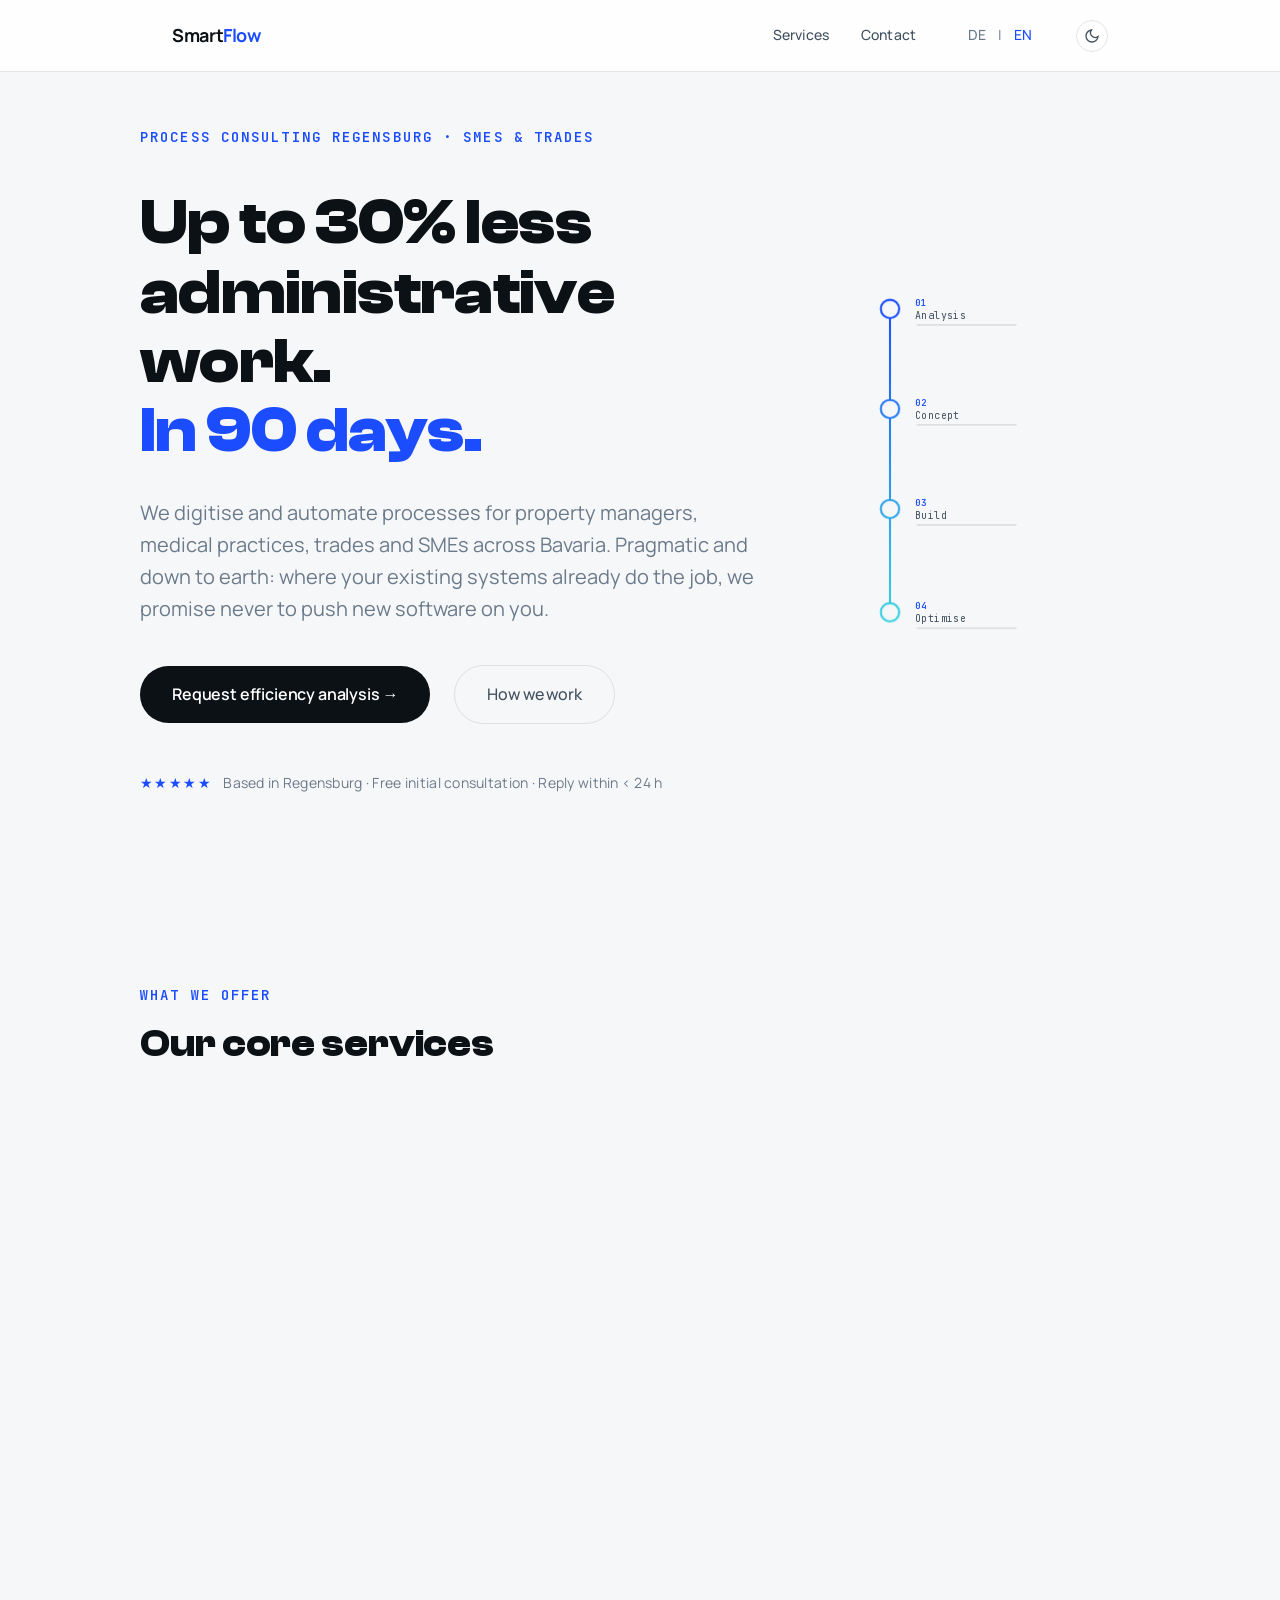
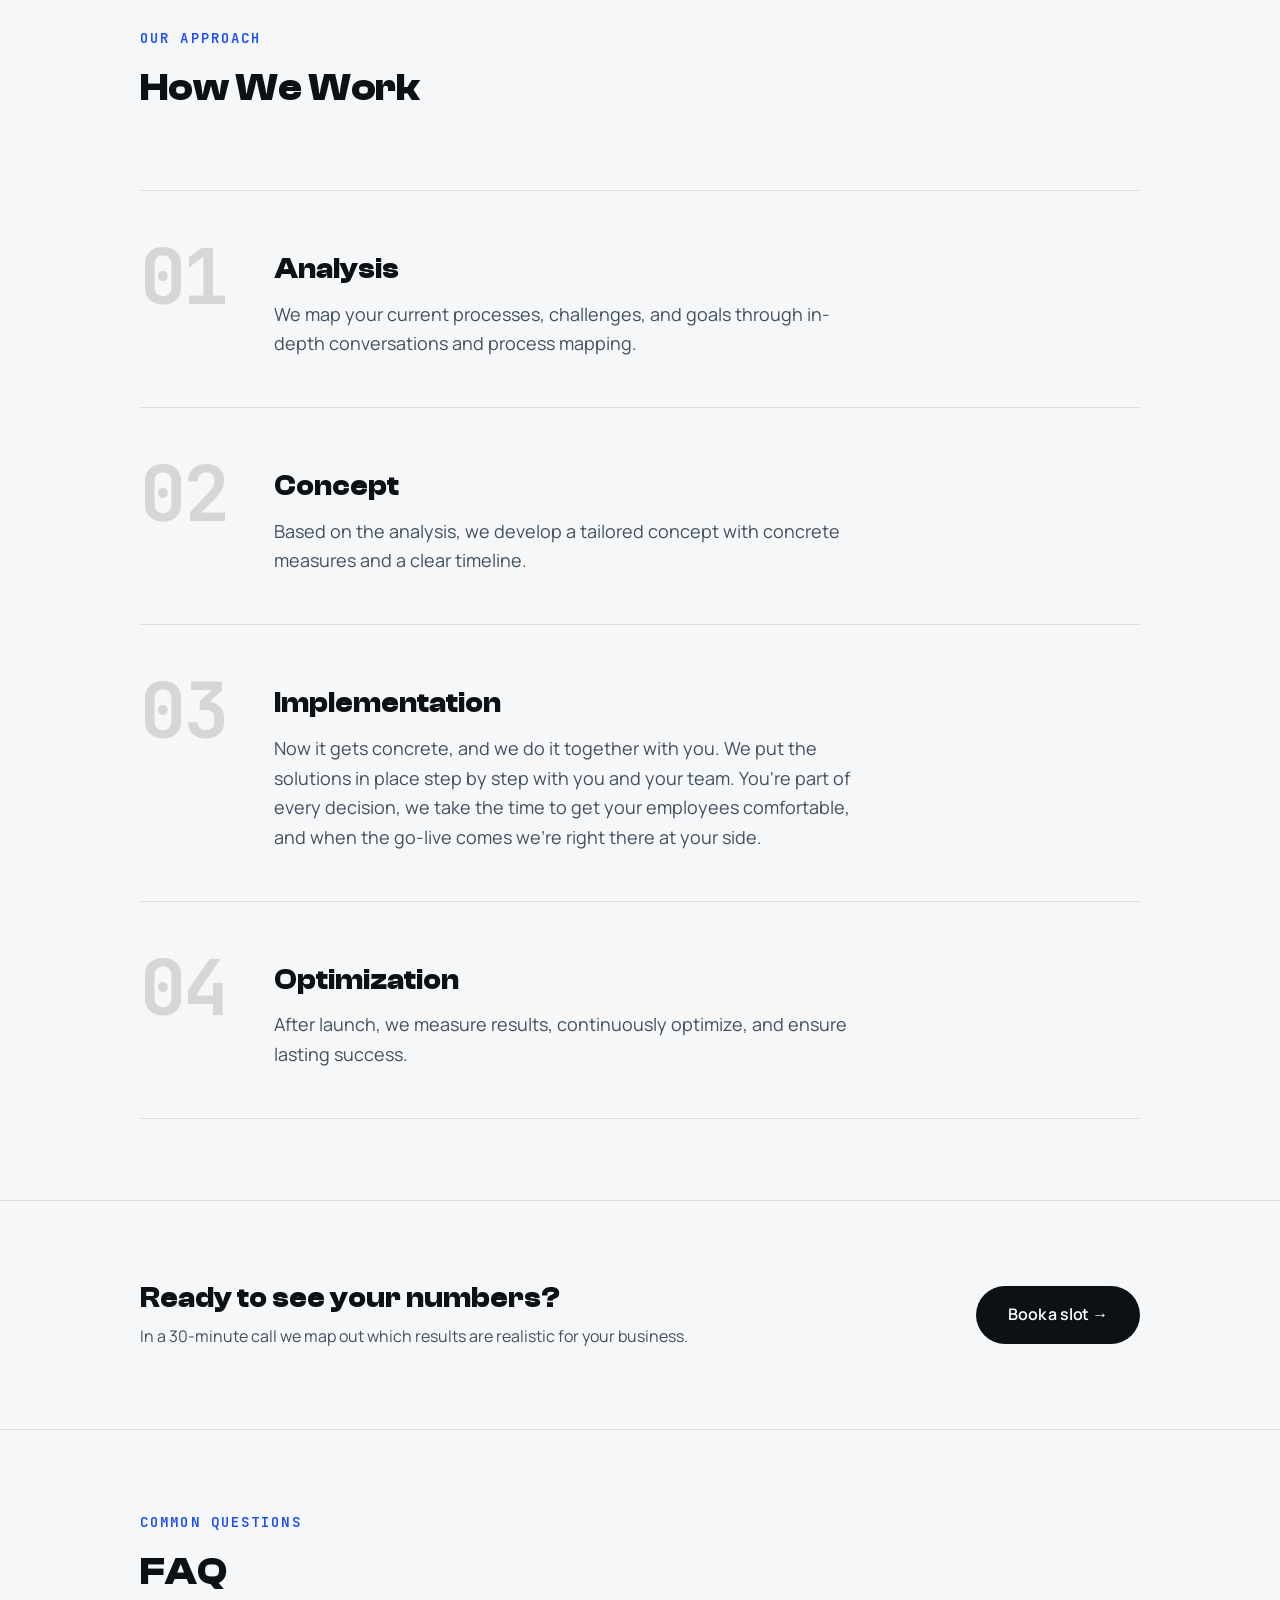
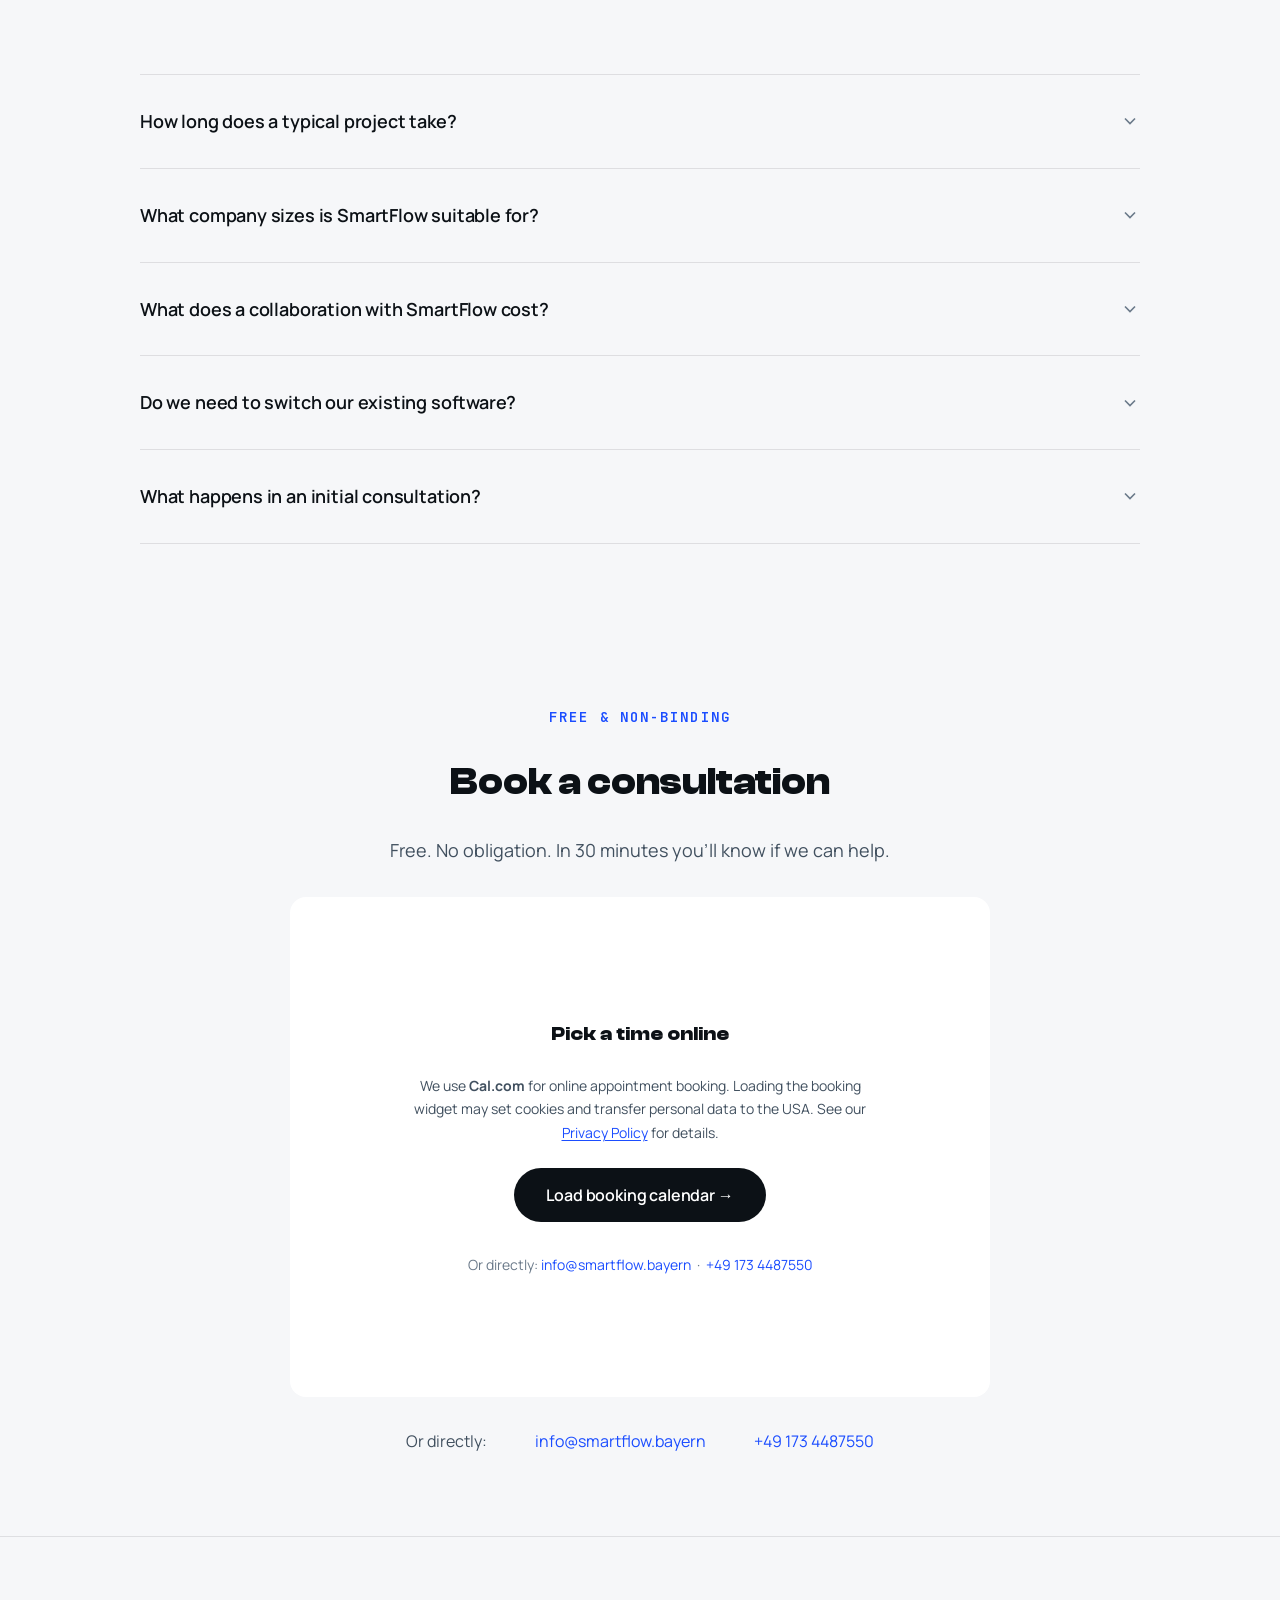
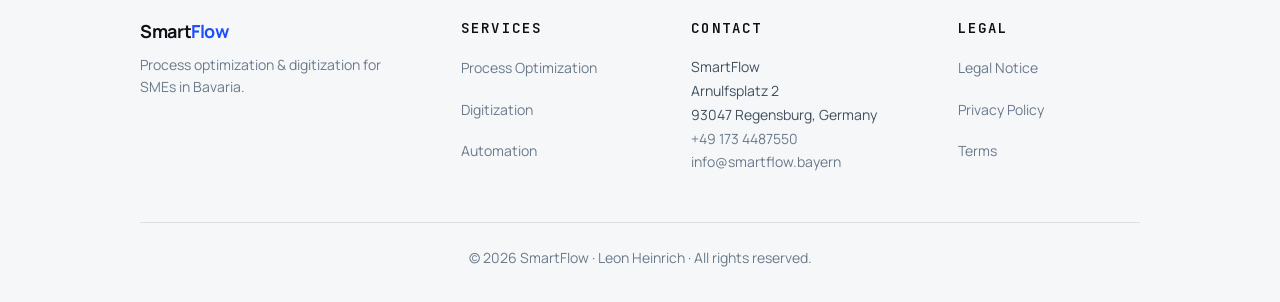
==== en/index.html @ 96356e48 "content(de+en): persönlichere Texte ohne Stil-Gedankenstriche, engerer Section-Abstand - Hero, Servi" ====
<!DOCTYPE html>
<html lang="en">
<head>
  <meta charset="UTF-8" />
  <meta name="viewport" content="width=device-width, initial-scale=1.0" />

  <!-- SEO -->
  <title>SmartFlow Regensburg | Process Optimization & Digitization</title>
  <meta name="description" content="SmartFlow in Regensburg – Process optimization, digitization, and automation for SMEs in Bavaria. Book a free consultation." />
  <link rel="canonical" href="https://smartflow.bayern/en/" />

  <!-- hreflang -->
  <link rel="alternate" hreflang="de" href="https://smartflow.bayern/" />
  <link rel="alternate" hreflang="en" href="https://smartflow.bayern/en/" />
  <link rel="alternate" hreflang="x-default" href="https://smartflow.bayern/" />

  <!-- Favicon -->
  <link rel="icon" type="image/svg+xml" href="../favicon.svg" />

  <!-- Open Graph -->
  <meta property="og:type" content="website" />
  <meta property="og:url" content="https://smartflow.bayern/en/" />
  <meta property="og:title" content="SmartFlow Regensburg | Process Optimization & Digitization" />
  <meta property="og:description" content="SmartFlow – Process optimization, digitization, and automation for your business. Measurable results." />
  <meta property="og:image" content="https://smartflow.bayern/assets/og-image.jpg" />

  <!-- Twitter Card -->
  <meta name="twitter:card" content="summary_large_image" />
  <meta name="twitter:title" content="SmartFlow Regensburg | Process Optimization & Digitization" />
  <meta name="twitter:description" content="SmartFlow – Process optimization, digitization, and automation for your business. Measurable results." />
  <meta name="twitter:image" content="https://smartflow.bayern/assets/og-image.jpg" />

  <meta property="og:locale" content="en_US" />
  <meta name="geo.region" content="DE-BY" />
  <meta name="geo.placename" content="Regensburg" />
  <meta name="geo.position" content="49.0169;12.0952" />
  <meta name="ICBM" content="49.0169, 12.0952" />
  <meta name="author" content="Leon Heinrich, SmartFlow" />

  <!-- Font preload -->
  <link rel="preload" as="font" type="font/woff2" href="../assets/fonts/manrope.woff2" crossorigin />

  <!-- Stylesheet -->
  <link rel="stylesheet" href="../css/styles.min.css" />

  <!-- Structured Data: LocalBusiness -->
  <script type="application/ld+json">
  {
    "@context": "https://schema.org",
    "@type": "LocalBusiness",
    "@id": "https://smartflow.bayern/#organization",
    "name": "SmartFlow",
    "alternateName": "SmartFlow Process Consulting",
    "founder": {
      "@type": "Person",
      "name": "Leon Heinrich",
      "jobTitle": "Founder"
    },
    "address": {
      "@type": "PostalAddress",
      "streetAddress": "Arnulfsplatz 2",
      "postalCode": "93047",
      "addressLocality": "Regensburg",
      "addressRegion": "BY",
      "addressCountry": "DE"
    },
    "geo": {
      "@type": "GeoCoordinates",
      "latitude": 49.0169,
      "longitude": 12.0952
    },
    "email": "info@smartflow.bayern",
    "telephone": "+49 173 4487550",
    "url": "https://smartflow.bayern/",
    "image": "https://smartflow.bayern/assets/og-image.jpg",
    "logo": "https://smartflow.bayern/favicon.svg",
    "priceRange": "€€",
    "description": "Process optimization, digitization, and automation for SMEs in Regensburg and Bavaria.",
    "areaServed": [
      { "@type": "City", "name": "Regensburg" },
      { "@type": "City", "name": "Landshut" },
      { "@type": "City", "name": "Straubing" },
      { "@type": "City", "name": "Passau" },
      { "@type": "State", "name": "Bayern" }
    ],
    "knowsAbout": [
      "Process Optimization",
      "Digitization",
      "Workflow Automation",
      "AI Integration for SMEs",
      "Cloud Migration",
      "Software Selection"
    ],
    "openingHoursSpecification": {
      "@type": "OpeningHoursSpecification",
      "dayOfWeek": ["Monday", "Tuesday", "Wednesday", "Thursday", "Friday"],
      "opens": "09:00",
      "closes": "18:00"
    }
  }
  </script>

  <!-- Structured Data: Services -->
  <script type="application/ld+json">
  {
    "@context": "https://schema.org",
    "@graph": [
      {
        "@type": "Service",
        "@id": "https://smartflow.bayern/en/#service-process-optimization",
        "serviceType": "Process Optimization",
        "name": "Process Optimization",
        "provider": { "@id": "https://smartflow.bayern/#organization" },
        "areaServed": { "@type": "State", "name": "Bavaria" },
        "description": "We take a close look at your existing workflows, find the spots that slow you down, and redesign them. You get noticeably more time back and your workday simply runs smoother.",
        "offers": {
          "@type": "Offer",
          "price": "0",
          "priceCurrency": "EUR",
          "description": "Free initial consultation (30 minutes)"
        }
      },
      {
        "@type": "Service",
        "@id": "https://smartflow.bayern/en/#service-digitization",
        "serviceType": "Digitization",
        "name": "Digitization",
        "provider": { "@id": "https://smartflow.bayern/#organization" },
        "areaServed": { "@type": "State", "name": "Bavaria" },
        "description": "From the right software to a full cloud migration, we guide you step by step into the digital world. Pragmatic, secure, and built to still run reliably a few years from now.",
        "offers": {
          "@type": "Offer",
          "price": "0",
          "priceCurrency": "EUR",
          "description": "Free initial consultation (30 minutes)"
        }
      },
      {
        "@type": "Service",
        "@id": "https://smartflow.bayern/en/#service-automation",
        "serviceType": "Workflow Automation",
        "name": "Automation",
        "provider": { "@id": "https://smartflow.bayern/#organization" },
        "areaServed": { "@type": "State", "name": "Bavaria" },
        "description": "We automate recurring tasks, integrate systems, and apply AI so your team can focus on what matters.",
        "offers": {
          "@type": "Offer",
          "price": "0",
          "priceCurrency": "EUR",
          "description": "Free initial consultation (30 minutes)"
        }
      }
    ]
  }
  </script>

  <!-- Structured Data: FAQPage -->
  <script type="application/ld+json">
  {
    "@context": "https://schema.org",
    "@type": "FAQPage",
    "mainEntity": [
      {
        "@type": "Question",
        "name": "How long does a typical project take?",
        "acceptedAnswer": {
          "@type": "Answer",
          "text": "It depends entirely on the scope. An initial process analysis usually takes 2 to 4 weeks. We plan larger digitization or automation projects together with you, and most of the time we're looking at something in the range of 6 to 16 weeks."
        }
      },
      {
        "@type": "Question",
        "name": "What company sizes is SmartFlow suitable for?",
        "acceptedAnswer": {
          "@type": "Answer",
          "text": "We specialize in exactly these small and mid-sized businesses, from a tradesperson with 3 employees to an established regional company. Our solutions are tailored precisely to this size and stay affordable."
        }
      },
      {
        "@type": "Question",
        "name": "What does a collaboration with SmartFlow cost?",
        "acceptedAnswer": {
          "@type": "Answer",
          "text": "The initial consultation is free and non-binding. In 30 minutes, we can estimate the effort involved and the realistic ROI you can expect."
        }
      },
      {
        "@type": "Question",
        "name": "Do we need to switch our existing software?",
        "acceptedAnswer": {
          "@type": "Answer",
          "text": "Not necessarily. We first analyze whether your existing tools can be used more effectively. Often, better configuration or integrations can achieve major improvements without introducing entirely new software."
        }
      },
      {
        "@type": "Question",
        "name": "What happens in an initial consultation?",
        "acceptedAnswer": {
          "@type": "Answer",
          "text": "Relaxed and with no sales pressure. In about 30 minutes (by phone or video) you simply tell me where the shoe pinches right now and what you'd like to achieve. I listen, ask a few focused questions, and then tell you honestly whether and how I can help. You leave the conversation with a clear assessment, whether or not we end up working together afterwards."
        }
      }
    ]
  }
  </script>
</head>
<body>

  <!-- ================================================
       HEADER / NAVIGATION
       ================================================ -->
  <header class="header" id="header">
    <nav class="nav">
      <a href="/en/" class="logo-text" aria-label="SmartFlow Home">Smart<span class="accent">Flow</span></a>

      <div class="nav-links">
        <a href="#services" class="nav-link">Services</a>
        <a href="#contact" class="nav-link">Contact</a>

        <div class="lang-toggle">
          <a href="../index.html" class="lang-btn">DE</a>
          <span class="lang-separator">|</span>
          <span class="lang-btn current" aria-current="true">EN</span>
        </div>

        <button class="theme-toggle" id="theme-toggle" aria-label="Toggle color scheme">
          <svg class="icon-sun" width="16" height="16" viewBox="0 0 24 24" fill="none" stroke="currentColor" stroke-width="2"><circle cx="12" cy="12" r="5"/><path d="M12 1v2M12 21v2M4.22 4.22l1.42 1.42M18.36 18.36l1.42 1.42M1 12h2M21 12h2M4.22 19.78l1.42-1.42M18.36 5.64l1.42-1.42"/></svg>
          <svg class="icon-moon" width="16" height="16" viewBox="0 0 24 24" fill="none" stroke="currentColor" stroke-width="2"><path d="M21 12.79A9 9 0 1 1 11.21 3 7 7 0 0 0 21 12.79z"/></svg>
        </button>
      </div>

      <button class="nav-hamburger" id="hamburger" aria-label="Open menu" aria-expanded="false" aria-controls="mobile-menu">
        <span></span>
        <span></span>
        <span></span>
      </button>
    </nav>
  </header>

  <!-- Mobile Menu -->
  <div class="mobile-menu" id="mobile-menu" aria-hidden="true">
    <a href="#services" class="nav-link">Services</a>
    <a href="#contact" class="nav-link">Contact</a>
    <div class="lang-toggle">
      <a href="../index.html" class="lang-btn">DE</a>
      <span class="lang-separator">|</span>
      <span class="lang-btn current" aria-current="true">EN</span>
    </div>
  </div>

  <main>

    <!-- ================================================
         SECTION 1 — HERO
         ================================================ -->
    <section class="hero" id="hero">
      <div class="hero-inner">
        <div class="hero-content fade-in">
          <p class="hero-eyebrow">Process consulting Regensburg · SMEs &amp; trades</p>
          <h1 class="hero-title">
            Up to 30% less<br>
            administrative work.<br>
            <span class="accent">In 90 days.</span>
          </h1>
          <p class="hero-subtitle">
            We digitise and automate processes for property managers, medical practices,
            trades and SMEs across Bavaria. Pragmatic and down to earth: where your existing
            systems already do the job, we promise never to push new software on you.
          </p>
          <div class="hero-actions">
            <a href="#contact" class="btn-cta">Request efficiency analysis &rarr;</a>
            <a href="#process" class="btn-secondary">How we work</a>
          </div>
          <p class="hero-trust">
            <span class="sr-only">5 stars — </span>
            <span class="hero-trust-stars" aria-hidden="true">★★★★★</span>
            Based in Regensburg · Free initial consultation · Reply within &lt; 24 h
          </p>
        </div>

        <div class="hero-visual fade-in" aria-hidden="true">
          <svg class="flow-svg" viewBox="0 0 360 460" fill="none" xmlns="http://www.w3.org/2000/svg" role="img">
            <defs>
              <linearGradient id="flowGrad" x1="60" y1="40" x2="60" y2="420" gradientUnits="userSpaceOnUse">
                <stop offset="0" stop-color="var(--color-accent)"/>
                <stop offset="1" stop-color="var(--color-accent-soft)"/>
              </linearGradient>
            </defs>

            <!-- The pipeline: one line drawing top-to-bottom through four stages -->
            <path class="flow-path" pathLength="1"
              d="M60 48 V 120 C 60 150, 60 150, 60 168 V 240 C 60 270, 60 270, 60 288 V 360 C 60 390, 60 390, 60 412"
              stroke="url(#flowGrad)" stroke-width="2.5" stroke-linecap="round"/>

            <!-- Output rules: a quiet artifact emitted by each stage -->
            <g class="flow-chips">
              <rect class="flow-chip" style="--i:0" x="92"  y="66"  width="120" height="2" rx="1"/>
              <rect class="flow-chip" style="--i:1" x="92"  y="186" width="120" height="2" rx="1"/>
              <rect class="flow-chip" style="--i:2" x="92"  y="306" width="120" height="2" rx="1"/>
              <rect class="flow-chip" style="--i:3" x="92"  y="430" width="120" height="2" rx="1"/>
            </g>

            <!-- Stage nodes -->
            <g class="flow-nodes" stroke="url(#flowGrad)" stroke-width="2.5" fill="var(--color-bg)">
              <circle class="flow-node" style="--i:0" cx="60" cy="48"  r="11"/>
              <circle class="flow-node" style="--i:1" cx="60" cy="168" r="11"/>
              <circle class="flow-node" style="--i:2" cx="60" cy="288" r="11"/>
              <circle class="flow-node" style="--i:3" cx="60" cy="412" r="11"/>
            </g>

            <!-- Stage labels: the real SmartFlow process, in mono -->
            <g class="flow-labels">
              <text class="flow-node flow-stage-index" style="--i:0" x="90" y="44">01</text>
              <text class="flow-node flow-stage-label" style="--i:0" x="90" y="60">Analysis</text>
              <text class="flow-node flow-stage-index" style="--i:1" x="90" y="164">02</text>
              <text class="flow-node flow-stage-label" style="--i:1" x="90" y="180">Concept</text>
              <text class="flow-node flow-stage-index" style="--i:2" x="90" y="284">03</text>
              <text class="flow-node flow-stage-label" style="--i:2" x="90" y="300">Build</text>
              <text class="flow-node flow-stage-index" style="--i:3" x="90" y="408">04</text>
              <text class="flow-node flow-stage-label" style="--i:3" x="90" y="424">Optimise</text>
            </g>
          </svg>
        </div>
      </div>
    </section>

    <!-- ================================================
         SECTION 2 — SERVICES
         ================================================ -->
    <section class="services-section" id="services">
      <div class="services-container">
        <div class="services-header fade-in">
          <p class="section-label">What we offer</p>
          <h2 class="section-title">Our core services</h2>
        </div>

        <!-- Service 01: Process Optimization -->
        <div class="service-block fade-in">
          <div class="service-block-inner">
            <span class="service-glyph" aria-hidden="true">
              <svg width="40" height="40" viewBox="0 0 24 24" fill="none" stroke="currentColor" stroke-width="1.75" stroke-linecap="round" stroke-linejoin="round">
                <path d="M3 12h4l2 5 4-14 2 9h6"/>
              </svg>
            </span>
            <div class="service-body">
              <h3 class="service-title">Process Optimization</h3>
              <p class="service-description">
                We take a close look at your existing workflows, find the spots that slow you down, and redesign them from the ground up. You get noticeably more time back, and your workday simply runs smoother.
              </p>
              <ul class="service-features">
                <li class="service-feature">Process Analysis &amp; Mapping</li>
                <li class="service-feature">Bottleneck Identification</li>
                <li class="service-feature">Workflow Redesign</li>
                <li class="service-feature">KPI Definition &amp; Monitoring</li>
              </ul>
            </div>
          </div>
        </div>

        <!-- Service 02: Digitization -->
        <div class="service-block fade-in">
          <div class="service-block-inner">
            <span class="service-glyph" aria-hidden="true">
              <svg width="40" height="40" viewBox="0 0 24 24" fill="none" stroke="currentColor" stroke-width="1.75" stroke-linecap="round" stroke-linejoin="round">
                <path d="M12 13V3m0 0L8 7m4-4 4 4"/><path d="M20 16.5A4.5 4.5 0 0 0 16 9h-1.3A6 6 0 1 0 5 16"/>
              </svg>
            </span>
            <div class="service-body">
              <h3 class="service-title">Digitization</h3>
              <p class="service-description">
                From the right software to a full cloud migration, we guide you step by step into the digital world. Pragmatic, secure, and built to still run reliably a few years from now.
              </p>
              <ul class="service-features">
                <li class="service-feature">Software Selection &amp; Implementation</li>
                <li class="service-feature">Data Digitization</li>
                <li class="service-feature">Cloud Migration</li>
                <li class="service-feature">Employee Training</li>
              </ul>
            </div>
          </div>
        </div>

        <!-- Service 03: Automation -->
        <div class="service-block fade-in">
          <div class="service-block-inner">
            <span class="service-glyph" aria-hidden="true">
              <svg width="40" height="40" viewBox="0 0 24 24" fill="none" stroke="currentColor" stroke-width="1.75" stroke-linecap="round" stroke-linejoin="round">
                <circle cx="12" cy="12" r="3"/><path d="M12 2v3m0 14v3M2 12h3m14 0h3m-3.5-6.5-2 2m-9 9-2 2m0-13 2 2m9 9 2 2"/>
              </svg>
            </span>
            <div class="service-body">
              <h3 class="service-title">Automation</h3>
              <p class="service-description">
                Automate recurring tasks, reduce errors, and free up valuable working time for what matters.
              </p>
              <ul class="service-features">
                <li class="service-feature">Workflow Automation</li>
                <li class="service-feature">Interface Integration</li>
                <li class="service-feature">Automated Reporting</li>
                <li class="service-feature">AI-powered Processes</li>
              </ul>
            </div>
          </div>
        </div>

      </div>
    </section>

    <!-- CTA Banner #1: after Services -->
    <aside class="cta-banner fade-in" aria-label="Book a consultation now">
      <div class="cta-banner-inner">
        <div class="cta-banner-text">
          <h2 class="cta-banner-title">In 30 minutes you'll know where your biggest bottleneck is.</h2>
          <p class="cta-banner-sub">Free. No obligation. Personally from Regensburg.</p>
        </div>
        <a href="#contact" class="btn-cta">Request efficiency audit &rarr;</a>
      </div>
    </aside>

    <!-- ================================================
         SECTION 2.5 — ABOUT (TODO: replace placeholder photo and bio)
         ================================================ -->
    <section class="about-section" id="about">
      <div class="about-container">
        <div class="about-grid fade-in">
          <!-- On-brand placeholder until a real portrait (assets/leon-heinrich.jpg) is added:
               monogram over a faint flow motif, in the page's own token colours. -->
          <div class="about-image about-portrait" role="img" aria-label="Leon Heinrich, founder of SmartFlow Regensburg">
            <svg class="about-portrait-motif" viewBox="0 0 200 200" fill="none" aria-hidden="true" xmlns="http://www.w3.org/2000/svg">
              <path d="M-10 150 C 40 150, 50 70, 100 70 S 160 150, 210 60"
                    stroke="var(--color-accent)" stroke-width="1.5" opacity="0.35"/>
              <path d="M-10 175 C 40 175, 50 95, 100 95 S 160 175, 210 85"
                    stroke="var(--color-accent-soft)" stroke-width="1.5" opacity="0.3"/>
              <circle cx="100" cy="70" r="4" fill="var(--color-accent)" opacity="0.5"/>
            </svg>
            <span class="about-portrait-monogram" aria-hidden="true">LH</span>
          </div>
          <div class="about-body">
            <p class="section-label">The person behind SmartFlow</p>
            <h2 class="section-title">Leon Heinrich</h2>
            <p class="about-text">
              <!-- TODO: replace with real bio. -->
              My drive is simple: I want to help mid-sized companies in Bavaria move to
              efficient, digital processes. Plain talk instead of consultant-speak. And
              never pushing software on you that you don't actually need.
            </p>
            <ul class="about-credentials">
              <li>Based in Regensburg, personally available</li>
              <li>Experience across property management, healthcare, and trades</li>
            </ul>
            <a href="#contact" class="btn-secondary about-cta">Let's talk &rarr;</a>
          </div>
        </div>
      </div>
    </section>

    <!-- ================================================
         SECTION 3 — PROCESS
         ================================================ -->
    <section class="process-section" id="process">
      <div class="process-container">

        <div class="process-header fade-in">
          <p class="section-label">Our Approach</p>
          <h2 class="section-title">How We Work</h2>
        </div>

        <div class="process-steps">

          <div class="process-step fade-in">
            <span class="process-number">01</span>
            <div class="process-body">
              <h3 class="process-title">Analysis</h3>
              <p class="process-description">We map your current processes, challenges, and goals through in-depth conversations and process mapping.</p>
            </div>
          </div>

          <div class="process-step fade-in">
            <span class="process-number">02</span>
            <div class="process-body">
              <h3 class="process-title">Concept</h3>
              <p class="process-description">Based on the analysis, we develop a tailored concept with concrete measures and a clear timeline.</p>
            </div>
          </div>

          <div class="process-step fade-in">
            <span class="process-number">03</span>
            <div class="process-body">
              <h3 class="process-title">Implementation</h3>
              <p class="process-description">Now it gets concrete, and we do it together with you. We put the solutions in place step by step with you and your team. You're part of every decision, we take the time to get your employees comfortable, and when the go-live comes we're right there at your side.</p>
            </div>
          </div>

          <div class="process-step fade-in">
            <span class="process-number">04</span>
            <div class="process-body">
              <h3 class="process-title">Optimization</h3>
              <p class="process-description">After launch, we measure results, continuously optimize, and ensure lasting success.</p>
            </div>
          </div>

        </div>
      </div>
    </section>

    <!-- CTA Banner #2: after Results -->
    <aside class="cta-banner cta-banner-alt fade-in" aria-label="Book a slot now">
      <div class="cta-banner-inner">
        <div class="cta-banner-text">
          <h2 class="cta-banner-title">Ready to see your numbers?</h2>
          <p class="cta-banner-sub">In a 30-minute call we map out which results are realistic for your business.</p>
        </div>
        <a href="#contact" class="btn-cta">Book a slot &rarr;</a>
      </div>
    </aside>

    <!-- ================================================
         SECTION 5 — FAQ
         ================================================ -->
    <section class="faq-section" id="faq">
      <div class="faq-container">

        <div class="faq-header fade-in">
          <p class="section-label">Common Questions</p>
          <h2 class="section-title">FAQ</h2>
        </div>

        <div class="faq-list">

          <details class="faq-item fade-in">
            <summary class="faq-question">
              <span>How long does a typical project take?</span>
              <svg class="faq-chevron" width="20" height="20" viewBox="0 0 24 24" fill="none" stroke="currentColor" stroke-width="2"><path d="m6 9 6 6 6-6"/></svg>
            </summary>
            <div class="faq-answer">
              <p>It depends entirely on the scope. An initial process analysis usually takes 2 to 4 weeks. We plan larger digitization or automation projects together with you, and most of the time we're looking at something in the range of 6 to 16 weeks.</p>
            </div>
          </details>

          <details class="faq-item fade-in">
            <summary class="faq-question">
              <span>What company sizes is SmartFlow suitable for?</span>
              <svg class="faq-chevron" width="20" height="20" viewBox="0 0 24 24" fill="none" stroke="currentColor" stroke-width="2"><path d="m6 9 6 6 6-6"/></svg>
            </summary>
            <div class="faq-answer">
              <p>We specialize in exactly these small and mid-sized businesses, from a tradesperson with 3 employees to an established regional company. Our solutions are tailored precisely to this size and stay affordable.</p>
            </div>
          </details>

          <details class="faq-item fade-in">
            <summary class="faq-question">
              <span>What does a collaboration with SmartFlow cost?</span>
              <svg class="faq-chevron" width="20" height="20" viewBox="0 0 24 24" fill="none" stroke="currentColor" stroke-width="2"><path d="m6 9 6 6 6-6"/></svg>
            </summary>
            <div class="faq-answer">
              <p>The initial consultation is free and non-binding. In 30 minutes, we can estimate the effort involved and the realistic ROI you can expect.</p>
            </div>
          </details>

          <details class="faq-item fade-in">
            <summary class="faq-question">
              <span>Do we need to switch our existing software?</span>
              <svg class="faq-chevron" width="20" height="20" viewBox="0 0 24 24" fill="none" stroke="currentColor" stroke-width="2"><path d="m6 9 6 6 6-6"/></svg>
            </summary>
            <div class="faq-answer">
              <p>Not necessarily. We first analyze whether your existing tools can be used more effectively. Often, better configuration or integrations can achieve major improvements without introducing entirely new software.</p>
            </div>
          </details>

          <details class="faq-item fade-in">
            <summary class="faq-question">
              <span>What happens in an initial consultation?</span>
              <svg class="faq-chevron" width="20" height="20" viewBox="0 0 24 24" fill="none" stroke="currentColor" stroke-width="2"><path d="m6 9 6 6 6-6"/></svg>
            </summary>
            <div class="faq-answer">
              <p>Relaxed and with no sales pressure. In about 30 minutes (by phone or video) you simply tell me where the shoe pinches right now and what you'd like to achieve. I listen, ask a few focused questions, and then tell you honestly whether and how I can help. You leave the conversation with a clear assessment, whether or not we end up working together afterwards.</p>
            </div>
          </details>

        </div>
      </div>
    </section>

    <!-- ================================================
         SECTION 6 — CONTACT
         ================================================ -->
    <section class="contact-section" id="contact">
      <div class="contact-container">

        <p class="contact-label fade-in">Free &amp; Non-binding</p>
        <h2 class="contact-title fade-in">Book a consultation</h2>
        <p class="contact-subtitle fade-in">
          Free. No obligation. In 30 minutes you'll know if we can help.
        </p>

        <!-- Cal.com inline embed (Click-to-Load: GDPR-compliant, no third party without consent) -->
        <div class="cal-embed-wrapper fade-in" id="cal-embed">
          <div class="cal-placeholder" id="cal-placeholder">
            <div class="cal-placeholder-content">
              <h3 class="cal-placeholder-title">Pick a time online</h3>
              <p class="cal-placeholder-text">
                We use <strong>Cal.com</strong> for online appointment booking. Loading the
                booking widget may set cookies and transfer personal data to the USA. See our
                <a href="privacy-policy.html">Privacy Policy</a> for details.
              </p>
              <button type="button" class="btn-cta" id="cal-load-btn" aria-controls="cal-embed">
                Load booking calendar &rarr;
              </button>
              <p class="cal-placeholder-alt">
                Or directly:
                <a href="mailto:info@smartflow.bayern">info@smartflow.bayern</a>
                &nbsp;·&nbsp;
                <a href="tel:+491734487550">+49 173 4487550</a>
              </p>
            </div>
          </div>
        </div>

        <!-- Cal.com loader: only loads after user click -->
        <script type="text/javascript">
          (function () {
            var btn = document.getElementById('cal-load-btn');
            var placeholder = document.getElementById('cal-placeholder');
            if (!btn) return;

            function loadCal() {
              if (placeholder && placeholder.parentNode) {
                placeholder.parentNode.removeChild(placeholder);
              }
              (function (C, A, L) {
                var p = function (a, ar) { a.q.push(ar); };
                var d = C.document;
                C.Cal = C.Cal || function () {
                  var cal = C.Cal;
                  var ar = arguments;
                  if (!cal.loaded) {
                    cal.ns = {};
                    cal.q = cal.q || [];
                    d.head.appendChild(d.createElement('script')).src = A;
                    cal.loaded = true;
                  }
                  if (ar[0] === L) {
                    var api = function () { p(api, arguments); };
                    var namespace = ar[1];
                    api.q = api.q || [];
                    if (typeof namespace === 'string') {
                      cal.ns[namespace] = cal.ns[namespace] || api;
                      p(cal.ns[namespace], ar);
                      p(cal, ['-', namespace, api]);
                    } else {
                      p(cal, ar);
                    }
                    return;
                  }
                  p(cal, ar);
                };
              })(window, 'https://app.cal.com/embed/embed.js', 'init');

              var calTheme = document.documentElement.getAttribute('data-theme') === 'dark' ? 'dark' : 'light';
              Cal('init', 'smartflow-consultation', { origin: 'https://cal.com' });
              Cal.ns['smartflow-consultation']('inline', {
                elementOrSelector: '#cal-embed',
                calLink: 'leon-heinrich-3novbk/30min',
                layout: 'month_view',
                config: {
                  theme: calTheme,
                  brandColor: '#00D9FF'
                }
              });
            }

            btn.addEventListener('click', loadCal, { once: true });
          })();
        </script>

        <!-- Fallback contact -->
        <div class="contact-fallback fade-in">
          <span>Or directly:</span>
          <a href="mailto:info@smartflow.bayern">info@smartflow.bayern</a>
          <a href="tel:+491734487550">+49 173 4487550</a>
        </div>

      </div>
    </section>

    <!-- Sticky Mobile CTA -->
    <a href="#contact" class="sticky-cta" id="sticky-cta" aria-label="Book a consultation">
      Book a slot
    </a>
  </main>

  <!-- ================================================
       FOOTER
       ================================================ -->
  <footer class="footer">
    <div class="footer-grid">
      <div class="footer-col footer-col-brand">
        <span class="footer-logo">Smart<span class="accent">Flow</span></span>
        <p class="footer-tagline">Process optimization &amp; digitization for SMEs in Bavaria.</p>
      </div>

      <div class="footer-col">
        <h3 class="footer-heading">Services</h3>
        <ul class="footer-list" role="list">
          <li><a href="#services" class="footer-link">Process Optimization</a></li>
          <li><a href="#services" class="footer-link">Digitization</a></li>
          <li><a href="#services" class="footer-link">Automation</a></li>
        </ul>
      </div>

      <div class="footer-col">
        <h3 class="footer-heading">Contact</h3>
        <address class="footer-address">
          SmartFlow<br>
          Arnulfsplatz 2<br>
          93047 Regensburg, Germany<br>
          <a href="tel:+491734487550" class="footer-link">+49 173 4487550</a><br>
          <a href="mailto:info@smartflow.bayern" class="footer-link">info@smartflow.bayern</a>
        </address>
      </div>

      <div class="footer-col">
        <h3 class="footer-heading">Legal</h3>
        <nav aria-label="Legal links">
          <ul class="footer-list" role="list">
            <li><a href="legal-notice.html" class="footer-link">Legal Notice</a></li>
            <li><a href="privacy-policy.html" class="footer-link">Privacy Policy</a></li>
            <li><a href="terms.html" class="footer-link">Terms</a></li>
          </ul>
        </nav>
      </div>
    </div>
    <p class="footer-copy">&copy; <span id="footer-year">2026</span> SmartFlow · Leon Heinrich · All rights reserved.</p>
  </footer>

  <!-- Main script -->
  <script src="../js/main.min.js"></script>

</body>
</html>
---- css/styles.min.css ----
@font-face{font-family:Manrope;src:url(../assets/fonts/manrope.woff2) format("woff2");font-weight:400 700;font-style:normal;font-display:swap}@font-face{font-family:Clash Display;src:url(../assets/fonts/clashdisplay.woff2) format("woff2");font-weight:400 700;font-style:normal;font-display:swap}@font-face{font-family:JetBrains Mono;src:url(../assets/fonts/jetbrainsmono.woff2) format("woff2");font-weight:400 700;font-style:normal;font-display:swap}:root{--color-bg: #F6F7F9;--color-bg-alt: #EDEFF3;--color-surface: #FFFFFF;--color-text: #0C1116;--color-text-secondary: #41505F;--color-text-muted: #6B7A8A;--color-accent: #1B4DFF;--color-accent-soft: #36D2E0;--color-border: rgba(12, 17, 22, .1);--font-display: "Clash Display", "Manrope", -apple-system, BlinkMacSystemFont, sans-serif;--font-body: "Manrope", -apple-system, BlinkMacSystemFont, sans-serif;--font-mono: "JetBrains Mono", ui-monospace, "SF Mono", Menlo, monospace;--text-sm: .875rem;--text-base: 1rem;--text-lg: 1.125rem;--text-xl: 1.25rem;--space-xs: .5rem;--space-sm: 1rem;--space-md: 1.5rem;--space-lg: 2rem;--space-xl: 3rem;--space-2xl: 5rem;--space-3xl: 8rem;--section-gap: clamp(72px, 9vh, 120px);--container-max: 1000px;--header-height: 72px;--radius-sm: 4px;--radius-md: 8px;--radius-lg: 16px;--radius-full: 9999px;--transition-fast: .15s ease;--transition-normal: .3s ease;--shadow-sm: 0 1px 2px rgba(12, 17, 22, .04), 0 2px 8px rgba(12, 17, 22, .04);--shadow-md: 0 10px 24px rgba(12, 17, 22, .07);--shadow-lg: 0 18px 40px rgba(12, 17, 22, .09);--z-sticky: 200;--header-bg: rgba(255, 255, 255, .85);--mobile-menu-bg: #f0f0f0;--btn-cta-bg: #0C1116;--btn-cta-color: #ffffff;--process-number-color: rgba(12, 17, 22, .14)}[data-theme=dark]{--color-bg: #0C1116;--color-bg-alt: #131A22;--color-surface: #1A232E;--color-text: #F6F7F9;--color-text-secondary: #A7B4C2;--color-text-muted: #6B7A8A;--color-accent: #5B7BFF;--color-accent-soft: #36D2E0;--color-border: rgba(255, 255, 255, .12);--header-bg: rgba(12, 17, 22, .85);--mobile-menu-bg: #0F151C;--btn-cta-bg: #F6F7F9;--btn-cta-color: #0C1116;--process-number-color: rgba(255, 255, 255, .1);--shadow-sm: 0 1px 2px rgba(0, 0, 0, .3), 0 2px 8px rgba(0, 0, 0, .25);--shadow-md: 0 10px 24px rgba(0, 0, 0, .38);--shadow-lg: 0 18px 44px rgba(0, 0, 0, .5)}*,*:before,*:after{box-sizing:border-box;margin:0;padding:0}html{scroll-behavior:smooth;font-size:16px}body{font-family:var(--font-body);background-color:var(--color-bg);color:var(--color-text);transition:background-color var(--transition-normal),color var(--transition-normal);overflow-x:hidden;-webkit-font-smoothing:antialiased;-moz-osx-font-smoothing:grayscale;line-height:1.6}.hero-title,.section-title,.service-title,.results-title,.contact-title,.cta-banner-title,.case-study-title,.process-title,.cal-placeholder-title,.legal-page h1,.legal-page h2{font-family:var(--font-display);font-weight:600;letter-spacing:-.005em;word-spacing:.04em}.hero-eyebrow,.section-label,.results-label,.contact-label,.case-study-industry,.footer-heading,.metric-number,.case-study-metric,.process-number,.service-number,.testimonial-role{font-family:var(--font-mono);font-feature-settings:"tnum" 1}.hero-eyebrow,.section-label,.results-label,.contact-label,.case-study-industry,.footer-heading{letter-spacing:.08em}img,video{max-width:100%;display:block}a{color:inherit;text-decoration:none}button{cursor:pointer;border:none;background:none;font-family:inherit}ul,ol{list-style:none}:focus-visible{outline:2px solid var(--color-accent);outline-offset:3px;border-radius:var(--radius-sm)}a:focus-visible,button:focus-visible,summary:focus-visible{outline:2px solid var(--color-accent);outline-offset:3px}.header{position:fixed;top:0;left:0;right:0;height:var(--header-height);background:var(--header-bg);backdrop-filter:blur(20px);-webkit-backdrop-filter:blur(20px);border-bottom:1px solid var(--color-border);z-index:var(--z-sticky);transition:transform var(--transition-normal)}.header--hidden{transform:translateY(-100%)}.nav{display:flex;align-items:center;justify-content:space-between;max-width:var(--container-max);margin:0 auto;padding:0 var(--space-lg);height:100%}.logo-text{font-size:var(--text-lg);font-weight:700;color:var(--color-text);letter-spacing:-.02em}.logo-text .accent{color:var(--color-accent)}.nav-links{display:flex;align-items:center;gap:var(--space-lg)}.nav-link{font-size:var(--text-sm);font-weight:500;color:var(--color-text-secondary);transition:color var(--transition-fast);letter-spacing:.01em}.nav-link:hover,.nav-link.active{color:var(--color-text)}.lang-toggle{display:flex;align-items:center;gap:var(--space-xs);margin-left:var(--space-sm)}.lang-btn{font-size:var(--text-sm);font-weight:500;color:var(--color-text-muted);transition:color var(--transition-fast);background:none;border:none;cursor:pointer;font-family:inherit;padding:2px 4px}.lang-btn:hover{color:var(--color-text)}.lang-btn.current{color:var(--color-accent)}.lang-separator{color:var(--color-text-muted);font-size:var(--text-sm)}.theme-toggle{display:flex;align-items:center;justify-content:center;width:32px;height:32px;background:none;border:1px solid var(--color-border);border-radius:var(--radius-full);cursor:pointer;color:var(--color-text-secondary);transition:color var(--transition-fast),border-color var(--transition-fast);margin-left:var(--space-xs);padding:0}.theme-toggle:hover{color:var(--color-text);border-color:var(--color-text-muted)}.theme-toggle .icon-sun,.theme-toggle .icon-moon{display:none}:root .theme-toggle .icon-moon{display:block}[data-theme=dark] .theme-toggle .icon-moon{display:none}[data-theme=dark] .theme-toggle .icon-sun{display:block}.nav-hamburger{display:none;flex-direction:column;justify-content:center;gap:5px;width:32px;height:32px;cursor:pointer;background:none;border:none;padding:4px}.nav-hamburger span{display:block;height:2px;background:var(--color-text);border-radius:2px;transition:transform var(--transition-normal),opacity var(--transition-normal)}.nav-hamburger.open span:nth-child(1){transform:translateY(7px) rotate(45deg)}.nav-hamburger.open span:nth-child(2){opacity:0}.nav-hamburger.open span:nth-child(3){transform:translateY(-7px) rotate(-45deg)}.mobile-menu{display:none;position:fixed;top:var(--header-height);left:0;right:0;background:var(--mobile-menu-bg);border-bottom:1px solid var(--color-border);padding:var(--space-lg);z-index:calc(var(--z-sticky) - 1);flex-direction:column;gap:var(--space-sm)}.mobile-menu.open{display:flex}.mobile-menu .nav-link{font-size:var(--text-base);padding:var(--space-xs) 0;border-bottom:1px solid var(--color-border)}.mobile-menu .lang-toggle{margin-left:0;margin-top:var(--space-xs)}@media(max-width:768px){.nav-links{display:none}.nav-hamburger{display:flex}}.hero{min-height:100vh;display:flex;align-items:center;padding:calc(var(--header-height) + 6vh) var(--space-lg) 12vh}.hero-inner{max-width:var(--container-max);margin:0 auto;width:100%;display:grid;grid-template-columns:minmax(0,1fr) clamp(220px,26vw,300px);gap:var(--space-2xl);align-items:center}.hero-content{display:flex;flex-direction:column;align-items:flex-start;gap:var(--space-lg);text-align:left}.hero-subtitle,.hero-trust{text-align:left}.hero-subtitle{font-size:clamp(1rem,2vw,1.25rem);color:var(--color-text-muted);max-width:620px;line-height:1.6}.hero-actions{display:flex;align-items:center;gap:var(--space-md);flex-wrap:wrap;justify-content:flex-start;margin-top:var(--space-xs)}.hero-visual{display:flex;align-items:center;justify-content:center;min-width:0}.flow-svg{width:100%;height:auto;aspect-ratio:360 / 460;overflow:visible}.flow-stage-label{font-family:var(--font-mono);font-size:12px;letter-spacing:.04em;fill:var(--color-text-secondary);font-feature-settings:"tnum" 1}.flow-stage-index{font-family:var(--font-mono);font-size:11px;fill:var(--color-accent);font-weight:600}.flow-path{stroke-dasharray:1;stroke-dashoffset:1}.flow-node,.flow-chip{opacity:0}.flow-animate .flow-path{animation:flow-draw 1.4s cubic-bezier(.65,.05,.36,1) forwards}.flow-animate .flow-node{animation:flow-pop .5s ease-out forwards;animation-delay:calc(.5s + var(--i) * .45s);transform-box:fill-box;transform-origin:center}.flow-animate .flow-chip{fill:var(--color-border);animation:flow-fade .5s ease-out forwards;animation-delay:calc(.7s + var(--i) * .45s)}.flow-static .flow-path{stroke-dashoffset:0}.flow-static .flow-node,.flow-static .flow-chip{opacity:1}.flow-static .flow-chip{fill:var(--color-border)}@keyframes flow-draw{to{stroke-dashoffset:0}}@keyframes flow-pop{0%{opacity:0;transform:scale(.4)}70%{transform:scale(1.15)}to{opacity:1;transform:scale(1)}}@keyframes flow-fade{to{opacity:1}}@media(max-width:860px){.hero-inner{grid-template-columns:1fr;gap:var(--space-xl)}.hero-visual{order:1;justify-content:flex-start}.flow-svg{width:100%;max-width:300px}}@media(max-width:460px){.hero-title{font-size:clamp(1.9rem,9vw,2.5rem);word-spacing:0;hyphens:auto}.hero-eyebrow{font-size:.7rem;letter-spacing:.08em}}@media(prefers-reduced-motion:reduce){.flow-path{stroke-dashoffset:0}.flow-node,.flow-chip{opacity:1}.flow-chip{fill:var(--color-border)}}.hero-title{font-size:clamp(2.5rem,5.4vw,4rem);font-weight:700;letter-spacing:-.01em;word-spacing:.02em;line-height:1.08;color:var(--color-text)}.hero-title .accent{color:var(--color-accent)}.hero-eyebrow{font-size:var(--text-sm);font-weight:600;letter-spacing:.15em;text-transform:uppercase;color:var(--color-accent);margin-bottom:var(--space-xs);max-width:100%}.hero-trust{font-size:var(--text-sm);color:var(--color-text-muted);letter-spacing:.02em;margin-top:var(--space-sm)}.hero-trust-stars{color:var(--color-accent);letter-spacing:.1em;margin-right:var(--space-xs)}.btn-cta{display:inline-flex;align-items:center;justify-content:center;background:var(--btn-cta-bg);color:var(--btn-cta-color);font-family:inherit;font-size:var(--text-base);font-weight:600;border-radius:var(--radius-full);padding:16px 32px;transition:opacity var(--transition-fast);border:none;cursor:pointer;letter-spacing:-.01em;white-space:nowrap}.btn-cta:hover{opacity:.85}.btn-secondary{display:inline-flex;align-items:center;justify-content:center;background:transparent;color:var(--color-text-secondary);font-family:inherit;font-size:var(--text-base);font-weight:500;border-radius:var(--radius-full);padding:16px 32px;border:1px solid var(--color-border);transition:color var(--transition-fast),border-color var(--transition-fast);cursor:pointer;letter-spacing:-.01em;white-space:nowrap}.btn-secondary:hover{color:var(--color-text);border-color:var(--color-text-muted)}.services-section{padding:var(--section-gap) var(--space-lg)}.services-container{max-width:var(--container-max);margin:0 auto}.services-header{margin-bottom:var(--space-2xl)}.section-label{font-size:var(--text-sm);font-weight:600;letter-spacing:.15em;text-transform:uppercase;color:var(--color-accent);margin-bottom:var(--space-sm)}.section-title{font-size:clamp(1.5rem,3vw,2.5rem);font-weight:700;letter-spacing:-.005em;line-height:1.15;color:var(--color-text)}.service-block{border:1px solid var(--color-border);border-radius:var(--radius-lg);background:var(--color-surface);padding:var(--space-xl);margin-bottom:var(--space-md);transition:transform var(--transition-normal),box-shadow var(--transition-normal),border-color var(--transition-normal)}.service-block:last-child{border-bottom:1px solid var(--color-border)}.service-block{box-shadow:var(--shadow-sm)}.service-block:hover{transform:translateY(-3px);box-shadow:var(--shadow-lg);border-color:color-mix(in srgb,var(--color-accent) 40%,var(--color-border))}.service-block-inner{display:grid;grid-template-columns:auto 1fr;gap:var(--space-2xl);align-items:start}.service-glyph{display:inline-flex;align-items:center;justify-content:center;width:64px;height:64px;border-radius:var(--radius-md);background:color-mix(in srgb,var(--color-accent) 10%,transparent);color:var(--color-accent);flex-shrink:0}.service-body{display:flex;flex-direction:column;gap:var(--space-md)}.service-title{font-size:clamp(1.5rem,3vw,2.5rem);font-weight:700;letter-spacing:-.005em;line-height:1.15;color:var(--color-text)}.service-description{font-size:var(--text-lg);color:var(--color-text-secondary);max-width:600px;line-height:1.65}.service-features{display:grid;grid-template-columns:1fr 1fr;gap:var(--space-xs) var(--space-lg);margin-top:var(--space-xs)}.service-feature{font-size:var(--text-sm);color:var(--color-text-secondary);display:flex;align-items:center;gap:var(--space-xs)}.service-feature:before{content:"";display:inline-block;width:6px;height:6px;border-radius:50%;background:var(--color-accent);flex-shrink:0}@media(max-width:600px){.service-block-inner{grid-template-columns:1fr;gap:var(--space-sm)}.service-features{grid-template-columns:1fr}}.process-section{padding:var(--section-gap) var(--space-lg)}.process-container{max-width:var(--container-max);margin:0 auto}.process-header{margin-bottom:var(--space-2xl)}.process-steps{display:flex;flex-direction:column;position:relative}.process-number{position:relative;z-index:1}.process-step{display:grid;grid-template-columns:auto 1fr;gap:var(--space-xl);align-items:start;padding:var(--space-xl) 0;border-top:1px solid var(--color-border)}.process-step:last-child{border-bottom:1px solid var(--color-border)}.process-number{font-size:clamp(3rem,6vw,5rem);font-weight:700;color:var(--process-number-color);line-height:1;letter-spacing:-.04em;user-select:none}.process-body{display:flex;flex-direction:column;gap:var(--space-xs);padding-top:.5rem}.process-title{font-size:clamp(1.25rem,2.5vw,1.75rem);font-weight:700;letter-spacing:0;color:var(--color-text)}.process-description{font-size:var(--text-lg);color:var(--color-text-secondary);max-width:600px;line-height:1.65}@media(max-width:600px){.process-step{grid-template-columns:1fr;gap:var(--space-sm)}}.results-section{padding:var(--section-gap) var(--space-lg);background:var(--color-bg-alt)}.results-container{max-width:var(--container-max);margin:0 auto}.results-header{text-align:center;margin-bottom:var(--space-2xl)}.results-label{font-size:var(--text-sm);font-weight:600;letter-spacing:.15em;text-transform:uppercase;color:var(--color-accent);margin-bottom:var(--space-sm)}.results-title{font-size:clamp(1.5rem,3vw,2.5rem);font-weight:700;letter-spacing:-.005em;line-height:1.15;color:var(--color-text)}.metrics-grid{display:grid;grid-template-columns:repeat(3,1fr);gap:var(--space-xl);text-align:center;margin-bottom:var(--space-2xl)}.metric-item{display:flex;flex-direction:column;align-items:center;gap:var(--space-xs)}.metric-number{font-size:clamp(3rem,8vw,6rem);font-weight:700;letter-spacing:-.04em;line-height:1;color:var(--color-text)}.metric-unit{color:var(--color-accent)}.metric-label{font-size:var(--text-sm);color:var(--color-text-muted);letter-spacing:.02em}.case-studies{display:grid;grid-template-columns:1fr 1fr;gap:var(--space-md)}.case-study{background:var(--color-surface);border:1px solid var(--color-border);border-radius:var(--radius-lg);padding:var(--space-xl);display:flex;flex-direction:column;gap:var(--space-sm)}.case-study,.testimonial{box-shadow:var(--shadow-sm);transition:transform var(--transition-normal),box-shadow var(--transition-normal)}.case-study:hover,.testimonial:hover{transform:translateY(-3px);box-shadow:var(--shadow-lg)}.case-study-industry{font-size:var(--text-sm);font-weight:600;letter-spacing:.1em;text-transform:uppercase;color:var(--color-accent)}.case-study-title{font-size:var(--text-xl);font-weight:700;letter-spacing:0;color:var(--color-text)}.case-study-description{font-size:var(--text-base);color:var(--color-text-secondary);line-height:1.6}.case-study-metric{font-size:clamp(1.5rem,3vw,2rem);font-weight:700;letter-spacing:-.03em;color:var(--color-text);margin-top:var(--space-xs)}.case-study-metric .unit{color:var(--color-accent)}@media(max-width:640px){.metrics-grid{grid-template-columns:1fr;gap:var(--space-lg)}.case-studies{grid-template-columns:1fr}}.faq-section{padding:var(--section-gap) var(--space-lg)}.faq-container{max-width:var(--container-max);margin:0 auto}.faq-header{margin-bottom:var(--space-2xl)}.faq-list{display:flex;flex-direction:column}.faq-item{border-top:1px solid var(--color-border)}.faq-item:last-child{border-bottom:1px solid var(--color-border)}.faq-question{display:flex;align-items:center;justify-content:space-between;gap:var(--space-md);padding:var(--space-lg) 0;cursor:pointer;list-style:none;font-size:var(--text-lg);font-weight:600;color:var(--color-text);letter-spacing:-.01em;transition:color var(--transition-fast)}.faq-question::-webkit-details-marker{display:none}.faq-question:hover,.faq-question:hover .faq-chevron{color:var(--color-accent)}.faq-chevron{flex-shrink:0;color:var(--color-text-muted);transition:transform var(--transition-normal),color var(--transition-fast)}.faq-item[open] .faq-question{color:var(--color-accent)}.faq-item[open] .faq-chevron{transform:rotate(180deg);color:var(--color-accent)}.faq-answer{padding-bottom:var(--space-lg)}.faq-answer p{font-size:var(--text-base);color:var(--color-text-secondary);line-height:1.7;max-width:700px}.contact-section{padding:var(--section-gap) var(--space-lg);text-align:center}.contact-container{max-width:var(--container-max);margin:0 auto;display:flex;flex-direction:column;align-items:center;gap:var(--space-lg)}.contact-label{font-size:var(--text-sm);font-weight:600;letter-spacing:.15em;text-transform:uppercase;color:var(--color-accent)}.contact-title{font-size:clamp(1.5rem,3vw,2.5rem);font-weight:700;letter-spacing:-.005em;line-height:1.15;color:var(--color-text)}.contact-subtitle{font-size:var(--text-lg);color:var(--color-text-secondary);max-width:500px;line-height:1.6}.cal-embed-wrapper{width:100%;max-width:700px;min-height:500px;background:var(--color-surface);border-radius:var(--radius-lg);overflow:hidden;margin:0 auto}.cal-placeholder{display:flex;align-items:center;justify-content:center;width:100%;min-height:500px;padding:var(--space-xl) var(--space-lg)}.cal-placeholder-content{display:flex;flex-direction:column;align-items:center;gap:var(--space-md);max-width:480px;text-align:center}.cal-placeholder-title{font-size:var(--text-xl);font-weight:700;letter-spacing:0;color:var(--color-text)}.cal-placeholder-text{font-size:var(--text-sm);color:var(--color-text-secondary);line-height:1.65}.cal-placeholder-text a{color:var(--color-accent);text-decoration:underline;text-underline-offset:2px}.cal-placeholder-text a:hover{opacity:.75}.cal-placeholder-alt{font-size:var(--text-sm);color:var(--color-text-muted);margin-top:var(--space-xs)}.cal-placeholder-alt a{color:var(--color-accent);transition:opacity var(--transition-fast)}.cal-placeholder-alt a:hover{opacity:.75}.contact-fallback{display:flex;align-items:center;justify-content:center;gap:var(--space-xl);color:var(--color-text-secondary);flex-wrap:wrap}.contact-fallback a{color:var(--color-accent);transition:opacity var(--transition-fast)}.contact-fallback a:hover{opacity:.75}.footer{border-top:1px solid var(--color-border);padding:var(--space-2xl) var(--space-lg) var(--space-lg)}.footer-grid{max-width:var(--container-max);margin:0 auto;display:grid;grid-template-columns:1.5fr 1fr 1.2fr 1fr;gap:var(--space-xl)}.footer-col{display:flex;flex-direction:column;gap:var(--space-sm)}.footer-col-brand{gap:var(--space-xs)}.footer-logo{font-size:var(--text-lg);font-weight:700;color:var(--color-text);letter-spacing:-.02em}.footer-logo .accent{color:var(--color-accent)}.footer-tagline{font-size:var(--text-sm);color:var(--color-text-muted);line-height:1.6;max-width:260px}.footer-heading{font-size:var(--text-sm);font-weight:600;letter-spacing:.15em;text-transform:uppercase;color:var(--color-text);margin:0}.footer-list{display:flex;flex-direction:column;gap:var(--space-sm)}.footer-address{font-size:var(--text-sm);color:var(--color-text-secondary);font-style:normal;line-height:1.7}.footer-link{font-size:var(--text-sm);color:var(--color-text-muted);transition:color var(--transition-fast);padding:4px 0}.footer-link:hover{color:var(--color-text)}.footer-copy{max-width:var(--container-max);margin:var(--space-xl) auto 0;padding-top:var(--space-md);border-top:1px solid var(--color-border);font-size:var(--text-sm);color:var(--color-text-muted);text-align:center}@media(max-width:768px){.footer-grid{grid-template-columns:1fr 1fr;gap:var(--space-lg)}}@media(max-width:480px){.footer-grid{grid-template-columns:1fr}}.fade-in{opacity:0;transform:translateY(30px);transition:opacity .7s ease-out,transform .7s ease-out}.fade-in.visible{opacity:1;transform:translateY(0)}.fade-in-group .fade-in:nth-child(1){transition-delay:0ms}.fade-in-group .fade-in:nth-child(2){transition-delay:.1s}.fade-in-group .fade-in:nth-child(3){transition-delay:.2s}.fade-in-group .fade-in:nth-child(4){transition-delay:.3s}.fade-in-group .fade-in:nth-child(5){transition-delay:.4s}.fade-in-group .fade-in:nth-child(6){transition-delay:.5s}.legal-page{max-width:var(--container-max);margin:0 auto;padding:calc(var(--header-height) + var(--space-2xl)) var(--space-lg) var(--space-2xl)}.legal-page h1{font-size:clamp(1.75rem,4vw,3rem);font-weight:700;letter-spacing:-.005em;line-height:1.15;color:var(--color-text);margin-bottom:var(--space-lg)}.legal-page h2{font-size:clamp(1.25rem,2.5vw,1.75rem);font-weight:700;letter-spacing:0;line-height:1.2;color:var(--color-text);margin-top:var(--space-xl);margin-bottom:var(--space-sm)}.legal-page h3{font-size:var(--text-xl);font-weight:600;letter-spacing:-.01em;color:var(--color-text);margin-top:var(--space-lg);margin-bottom:var(--space-xs)}.legal-page p{font-size:var(--text-base);color:var(--color-text-secondary);line-height:1.7;margin-bottom:var(--space-sm)}.legal-page a{color:var(--color-accent);transition:opacity var(--transition-fast)}.legal-page a:hover{opacity:.75}.legal-page ul,.legal-page ol{margin-bottom:var(--space-sm);padding-left:var(--space-md)}.legal-page ul{list-style:disc}.legal-page ol{list-style:decimal}.legal-page li{font-size:var(--text-base);color:var(--color-text-secondary);line-height:1.7;margin-bottom:var(--space-xs)}.legal-page hr{border:none;border-top:1px solid var(--color-border);margin:var(--space-xl) 0}.legal-meta{font-size:var(--text-sm);color:var(--color-text-muted);margin-bottom:var(--space-xl)}.legal-section{margin-bottom:var(--space-lg)}.container{max-width:var(--container-max);margin:0 auto;padding:0 var(--space-lg)}.sr-only{position:absolute;width:1px;height:1px;padding:0;margin:-1px;overflow:hidden;clip:rect(0,0,0,0);white-space:nowrap;border-width:0}@media(prefers-reduced-motion:reduce){html{scroll-behavior:auto}.fade-in{opacity:1;transform:none;transition:none}}.about-section{padding:var(--section-gap) var(--space-lg)}.about-container{max-width:var(--container-max);margin:0 auto}.about-grid{display:grid;grid-template-columns:1fr 1.4fr;gap:var(--space-2xl);align-items:center}.about-image{width:100%;aspect-ratio:1 / 1;background:var(--color-surface);border:1px solid var(--color-border);border-radius:var(--radius-lg);overflow:hidden;box-shadow:var(--shadow-lg)}.about-image img{width:100%;height:100%;object-fit:cover}.about-portrait{position:relative;display:flex;align-items:center;justify-content:center;background:radial-gradient(120% 120% at 30% 20%,color-mix(in srgb,var(--color-accent) 8%,var(--color-surface)),var(--color-surface))}.about-portrait-motif{position:absolute;inset:0;width:100%;height:100%}.about-portrait-monogram{position:relative;font-family:var(--font-display);font-weight:600;font-size:clamp(3.5rem,9vw,6rem);letter-spacing:.02em;color:var(--color-text);line-height:1}.about-body{display:flex;flex-direction:column;gap:var(--space-md)}.about-text{font-size:var(--text-lg);color:var(--color-text-secondary);line-height:1.65;max-width:560px}.about-credentials{display:flex;flex-direction:column;gap:var(--space-xs);margin-top:var(--space-xs)}.about-credentials li{font-size:var(--text-base);color:var(--color-text-secondary);display:flex;align-items:flex-start;gap:var(--space-xs);line-height:1.5}.about-credentials li:before{content:"";display:inline-block;width:6px;height:6px;border-radius:50%;background:var(--color-accent);flex-shrink:0;margin-top:9px}.about-cta{align-self:flex-start;margin-top:var(--space-xs)}@media(max-width:768px){.about-grid{grid-template-columns:1fr;gap:var(--space-lg)}.about-image{max-width:320px;margin:0 auto}}.testimonials-section{padding:var(--section-gap) var(--space-lg)}.testimonials-container{max-width:var(--container-max);margin:0 auto}.testimonials-header{margin-bottom:var(--space-2xl);text-align:center}.testimonials-grid{display:grid;grid-template-columns:repeat(3,1fr);gap:var(--space-md)}.testimonial{background:var(--color-surface);border:1px solid var(--color-border);border-radius:var(--radius-lg);padding:var(--space-xl);display:flex;flex-direction:column;gap:var(--space-md);margin:0}.testimonial-quote{font-size:var(--text-base);color:var(--color-text);line-height:1.65;margin:0;font-style:italic}.testimonial-author{display:flex;align-items:center;gap:var(--space-sm)}.testimonial-avatar{display:inline-flex;align-items:center;justify-content:center;width:40px;height:40px;border-radius:50%;background:var(--color-accent);color:var(--btn-cta-color);font-size:var(--text-sm);font-weight:700;letter-spacing:.02em;flex-shrink:0}.testimonial-meta{display:flex;flex-direction:column;gap:2px}.testimonial-name{font-size:var(--text-sm);font-weight:600;color:var(--color-text)}.testimonial-role{font-size:var(--text-sm);color:var(--color-text-muted)}@media(max-width:768px){.testimonials-grid{grid-template-columns:1fr}}.cta-banner{padding:var(--space-2xl) var(--space-lg);background:linear-gradient(120deg,color-mix(in srgb,var(--color-accent) 8%,var(--color-bg-alt)),var(--color-bg-alt));border-top:1px solid var(--color-border);border-bottom:1px solid var(--color-border)}.cta-banner-inner{max-width:var(--container-max);margin:0 auto;display:grid;grid-template-columns:1fr auto;gap:var(--space-xl);align-items:center}.cta-banner-text{display:flex;flex-direction:column;gap:var(--space-xs)}.cta-banner-title{font-size:clamp(1.25rem,2.5vw,1.75rem);font-weight:700;letter-spacing:0;line-height:1.25;color:var(--color-text);margin:0}.cta-banner-sub{font-size:var(--text-base);color:var(--color-text-secondary);margin:0}.cta-banner-alt{background:transparent}@media(max-width:640px){.cta-banner-inner{grid-template-columns:1fr;gap:var(--space-md)}.cta-banner-inner .btn-cta{width:100%}}.sticky-cta{position:fixed;right:var(--space-md);bottom:var(--space-md);z-index:calc(var(--z-sticky) - 1);display:none;align-items:center;justify-content:center;background:var(--btn-cta-bg);color:var(--btn-cta-color);font-weight:600;font-size:var(--text-sm);letter-spacing:-.01em;padding:14px 22px;border-radius:var(--radius-full);box-shadow:0 12px 28px #0000002e;opacity:0;pointer-events:none;transform:translateY(16px);transition:opacity .25s ease,transform .25s ease}.sticky-cta.visible{opacity:1;pointer-events:auto;transform:translateY(0)}@media(max-width:768px){.sticky-cta{display:inline-flex}}
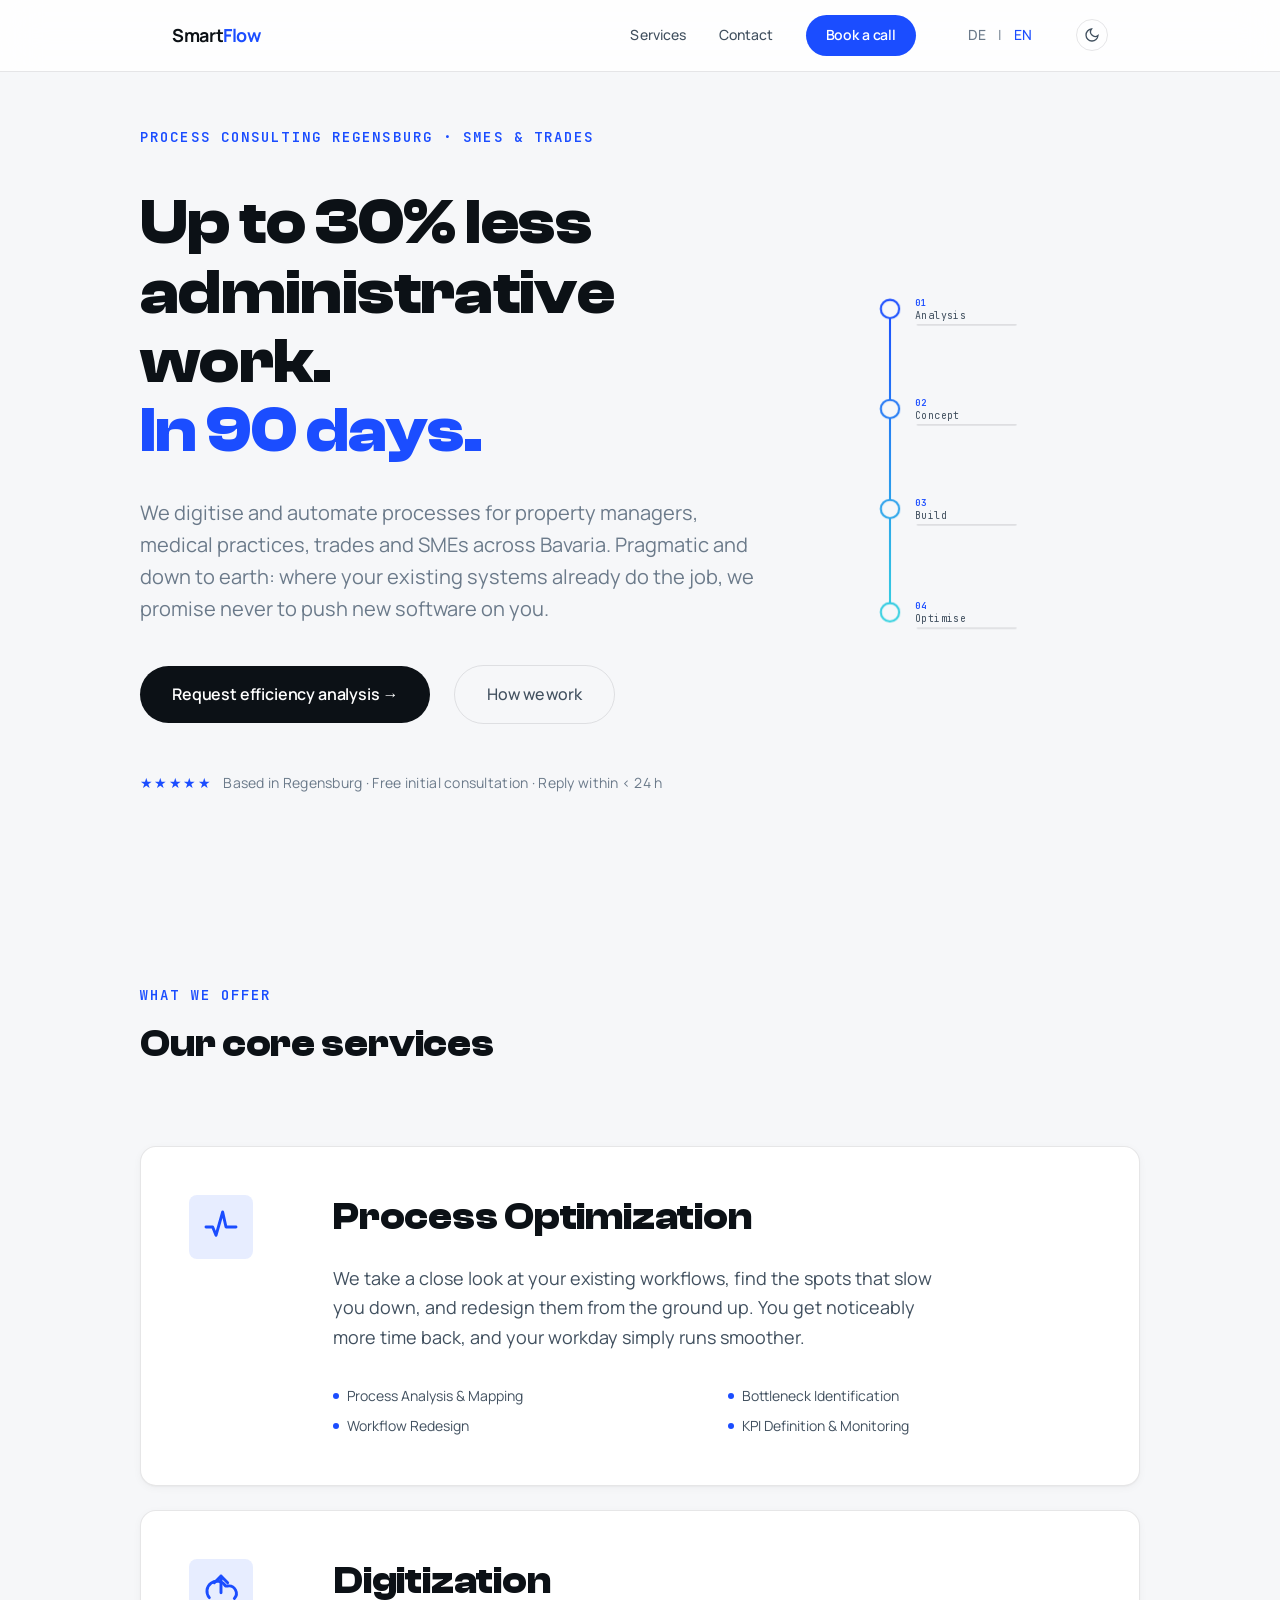
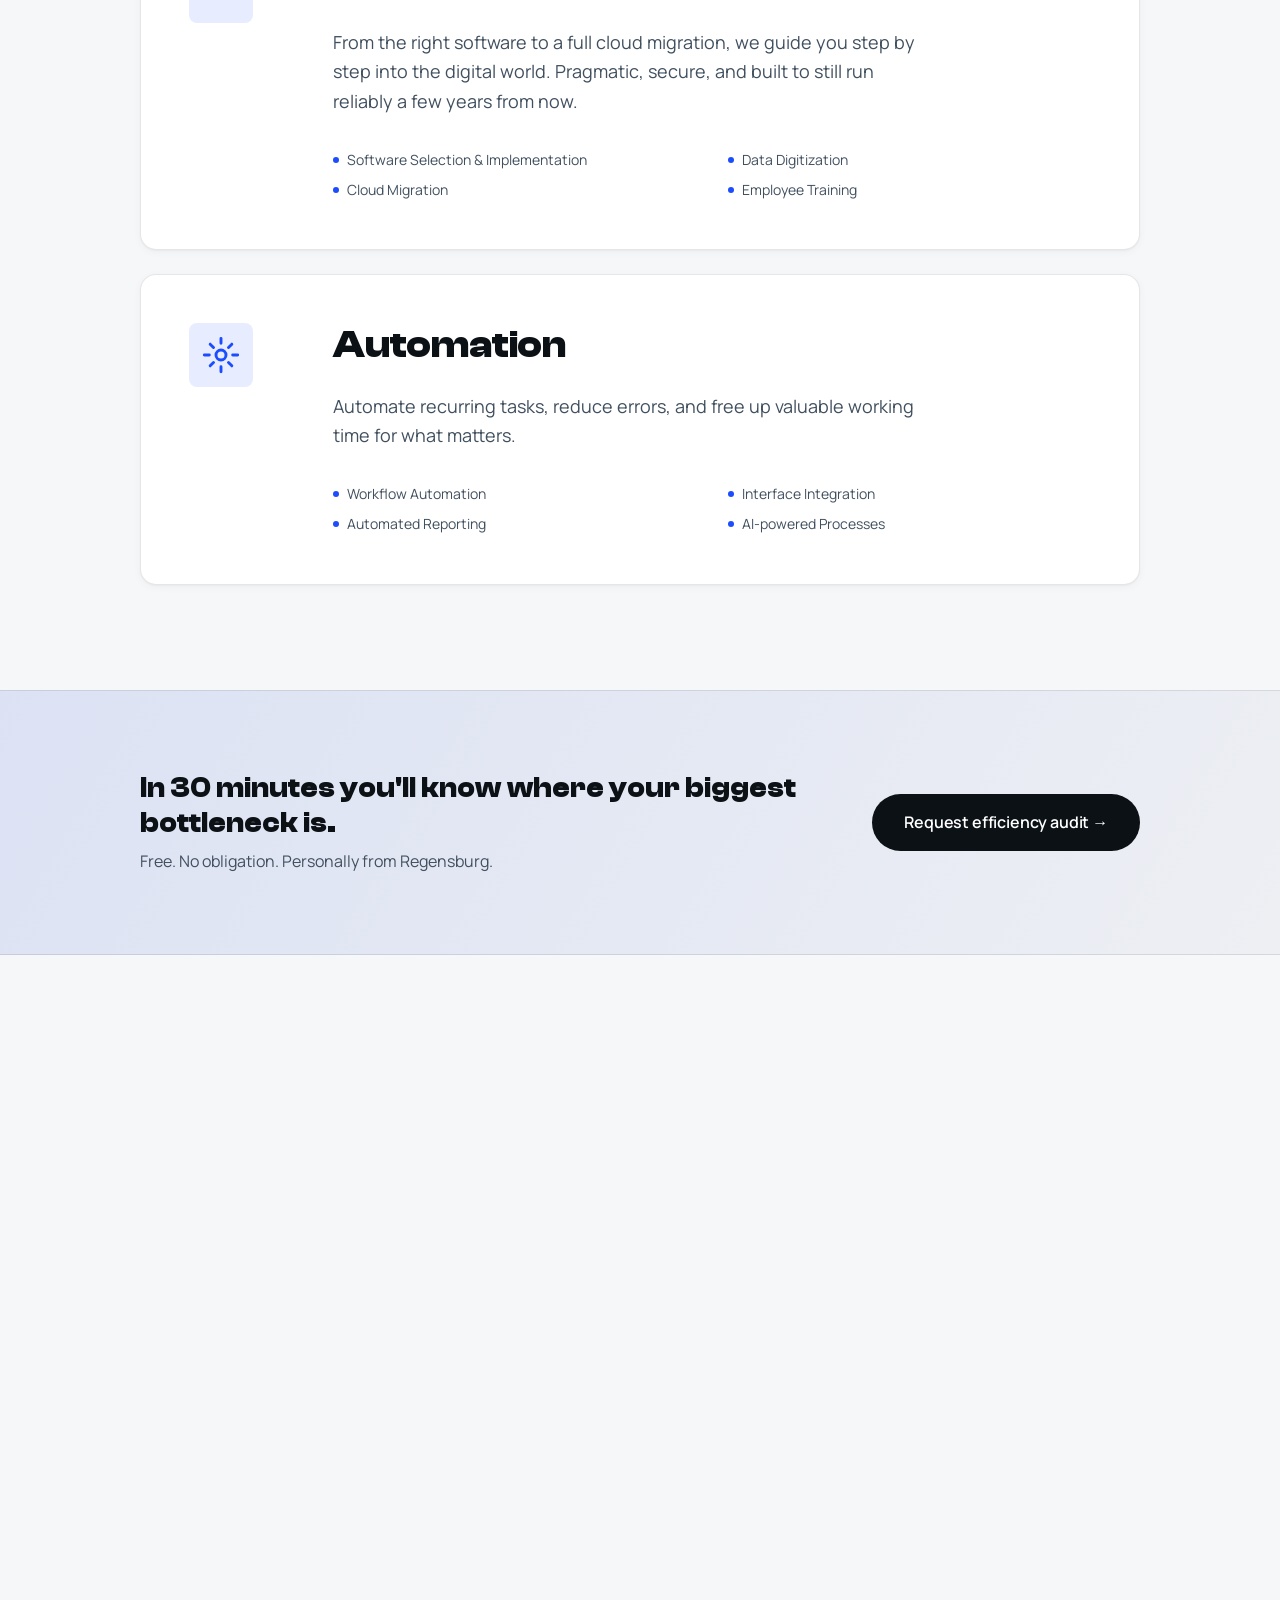
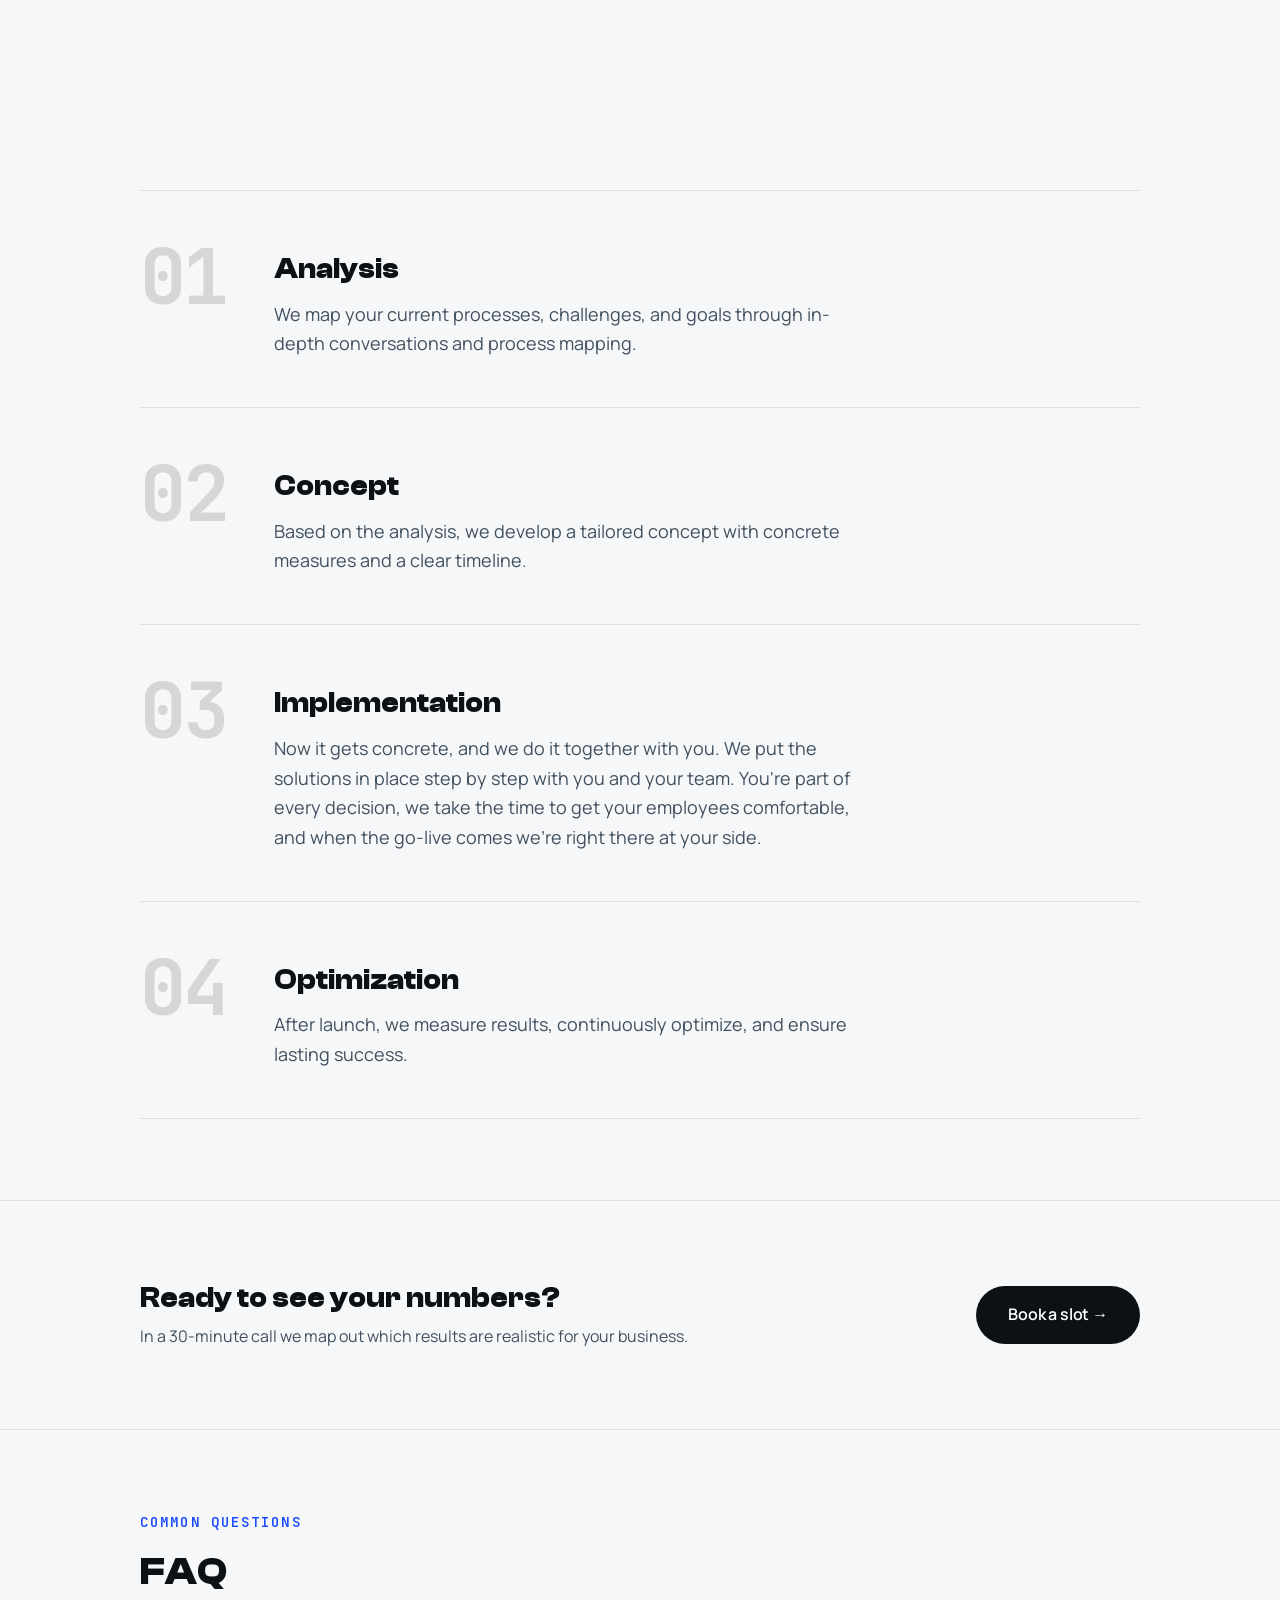
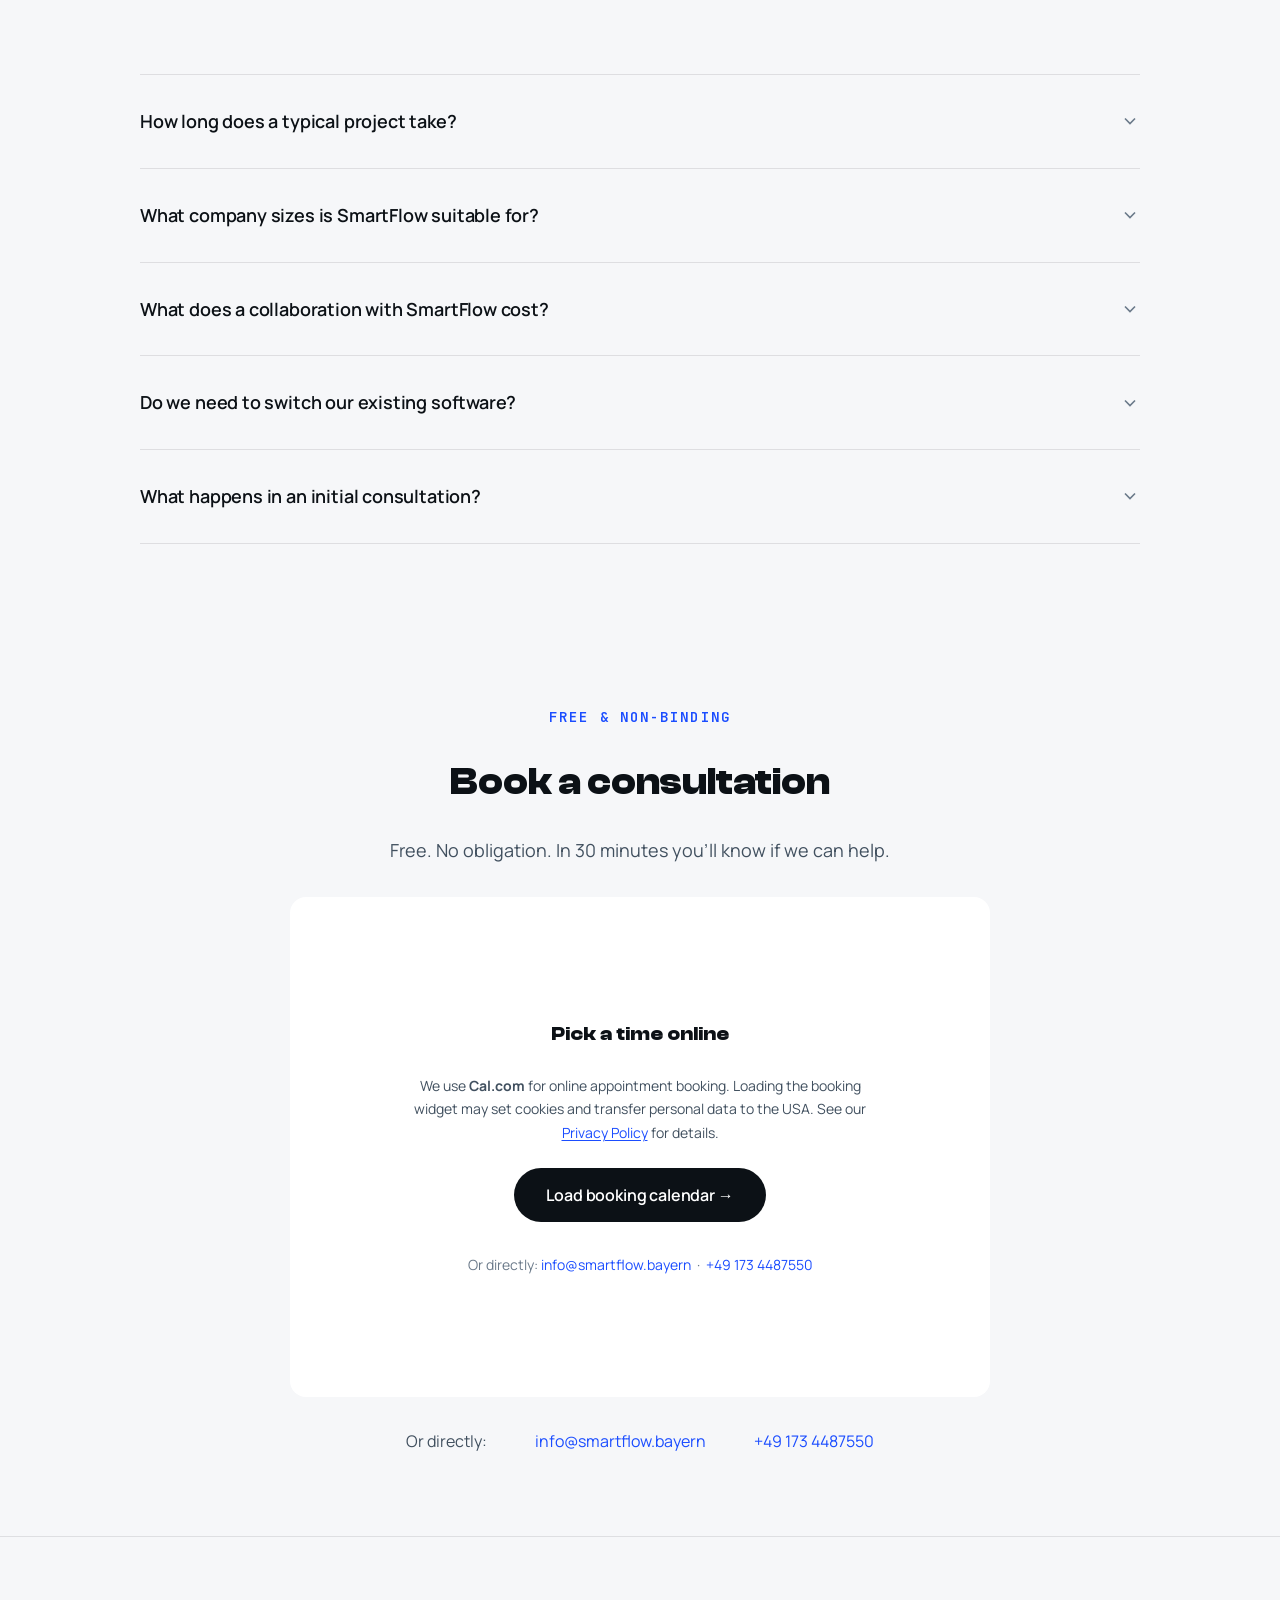
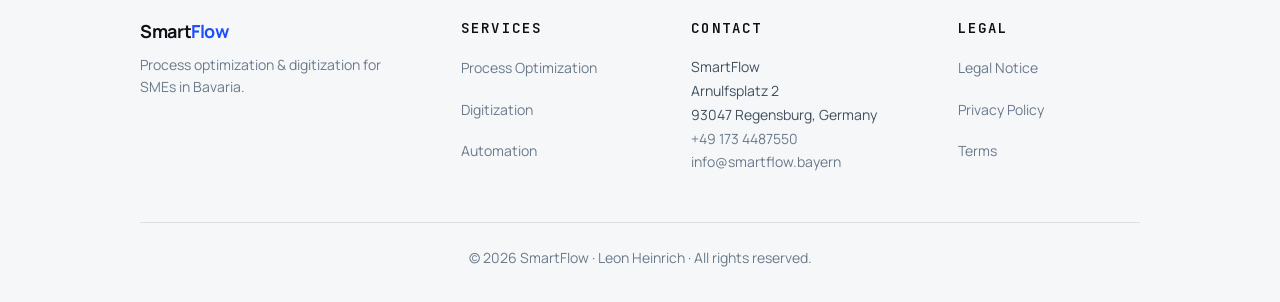
==== commit 9778d192: "feat(nav): blauer Booking-CTA in Haupt- und Mobil-Navigation (DE+EN) Neue .nav-cta-Pille im Markenbl" ====
--- a/en/index.html
+++ b/en/index.html
@@ -216,6 +216,7 @@
       <div class="nav-links">
         <a href="#services" class="nav-link">Services</a>
         <a href="#contact" class="nav-link">Contact</a>
+        <a href="#contact" class="nav-cta">Book a call</a>
 
         <div class="lang-toggle">
           <a href="../index.html" class="lang-btn">DE</a>
@@ -241,6 +242,7 @@
   <div class="mobile-menu" id="mobile-menu" aria-hidden="true">
     <a href="#services" class="nav-link">Services</a>
     <a href="#contact" class="nav-link">Contact</a>
+    <a href="#contact" class="nav-cta">Book a call</a>
     <div class="lang-toggle">
       <a href="../index.html" class="lang-btn">DE</a>
       <span class="lang-separator">|</span>
--- a/css/styles.min.css
+++ b/css/styles.min.css
@@ -1 +1 @@
-@font-face{font-family:Manrope;src:url(../assets/fonts/manrope.woff2) format("woff2");font-weight:400 700;font-style:normal;font-display:swap}@font-face{font-family:Clash Display;src:url(../assets/fonts/clashdisplay.woff2) format("woff2");font-weight:400 700;font-style:normal;font-display:swap}@font-face{font-family:JetBrains Mono;src:url(../assets/fonts/jetbrainsmono.woff2) format("woff2");font-weight:400 700;font-style:normal;font-display:swap}:root{--color-bg: #F6F7F9;--color-bg-alt: #EDEFF3;--color-surface: #FFFFFF;--color-text: #0C1116;--color-text-secondary: #41505F;--color-text-muted: #6B7A8A;--color-accent: #1B4DFF;--color-accent-soft: #36D2E0;--color-border: rgba(12, 17, 22, .1);--font-display: "Clash Display", "Manrope", -apple-system, BlinkMacSystemFont, sans-serif;--font-body: "Manrope", -apple-system, BlinkMacSystemFont, sans-serif;--font-mono: "JetBrains Mono", ui-monospace, "SF Mono", Menlo, monospace;--text-sm: .875rem;--text-base: 1rem;--text-lg: 1.125rem;--text-xl: 1.25rem;--space-xs: .5rem;--space-sm: 1rem;--space-md: 1.5rem;--space-lg: 2rem;--space-xl: 3rem;--space-2xl: 5rem;--space-3xl: 8rem;--section-gap: clamp(72px, 9vh, 120px);--container-max: 1000px;--header-height: 72px;--radius-sm: 4px;--radius-md: 8px;--radius-lg: 16px;--radius-full: 9999px;--transition-fast: .15s ease;--transition-normal: .3s ease;--shadow-sm: 0 1px 2px rgba(12, 17, 22, .04), 0 2px 8px rgba(12, 17, 22, .04);--shadow-md: 0 10px 24px rgba(12, 17, 22, .07);--shadow-lg: 0 18px 40px rgba(12, 17, 22, .09);--z-sticky: 200;--header-bg: rgba(255, 255, 255, .85);--mobile-menu-bg: #f0f0f0;--btn-cta-bg: #0C1116;--btn-cta-color: #ffffff;--process-number-color: rgba(12, 17, 22, .14)}[data-theme=dark]{--color-bg: #0C1116;--color-bg-alt: #131A22;--color-surface: #1A232E;--color-text: #F6F7F9;--color-text-secondary: #A7B4C2;--color-text-muted: #6B7A8A;--color-accent: #5B7BFF;--color-accent-soft: #36D2E0;--color-border: rgba(255, 255, 255, .12);--header-bg: rgba(12, 17, 22, .85);--mobile-menu-bg: #0F151C;--btn-cta-bg: #F6F7F9;--btn-cta-color: #0C1116;--process-number-color: rgba(255, 255, 255, .1);--shadow-sm: 0 1px 2px rgba(0, 0, 0, .3), 0 2px 8px rgba(0, 0, 0, .25);--shadow-md: 0 10px 24px rgba(0, 0, 0, .38);--shadow-lg: 0 18px 44px rgba(0, 0, 0, .5)}*,*:before,*:after{box-sizing:border-box;margin:0;padding:0}html{scroll-behavior:smooth;font-size:16px}body{font-family:var(--font-body);background-color:var(--color-bg);color:var(--color-text);transition:background-color var(--transition-normal),color var(--transition-normal);overflow-x:hidden;-webkit-font-smoothing:antialiased;-moz-osx-font-smoothing:grayscale;line-height:1.6}.hero-title,.section-title,.service-title,.results-title,.contact-title,.cta-banner-title,.case-study-title,.process-title,.cal-placeholder-title,.legal-page h1,.legal-page h2{font-family:var(--font-display);font-weight:600;letter-spacing:-.005em;word-spacing:.04em}.hero-eyebrow,.section-label,.results-label,.contact-label,.case-study-industry,.footer-heading,.metric-number,.case-study-metric,.process-number,.service-number,.testimonial-role{font-family:var(--font-mono);font-feature-settings:"tnum" 1}.hero-eyebrow,.section-label,.results-label,.contact-label,.case-study-industry,.footer-heading{letter-spacing:.08em}img,video{max-width:100%;display:block}a{color:inherit;text-decoration:none}button{cursor:pointer;border:none;background:none;font-family:inherit}ul,ol{list-style:none}:focus-visible{outline:2px solid var(--color-accent);outline-offset:3px;border-radius:var(--radius-sm)}a:focus-visible,button:focus-visible,summary:focus-visible{outline:2px solid var(--color-accent);outline-offset:3px}.header{position:fixed;top:0;left:0;right:0;height:var(--header-height);background:var(--header-bg);backdrop-filter:blur(20px);-webkit-backdrop-filter:blur(20px);border-bottom:1px solid var(--color-border);z-index:var(--z-sticky);transition:transform var(--transition-normal)}.header--hidden{transform:translateY(-100%)}.nav{display:flex;align-items:center;justify-content:space-between;max-width:var(--container-max);margin:0 auto;padding:0 var(--space-lg);height:100%}.logo-text{font-size:var(--text-lg);font-weight:700;color:var(--color-text);letter-spacing:-.02em}.logo-text .accent{color:var(--color-accent)}.nav-links{display:flex;align-items:center;gap:var(--space-lg)}.nav-link{font-size:var(--text-sm);font-weight:500;color:var(--color-text-secondary);transition:color var(--transition-fast);letter-spacing:.01em}.nav-link:hover,.nav-link.active{color:var(--color-text)}.lang-toggle{display:flex;align-items:center;gap:var(--space-xs);margin-left:var(--space-sm)}.lang-btn{font-size:var(--text-sm);font-weight:500;color:var(--color-text-muted);transition:color var(--transition-fast);background:none;border:none;cursor:pointer;font-family:inherit;padding:2px 4px}.lang-btn:hover{color:var(--color-text)}.lang-btn.current{color:var(--color-accent)}.lang-separator{color:var(--color-text-muted);font-size:var(--text-sm)}.theme-toggle{display:flex;align-items:center;justify-content:center;width:32px;height:32px;background:none;border:1px solid var(--color-border);border-radius:var(--radius-full);cursor:pointer;color:var(--color-text-secondary);transition:color var(--transition-fast),border-color var(--transition-fast);margin-left:var(--space-xs);padding:0}.theme-toggle:hover{color:var(--color-text);border-color:var(--color-text-muted)}.theme-toggle .icon-sun,.theme-toggle .icon-moon{display:none}:root .theme-toggle .icon-moon{display:block}[data-theme=dark] .theme-toggle .icon-moon{display:none}[data-theme=dark] .theme-toggle .icon-sun{display:block}.nav-hamburger{display:none;flex-direction:column;justify-content:center;gap:5px;width:32px;height:32px;cursor:pointer;background:none;border:none;padding:4px}.nav-hamburger span{display:block;height:2px;background:var(--color-text);border-radius:2px;transition:transform var(--transition-normal),opacity var(--transition-normal)}.nav-hamburger.open span:nth-child(1){transform:translateY(7px) rotate(45deg)}.nav-hamburger.open span:nth-child(2){opacity:0}.nav-hamburger.open span:nth-child(3){transform:translateY(-7px) rotate(-45deg)}.mobile-menu{display:none;position:fixed;top:var(--header-height);left:0;right:0;background:var(--mobile-menu-bg);border-bottom:1px solid var(--color-border);padding:var(--space-lg);z-index:calc(var(--z-sticky) - 1);flex-direction:column;gap:var(--space-sm)}.mobile-menu.open{display:flex}.mobile-menu .nav-link{font-size:var(--text-base);padding:var(--space-xs) 0;border-bottom:1px solid var(--color-border)}.mobile-menu .lang-toggle{margin-left:0;margin-top:var(--space-xs)}@media(max-width:768px){.nav-links{display:none}.nav-hamburger{display:flex}}.hero{min-height:100vh;display:flex;align-items:center;padding:calc(var(--header-height) + 6vh) var(--space-lg) 12vh}.hero-inner{max-width:var(--container-max);margin:0 auto;width:100%;display:grid;grid-template-columns:minmax(0,1fr) clamp(220px,26vw,300px);gap:var(--space-2xl);align-items:center}.hero-content{display:flex;flex-direction:column;align-items:flex-start;gap:var(--space-lg);text-align:left}.hero-subtitle,.hero-trust{text-align:left}.hero-subtitle{font-size:clamp(1rem,2vw,1.25rem);color:var(--color-text-muted);max-width:620px;line-height:1.6}.hero-actions{display:flex;align-items:center;gap:var(--space-md);flex-wrap:wrap;justify-content:flex-start;margin-top:var(--space-xs)}.hero-visual{display:flex;align-items:center;justify-content:center;min-width:0}.flow-svg{width:100%;height:auto;aspect-ratio:360 / 460;overflow:visible}.flow-stage-label{font-family:var(--font-mono);font-size:12px;letter-spacing:.04em;fill:var(--color-text-secondary);font-feature-settings:"tnum" 1}.flow-stage-index{font-family:var(--font-mono);font-size:11px;fill:var(--color-accent);font-weight:600}.flow-path{stroke-dasharray:1;stroke-dashoffset:1}.flow-node,.flow-chip{opacity:0}.flow-animate .flow-path{animation:flow-draw 1.4s cubic-bezier(.65,.05,.36,1) forwards}.flow-animate .flow-node{animation:flow-pop .5s ease-out forwards;animation-delay:calc(.5s + var(--i) * .45s);transform-box:fill-box;transform-origin:center}.flow-animate .flow-chip{fill:var(--color-border);animation:flow-fade .5s ease-out forwards;animation-delay:calc(.7s + var(--i) * .45s)}.flow-static .flow-path{stroke-dashoffset:0}.flow-static .flow-node,.flow-static .flow-chip{opacity:1}.flow-static .flow-chip{fill:var(--color-border)}@keyframes flow-draw{to{stroke-dashoffset:0}}@keyframes flow-pop{0%{opacity:0;transform:scale(.4)}70%{transform:scale(1.15)}to{opacity:1;transform:scale(1)}}@keyframes flow-fade{to{opacity:1}}@media(max-width:860px){.hero-inner{grid-template-columns:1fr;gap:var(--space-xl)}.hero-visual{order:1;justify-content:flex-start}.flow-svg{width:100%;max-width:300px}}@media(max-width:460px){.hero-title{font-size:clamp(1.9rem,9vw,2.5rem);word-spacing:0;hyphens:auto}.hero-eyebrow{font-size:.7rem;letter-spacing:.08em}}@media(prefers-reduced-motion:reduce){.flow-path{stroke-dashoffset:0}.flow-node,.flow-chip{opacity:1}.flow-chip{fill:var(--color-border)}}.hero-title{font-size:clamp(2.5rem,5.4vw,4rem);font-weight:700;letter-spacing:-.01em;word-spacing:.02em;line-height:1.08;color:var(--color-text)}.hero-title .accent{color:var(--color-accent)}.hero-eyebrow{font-size:var(--text-sm);font-weight:600;letter-spacing:.15em;text-transform:uppercase;color:var(--color-accent);margin-bottom:var(--space-xs);max-width:100%}.hero-trust{font-size:var(--text-sm);color:var(--color-text-muted);letter-spacing:.02em;margin-top:var(--space-sm)}.hero-trust-stars{color:var(--color-accent);letter-spacing:.1em;margin-right:var(--space-xs)}.btn-cta{display:inline-flex;align-items:center;justify-content:center;background:var(--btn-cta-bg);color:var(--btn-cta-color);font-family:inherit;font-size:var(--text-base);font-weight:600;border-radius:var(--radius-full);padding:16px 32px;transition:opacity var(--transition-fast);border:none;cursor:pointer;letter-spacing:-.01em;white-space:nowrap}.btn-cta:hover{opacity:.85}.btn-secondary{display:inline-flex;align-items:center;justify-content:center;background:transparent;color:var(--color-text-secondary);font-family:inherit;font-size:var(--text-base);font-weight:500;border-radius:var(--radius-full);padding:16px 32px;border:1px solid var(--color-border);transition:color var(--transition-fast),border-color var(--transition-fast);cursor:pointer;letter-spacing:-.01em;white-space:nowrap}.btn-secondary:hover{color:var(--color-text);border-color:var(--color-text-muted)}.services-section{padding:var(--section-gap) var(--space-lg)}.services-container{max-width:var(--container-max);margin:0 auto}.services-header{margin-bottom:var(--space-2xl)}.section-label{font-size:var(--text-sm);font-weight:600;letter-spacing:.15em;text-transform:uppercase;color:var(--color-accent);margin-bottom:var(--space-sm)}.section-title{font-size:clamp(1.5rem,3vw,2.5rem);font-weight:700;letter-spacing:-.005em;line-height:1.15;color:var(--color-text)}.service-block{border:1px solid var(--color-border);border-radius:var(--radius-lg);background:var(--color-surface);padding:var(--space-xl);margin-bottom:var(--space-md);transition:transform var(--transition-normal),box-shadow var(--transition-normal),border-color var(--transition-normal)}.service-block:last-child{border-bottom:1px solid var(--color-border)}.service-block{box-shadow:var(--shadow-sm)}.service-block:hover{transform:translateY(-3px);box-shadow:var(--shadow-lg);border-color:color-mix(in srgb,var(--color-accent) 40%,var(--color-border))}.service-block-inner{display:grid;grid-template-columns:auto 1fr;gap:var(--space-2xl);align-items:start}.service-glyph{display:inline-flex;align-items:center;justify-content:center;width:64px;height:64px;border-radius:var(--radius-md);background:color-mix(in srgb,var(--color-accent) 10%,transparent);color:var(--color-accent);flex-shrink:0}.service-body{display:flex;flex-direction:column;gap:var(--space-md)}.service-title{font-size:clamp(1.5rem,3vw,2.5rem);font-weight:700;letter-spacing:-.005em;line-height:1.15;color:var(--color-text)}.service-description{font-size:var(--text-lg);color:var(--color-text-secondary);max-width:600px;line-height:1.65}.service-features{display:grid;grid-template-columns:1fr 1fr;gap:var(--space-xs) var(--space-lg);margin-top:var(--space-xs)}.service-feature{font-size:var(--text-sm);color:var(--color-text-secondary);display:flex;align-items:center;gap:var(--space-xs)}.service-feature:before{content:"";display:inline-block;width:6px;height:6px;border-radius:50%;background:var(--color-accent);flex-shrink:0}@media(max-width:600px){.service-block-inner{grid-template-columns:1fr;gap:var(--space-sm)}.service-features{grid-template-columns:1fr}}.process-section{padding:var(--section-gap) var(--space-lg)}.process-container{max-width:var(--container-max);margin:0 auto}.process-header{margin-bottom:var(--space-2xl)}.process-steps{display:flex;flex-direction:column;position:relative}.process-number{position:relative;z-index:1}.process-step{display:grid;grid-template-columns:auto 1fr;gap:var(--space-xl);align-items:start;padding:var(--space-xl) 0;border-top:1px solid var(--color-border)}.process-step:last-child{border-bottom:1px solid var(--color-border)}.process-number{font-size:clamp(3rem,6vw,5rem);font-weight:700;color:var(--process-number-color);line-height:1;letter-spacing:-.04em;user-select:none}.process-body{display:flex;flex-direction:column;gap:var(--space-xs);padding-top:.5rem}.process-title{font-size:clamp(1.25rem,2.5vw,1.75rem);font-weight:700;letter-spacing:0;color:var(--color-text)}.process-description{font-size:var(--text-lg);color:var(--color-text-secondary);max-width:600px;line-height:1.65}@media(max-width:600px){.process-step{grid-template-columns:1fr;gap:var(--space-sm)}}.results-section{padding:var(--section-gap) var(--space-lg);background:var(--color-bg-alt)}.results-container{max-width:var(--container-max);margin:0 auto}.results-header{text-align:center;margin-bottom:var(--space-2xl)}.results-label{font-size:var(--text-sm);font-weight:600;letter-spacing:.15em;text-transform:uppercase;color:var(--color-accent);margin-bottom:var(--space-sm)}.results-title{font-size:clamp(1.5rem,3vw,2.5rem);font-weight:700;letter-spacing:-.005em;line-height:1.15;color:var(--color-text)}.metrics-grid{display:grid;grid-template-columns:repeat(3,1fr);gap:var(--space-xl);text-align:center;margin-bottom:var(--space-2xl)}.metric-item{display:flex;flex-direction:column;align-items:center;gap:var(--space-xs)}.metric-number{font-size:clamp(3rem,8vw,6rem);font-weight:700;letter-spacing:-.04em;line-height:1;color:var(--color-text)}.metric-unit{color:var(--color-accent)}.metric-label{font-size:var(--text-sm);color:var(--color-text-muted);letter-spacing:.02em}.case-studies{display:grid;grid-template-columns:1fr 1fr;gap:var(--space-md)}.case-study{background:var(--color-surface);border:1px solid var(--color-border);border-radius:var(--radius-lg);padding:var(--space-xl);display:flex;flex-direction:column;gap:var(--space-sm)}.case-study,.testimonial{box-shadow:var(--shadow-sm);transition:transform var(--transition-normal),box-shadow var(--transition-normal)}.case-study:hover,.testimonial:hover{transform:translateY(-3px);box-shadow:var(--shadow-lg)}.case-study-industry{font-size:var(--text-sm);font-weight:600;letter-spacing:.1em;text-transform:uppercase;color:var(--color-accent)}.case-study-title{font-size:var(--text-xl);font-weight:700;letter-spacing:0;color:var(--color-text)}.case-study-description{font-size:var(--text-base);color:var(--color-text-secondary);line-height:1.6}.case-study-metric{font-size:clamp(1.5rem,3vw,2rem);font-weight:700;letter-spacing:-.03em;color:var(--color-text);margin-top:var(--space-xs)}.case-study-metric .unit{color:var(--color-accent)}@media(max-width:640px){.metrics-grid{grid-template-columns:1fr;gap:var(--space-lg)}.case-studies{grid-template-columns:1fr}}.faq-section{padding:var(--section-gap) var(--space-lg)}.faq-container{max-width:var(--container-max);margin:0 auto}.faq-header{margin-bottom:var(--space-2xl)}.faq-list{display:flex;flex-direction:column}.faq-item{border-top:1px solid var(--color-border)}.faq-item:last-child{border-bottom:1px solid var(--color-border)}.faq-question{display:flex;align-items:center;justify-content:space-between;gap:var(--space-md);padding:var(--space-lg) 0;cursor:pointer;list-style:none;font-size:var(--text-lg);font-weight:600;color:var(--color-text);letter-spacing:-.01em;transition:color var(--transition-fast)}.faq-question::-webkit-details-marker{display:none}.faq-question:hover,.faq-question:hover .faq-chevron{color:var(--color-accent)}.faq-chevron{flex-shrink:0;color:var(--color-text-muted);transition:transform var(--transition-normal),color var(--transition-fast)}.faq-item[open] .faq-question{color:var(--color-accent)}.faq-item[open] .faq-chevron{transform:rotate(180deg);color:var(--color-accent)}.faq-answer{padding-bottom:var(--space-lg)}.faq-answer p{font-size:var(--text-base);color:var(--color-text-secondary);line-height:1.7;max-width:700px}.contact-section{padding:var(--section-gap) var(--space-lg);text-align:center}.contact-container{max-width:var(--container-max);margin:0 auto;display:flex;flex-direction:column;align-items:center;gap:var(--space-lg)}.contact-label{font-size:var(--text-sm);font-weight:600;letter-spacing:.15em;text-transform:uppercase;color:var(--color-accent)}.contact-title{font-size:clamp(1.5rem,3vw,2.5rem);font-weight:700;letter-spacing:-.005em;line-height:1.15;color:var(--color-text)}.contact-subtitle{font-size:var(--text-lg);color:var(--color-text-secondary);max-width:500px;line-height:1.6}.cal-embed-wrapper{width:100%;max-width:700px;min-height:500px;background:var(--color-surface);border-radius:var(--radius-lg);overflow:hidden;margin:0 auto}.cal-placeholder{display:flex;align-items:center;justify-content:center;width:100%;min-height:500px;padding:var(--space-xl) var(--space-lg)}.cal-placeholder-content{display:flex;flex-direction:column;align-items:center;gap:var(--space-md);max-width:480px;text-align:center}.cal-placeholder-title{font-size:var(--text-xl);font-weight:700;letter-spacing:0;color:var(--color-text)}.cal-placeholder-text{font-size:var(--text-sm);color:var(--color-text-secondary);line-height:1.65}.cal-placeholder-text a{color:var(--color-accent);text-decoration:underline;text-underline-offset:2px}.cal-placeholder-text a:hover{opacity:.75}.cal-placeholder-alt{font-size:var(--text-sm);color:var(--color-text-muted);margin-top:var(--space-xs)}.cal-placeholder-alt a{color:var(--color-accent);transition:opacity var(--transition-fast)}.cal-placeholder-alt a:hover{opacity:.75}.contact-fallback{display:flex;align-items:center;justify-content:center;gap:var(--space-xl);color:var(--color-text-secondary);flex-wrap:wrap}.contact-fallback a{color:var(--color-accent);transition:opacity var(--transition-fast)}.contact-fallback a:hover{opacity:.75}.footer{border-top:1px solid var(--color-border);padding:var(--space-2xl) var(--space-lg) var(--space-lg)}.footer-grid{max-width:var(--container-max);margin:0 auto;display:grid;grid-template-columns:1.5fr 1fr 1.2fr 1fr;gap:var(--space-xl)}.footer-col{display:flex;flex-direction:column;gap:var(--space-sm)}.footer-col-brand{gap:var(--space-xs)}.footer-logo{font-size:var(--text-lg);font-weight:700;color:var(--color-text);letter-spacing:-.02em}.footer-logo .accent{color:var(--color-accent)}.footer-tagline{font-size:var(--text-sm);color:var(--color-text-muted);line-height:1.6;max-width:260px}.footer-heading{font-size:var(--text-sm);font-weight:600;letter-spacing:.15em;text-transform:uppercase;color:var(--color-text);margin:0}.footer-list{display:flex;flex-direction:column;gap:var(--space-sm)}.footer-address{font-size:var(--text-sm);color:var(--color-text-secondary);font-style:normal;line-height:1.7}.footer-link{font-size:var(--text-sm);color:var(--color-text-muted);transition:color var(--transition-fast);padding:4px 0}.footer-link:hover{color:var(--color-text)}.footer-copy{max-width:var(--container-max);margin:var(--space-xl) auto 0;padding-top:var(--space-md);border-top:1px solid var(--color-border);font-size:var(--text-sm);color:var(--color-text-muted);text-align:center}@media(max-width:768px){.footer-grid{grid-template-columns:1fr 1fr;gap:var(--space-lg)}}@media(max-width:480px){.footer-grid{grid-template-columns:1fr}}.fade-in{opacity:0;transform:translateY(30px);transition:opacity .7s ease-out,transform .7s ease-out}.fade-in.visible{opacity:1;transform:translateY(0)}.fade-in-group .fade-in:nth-child(1){transition-delay:0ms}.fade-in-group .fade-in:nth-child(2){transition-delay:.1s}.fade-in-group .fade-in:nth-child(3){transition-delay:.2s}.fade-in-group .fade-in:nth-child(4){transition-delay:.3s}.fade-in-group .fade-in:nth-child(5){transition-delay:.4s}.fade-in-group .fade-in:nth-child(6){transition-delay:.5s}.legal-page{max-width:var(--container-max);margin:0 auto;padding:calc(var(--header-height) + var(--space-2xl)) var(--space-lg) var(--space-2xl)}.legal-page h1{font-size:clamp(1.75rem,4vw,3rem);font-weight:700;letter-spacing:-.005em;line-height:1.15;color:var(--color-text);margin-bottom:var(--space-lg)}.legal-page h2{font-size:clamp(1.25rem,2.5vw,1.75rem);font-weight:700;letter-spacing:0;line-height:1.2;color:var(--color-text);margin-top:var(--space-xl);margin-bottom:var(--space-sm)}.legal-page h3{font-size:var(--text-xl);font-weight:600;letter-spacing:-.01em;color:var(--color-text);margin-top:var(--space-lg);margin-bottom:var(--space-xs)}.legal-page p{font-size:var(--text-base);color:var(--color-text-secondary);line-height:1.7;margin-bottom:var(--space-sm)}.legal-page a{color:var(--color-accent);transition:opacity var(--transition-fast)}.legal-page a:hover{opacity:.75}.legal-page ul,.legal-page ol{margin-bottom:var(--space-sm);padding-left:var(--space-md)}.legal-page ul{list-style:disc}.legal-page ol{list-style:decimal}.legal-page li{font-size:var(--text-base);color:var(--color-text-secondary);line-height:1.7;margin-bottom:var(--space-xs)}.legal-page hr{border:none;border-top:1px solid var(--color-border);margin:var(--space-xl) 0}.legal-meta{font-size:var(--text-sm);color:var(--color-text-muted);margin-bottom:var(--space-xl)}.legal-section{margin-bottom:var(--space-lg)}.container{max-width:var(--container-max);margin:0 auto;padding:0 var(--space-lg)}.sr-only{position:absolute;width:1px;height:1px;padding:0;margin:-1px;overflow:hidden;clip:rect(0,0,0,0);white-space:nowrap;border-width:0}@media(prefers-reduced-motion:reduce){html{scroll-behavior:auto}.fade-in{opacity:1;transform:none;transition:none}}.about-section{padding:var(--section-gap) var(--space-lg)}.about-container{max-width:var(--container-max);margin:0 auto}.about-grid{display:grid;grid-template-columns:1fr 1.4fr;gap:var(--space-2xl);align-items:center}.about-image{width:100%;aspect-ratio:1 / 1;background:var(--color-surface);border:1px solid var(--color-border);border-radius:var(--radius-lg);overflow:hidden;box-shadow:var(--shadow-lg)}.about-image img{width:100%;height:100%;object-fit:cover}.about-portrait{position:relative;display:flex;align-items:center;justify-content:center;background:radial-gradient(120% 120% at 30% 20%,color-mix(in srgb,var(--color-accent) 8%,var(--color-surface)),var(--color-surface))}.about-portrait-motif{position:absolute;inset:0;width:100%;height:100%}.about-portrait-monogram{position:relative;font-family:var(--font-display);font-weight:600;font-size:clamp(3.5rem,9vw,6rem);letter-spacing:.02em;color:var(--color-text);line-height:1}.about-body{display:flex;flex-direction:column;gap:var(--space-md)}.about-text{font-size:var(--text-lg);color:var(--color-text-secondary);line-height:1.65;max-width:560px}.about-credentials{display:flex;flex-direction:column;gap:var(--space-xs);margin-top:var(--space-xs)}.about-credentials li{font-size:var(--text-base);color:var(--color-text-secondary);display:flex;align-items:flex-start;gap:var(--space-xs);line-height:1.5}.about-credentials li:before{content:"";display:inline-block;width:6px;height:6px;border-radius:50%;background:var(--color-accent);flex-shrink:0;margin-top:9px}.about-cta{align-self:flex-start;margin-top:var(--space-xs)}@media(max-width:768px){.about-grid{grid-template-columns:1fr;gap:var(--space-lg)}.about-image{max-width:320px;margin:0 auto}}.testimonials-section{padding:var(--section-gap) var(--space-lg)}.testimonials-container{max-width:var(--container-max);margin:0 auto}.testimonials-header{margin-bottom:var(--space-2xl);text-align:center}.testimonials-grid{display:grid;grid-template-columns:repeat(3,1fr);gap:var(--space-md)}.testimonial{background:var(--color-surface);border:1px solid var(--color-border);border-radius:var(--radius-lg);padding:var(--space-xl);display:flex;flex-direction:column;gap:var(--space-md);margin:0}.testimonial-quote{font-size:var(--text-base);color:var(--color-text);line-height:1.65;margin:0;font-style:italic}.testimonial-author{display:flex;align-items:center;gap:var(--space-sm)}.testimonial-avatar{display:inline-flex;align-items:center;justify-content:center;width:40px;height:40px;border-radius:50%;background:var(--color-accent);color:var(--btn-cta-color);font-size:var(--text-sm);font-weight:700;letter-spacing:.02em;flex-shrink:0}.testimonial-meta{display:flex;flex-direction:column;gap:2px}.testimonial-name{font-size:var(--text-sm);font-weight:600;color:var(--color-text)}.testimonial-role{font-size:var(--text-sm);color:var(--color-text-muted)}@media(max-width:768px){.testimonials-grid{grid-template-columns:1fr}}.cta-banner{padding:var(--space-2xl) var(--space-lg);background:linear-gradient(120deg,color-mix(in srgb,var(--color-accent) 8%,var(--color-bg-alt)),var(--color-bg-alt));border-top:1px solid var(--color-border);border-bottom:1px solid var(--color-border)}.cta-banner-inner{max-width:var(--container-max);margin:0 auto;display:grid;grid-template-columns:1fr auto;gap:var(--space-xl);align-items:center}.cta-banner-text{display:flex;flex-direction:column;gap:var(--space-xs)}.cta-banner-title{font-size:clamp(1.25rem,2.5vw,1.75rem);font-weight:700;letter-spacing:0;line-height:1.25;color:var(--color-text);margin:0}.cta-banner-sub{font-size:var(--text-base);color:var(--color-text-secondary);margin:0}.cta-banner-alt{background:transparent}@media(max-width:640px){.cta-banner-inner{grid-template-columns:1fr;gap:var(--space-md)}.cta-banner-inner .btn-cta{width:100%}}.sticky-cta{position:fixed;right:var(--space-md);bottom:var(--space-md);z-index:calc(var(--z-sticky) - 1);display:none;align-items:center;justify-content:center;background:var(--btn-cta-bg);color:var(--btn-cta-color);font-weight:600;font-size:var(--text-sm);letter-spacing:-.01em;padding:14px 22px;border-radius:var(--radius-full);box-shadow:0 12px 28px #0000002e;opacity:0;pointer-events:none;transform:translateY(16px);transition:opacity .25s ease,transform .25s ease}.sticky-cta.visible{opacity:1;pointer-events:auto;transform:translateY(0)}@media(max-width:768px){.sticky-cta{display:inline-flex}}
+@font-face{font-family:Manrope;src:url(../assets/fonts/manrope.woff2) format("woff2");font-weight:400 700;font-style:normal;font-display:swap}@font-face{font-family:Clash Display;src:url(../assets/fonts/clashdisplay.woff2) format("woff2");font-weight:400 700;font-style:normal;font-display:swap}@font-face{font-family:JetBrains Mono;src:url(../assets/fonts/jetbrainsmono.woff2) format("woff2");font-weight:400 700;font-style:normal;font-display:swap}:root{--color-bg: #F6F7F9;--color-bg-alt: #EDEFF3;--color-surface: #FFFFFF;--color-text: #0C1116;--color-text-secondary: #41505F;--color-text-muted: #6B7A8A;--color-accent: #1B4DFF;--color-accent-soft: #36D2E0;--color-border: rgba(12, 17, 22, .1);--font-display: "Clash Display", "Manrope", -apple-system, BlinkMacSystemFont, sans-serif;--font-body: "Manrope", -apple-system, BlinkMacSystemFont, sans-serif;--font-mono: "JetBrains Mono", ui-monospace, "SF Mono", Menlo, monospace;--text-sm: .875rem;--text-base: 1rem;--text-lg: 1.125rem;--text-xl: 1.25rem;--space-xs: .5rem;--space-sm: 1rem;--space-md: 1.5rem;--space-lg: 2rem;--space-xl: 3rem;--space-2xl: 5rem;--space-3xl: 8rem;--section-gap: clamp(72px, 9vh, 120px);--container-max: 1000px;--header-height: 72px;--radius-sm: 4px;--radius-md: 8px;--radius-lg: 16px;--radius-full: 9999px;--transition-fast: .15s ease;--transition-normal: .3s ease;--shadow-sm: 0 1px 2px rgba(12, 17, 22, .04), 0 2px 8px rgba(12, 17, 22, .04);--shadow-md: 0 10px 24px rgba(12, 17, 22, .07);--shadow-lg: 0 18px 40px rgba(12, 17, 22, .09);--z-sticky: 200;--header-bg: rgba(255, 255, 255, .85);--mobile-menu-bg: #f0f0f0;--btn-cta-bg: #0C1116;--btn-cta-color: #ffffff;--process-number-color: rgba(12, 17, 22, .14)}[data-theme=dark]{--color-bg: #0C1116;--color-bg-alt: #131A22;--color-surface: #1A232E;--color-text: #F6F7F9;--color-text-secondary: #A7B4C2;--color-text-muted: #6B7A8A;--color-accent: #5B7BFF;--color-accent-soft: #36D2E0;--color-border: rgba(255, 255, 255, .12);--header-bg: rgba(12, 17, 22, .85);--mobile-menu-bg: #0F151C;--btn-cta-bg: #F6F7F9;--btn-cta-color: #0C1116;--process-number-color: rgba(255, 255, 255, .1);--shadow-sm: 0 1px 2px rgba(0, 0, 0, .3), 0 2px 8px rgba(0, 0, 0, .25);--shadow-md: 0 10px 24px rgba(0, 0, 0, .38);--shadow-lg: 0 18px 44px rgba(0, 0, 0, .5)}*,*:before,*:after{box-sizing:border-box;margin:0;padding:0}html{scroll-behavior:smooth;font-size:16px}body{font-family:var(--font-body);background-color:var(--color-bg);color:var(--color-text);transition:background-color var(--transition-normal),color var(--transition-normal);overflow-x:hidden;-webkit-font-smoothing:antialiased;-moz-osx-font-smoothing:grayscale;line-height:1.6}.hero-title,.section-title,.service-title,.results-title,.contact-title,.cta-banner-title,.case-study-title,.process-title,.cal-placeholder-title,.legal-page h1,.legal-page h2{font-family:var(--font-display);font-weight:600;letter-spacing:-.005em;word-spacing:.04em}.hero-eyebrow,.section-label,.results-label,.contact-label,.case-study-industry,.footer-heading,.metric-number,.case-study-metric,.process-number,.service-number,.testimonial-role{font-family:var(--font-mono);font-feature-settings:"tnum" 1}.hero-eyebrow,.section-label,.results-label,.contact-label,.case-study-industry,.footer-heading{letter-spacing:.08em}img,video{max-width:100%;display:block}a{color:inherit;text-decoration:none}button{cursor:pointer;border:none;background:none;font-family:inherit}ul,ol{list-style:none}:focus-visible{outline:2px solid var(--color-accent);outline-offset:3px;border-radius:var(--radius-sm)}a:focus-visible,button:focus-visible,summary:focus-visible{outline:2px solid var(--color-accent);outline-offset:3px}.header{position:fixed;top:0;left:0;right:0;height:var(--header-height);background:var(--header-bg);backdrop-filter:blur(20px);-webkit-backdrop-filter:blur(20px);border-bottom:1px solid var(--color-border);z-index:var(--z-sticky);transition:transform var(--transition-normal)}.header--hidden{transform:translateY(-100%)}.nav{display:flex;align-items:center;justify-content:space-between;max-width:var(--container-max);margin:0 auto;padding:0 var(--space-lg);height:100%}.logo-text{font-size:var(--text-lg);font-weight:700;color:var(--color-text);letter-spacing:-.02em}.logo-text .accent{color:var(--color-accent)}.nav-links{display:flex;align-items:center;gap:var(--space-lg)}.nav-link{font-size:var(--text-sm);font-weight:500;color:var(--color-text-secondary);transition:color var(--transition-fast);letter-spacing:.01em}.nav-link:hover,.nav-link.active{color:var(--color-text)}.nav-cta{display:inline-flex;align-items:center;background:var(--color-accent);color:#fff;font-size:var(--text-sm);font-weight:600;padding:9px 20px;border-radius:var(--radius-full);letter-spacing:-.01em;white-space:nowrap;transition:background var(--transition-fast),transform var(--transition-fast)}.nav-cta:hover{background:color-mix(in srgb,var(--color-accent) 85%,#000);color:#fff;transform:translateY(-1px)}.lang-toggle{display:flex;align-items:center;gap:var(--space-xs);margin-left:var(--space-sm)}.lang-btn{font-size:var(--text-sm);font-weight:500;color:var(--color-text-muted);transition:color var(--transition-fast);background:none;border:none;cursor:pointer;font-family:inherit;padding:2px 4px}.lang-btn:hover{color:var(--color-text)}.lang-btn.current{color:var(--color-accent)}.lang-separator{color:var(--color-text-muted);font-size:var(--text-sm)}.theme-toggle{display:flex;align-items:center;justify-content:center;width:32px;height:32px;background:none;border:1px solid var(--color-border);border-radius:var(--radius-full);cursor:pointer;color:var(--color-text-secondary);transition:color var(--transition-fast),border-color var(--transition-fast);margin-left:var(--space-xs);padding:0}.theme-toggle:hover{color:var(--color-text);border-color:var(--color-text-muted)}.theme-toggle .icon-sun,.theme-toggle .icon-moon{display:none}:root .theme-toggle .icon-moon{display:block}[data-theme=dark] .theme-toggle .icon-moon{display:none}[data-theme=dark] .theme-toggle .icon-sun{display:block}.nav-hamburger{display:none;flex-direction:column;justify-content:center;gap:5px;width:32px;height:32px;cursor:pointer;background:none;border:none;padding:4px}.nav-hamburger span{display:block;height:2px;background:var(--color-text);border-radius:2px;transition:transform var(--transition-normal),opacity var(--transition-normal)}.nav-hamburger.open span:nth-child(1){transform:translateY(7px) rotate(45deg)}.nav-hamburger.open span:nth-child(2){opacity:0}.nav-hamburger.open span:nth-child(3){transform:translateY(-7px) rotate(-45deg)}.mobile-menu{display:none;position:fixed;top:var(--header-height);left:0;right:0;background:var(--mobile-menu-bg);border-bottom:1px solid var(--color-border);padding:var(--space-lg);z-index:calc(var(--z-sticky) - 1);flex-direction:column;gap:var(--space-sm)}.mobile-menu.open{display:flex}.mobile-menu .nav-link{font-size:var(--text-base);padding:var(--space-xs) 0;border-bottom:1px solid var(--color-border)}.mobile-menu .lang-toggle{margin-left:0;margin-top:var(--space-xs)}.mobile-menu .nav-cta{justify-content:center;margin-top:var(--space-sm);padding:12px 20px;border-bottom:none}@media(max-width:768px){.nav-links{display:none}.nav-hamburger{display:flex}}.hero{min-height:100vh;display:flex;align-items:center;padding:calc(var(--header-height) + 6vh) var(--space-lg) 12vh}.hero-inner{max-width:var(--container-max);margin:0 auto;width:100%;display:grid;grid-template-columns:minmax(0,1fr) clamp(220px,26vw,300px);gap:var(--space-2xl);align-items:center}.hero-content{display:flex;flex-direction:column;align-items:flex-start;gap:var(--space-lg);text-align:left}.hero-subtitle,.hero-trust{text-align:left}.hero-subtitle{font-size:clamp(1rem,2vw,1.25rem);color:var(--color-text-muted);max-width:620px;line-height:1.6}.hero-actions{display:flex;align-items:center;gap:var(--space-md);flex-wrap:wrap;justify-content:flex-start;margin-top:var(--space-xs)}.hero-visual{display:flex;align-items:center;justify-content:center;min-width:0}.flow-svg{width:100%;height:auto;aspect-ratio:360 / 460;overflow:visible}.flow-stage-label{font-family:var(--font-mono);font-size:12px;letter-spacing:.04em;fill:var(--color-text-secondary);font-feature-settings:"tnum" 1}.flow-stage-index{font-family:var(--font-mono);font-size:11px;fill:var(--color-accent);font-weight:600}.flow-path{stroke-dasharray:1;stroke-dashoffset:1}.flow-node,.flow-chip{opacity:0}.flow-animate .flow-path{animation:flow-draw 1.4s cubic-bezier(.65,.05,.36,1) forwards}.flow-animate .flow-node{animation:flow-pop .5s ease-out forwards;animation-delay:calc(.5s + var(--i) * .45s);transform-box:fill-box;transform-origin:center}.flow-animate .flow-chip{fill:var(--color-border);animation:flow-fade .5s ease-out forwards;animation-delay:calc(.7s + var(--i) * .45s)}.flow-static .flow-path{stroke-dashoffset:0}.flow-static .flow-node,.flow-static .flow-chip{opacity:1}.flow-static .flow-chip{fill:var(--color-border)}@keyframes flow-draw{to{stroke-dashoffset:0}}@keyframes flow-pop{0%{opacity:0;transform:scale(.4)}70%{transform:scale(1.15)}to{opacity:1;transform:scale(1)}}@keyframes flow-fade{to{opacity:1}}@media(max-width:860px){.hero-inner{grid-template-columns:1fr;gap:var(--space-xl)}.hero-visual{order:1;justify-content:flex-start}.flow-svg{width:100%;max-width:300px}}@media(max-width:460px){.hero-title{font-size:clamp(1.9rem,9vw,2.5rem);word-spacing:0;hyphens:auto}.hero-eyebrow{font-size:.7rem;letter-spacing:.08em}}@media(prefers-reduced-motion:reduce){.flow-path{stroke-dashoffset:0}.flow-node,.flow-chip{opacity:1}.flow-chip{fill:var(--color-border)}}.hero-title{font-size:clamp(2.5rem,5.4vw,4rem);font-weight:700;letter-spacing:-.01em;word-spacing:.02em;line-height:1.08;color:var(--color-text)}.hero-title .accent{color:var(--color-accent)}.hero-eyebrow{font-size:var(--text-sm);font-weight:600;letter-spacing:.15em;text-transform:uppercase;color:var(--color-accent);margin-bottom:var(--space-xs);max-width:100%}.hero-trust{font-size:var(--text-sm);color:var(--color-text-muted);letter-spacing:.02em;margin-top:var(--space-sm)}.hero-trust-stars{color:var(--color-accent);letter-spacing:.1em;margin-right:var(--space-xs)}.btn-cta{display:inline-flex;align-items:center;justify-content:center;background:var(--btn-cta-bg);color:var(--btn-cta-color);font-family:inherit;font-size:var(--text-base);font-weight:600;border-radius:var(--radius-full);padding:16px 32px;transition:opacity var(--transition-fast);border:none;cursor:pointer;letter-spacing:-.01em;white-space:nowrap}.btn-cta:hover{opacity:.85}.btn-secondary{display:inline-flex;align-items:center;justify-content:center;background:transparent;color:var(--color-text-secondary);font-family:inherit;font-size:var(--text-base);font-weight:500;border-radius:var(--radius-full);padding:16px 32px;border:1px solid var(--color-border);transition:color var(--transition-fast),border-color var(--transition-fast);cursor:pointer;letter-spacing:-.01em;white-space:nowrap}.btn-secondary:hover{color:var(--color-text);border-color:var(--color-text-muted)}.services-section{padding:var(--section-gap) var(--space-lg)}.services-container{max-width:var(--container-max);margin:0 auto}.services-header{margin-bottom:var(--space-2xl)}.section-label{font-size:var(--text-sm);font-weight:600;letter-spacing:.15em;text-transform:uppercase;color:var(--color-accent);margin-bottom:var(--space-sm)}.section-title{font-size:clamp(1.5rem,3vw,2.5rem);font-weight:700;letter-spacing:-.005em;line-height:1.15;color:var(--color-text)}.service-block{border:1px solid var(--color-border);border-radius:var(--radius-lg);background:var(--color-surface);padding:var(--space-xl);margin-bottom:var(--space-md);transition:transform var(--transition-normal),box-shadow var(--transition-normal),border-color var(--transition-normal)}.service-block:last-child{border-bottom:1px solid var(--color-border)}.service-block{box-shadow:var(--shadow-sm)}.service-block:hover{transform:translateY(-3px);box-shadow:var(--shadow-lg);border-color:color-mix(in srgb,var(--color-accent) 40%,var(--color-border))}.service-block-inner{display:grid;grid-template-columns:auto 1fr;gap:var(--space-2xl);align-items:start}.service-glyph{display:inline-flex;align-items:center;justify-content:center;width:64px;height:64px;border-radius:var(--radius-md);background:color-mix(in srgb,var(--color-accent) 10%,transparent);color:var(--color-accent);flex-shrink:0}.service-body{display:flex;flex-direction:column;gap:var(--space-md)}.service-title{font-size:clamp(1.5rem,3vw,2.5rem);font-weight:700;letter-spacing:-.005em;line-height:1.15;color:var(--color-text)}.service-description{font-size:var(--text-lg);color:var(--color-text-secondary);max-width:600px;line-height:1.65}.service-features{display:grid;grid-template-columns:1fr 1fr;gap:var(--space-xs) var(--space-lg);margin-top:var(--space-xs)}.service-feature{font-size:var(--text-sm);color:var(--color-text-secondary);display:flex;align-items:center;gap:var(--space-xs)}.service-feature:before{content:"";display:inline-block;width:6px;height:6px;border-radius:50%;background:var(--color-accent);flex-shrink:0}@media(max-width:600px){.service-block-inner{grid-template-columns:1fr;gap:var(--space-sm)}.service-features{grid-template-columns:1fr}}.process-section{padding:var(--section-gap) var(--space-lg)}.process-container{max-width:var(--container-max);margin:0 auto}.process-header{margin-bottom:var(--space-2xl)}.process-steps{display:flex;flex-direction:column;position:relative}.process-number{position:relative;z-index:1}.process-step{display:grid;grid-template-columns:auto 1fr;gap:var(--space-xl);align-items:start;padding:var(--space-xl) 0;border-top:1px solid var(--color-border)}.process-step:last-child{border-bottom:1px solid var(--color-border)}.process-number{font-size:clamp(3rem,6vw,5rem);font-weight:700;color:var(--process-number-color);line-height:1;letter-spacing:-.04em;user-select:none}.process-body{display:flex;flex-direction:column;gap:var(--space-xs);padding-top:.5rem}.process-title{font-size:clamp(1.25rem,2.5vw,1.75rem);font-weight:700;letter-spacing:0;color:var(--color-text)}.process-description{font-size:var(--text-lg);color:var(--color-text-secondary);max-width:600px;line-height:1.65}@media(max-width:600px){.process-step{grid-template-columns:1fr;gap:var(--space-sm)}}.results-section{padding:var(--section-gap) var(--space-lg);background:var(--color-bg-alt)}.results-container{max-width:var(--container-max);margin:0 auto}.results-header{text-align:center;margin-bottom:var(--space-2xl)}.results-label{font-size:var(--text-sm);font-weight:600;letter-spacing:.15em;text-transform:uppercase;color:var(--color-accent);margin-bottom:var(--space-sm)}.results-title{font-size:clamp(1.5rem,3vw,2.5rem);font-weight:700;letter-spacing:-.005em;line-height:1.15;color:var(--color-text)}.metrics-grid{display:grid;grid-template-columns:repeat(3,1fr);gap:var(--space-xl);text-align:center;margin-bottom:var(--space-2xl)}.metric-item{display:flex;flex-direction:column;align-items:center;gap:var(--space-xs)}.metric-number{font-size:clamp(3rem,8vw,6rem);font-weight:700;letter-spacing:-.04em;line-height:1;color:var(--color-text)}.metric-unit{color:var(--color-accent)}.metric-label{font-size:var(--text-sm);color:var(--color-text-muted);letter-spacing:.02em}.case-studies{display:grid;grid-template-columns:1fr 1fr;gap:var(--space-md)}.case-study{background:var(--color-surface);border:1px solid var(--color-border);border-radius:var(--radius-lg);padding:var(--space-xl);display:flex;flex-direction:column;gap:var(--space-sm)}.case-study,.testimonial{box-shadow:var(--shadow-sm);transition:transform var(--transition-normal),box-shadow var(--transition-normal)}.case-study:hover,.testimonial:hover{transform:translateY(-3px);box-shadow:var(--shadow-lg)}.case-study-industry{font-size:var(--text-sm);font-weight:600;letter-spacing:.1em;text-transform:uppercase;color:var(--color-accent)}.case-study-title{font-size:var(--text-xl);font-weight:700;letter-spacing:0;color:var(--color-text)}.case-study-description{font-size:var(--text-base);color:var(--color-text-secondary);line-height:1.6}.case-study-metric{font-size:clamp(1.5rem,3vw,2rem);font-weight:700;letter-spacing:-.03em;color:var(--color-text);margin-top:var(--space-xs)}.case-study-metric .unit{color:var(--color-accent)}@media(max-width:640px){.metrics-grid{grid-template-columns:1fr;gap:var(--space-lg)}.case-studies{grid-template-columns:1fr}}.faq-section{padding:var(--section-gap) var(--space-lg)}.faq-container{max-width:var(--container-max);margin:0 auto}.faq-header{margin-bottom:var(--space-2xl)}.faq-list{display:flex;flex-direction:column}.faq-item{border-top:1px solid var(--color-border)}.faq-item:last-child{border-bottom:1px solid var(--color-border)}.faq-question{display:flex;align-items:center;justify-content:space-between;gap:var(--space-md);padding:var(--space-lg) 0;cursor:pointer;list-style:none;font-size:var(--text-lg);font-weight:600;color:var(--color-text);letter-spacing:-.01em;transition:color var(--transition-fast)}.faq-question::-webkit-details-marker{display:none}.faq-question:hover,.faq-question:hover .faq-chevron{color:var(--color-accent)}.faq-chevron{flex-shrink:0;color:var(--color-text-muted);transition:transform var(--transition-normal),color var(--transition-fast)}.faq-item[open] .faq-question{color:var(--color-accent)}.faq-item[open] .faq-chevron{transform:rotate(180deg);color:var(--color-accent)}.faq-answer{padding-bottom:var(--space-lg)}.faq-answer p{font-size:var(--text-base);color:var(--color-text-secondary);line-height:1.7;max-width:700px}.contact-section{padding:var(--section-gap) var(--space-lg);text-align:center}.contact-container{max-width:var(--container-max);margin:0 auto;display:flex;flex-direction:column;align-items:center;gap:var(--space-lg)}.contact-label{font-size:var(--text-sm);font-weight:600;letter-spacing:.15em;text-transform:uppercase;color:var(--color-accent)}.contact-title{font-size:clamp(1.5rem,3vw,2.5rem);font-weight:700;letter-spacing:-.005em;line-height:1.15;color:var(--color-text)}.contact-subtitle{font-size:var(--text-lg);color:var(--color-text-secondary);max-width:500px;line-height:1.6}.cal-embed-wrapper{width:100%;max-width:700px;min-height:500px;background:var(--color-surface);border-radius:var(--radius-lg);overflow:hidden;margin:0 auto}.cal-placeholder{display:flex;align-items:center;justify-content:center;width:100%;min-height:500px;padding:var(--space-xl) var(--space-lg)}.cal-placeholder-content{display:flex;flex-direction:column;align-items:center;gap:var(--space-md);max-width:480px;text-align:center}.cal-placeholder-title{font-size:var(--text-xl);font-weight:700;letter-spacing:0;color:var(--color-text)}.cal-placeholder-text{font-size:var(--text-sm);color:var(--color-text-secondary);line-height:1.65}.cal-placeholder-text a{color:var(--color-accent);text-decoration:underline;text-underline-offset:2px}.cal-placeholder-text a:hover{opacity:.75}.cal-placeholder-alt{font-size:var(--text-sm);color:var(--color-text-muted);margin-top:var(--space-xs)}.cal-placeholder-alt a{color:var(--color-accent);transition:opacity var(--transition-fast)}.cal-placeholder-alt a:hover{opacity:.75}.contact-fallback{display:flex;align-items:center;justify-content:center;gap:var(--space-xl);color:var(--color-text-secondary);flex-wrap:wrap}.contact-fallback a{color:var(--color-accent);transition:opacity var(--transition-fast)}.contact-fallback a:hover{opacity:.75}.footer{border-top:1px solid var(--color-border);padding:var(--space-2xl) var(--space-lg) var(--space-lg)}.footer-grid{max-width:var(--container-max);margin:0 auto;display:grid;grid-template-columns:1.5fr 1fr 1.2fr 1fr;gap:var(--space-xl)}.footer-col{display:flex;flex-direction:column;gap:var(--space-sm)}.footer-col-brand{gap:var(--space-xs)}.footer-logo{font-size:var(--text-lg);font-weight:700;color:var(--color-text);letter-spacing:-.02em}.footer-logo .accent{color:var(--color-accent)}.footer-tagline{font-size:var(--text-sm);color:var(--color-text-muted);line-height:1.6;max-width:260px}.footer-heading{font-size:var(--text-sm);font-weight:600;letter-spacing:.15em;text-transform:uppercase;color:var(--color-text);margin:0}.footer-list{display:flex;flex-direction:column;gap:var(--space-sm)}.footer-address{font-size:var(--text-sm);color:var(--color-text-secondary);font-style:normal;line-height:1.7}.footer-link{font-size:var(--text-sm);color:var(--color-text-muted);transition:color var(--transition-fast);padding:4px 0}.footer-link:hover{color:var(--color-text)}.footer-copy{max-width:var(--container-max);margin:var(--space-xl) auto 0;padding-top:var(--space-md);border-top:1px solid var(--color-border);font-size:var(--text-sm);color:var(--color-text-muted);text-align:center}@media(max-width:768px){.footer-grid{grid-template-columns:1fr 1fr;gap:var(--space-lg)}}@media(max-width:480px){.footer-grid{grid-template-columns:1fr}}.fade-in{opacity:0;transform:translateY(30px);transition:opacity .7s ease-out,transform .7s ease-out}.fade-in.visible{opacity:1;transform:translateY(0)}.fade-in-group .fade-in:nth-child(1){transition-delay:0ms}.fade-in-group .fade-in:nth-child(2){transition-delay:.1s}.fade-in-group .fade-in:nth-child(3){transition-delay:.2s}.fade-in-group .fade-in:nth-child(4){transition-delay:.3s}.fade-in-group .fade-in:nth-child(5){transition-delay:.4s}.fade-in-group .fade-in:nth-child(6){transition-delay:.5s}.legal-page{max-width:var(--container-max);margin:0 auto;padding:calc(var(--header-height) + var(--space-2xl)) var(--space-lg) var(--space-2xl)}.legal-page h1{font-size:clamp(1.75rem,4vw,3rem);font-weight:700;letter-spacing:-.005em;line-height:1.15;color:var(--color-text);margin-bottom:var(--space-lg)}.legal-page h2{font-size:clamp(1.25rem,2.5vw,1.75rem);font-weight:700;letter-spacing:0;line-height:1.2;color:var(--color-text);margin-top:var(--space-xl);margin-bottom:var(--space-sm)}.legal-page h3{font-size:var(--text-xl);font-weight:600;letter-spacing:-.01em;color:var(--color-text);margin-top:var(--space-lg);margin-bottom:var(--space-xs)}.legal-page p{font-size:var(--text-base);color:var(--color-text-secondary);line-height:1.7;margin-bottom:var(--space-sm)}.legal-page a{color:var(--color-accent);transition:opacity var(--transition-fast)}.legal-page a:hover{opacity:.75}.legal-page ul,.legal-page ol{margin-bottom:var(--space-sm);padding-left:var(--space-md)}.legal-page ul{list-style:disc}.legal-page ol{list-style:decimal}.legal-page li{font-size:var(--text-base);color:var(--color-text-secondary);line-height:1.7;margin-bottom:var(--space-xs)}.legal-page hr{border:none;border-top:1px solid var(--color-border);margin:var(--space-xl) 0}.legal-meta{font-size:var(--text-sm);color:var(--color-text-muted);margin-bottom:var(--space-xl)}.legal-section{margin-bottom:var(--space-lg)}.container{max-width:var(--container-max);margin:0 auto;padding:0 var(--space-lg)}.sr-only{position:absolute;width:1px;height:1px;padding:0;margin:-1px;overflow:hidden;clip:rect(0,0,0,0);white-space:nowrap;border-width:0}@media(prefers-reduced-motion:reduce){html{scroll-behavior:auto}.fade-in{opacity:1;transform:none;transition:none}}.about-section{padding:var(--section-gap) var(--space-lg)}.about-container{max-width:var(--container-max);margin:0 auto}.about-grid{display:grid;grid-template-columns:1fr 1.4fr;gap:var(--space-2xl);align-items:center}.about-image{width:100%;aspect-ratio:1 / 1;background:var(--color-surface);border:1px solid var(--color-border);border-radius:var(--radius-lg);overflow:hidden;box-shadow:var(--shadow-lg)}.about-image img{width:100%;height:100%;object-fit:cover}.about-portrait{position:relative;display:flex;align-items:center;justify-content:center;background:radial-gradient(120% 120% at 30% 20%,color-mix(in srgb,var(--color-accent) 8%,var(--color-surface)),var(--color-surface))}.about-portrait-motif{position:absolute;inset:0;width:100%;height:100%}.about-portrait-monogram{position:relative;font-family:var(--font-display);font-weight:600;font-size:clamp(3.5rem,9vw,6rem);letter-spacing:.02em;color:var(--color-text);line-height:1}.about-body{display:flex;flex-direction:column;gap:var(--space-md)}.about-text{font-size:var(--text-lg);color:var(--color-text-secondary);line-height:1.65;max-width:560px}.about-credentials{display:flex;flex-direction:column;gap:var(--space-xs);margin-top:var(--space-xs)}.about-credentials li{font-size:var(--text-base);color:var(--color-text-secondary);display:flex;align-items:flex-start;gap:var(--space-xs);line-height:1.5}.about-credentials li:before{content:"";display:inline-block;width:6px;height:6px;border-radius:50%;background:var(--color-accent);flex-shrink:0;margin-top:9px}.about-cta{align-self:flex-start;margin-top:var(--space-xs)}@media(max-width:768px){.about-grid{grid-template-columns:1fr;gap:var(--space-lg)}.about-image{max-width:320px;margin:0 auto}}.testimonials-section{padding:var(--section-gap) var(--space-lg)}.testimonials-container{max-width:var(--container-max);margin:0 auto}.testimonials-header{margin-bottom:var(--space-2xl);text-align:center}.testimonials-grid{display:grid;grid-template-columns:repeat(3,1fr);gap:var(--space-md)}.testimonial{background:var(--color-surface);border:1px solid var(--color-border);border-radius:var(--radius-lg);padding:var(--space-xl);display:flex;flex-direction:column;gap:var(--space-md);margin:0}.testimonial-quote{font-size:var(--text-base);color:var(--color-text);line-height:1.65;margin:0;font-style:italic}.testimonial-author{display:flex;align-items:center;gap:var(--space-sm)}.testimonial-avatar{display:inline-flex;align-items:center;justify-content:center;width:40px;height:40px;border-radius:50%;background:var(--color-accent);color:var(--btn-cta-color);font-size:var(--text-sm);font-weight:700;letter-spacing:.02em;flex-shrink:0}.testimonial-meta{display:flex;flex-direction:column;gap:2px}.testimonial-name{font-size:var(--text-sm);font-weight:600;color:var(--color-text)}.testimonial-role{font-size:var(--text-sm);color:var(--color-text-muted)}@media(max-width:768px){.testimonials-grid{grid-template-columns:1fr}}.cta-banner{padding:var(--space-2xl) var(--space-lg);background:linear-gradient(120deg,color-mix(in srgb,var(--color-accent) 8%,var(--color-bg-alt)),var(--color-bg-alt));border-top:1px solid var(--color-border);border-bottom:1px solid var(--color-border)}.cta-banner-inner{max-width:var(--container-max);margin:0 auto;display:grid;grid-template-columns:1fr auto;gap:var(--space-xl);align-items:center}.cta-banner-text{display:flex;flex-direction:column;gap:var(--space-xs)}.cta-banner-title{font-size:clamp(1.25rem,2.5vw,1.75rem);font-weight:700;letter-spacing:0;line-height:1.25;color:var(--color-text);margin:0}.cta-banner-sub{font-size:var(--text-base);color:var(--color-text-secondary);margin:0}.cta-banner-alt{background:transparent}@media(max-width:640px){.cta-banner-inner{grid-template-columns:1fr;gap:var(--space-md)}.cta-banner-inner .btn-cta{width:100%}}.sticky-cta{position:fixed;right:var(--space-md);bottom:var(--space-md);z-index:calc(var(--z-sticky) - 1);display:none;align-items:center;justify-content:center;background:var(--btn-cta-bg);color:var(--btn-cta-color);font-weight:600;font-size:var(--text-sm);letter-spacing:-.01em;padding:14px 22px;border-radius:var(--radius-full);box-shadow:0 12px 28px #0000002e;opacity:0;pointer-events:none;transform:translateY(16px);transition:opacity .25s ease,transform .25s ease}.sticky-cta.visible{opacity:1;pointer-events:auto;transform:translateY(0)}@media(max-width:768px){.sticky-cta{display:inline-flex}}
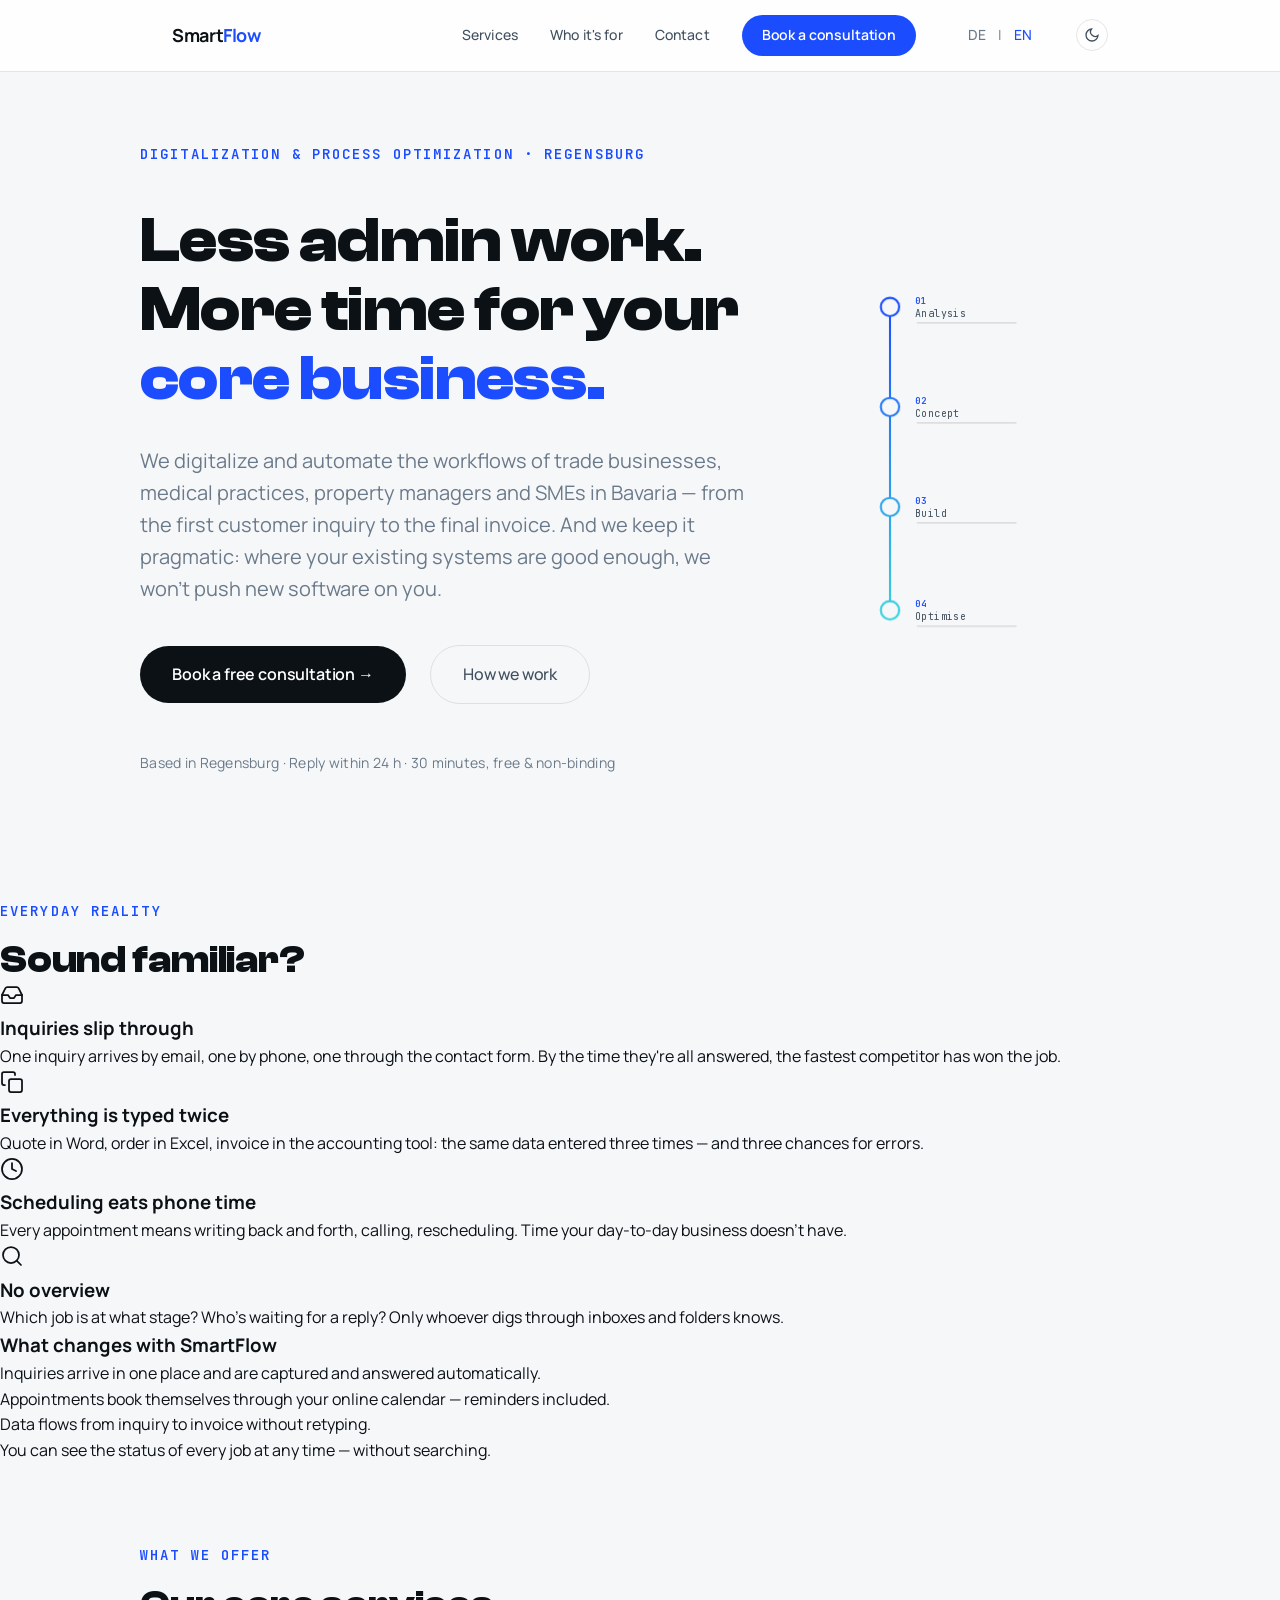
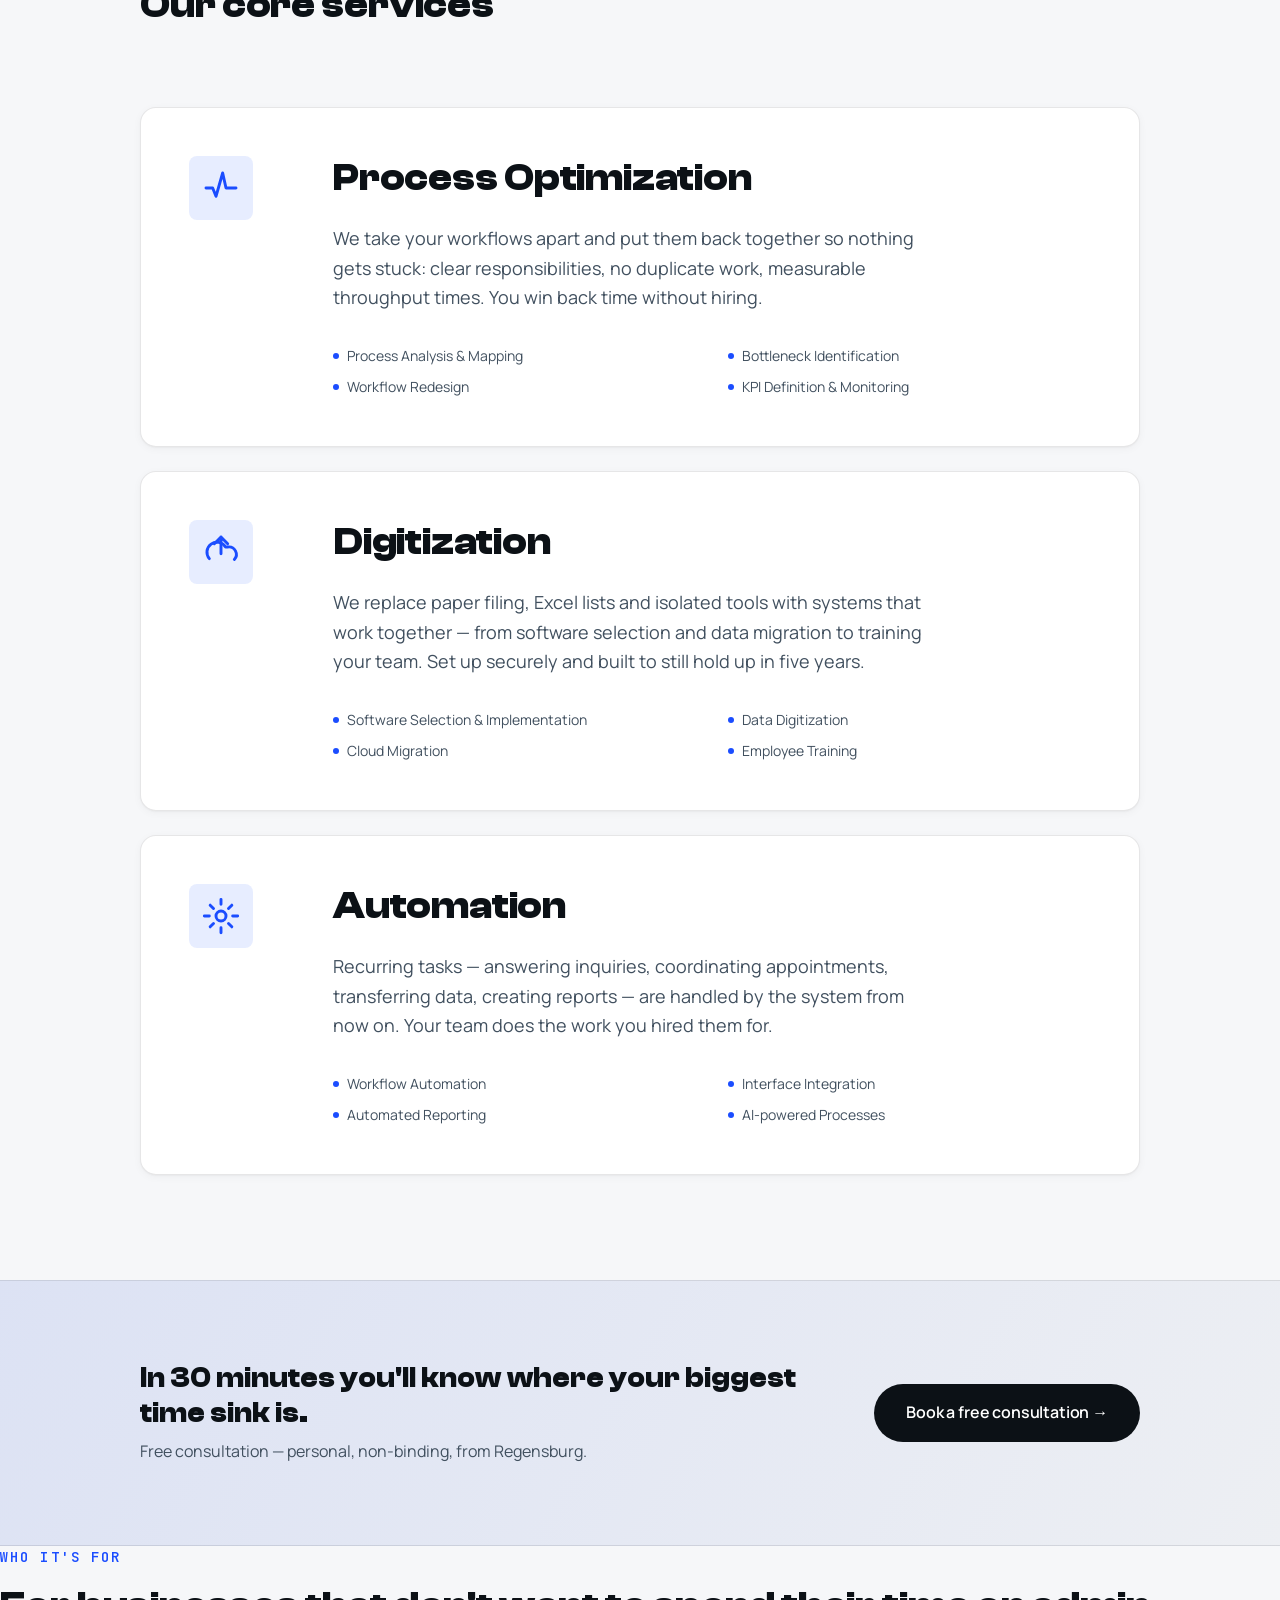
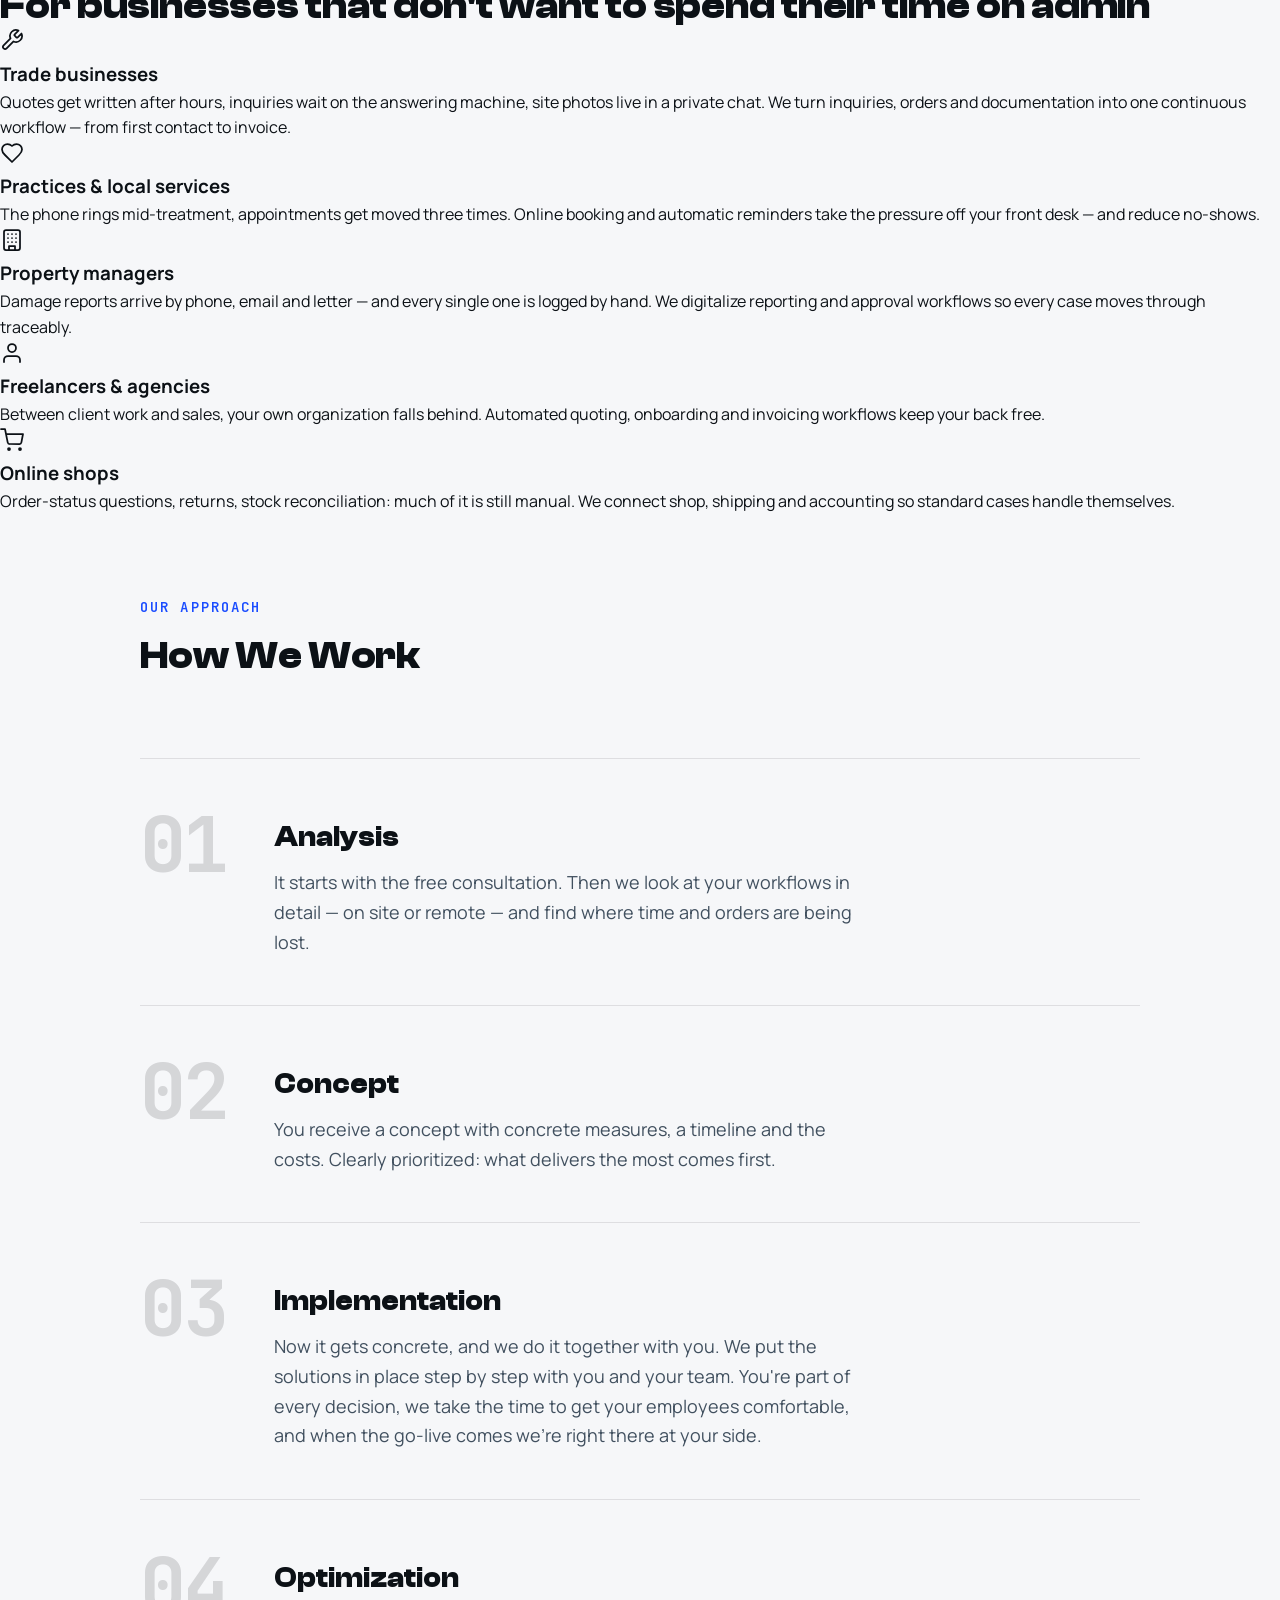
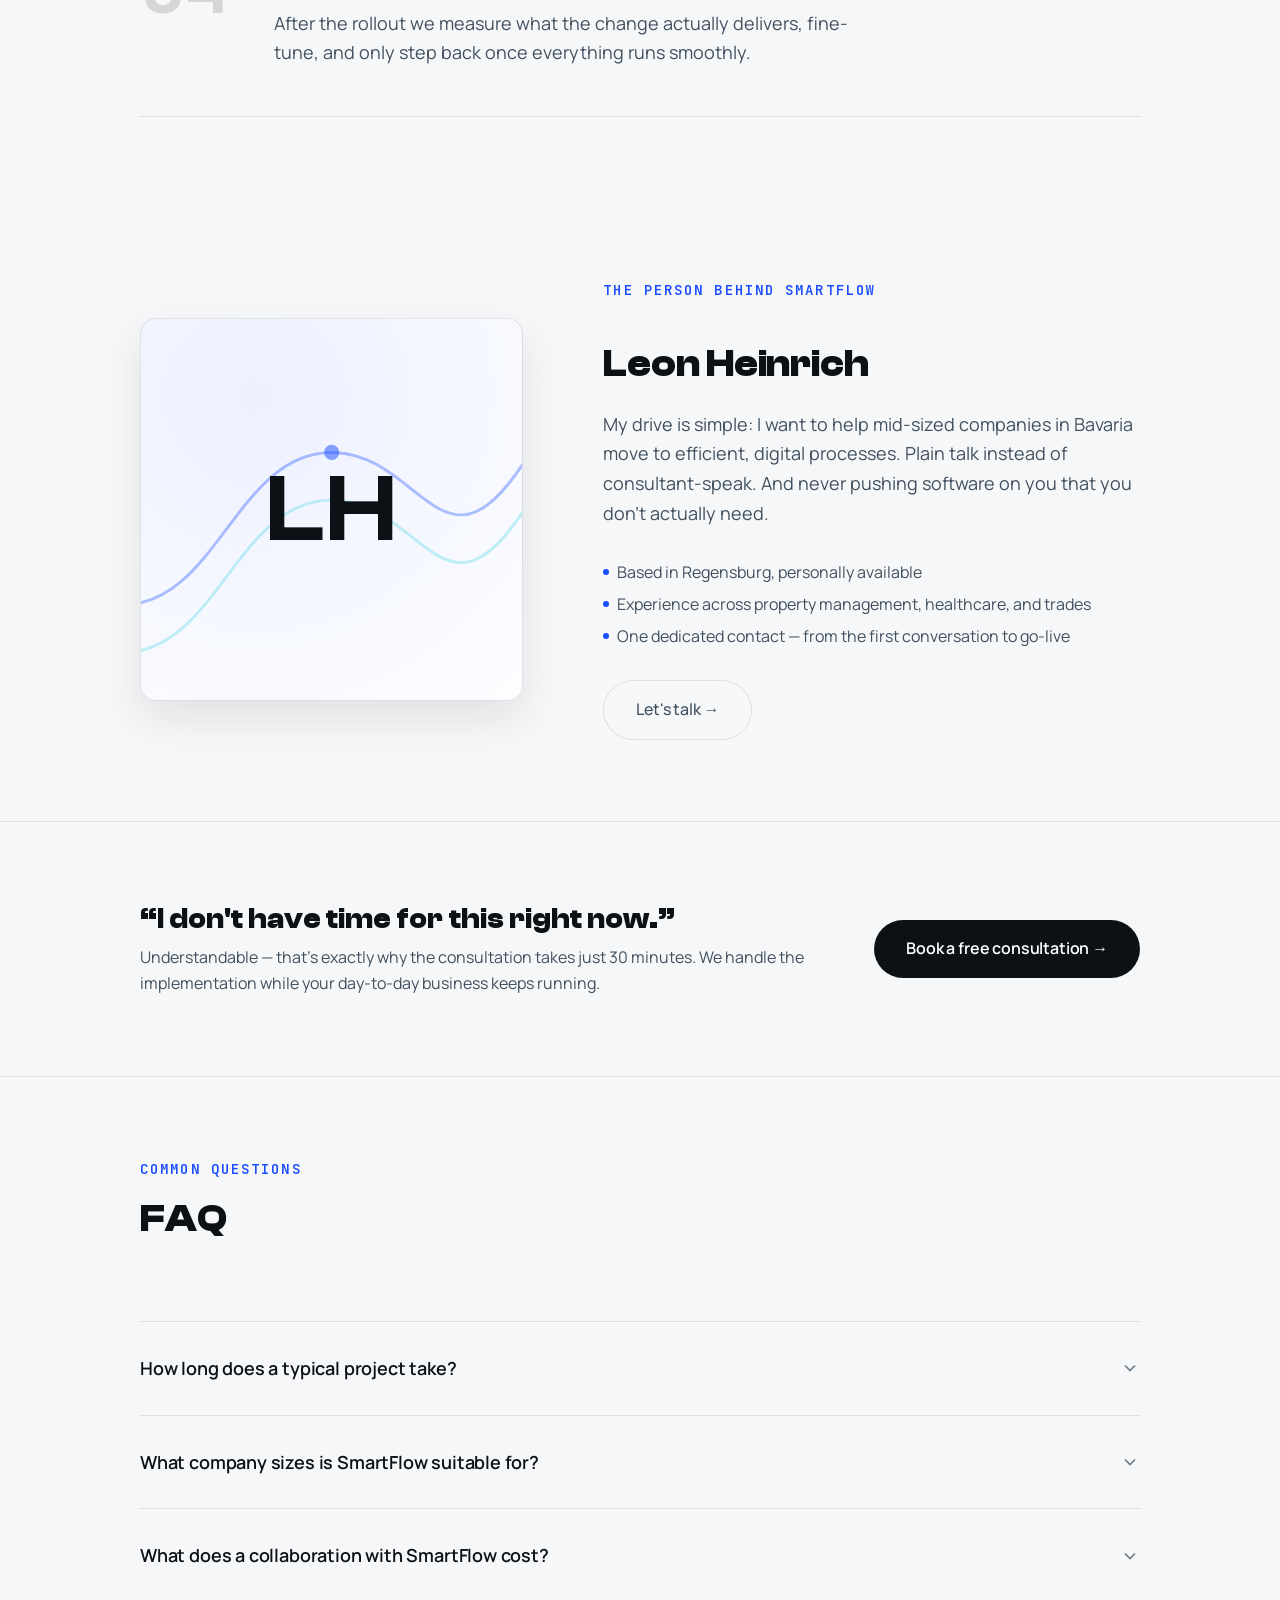
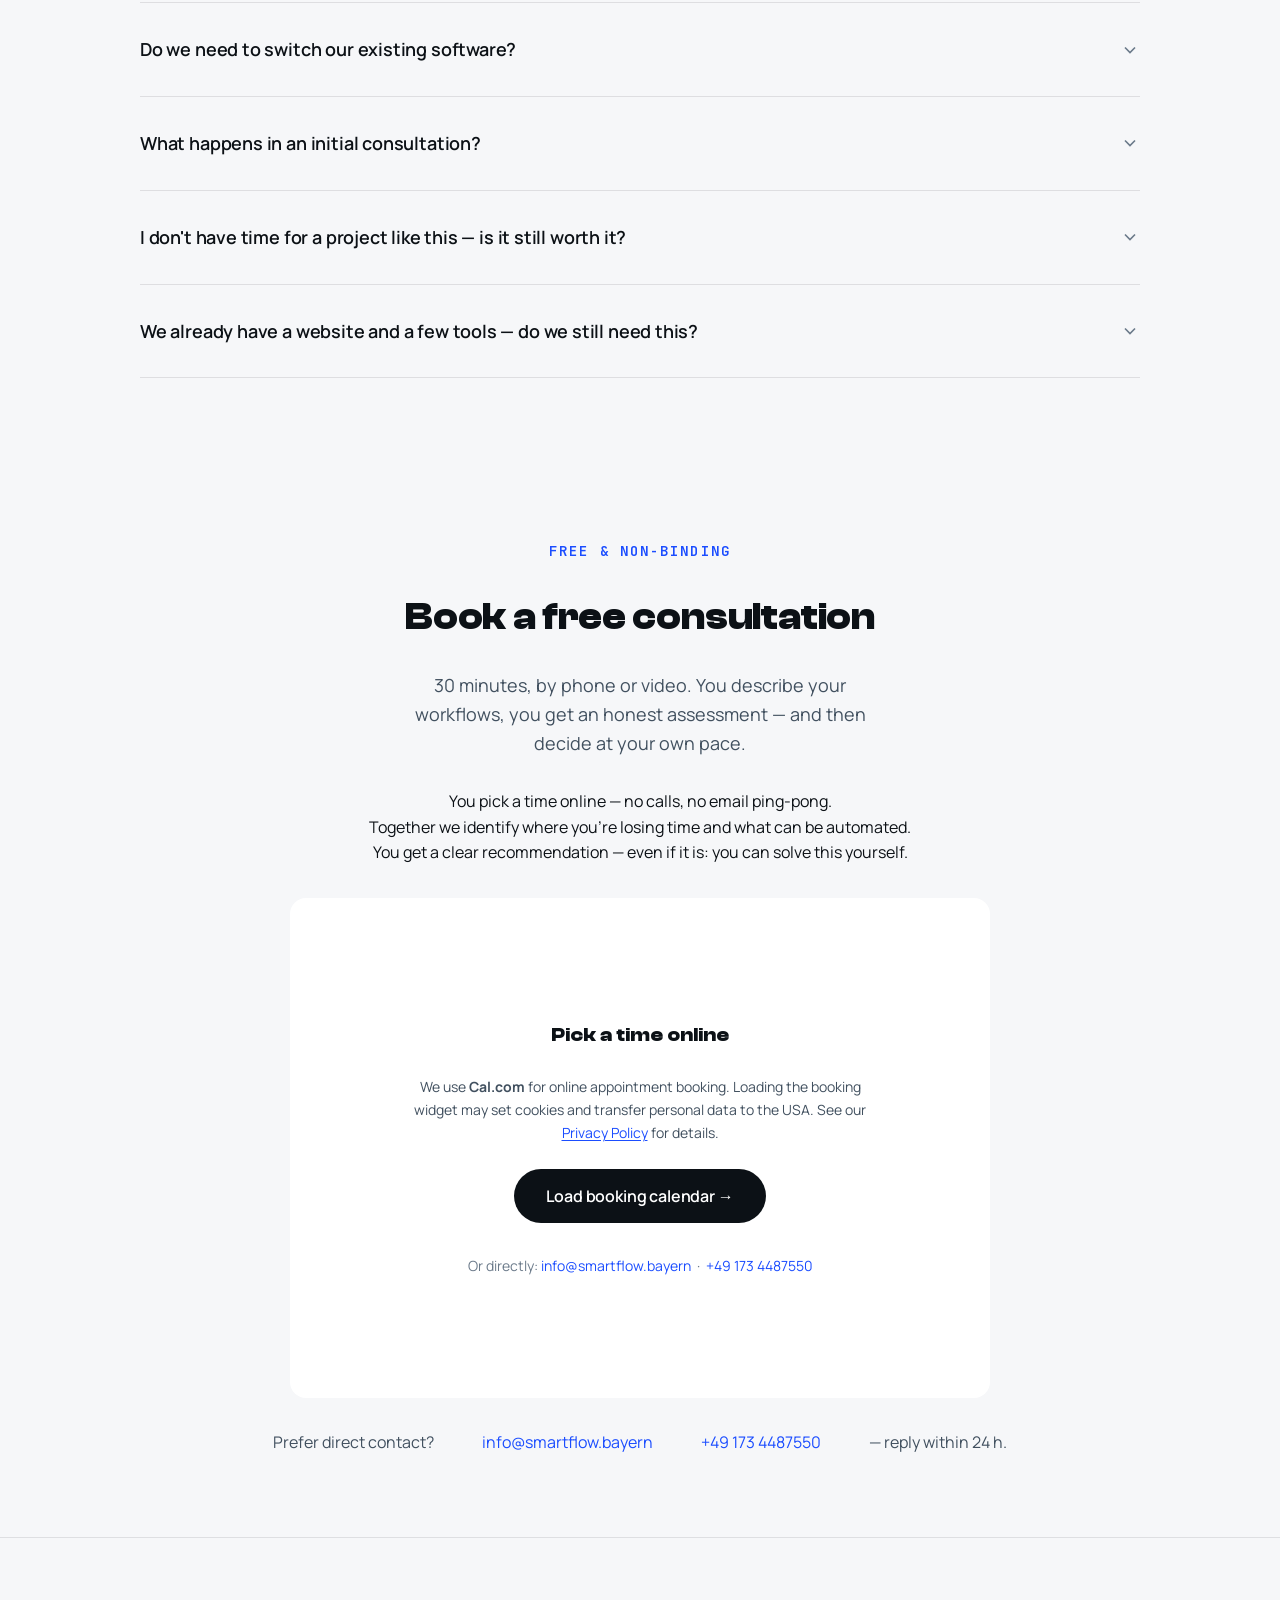
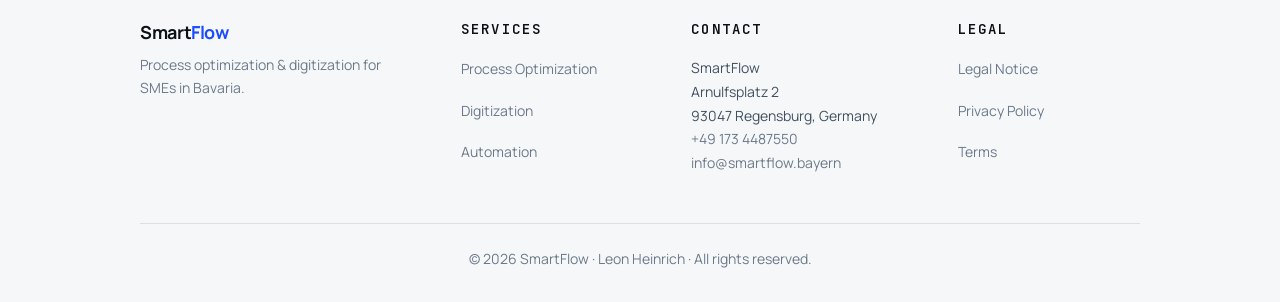
==== commit 1018909e: "feat(en): mirror conversion redesign — pains, audiences, copy, CTAs, FAQ" ====
--- a/en/index.html
+++ b/en/index.html
@@ -112,7 +112,7 @@
         "name": "Process Optimization",
         "provider": { "@id": "https://smartflow.bayern/#organization" },
         "areaServed": { "@type": "State", "name": "Bavaria" },
-        "description": "We take a close look at your existing workflows, find the spots that slow you down, and redesign them. You get noticeably more time back and your workday simply runs smoother.",
+        "description": "We take your workflows apart and put them back together so nothing gets stuck: clear responsibilities, no duplicate work, measurable throughput times. You win back time without hiring.",
         "offers": {
           "@type": "Offer",
           "price": "0",
@@ -127,7 +127,7 @@
         "name": "Digitization",
         "provider": { "@id": "https://smartflow.bayern/#organization" },
         "areaServed": { "@type": "State", "name": "Bavaria" },
-        "description": "From the right software to a full cloud migration, we guide you step by step into the digital world. Pragmatic, secure, and built to still run reliably a few years from now.",
+        "description": "We replace paper filing, Excel lists and isolated tools with systems that work together — from software selection and data migration to training your team. Set up securely and built to still hold up in five years.",
         "offers": {
           "@type": "Offer",
           "price": "0",
@@ -142,7 +142,7 @@
         "name": "Automation",
         "provider": { "@id": "https://smartflow.bayern/#organization" },
         "areaServed": { "@type": "State", "name": "Bavaria" },
-        "description": "We automate recurring tasks, integrate systems, and apply AI so your team can focus on what matters.",
+        "description": "Recurring tasks — answering inquiries, coordinating appointments, transferring data, creating reports — are handled by the system from now on. Your team does the work you hired them for.",
         "offers": {
           "@type": "Offer",
           "price": "0",
@@ -199,6 +199,22 @@
           "@type": "Answer",
           "text": "Relaxed and with no sales pressure. In about 30 minutes (by phone or video) you simply tell me where the shoe pinches right now and what you'd like to achieve. I listen, ask a few focused questions, and then tell you honestly whether and how I can help. You leave the conversation with a clear assessment, whether or not we end up working together afterwards."
         }
+      },
+      {
+        "@type": "Question",
+        "name": "I don't have time for a project like this — is it still worth it?",
+        "acceptedAnswer": {
+          "@type": "Answer",
+          "text": "Especially then. We plan the rollout so your day-to-day business keeps running: we handle preparation and implementation, you make the decisions. Your time investment is predictable and manageable — and the time sinks slowing you down today are gone afterwards."
+        }
+      },
+      {
+        "@type": "Question",
+        "name": "We already have a website and a few tools — do we still need this?",
+        "acceptedAnswer": {
+          "@type": "Answer",
+          "text": "A website and individual tools are the start. What matters is whether they work together: if website inquiries are copied into Excel by hand or appointments are still arranged over the phone, you're giving away most of the benefit. Those connections are exactly what we build."
+        }
       }
     ]
   }
@@ -215,8 +231,9 @@
 
       <div class="nav-links">
         <a href="#services" class="nav-link">Services</a>
+        <a href="#audiences" class="nav-link">Who it's for</a>
         <a href="#contact" class="nav-link">Contact</a>
-        <a href="#contact" class="nav-cta">Book a call</a>
+        <a href="#contact" class="nav-cta">Book a consultation</a>
 
         <div class="lang-toggle">
           <a href="../index.html" class="lang-btn">DE</a>
@@ -241,8 +258,9 @@
   <!-- Mobile Menu -->
   <div class="mobile-menu" id="mobile-menu" aria-hidden="true">
     <a href="#services" class="nav-link">Services</a>
+    <a href="#audiences" class="nav-link">Who it's for</a>
     <a href="#contact" class="nav-link">Contact</a>
-    <a href="#contact" class="nav-cta">Book a call</a>
+    <a href="#contact" class="nav-cta">Book a consultation</a>
     <div class="lang-toggle">
       <a href="../index.html" class="lang-btn">DE</a>
       <span class="lang-separator">|</span>
@@ -258,25 +276,24 @@
     <section class="hero" id="hero">
       <div class="hero-inner">
         <div class="hero-content fade-in">
-          <p class="hero-eyebrow">Process consulting Regensburg · SMEs &amp; trades</p>
+          <p class="hero-eyebrow">Digitalization &amp; process optimization · Regensburg</p>
           <h1 class="hero-title">
-            Up to 30% less<br>
-            administrative work.<br>
-            <span class="accent">In 90 days.</span>
+            Less admin work.<br>
+            More time for your<br>
+            <span class="accent">core business.</span>
           </h1>
           <p class="hero-subtitle">
-            We digitise and automate processes for property managers, medical practices,
-            trades and SMEs across Bavaria. Pragmatic and down to earth: where your existing
-            systems already do the job, we promise never to push new software on you.
+            We digitalize and automate the workflows of trade businesses, medical
+            practices, property managers and SMEs in Bavaria — from the first customer
+            inquiry to the final invoice. And we keep it pragmatic: where your existing
+            systems are good enough, we won't push new software on you.
           </p>
           <div class="hero-actions">
-            <a href="#contact" class="btn-cta">Request efficiency analysis &rarr;</a>
+            <a href="#contact" class="btn-cta">Book a free consultation &rarr;</a>
             <a href="#process" class="btn-secondary">How we work</a>
           </div>
           <p class="hero-trust">
-            <span class="sr-only">5 stars — </span>
-            <span class="hero-trust-stars" aria-hidden="true">★★★★★</span>
-            Based in Regensburg · Free initial consultation · Reply within &lt; 24 h
+            Based in Regensburg · Reply within 24 h · 30 minutes, free &amp; non-binding
           </p>
         </div>
 
@@ -327,6 +344,62 @@
     </section>
 
     <!-- ================================================
+         SECTION 1.5 — PROBLEM / BENEFIT
+         ================================================ -->
+    <section class="pains-section" id="pains">
+      <div class="pains-container">
+        <div class="fade-in">
+          <p class="section-label">Everyday reality</p>
+          <h2 class="section-title">Sound familiar?</h2>
+        </div>
+
+        <div class="tile-grid">
+          <div class="tile fade-in">
+            <span class="tile-glyph" aria-hidden="true">
+              <svg width="24" height="24" viewBox="0 0 24 24" fill="none" stroke="currentColor" stroke-width="1.75" stroke-linecap="round" stroke-linejoin="round"><path d="M22 12h-6l-2 3h-4l-2-3H2"/><path d="M5.45 5.11 2 12v6a2 2 0 0 0 2 2h16a2 2 0 0 0 2-2v-6l-3.45-6.89A2 2 0 0 0 16.76 4H7.24a2 2 0 0 0-1.79 1.11z"/></svg>
+            </span>
+            <h3 class="tile-title">Inquiries slip through</h3>
+            <p class="tile-text">One inquiry arrives by email, one by phone, one through the contact form. By the time they're all answered, the fastest competitor has won the job.</p>
+          </div>
+
+          <div class="tile fade-in">
+            <span class="tile-glyph" aria-hidden="true">
+              <svg width="24" height="24" viewBox="0 0 24 24" fill="none" stroke="currentColor" stroke-width="1.75" stroke-linecap="round" stroke-linejoin="round"><rect x="9" y="9" width="13" height="13" rx="2"/><path d="M5 15H4a2 2 0 0 1-2-2V4a2 2 0 0 1 2-2h9a2 2 0 0 1 2 2v1"/></svg>
+            </span>
+            <h3 class="tile-title">Everything is typed twice</h3>
+            <p class="tile-text">Quote in Word, order in Excel, invoice in the accounting tool: the same data entered three times — and three chances for errors.</p>
+          </div>
+
+          <div class="tile fade-in">
+            <span class="tile-glyph" aria-hidden="true">
+              <svg width="24" height="24" viewBox="0 0 24 24" fill="none" stroke="currentColor" stroke-width="1.75" stroke-linecap="round" stroke-linejoin="round"><circle cx="12" cy="12" r="10"/><path d="M12 6v6l4 2"/></svg>
+            </span>
+            <h3 class="tile-title">Scheduling eats phone time</h3>
+            <p class="tile-text">Every appointment means writing back and forth, calling, rescheduling. Time your day-to-day business doesn't have.</p>
+          </div>
+
+          <div class="tile fade-in">
+            <span class="tile-glyph" aria-hidden="true">
+              <svg width="24" height="24" viewBox="0 0 24 24" fill="none" stroke="currentColor" stroke-width="1.75" stroke-linecap="round" stroke-linejoin="round"><circle cx="11" cy="11" r="8"/><path d="m21 21-4.35-4.35"/></svg>
+            </span>
+            <h3 class="tile-title">No overview</h3>
+            <p class="tile-text">Which job is at what stage? Who's waiting for a reply? Only whoever digs through inboxes and folders knows.</p>
+          </div>
+        </div>
+
+        <div class="benefits-block fade-in">
+          <h3 class="benefits-title">What changes with SmartFlow</h3>
+          <ul class="benefits-list" role="list">
+            <li>Inquiries arrive in one place and are captured and answered automatically.</li>
+            <li>Appointments book themselves through your online calendar — reminders included.</li>
+            <li>Data flows from inquiry to invoice without retyping.</li>
+            <li>You can see the status of every job at any time — without searching.</li>
+          </ul>
+        </div>
+      </div>
+    </section>
+
+    <!-- ================================================
          SECTION 2 — SERVICES
          ================================================ -->
     <section class="services-section" id="services">
@@ -347,7 +420,7 @@
             <div class="service-body">
               <h3 class="service-title">Process Optimization</h3>
               <p class="service-description">
-                We take a close look at your existing workflows, find the spots that slow you down, and redesign them from the ground up. You get noticeably more time back, and your workday simply runs smoother.
+                We take your workflows apart and put them back together so nothing gets stuck: clear responsibilities, no duplicate work, measurable throughput times. You win back time without hiring.
               </p>
               <ul class="service-features">
                 <li class="service-feature">Process Analysis &amp; Mapping</li>
@@ -370,7 +443,7 @@
             <div class="service-body">
               <h3 class="service-title">Digitization</h3>
               <p class="service-description">
-                From the right software to a full cloud migration, we guide you step by step into the digital world. Pragmatic, secure, and built to still run reliably a few years from now.
+                We replace paper filing, Excel lists and isolated tools with systems that work together — from software selection and data migration to training your team. Set up securely and built to still hold up in five years.
               </p>
               <ul class="service-features">
                 <li class="service-feature">Software Selection &amp; Implementation</li>
@@ -393,7 +466,7 @@
             <div class="service-body">
               <h3 class="service-title">Automation</h3>
               <p class="service-description">
-                Automate recurring tasks, reduce errors, and free up valuable working time for what matters.
+                Recurring tasks — answering inquiries, coordinating appointments, transferring data, creating reports — are handled by the system from now on. Your team does the work you hired them for.
               </p>
               <ul class="service-features">
                 <li class="service-feature">Workflow Automation</li>
@@ -409,18 +482,121 @@
     </section>
 
     <!-- CTA Banner #1: after Services -->
-    <aside class="cta-banner fade-in" aria-label="Book a consultation now">
+    <aside class="cta-banner fade-in" aria-label="Book a free consultation">
       <div class="cta-banner-inner">
         <div class="cta-banner-text">
-          <h2 class="cta-banner-title">In 30 minutes you'll know where your biggest bottleneck is.</h2>
-          <p class="cta-banner-sub">Free. No obligation. Personally from Regensburg.</p>
-        </div>
-        <a href="#contact" class="btn-cta">Request efficiency audit &rarr;</a>
+          <h2 class="cta-banner-title">In 30 minutes you'll know where your biggest time sink is.</h2>
+          <p class="cta-banner-sub">Free consultation — personal, non-binding, from Regensburg.</p>
+        </div>
+        <a href="#contact" class="btn-cta">Book a free consultation &rarr;</a>
       </div>
     </aside>
 
     <!-- ================================================
-         SECTION 2.5 — ABOUT (TODO: replace placeholder photo and bio)
+         SECTION 2.7 — WHO IT'S FOR
+         ================================================ -->
+    <section class="audiences-section" id="audiences">
+      <div class="audiences-container">
+        <div class="fade-in">
+          <p class="section-label">Who it's for</p>
+          <h2 class="section-title">For businesses that don't want to spend their time on admin</h2>
+        </div>
+
+        <div class="tile-grid">
+          <div class="tile fade-in">
+            <span class="tile-glyph" aria-hidden="true">
+              <svg width="24" height="24" viewBox="0 0 24 24" fill="none" stroke="currentColor" stroke-width="1.75" stroke-linecap="round" stroke-linejoin="round"><path d="M14.7 6.3a1 1 0 0 0 0 1.4l1.6 1.6a1 1 0 0 0 1.4 0l3.77-3.77a6 6 0 0 1-7.94 7.94l-6.91 6.91a2.12 2.12 0 0 1-3-3l6.91-6.91a6 6 0 0 1 7.94-7.94l-3.76 3.76z"/></svg>
+            </span>
+            <h3 class="tile-title">Trade businesses</h3>
+            <p class="tile-text">Quotes get written after hours, inquiries wait on the answering machine, site photos live in a private chat. We turn inquiries, orders and documentation into one continuous workflow — from first contact to invoice.</p>
+          </div>
+
+          <div class="tile fade-in">
+            <span class="tile-glyph" aria-hidden="true">
+              <svg width="24" height="24" viewBox="0 0 24 24" fill="none" stroke="currentColor" stroke-width="1.75" stroke-linecap="round" stroke-linejoin="round"><path d="M19 14c1.49-1.46 3-3.21 3-5.5A5.5 5.5 0 0 0 16.5 3c-1.76 0-3 .5-4.5 2-1.5-1.5-2.74-2-4.5-2A5.5 5.5 0 0 0 2 8.5c0 2.3 1.5 4.05 3 5.5l7 7z"/></svg>
+            </span>
+            <h3 class="tile-title">Practices &amp; local services</h3>
+            <p class="tile-text">The phone rings mid-treatment, appointments get moved three times. Online booking and automatic reminders take the pressure off your front desk — and reduce no-shows.</p>
+          </div>
+
+          <div class="tile fade-in">
+            <span class="tile-glyph" aria-hidden="true">
+              <svg width="24" height="24" viewBox="0 0 24 24" fill="none" stroke="currentColor" stroke-width="1.75" stroke-linecap="round" stroke-linejoin="round"><rect x="4" y="2" width="16" height="20" rx="2"/><path d="M9 22v-4h6v4"/><path d="M8 6h.01M16 6h.01M12 6h.01M8 10h.01M16 10h.01M12 10h.01M8 14h.01M16 14h.01M12 14h.01"/></svg>
+            </span>
+            <h3 class="tile-title">Property managers</h3>
+            <p class="tile-text">Damage reports arrive by phone, email and letter — and every single one is logged by hand. We digitalize reporting and approval workflows so every case moves through traceably.</p>
+          </div>
+
+          <div class="tile fade-in">
+            <span class="tile-glyph" aria-hidden="true">
+              <svg width="24" height="24" viewBox="0 0 24 24" fill="none" stroke="currentColor" stroke-width="1.75" stroke-linecap="round" stroke-linejoin="round"><path d="M20 21v-2a4 4 0 0 0-4-4H8a4 4 0 0 0-4 4v2"/><circle cx="12" cy="7" r="4"/></svg>
+            </span>
+            <h3 class="tile-title">Freelancers &amp; agencies</h3>
+            <p class="tile-text">Between client work and sales, your own organization falls behind. Automated quoting, onboarding and invoicing workflows keep your back free.</p>
+          </div>
+
+          <div class="tile tile-wide fade-in">
+            <span class="tile-glyph" aria-hidden="true">
+              <svg width="24" height="24" viewBox="0 0 24 24" fill="none" stroke="currentColor" stroke-width="1.75" stroke-linecap="round" stroke-linejoin="round"><circle cx="9" cy="21" r="1"/><circle cx="20" cy="21" r="1"/><path d="M1 1h4l2.68 13.39a2 2 0 0 0 2 1.61h9.72a2 2 0 0 0 2-1.61L23 6H6"/></svg>
+            </span>
+            <h3 class="tile-title">Online shops</h3>
+            <p class="tile-text">Order-status questions, returns, stock reconciliation: much of it is still manual. We connect shop, shipping and accounting so standard cases handle themselves.</p>
+          </div>
+        </div>
+      </div>
+    </section>
+
+    <!-- ================================================
+         SECTION 3 — PROCESS
+         ================================================ -->
+    <section class="process-section" id="process">
+      <div class="process-container">
+
+        <div class="process-header fade-in">
+          <p class="section-label">Our Approach</p>
+          <h2 class="section-title">How We Work</h2>
+        </div>
+
+        <div class="process-steps">
+
+          <div class="process-step fade-in">
+            <span class="process-number">01</span>
+            <div class="process-body">
+              <h3 class="process-title">Analysis</h3>
+              <p class="process-description">It starts with the free consultation. Then we look at your workflows in detail — on site or remote — and find where time and orders are being lost.</p>
+            </div>
+          </div>
+
+          <div class="process-step fade-in">
+            <span class="process-number">02</span>
+            <div class="process-body">
+              <h3 class="process-title">Concept</h3>
+              <p class="process-description">You receive a concept with concrete measures, a timeline and the costs. Clearly prioritized: what delivers the most comes first.</p>
+            </div>
+          </div>
+
+          <div class="process-step fade-in">
+            <span class="process-number">03</span>
+            <div class="process-body">
+              <h3 class="process-title">Implementation</h3>
+              <p class="process-description">Now it gets concrete, and we do it together with you. We put the solutions in place step by step with you and your team. You're part of every decision, we take the time to get your employees comfortable, and when the go-live comes we're right there at your side.</p>
+            </div>
+          </div>
+
+          <div class="process-step fade-in">
+            <span class="process-number">04</span>
+            <div class="process-body">
+              <h3 class="process-title">Optimization</h3>
+              <p class="process-description">After the rollout we measure what the change actually delivers, fine-tune, and only step back once everything runs smoothly.</p>
+            </div>
+          </div>
+
+        </div>
+      </div>
+    </section>
+
+    <!-- ================================================
+         SECTION 3.5 — ABOUT
          ================================================ -->
     <section class="about-section" id="about">
       <div class="about-container">
@@ -449,6 +625,7 @@
             <ul class="about-credentials">
               <li>Based in Regensburg, personally available</li>
               <li>Experience across property management, healthcare, and trades</li>
+              <li>One dedicated contact — from the first conversation to go-live</li>
             </ul>
             <a href="#contact" class="btn-secondary about-cta">Let's talk &rarr;</a>
           </div>
@@ -456,63 +633,14 @@
       </div>
     </section>
 
-    <!-- ================================================
-         SECTION 3 — PROCESS
-         ================================================ -->
-    <section class="process-section" id="process">
-      <div class="process-container">
-
-        <div class="process-header fade-in">
-          <p class="section-label">Our Approach</p>
-          <h2 class="section-title">How We Work</h2>
-        </div>
-
-        <div class="process-steps">
-
-          <div class="process-step fade-in">
-            <span class="process-number">01</span>
-            <div class="process-body">
-              <h3 class="process-title">Analysis</h3>
-              <p class="process-description">We map your current processes, challenges, and goals through in-depth conversations and process mapping.</p>
-            </div>
-          </div>
-
-          <div class="process-step fade-in">
-            <span class="process-number">02</span>
-            <div class="process-body">
-              <h3 class="process-title">Concept</h3>
-              <p class="process-description">Based on the analysis, we develop a tailored concept with concrete measures and a clear timeline.</p>
-            </div>
-          </div>
-
-          <div class="process-step fade-in">
-            <span class="process-number">03</span>
-            <div class="process-body">
-              <h3 class="process-title">Implementation</h3>
-              <p class="process-description">Now it gets concrete, and we do it together with you. We put the solutions in place step by step with you and your team. You're part of every decision, we take the time to get your employees comfortable, and when the go-live comes we're right there at your side.</p>
-            </div>
-          </div>
-
-          <div class="process-step fade-in">
-            <span class="process-number">04</span>
-            <div class="process-body">
-              <h3 class="process-title">Optimization</h3>
-              <p class="process-description">After launch, we measure results, continuously optimize, and ensure lasting success.</p>
-            </div>
-          </div>
-
-        </div>
-      </div>
-    </section>
-
-    <!-- CTA Banner #2: after Results -->
-    <aside class="cta-banner cta-banner-alt fade-in" aria-label="Book a slot now">
+    <!-- CTA Banner #2: Objection bridge after About -->
+    <aside class="cta-banner cta-banner-alt fade-in" aria-label="Book a free consultation">
       <div class="cta-banner-inner">
         <div class="cta-banner-text">
-          <h2 class="cta-banner-title">Ready to see your numbers?</h2>
-          <p class="cta-banner-sub">In a 30-minute call we map out which results are realistic for your business.</p>
-        </div>
-        <a href="#contact" class="btn-cta">Book a slot &rarr;</a>
+          <h2 class="cta-banner-title">&ldquo;I don't have time for this right now.&rdquo;</h2>
+          <p class="cta-banner-sub">Understandable — that's exactly why the consultation takes just 30 minutes. We handle the implementation while your day-to-day business keeps running.</p>
+        </div>
+        <a href="#contact" class="btn-cta">Book a free consultation &rarr;</a>
       </div>
     </aside>
 
@@ -579,6 +707,26 @@
             </div>
           </details>
 
+          <details class="faq-item fade-in">
+            <summary class="faq-question">
+              <span>I don't have time for a project like this — is it still worth it?</span>
+              <svg class="faq-chevron" width="20" height="20" viewBox="0 0 24 24" fill="none" stroke="currentColor" stroke-width="2"><path d="m6 9 6 6 6-6"/></svg>
+            </summary>
+            <div class="faq-answer">
+              <p>Especially then. We plan the rollout so your day-to-day business keeps running: we handle preparation and implementation, you make the decisions. Your time investment is predictable and manageable — and the time sinks slowing you down today are gone afterwards.</p>
+            </div>
+          </details>
+
+          <details class="faq-item fade-in">
+            <summary class="faq-question">
+              <span>We already have a website and a few tools — do we still need this?</span>
+              <svg class="faq-chevron" width="20" height="20" viewBox="0 0 24 24" fill="none" stroke="currentColor" stroke-width="2"><path d="m6 9 6 6 6-6"/></svg>
+            </summary>
+            <div class="faq-answer">
+              <p>A website and individual tools are the start. What matters is whether they work together: if website inquiries are copied into Excel by hand or appointments are still arranged over the phone, you're giving away most of the benefit. Those connections are exactly what we build.</p>
+            </div>
+          </details>
+
         </div>
       </div>
     </section>
@@ -589,11 +737,18 @@
     <section class="contact-section" id="contact">
       <div class="contact-container">
 
-        <p class="contact-label fade-in">Free &amp; Non-binding</p>
-        <h2 class="contact-title fade-in">Book a consultation</h2>
+        <p class="contact-label fade-in">Free &amp; non-binding</p>
+        <h2 class="contact-title fade-in">Book a free consultation</h2>
         <p class="contact-subtitle fade-in">
-          Free. No obligation. In 30 minutes you'll know if we can help.
+          30 minutes, by phone or video. You describe your workflows, you get
+          an honest assessment — and then decide at your own pace.
         </p>
+
+        <ul class="benefits-list contact-flow fade-in" role="list" aria-label="How the call works">
+          <li>You pick a time online — no calls, no email ping-pong.</li>
+          <li>Together we identify where you're losing time and what can be automated.</li>
+          <li>You get a clear recommendation — even if it is: you can solve this yourself.</li>
+        </ul>
 
         <!-- Cal.com inline embed (Click-to-Load: GDPR-compliant, no third party without consent) -->
         <div class="cal-embed-wrapper fade-in" id="cal-embed">
@@ -677,9 +832,10 @@
 
         <!-- Fallback contact -->
         <div class="contact-fallback fade-in">
-          <span>Or directly:</span>
+          <span>Prefer direct contact?</span>
           <a href="mailto:info@smartflow.bayern">info@smartflow.bayern</a>
           <a href="tel:+491734487550">+49 173 4487550</a>
+          <span>— reply within 24 h.</span>
         </div>
 
       </div>
@@ -687,7 +843,7 @@
 
     <!-- Sticky Mobile CTA -->
     <a href="#contact" class="sticky-cta" id="sticky-cta" aria-label="Book a consultation">
-      Book a slot
+      Book a consultation
     </a>
   </main>
 
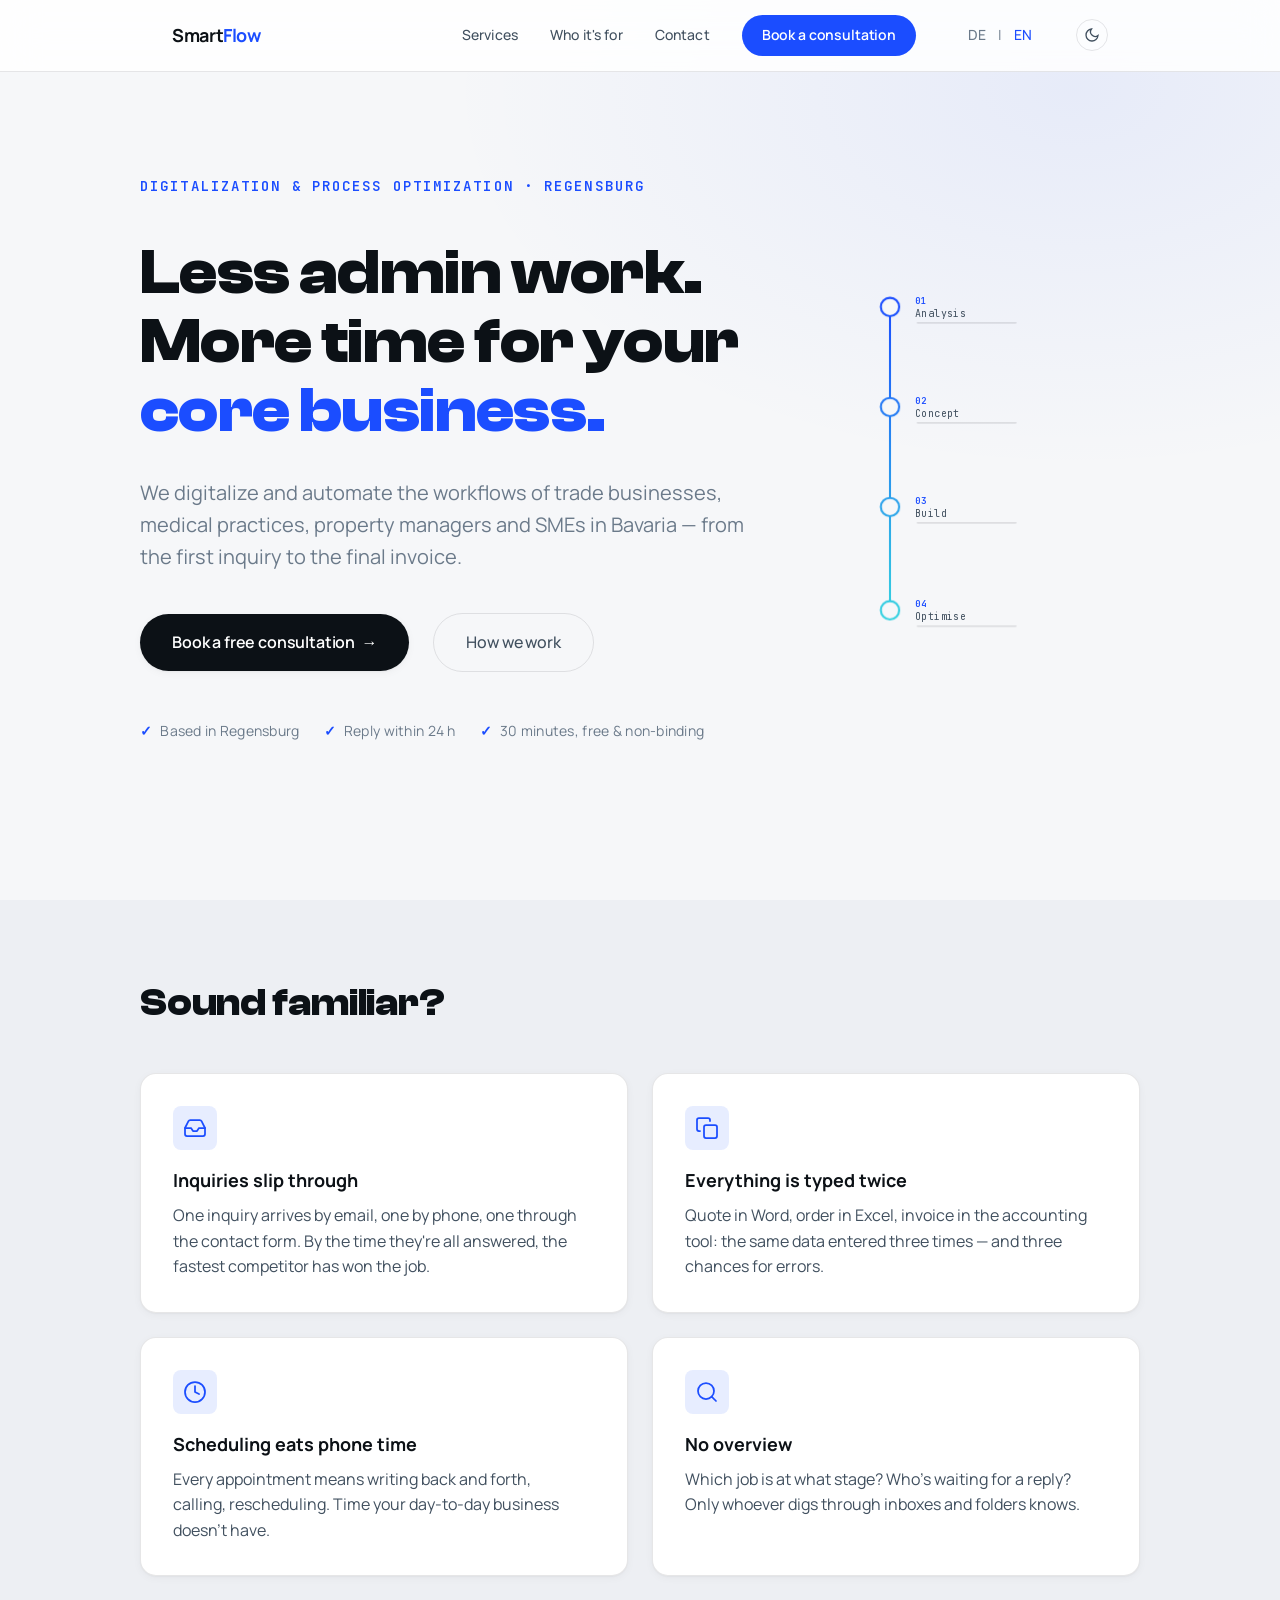
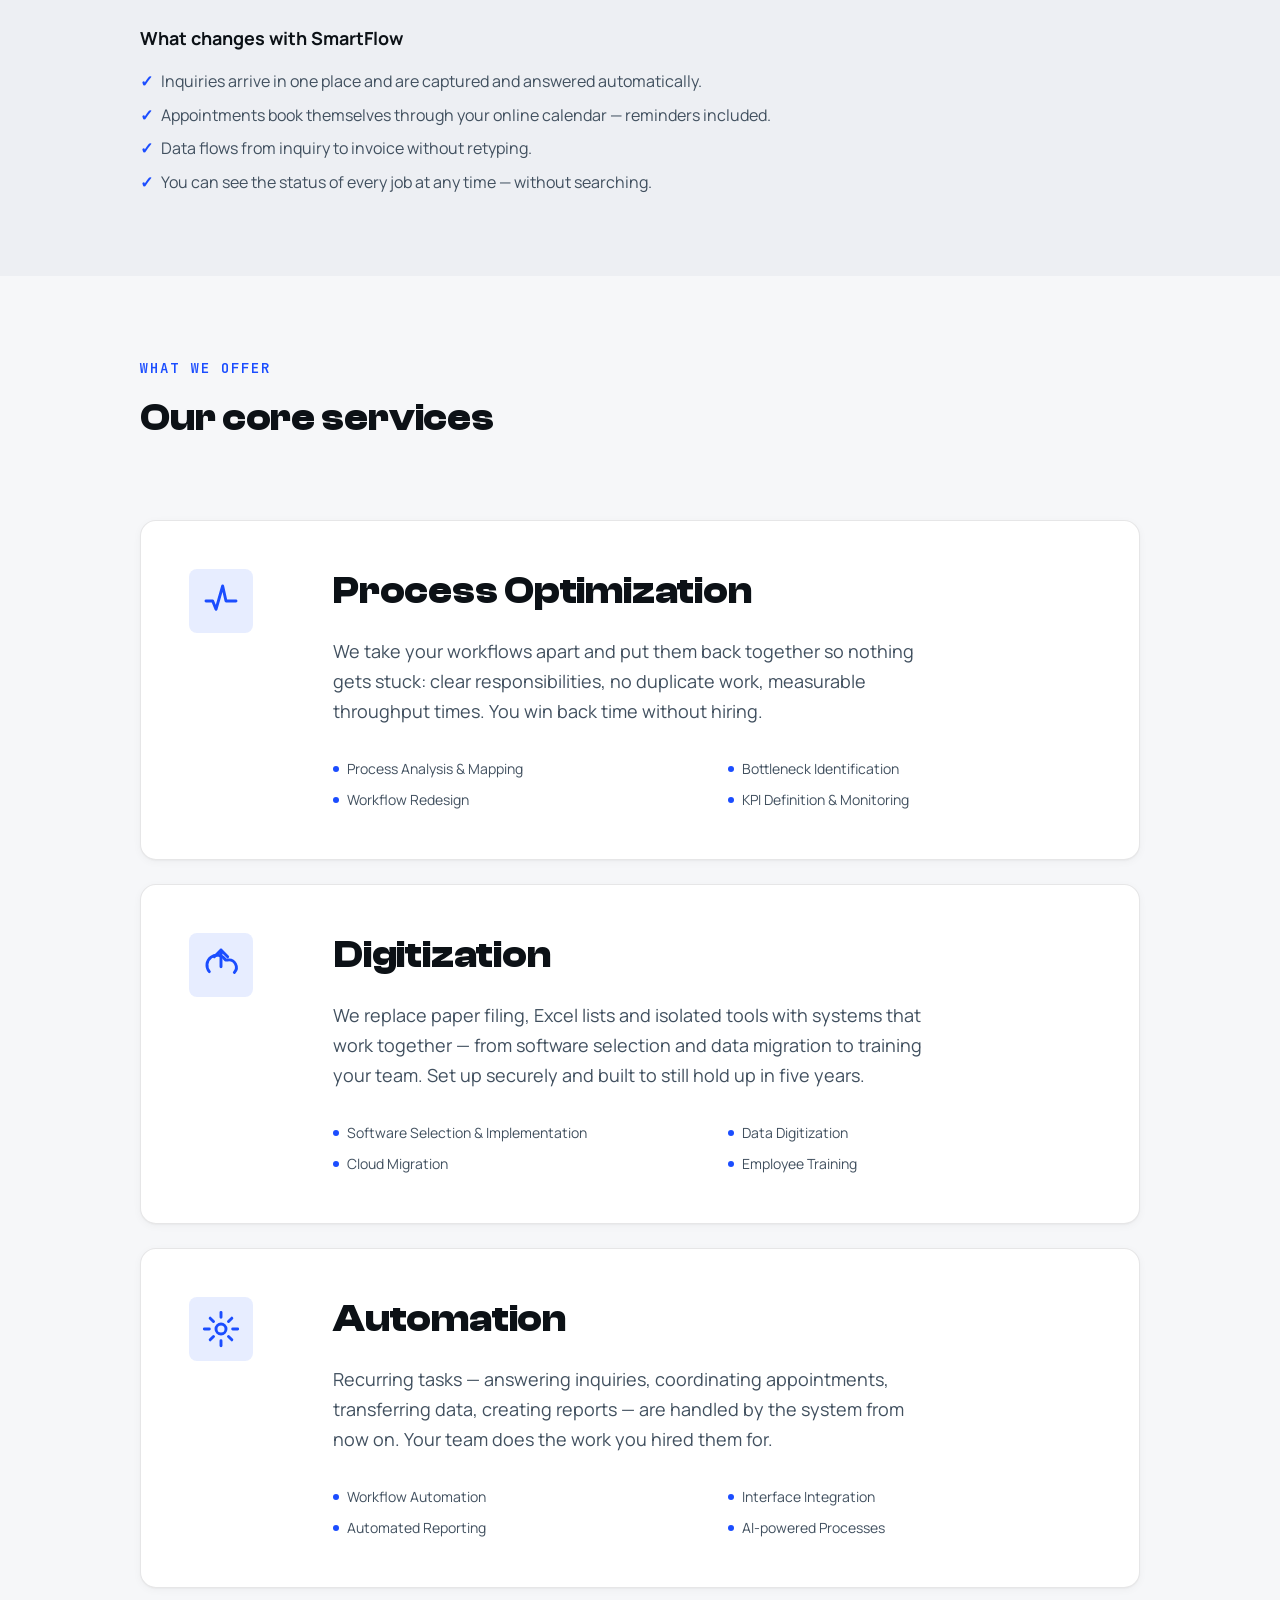
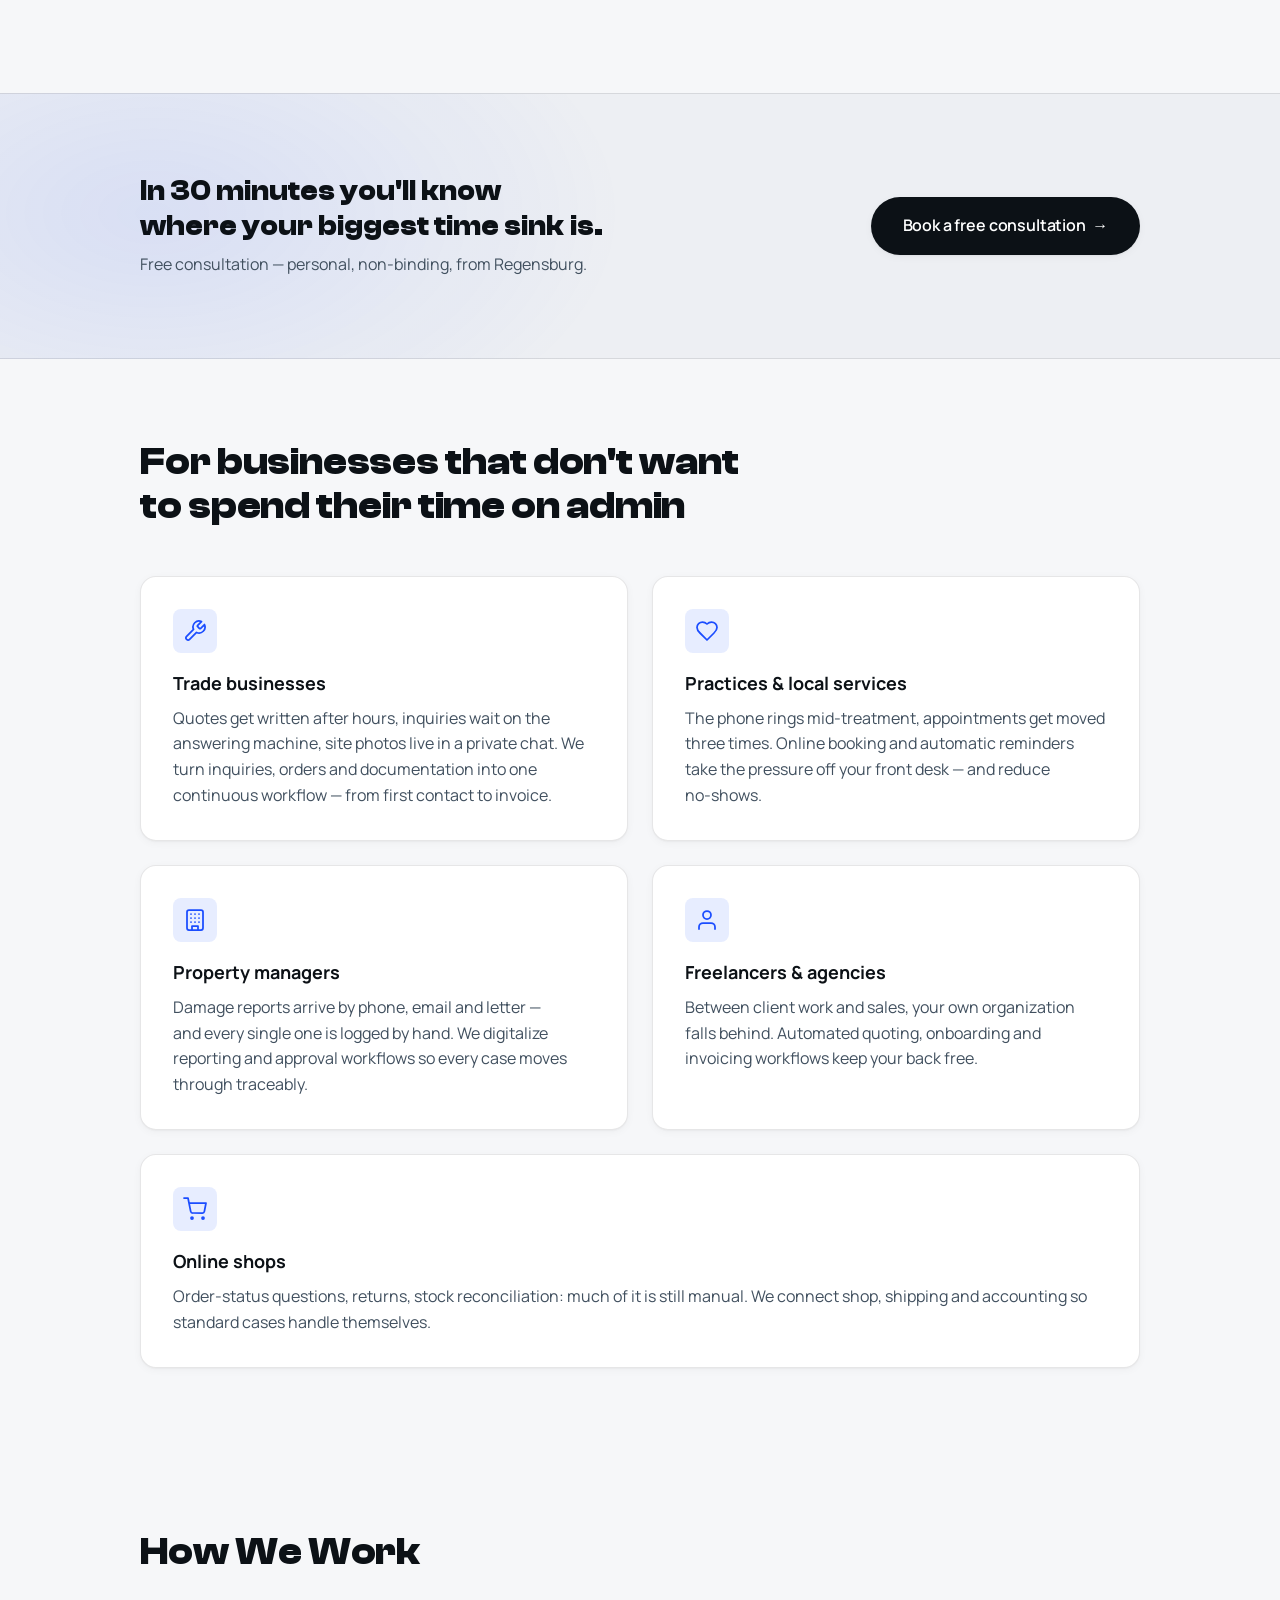
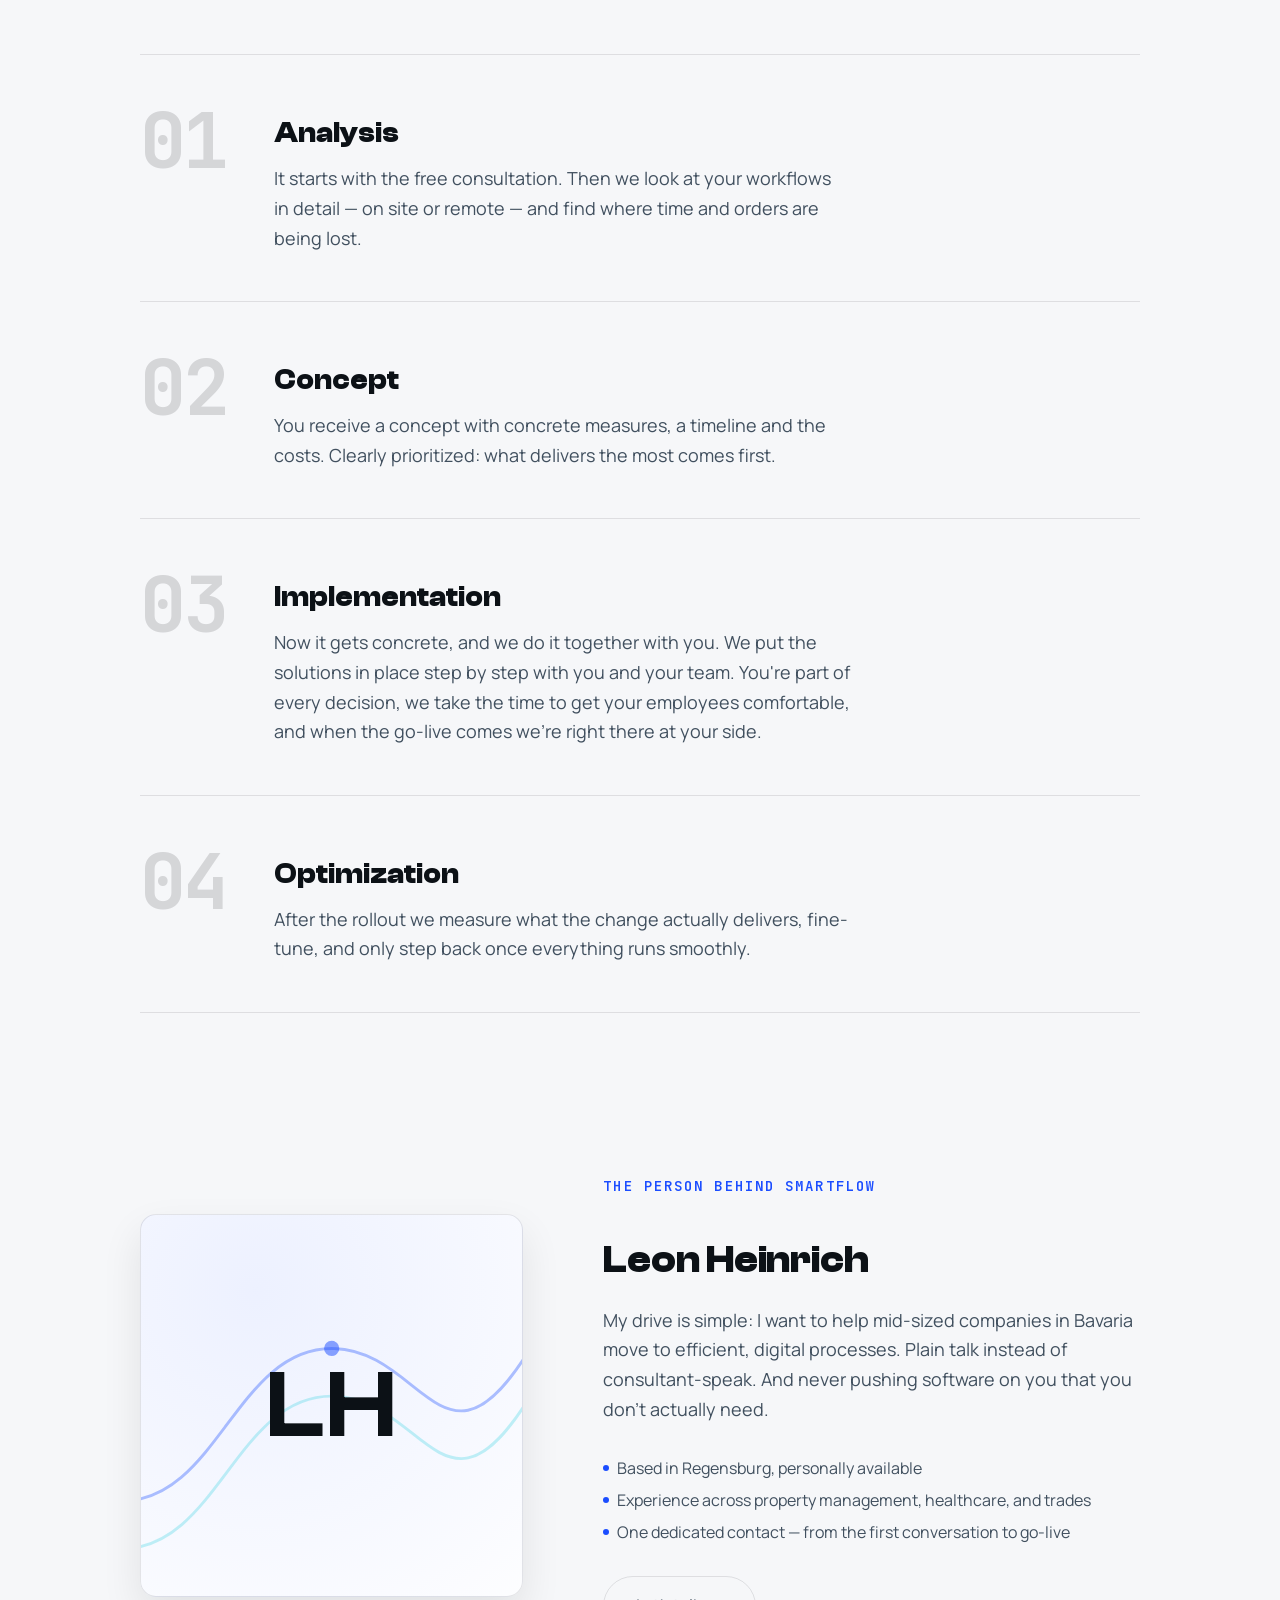
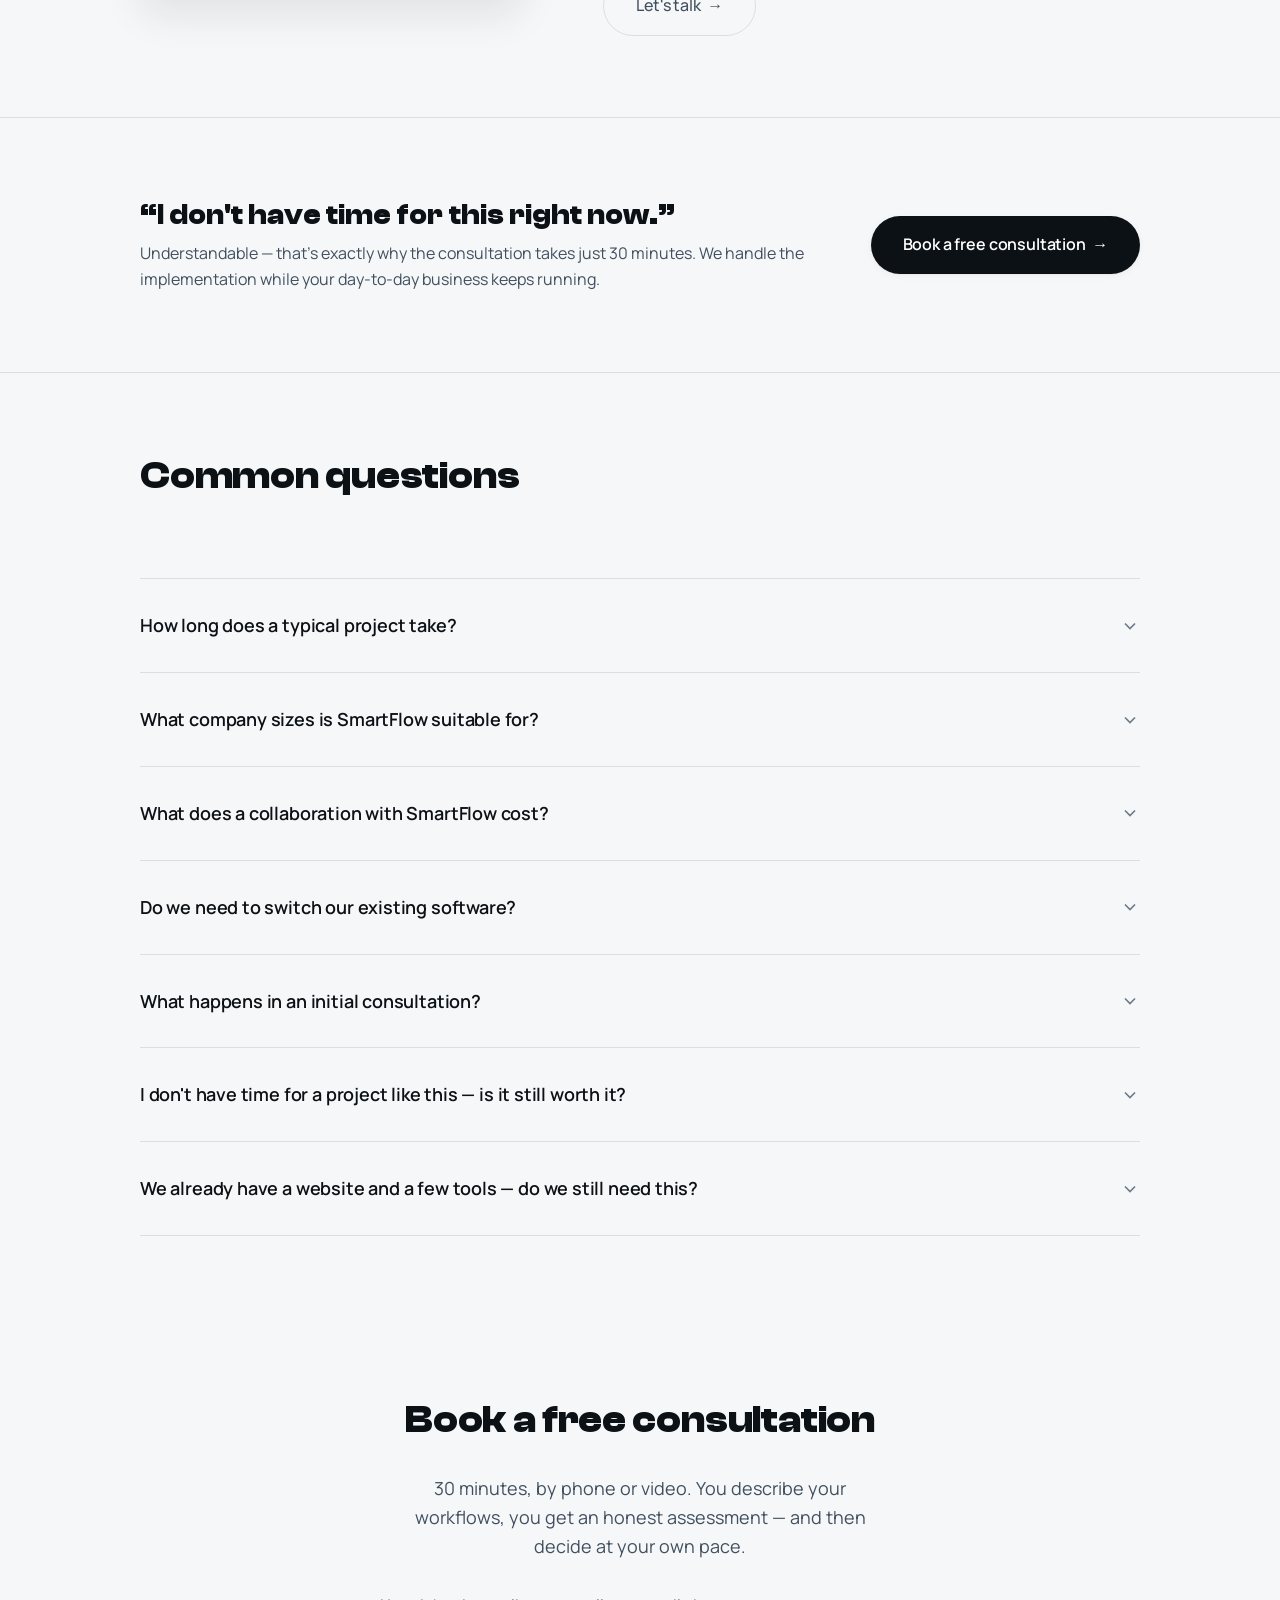
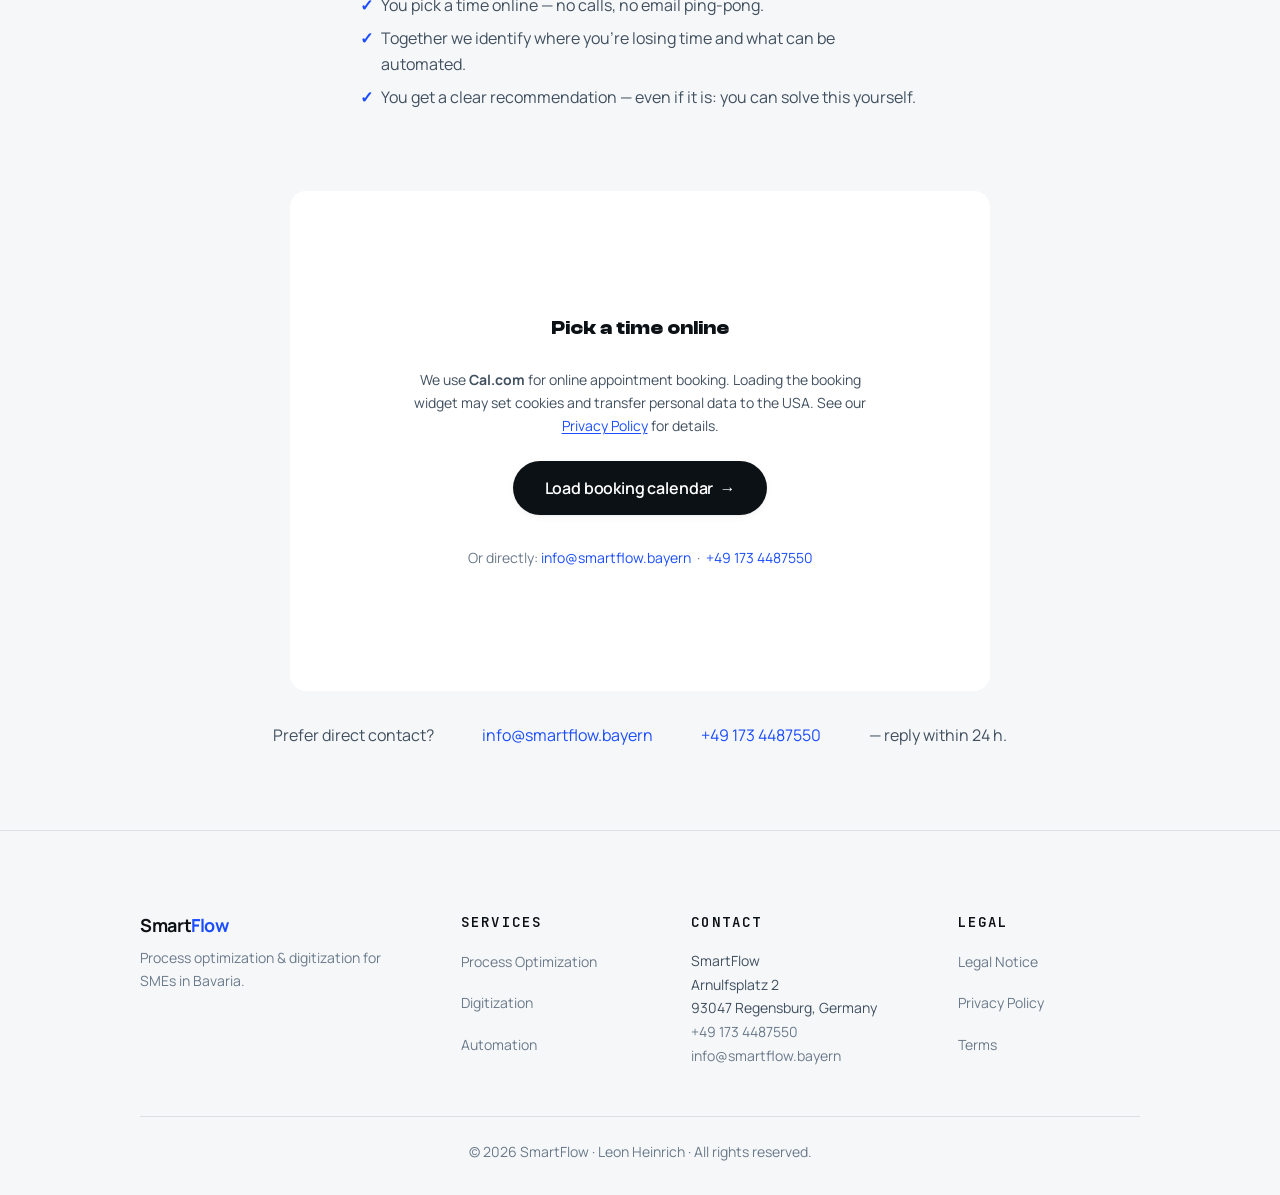
==== commit 2fe9d553: "Taste-Skill-Veredelung: Micro-Interactions, Tiefe, Eyebrow-Reduktion, A11y - Buttons: Hover-Lift + A" ====
--- a/en/index.html
+++ b/en/index.html
@@ -222,6 +222,8 @@
 </head>
 <body>
 
+  <a class="skip-link" href="#main">Skip to content</a>
+
   <!-- ================================================
        HEADER / NAVIGATION
        ================================================ -->
@@ -268,7 +270,7 @@
     </div>
   </div>
 
-  <main>
+  <main id="main">
 
     <!-- ================================================
          SECTION 1 — HERO
@@ -284,17 +286,18 @@
           </h1>
           <p class="hero-subtitle">
             We digitalize and automate the workflows of trade businesses, medical
-            practices, property managers and SMEs in Bavaria — from the first customer
-            inquiry to the final invoice. And we keep it pragmatic: where your existing
-            systems are good enough, we won't push new software on you.
+            practices, property managers and SMEs in Bavaria — from the first
+            inquiry to the final invoice.
           </p>
           <div class="hero-actions">
-            <a href="#contact" class="btn-cta">Book a free consultation &rarr;</a>
+            <a href="#contact" class="btn-cta">Book a free consultation <span class="btn-arrow" aria-hidden="true">&rarr;</span></a>
             <a href="#process" class="btn-secondary">How we work</a>
           </div>
-          <p class="hero-trust">
-            Based in Regensburg · Reply within 24 h · 30 minutes, free &amp; non-binding
-          </p>
+          <ul class="hero-trust" role="list">
+            <li>Based in Regensburg</li>
+            <li>Reply within 24 h</li>
+            <li>30 minutes, free &amp; non-binding</li>
+          </ul>
         </div>
 
         <div class="hero-visual fade-in" aria-hidden="true">
@@ -349,7 +352,6 @@
     <section class="pains-section" id="pains">
       <div class="pains-container">
         <div class="fade-in">
-          <p class="section-label">Everyday reality</p>
           <h2 class="section-title">Sound familiar?</h2>
         </div>
 
@@ -488,7 +490,7 @@
           <h2 class="cta-banner-title">In 30 minutes you'll know where your biggest time sink is.</h2>
           <p class="cta-banner-sub">Free consultation — personal, non-binding, from Regensburg.</p>
         </div>
-        <a href="#contact" class="btn-cta">Book a free consultation &rarr;</a>
+        <a href="#contact" class="btn-cta">Book a free consultation <span class="btn-arrow" aria-hidden="true">&rarr;</span></a>
       </div>
     </aside>
 
@@ -498,7 +500,6 @@
     <section class="audiences-section" id="audiences">
       <div class="audiences-container">
         <div class="fade-in">
-          <p class="section-label">Who it's for</p>
           <h2 class="section-title">For businesses that don't want to spend their time on admin</h2>
         </div>
 
@@ -553,7 +554,6 @@
       <div class="process-container">
 
         <div class="process-header fade-in">
-          <p class="section-label">Our Approach</p>
           <h2 class="section-title">How We Work</h2>
         </div>
 
@@ -627,7 +627,7 @@
               <li>Experience across property management, healthcare, and trades</li>
               <li>One dedicated contact — from the first conversation to go-live</li>
             </ul>
-            <a href="#contact" class="btn-secondary about-cta">Let's talk &rarr;</a>
+            <a href="#contact" class="btn-secondary about-cta">Let's talk <span class="btn-arrow" aria-hidden="true">&rarr;</span></a>
           </div>
         </div>
       </div>
@@ -640,7 +640,7 @@
           <h2 class="cta-banner-title">&ldquo;I don't have time for this right now.&rdquo;</h2>
           <p class="cta-banner-sub">Understandable — that's exactly why the consultation takes just 30 minutes. We handle the implementation while your day-to-day business keeps running.</p>
         </div>
-        <a href="#contact" class="btn-cta">Book a free consultation &rarr;</a>
+        <a href="#contact" class="btn-cta">Book a free consultation <span class="btn-arrow" aria-hidden="true">&rarr;</span></a>
       </div>
     </aside>
 
@@ -651,8 +651,7 @@
       <div class="faq-container">
 
         <div class="faq-header fade-in">
-          <p class="section-label">Common Questions</p>
-          <h2 class="section-title">FAQ</h2>
+          <h2 class="section-title">Common questions</h2>
         </div>
 
         <div class="faq-list">
@@ -737,7 +736,6 @@
     <section class="contact-section" id="contact">
       <div class="contact-container">
 
-        <p class="contact-label fade-in">Free &amp; non-binding</p>
         <h2 class="contact-title fade-in">Book a free consultation</h2>
         <p class="contact-subtitle fade-in">
           30 minutes, by phone or video. You describe your workflows, you get
@@ -761,7 +759,7 @@
                 <a href="privacy-policy.html">Privacy Policy</a> for details.
               </p>
               <button type="button" class="btn-cta" id="cal-load-btn" aria-controls="cal-embed">
-                Load booking calendar &rarr;
+                Load booking calendar <span class="btn-arrow" aria-hidden="true">&rarr;</span>
               </button>
               <p class="cal-placeholder-alt">
                 Or directly:
--- a/css/styles.min.css
+++ b/css/styles.min.css
@@ -1 +1 @@
-@font-face{font-family:Manrope;src:url(../assets/fonts/manrope.woff2) format("woff2");font-weight:400 700;font-style:normal;font-display:swap}@font-face{font-family:Clash Display;src:url(../assets/fonts/clashdisplay.woff2) format("woff2");font-weight:400 700;font-style:normal;font-display:swap}@font-face{font-family:JetBrains Mono;src:url(../assets/fonts/jetbrainsmono.woff2) format("woff2");font-weight:400 700;font-style:normal;font-display:swap}:root{--color-bg: #F6F7F9;--color-bg-alt: #EDEFF3;--color-surface: #FFFFFF;--color-text: #0C1116;--color-text-secondary: #41505F;--color-text-muted: #6B7A8A;--color-accent: #1B4DFF;--color-accent-soft: #36D2E0;--color-border: rgba(12, 17, 22, .1);--font-display: "Clash Display", "Manrope", -apple-system, BlinkMacSystemFont, sans-serif;--font-body: "Manrope", -apple-system, BlinkMacSystemFont, sans-serif;--font-mono: "JetBrains Mono", ui-monospace, "SF Mono", Menlo, monospace;--text-sm: .875rem;--text-base: 1rem;--text-lg: 1.125rem;--text-xl: 1.25rem;--space-xs: .5rem;--space-sm: 1rem;--space-md: 1.5rem;--space-lg: 2rem;--space-xl: 3rem;--space-2xl: 5rem;--space-3xl: 8rem;--section-gap: clamp(72px, 9vh, 120px);--container-max: 1000px;--header-height: 72px;--radius-sm: 4px;--radius-md: 8px;--radius-lg: 16px;--radius-full: 9999px;--transition-fast: .15s ease;--transition-normal: .3s ease;--shadow-sm: 0 1px 2px rgba(12, 17, 22, .04), 0 2px 8px rgba(12, 17, 22, .04);--shadow-md: 0 10px 24px rgba(12, 17, 22, .07);--shadow-lg: 0 18px 40px rgba(12, 17, 22, .09);--z-sticky: 200;--header-bg: rgba(255, 255, 255, .85);--mobile-menu-bg: #f0f0f0;--btn-cta-bg: #0C1116;--btn-cta-color: #ffffff;--process-number-color: rgba(12, 17, 22, .14)}[data-theme=dark]{--color-bg: #0C1116;--color-bg-alt: #131A22;--color-surface: #1A232E;--color-text: #F6F7F9;--color-text-secondary: #A7B4C2;--color-text-muted: #6B7A8A;--color-accent: #5B7BFF;--color-accent-soft: #36D2E0;--color-border: rgba(255, 255, 255, .12);--header-bg: rgba(12, 17, 22, .85);--mobile-menu-bg: #0F151C;--btn-cta-bg: #F6F7F9;--btn-cta-color: #0C1116;--process-number-color: rgba(255, 255, 255, .1);--shadow-sm: 0 1px 2px rgba(0, 0, 0, .3), 0 2px 8px rgba(0, 0, 0, .25);--shadow-md: 0 10px 24px rgba(0, 0, 0, .38);--shadow-lg: 0 18px 44px rgba(0, 0, 0, .5)}*,*:before,*:after{box-sizing:border-box;margin:0;padding:0}html{scroll-behavior:smooth;font-size:16px}body{font-family:var(--font-body);background-color:var(--color-bg);color:var(--color-text);transition:background-color var(--transition-normal),color var(--transition-normal);overflow-x:hidden;-webkit-font-smoothing:antialiased;-moz-osx-font-smoothing:grayscale;line-height:1.6}.hero-title,.section-title,.service-title,.results-title,.contact-title,.cta-banner-title,.case-study-title,.process-title,.cal-placeholder-title,.legal-page h1,.legal-page h2{font-family:var(--font-display);font-weight:600;letter-spacing:-.005em;word-spacing:.04em}.hero-eyebrow,.section-label,.results-label,.contact-label,.case-study-industry,.footer-heading,.metric-number,.case-study-metric,.process-number,.service-number,.testimonial-role{font-family:var(--font-mono);font-feature-settings:"tnum" 1}.hero-eyebrow,.section-label,.results-label,.contact-label,.case-study-industry,.footer-heading{letter-spacing:.08em}img,video{max-width:100%;display:block}a{color:inherit;text-decoration:none}button{cursor:pointer;border:none;background:none;font-family:inherit}ul,ol{list-style:none}:focus-visible{outline:2px solid var(--color-accent);outline-offset:3px;border-radius:var(--radius-sm)}a:focus-visible,button:focus-visible,summary:focus-visible{outline:2px solid var(--color-accent);outline-offset:3px}.header{position:fixed;top:0;left:0;right:0;height:var(--header-height);background:var(--header-bg);backdrop-filter:blur(20px);-webkit-backdrop-filter:blur(20px);border-bottom:1px solid var(--color-border);z-index:var(--z-sticky);transition:transform var(--transition-normal)}.header--hidden{transform:translateY(-100%)}.nav{display:flex;align-items:center;justify-content:space-between;max-width:var(--container-max);margin:0 auto;padding:0 var(--space-lg);height:100%}.logo-text{font-size:var(--text-lg);font-weight:700;color:var(--color-text);letter-spacing:-.02em}.logo-text .accent{color:var(--color-accent)}.nav-links{display:flex;align-items:center;gap:var(--space-lg)}.nav-link{font-size:var(--text-sm);font-weight:500;color:var(--color-text-secondary);transition:color var(--transition-fast);letter-spacing:.01em}.nav-link:hover,.nav-link.active{color:var(--color-text)}.nav-cta{display:inline-flex;align-items:center;background:var(--color-accent);color:#fff;font-size:var(--text-sm);font-weight:600;padding:9px 20px;border-radius:var(--radius-full);letter-spacing:-.01em;white-space:nowrap;transition:background var(--transition-fast),transform var(--transition-fast)}.nav-cta:hover{background:color-mix(in srgb,var(--color-accent) 85%,#000);color:#fff;transform:translateY(-1px)}.lang-toggle{display:flex;align-items:center;gap:var(--space-xs);margin-left:var(--space-sm)}.lang-btn{font-size:var(--text-sm);font-weight:500;color:var(--color-text-muted);transition:color var(--transition-fast);background:none;border:none;cursor:pointer;font-family:inherit;padding:2px 4px}.lang-btn:hover{color:var(--color-text)}.lang-btn.current{color:var(--color-accent)}.lang-separator{color:var(--color-text-muted);font-size:var(--text-sm)}.theme-toggle{display:flex;align-items:center;justify-content:center;width:32px;height:32px;background:none;border:1px solid var(--color-border);border-radius:var(--radius-full);cursor:pointer;color:var(--color-text-secondary);transition:color var(--transition-fast),border-color var(--transition-fast);margin-left:var(--space-xs);padding:0}.theme-toggle:hover{color:var(--color-text);border-color:var(--color-text-muted)}.theme-toggle .icon-sun,.theme-toggle .icon-moon{display:none}:root .theme-toggle .icon-moon{display:block}[data-theme=dark] .theme-toggle .icon-moon{display:none}[data-theme=dark] .theme-toggle .icon-sun{display:block}.nav-hamburger{display:none;flex-direction:column;justify-content:center;gap:5px;width:32px;height:32px;cursor:pointer;background:none;border:none;padding:4px}.nav-hamburger span{display:block;height:2px;background:var(--color-text);border-radius:2px;transition:transform var(--transition-normal),opacity var(--transition-normal)}.nav-hamburger.open span:nth-child(1){transform:translateY(7px) rotate(45deg)}.nav-hamburger.open span:nth-child(2){opacity:0}.nav-hamburger.open span:nth-child(3){transform:translateY(-7px) rotate(-45deg)}.mobile-menu{display:none;position:fixed;top:var(--header-height);left:0;right:0;background:var(--mobile-menu-bg);border-bottom:1px solid var(--color-border);padding:var(--space-lg);z-index:calc(var(--z-sticky) - 1);flex-direction:column;gap:var(--space-sm)}.mobile-menu.open{display:flex}.mobile-menu .nav-link{font-size:var(--text-base);padding:var(--space-xs) 0;border-bottom:1px solid var(--color-border)}.mobile-menu .lang-toggle{margin-left:0;margin-top:var(--space-xs)}.mobile-menu .nav-cta{justify-content:center;margin-top:var(--space-sm);padding:12px 20px;border-bottom:none}@media(max-width:768px){.nav-links{display:none}.nav-hamburger{display:flex}}.hero{min-height:100vh;display:flex;align-items:center;padding:calc(var(--header-height) + 6vh) var(--space-lg) 12vh}.hero-inner{max-width:var(--container-max);margin:0 auto;width:100%;display:grid;grid-template-columns:minmax(0,1fr) clamp(220px,26vw,300px);gap:var(--space-2xl);align-items:center}.hero-content{display:flex;flex-direction:column;align-items:flex-start;gap:var(--space-lg);text-align:left}.hero-subtitle,.hero-trust{text-align:left}.hero-subtitle{font-size:clamp(1rem,2vw,1.25rem);color:var(--color-text-muted);max-width:620px;line-height:1.6}.hero-actions{display:flex;align-items:center;gap:var(--space-md);flex-wrap:wrap;justify-content:flex-start;margin-top:var(--space-xs)}.hero-visual{display:flex;align-items:center;justify-content:center;min-width:0}.flow-svg{width:100%;height:auto;aspect-ratio:360 / 460;overflow:visible}.flow-stage-label{font-family:var(--font-mono);font-size:12px;letter-spacing:.04em;fill:var(--color-text-secondary);font-feature-settings:"tnum" 1}.flow-stage-index{font-family:var(--font-mono);font-size:11px;fill:var(--color-accent);font-weight:600}.flow-path{stroke-dasharray:1;stroke-dashoffset:1}.flow-node,.flow-chip{opacity:0}.flow-animate .flow-path{animation:flow-draw 1.4s cubic-bezier(.65,.05,.36,1) forwards}.flow-animate .flow-node{animation:flow-pop .5s ease-out forwards;animation-delay:calc(.5s + var(--i) * .45s);transform-box:fill-box;transform-origin:center}.flow-animate .flow-chip{fill:var(--color-border);animation:flow-fade .5s ease-out forwards;animation-delay:calc(.7s + var(--i) * .45s)}.flow-static .flow-path{stroke-dashoffset:0}.flow-static .flow-node,.flow-static .flow-chip{opacity:1}.flow-static .flow-chip{fill:var(--color-border)}@keyframes flow-draw{to{stroke-dashoffset:0}}@keyframes flow-pop{0%{opacity:0;transform:scale(.4)}70%{transform:scale(1.15)}to{opacity:1;transform:scale(1)}}@keyframes flow-fade{to{opacity:1}}@media(max-width:860px){.hero-inner{grid-template-columns:1fr;gap:var(--space-xl)}.hero-visual{order:1;justify-content:flex-start}.flow-svg{width:100%;max-width:300px}}@media(max-width:460px){.hero-title{font-size:clamp(1.9rem,9vw,2.5rem);word-spacing:0;hyphens:auto}.hero-eyebrow{font-size:.7rem;letter-spacing:.08em}}@media(prefers-reduced-motion:reduce){.flow-path{stroke-dashoffset:0}.flow-node,.flow-chip{opacity:1}.flow-chip{fill:var(--color-border)}}.hero-title{font-size:clamp(2.5rem,5.4vw,4rem);font-weight:700;letter-spacing:-.01em;word-spacing:.02em;line-height:1.08;color:var(--color-text)}.hero-title .accent{color:var(--color-accent)}.hero-eyebrow{font-size:var(--text-sm);font-weight:600;letter-spacing:.15em;text-transform:uppercase;color:var(--color-accent);margin-bottom:var(--space-xs);max-width:100%}.hero-trust{font-size:var(--text-sm);color:var(--color-text-muted);letter-spacing:.02em;margin-top:var(--space-sm)}.hero-trust-stars{color:var(--color-accent);letter-spacing:.1em;margin-right:var(--space-xs)}.btn-cta{display:inline-flex;align-items:center;justify-content:center;background:var(--btn-cta-bg);color:var(--btn-cta-color);font-family:inherit;font-size:var(--text-base);font-weight:600;border-radius:var(--radius-full);padding:16px 32px;transition:opacity var(--transition-fast);border:none;cursor:pointer;letter-spacing:-.01em;white-space:nowrap}.btn-cta:hover{opacity:.85}.btn-secondary{display:inline-flex;align-items:center;justify-content:center;background:transparent;color:var(--color-text-secondary);font-family:inherit;font-size:var(--text-base);font-weight:500;border-radius:var(--radius-full);padding:16px 32px;border:1px solid var(--color-border);transition:color var(--transition-fast),border-color var(--transition-fast);cursor:pointer;letter-spacing:-.01em;white-space:nowrap}.btn-secondary:hover{color:var(--color-text);border-color:var(--color-text-muted)}.services-section{padding:var(--section-gap) var(--space-lg)}.services-container{max-width:var(--container-max);margin:0 auto}.services-header{margin-bottom:var(--space-2xl)}.section-label{font-size:var(--text-sm);font-weight:600;letter-spacing:.15em;text-transform:uppercase;color:var(--color-accent);margin-bottom:var(--space-sm)}.section-title{font-size:clamp(1.5rem,3vw,2.5rem);font-weight:700;letter-spacing:-.005em;line-height:1.15;color:var(--color-text)}.service-block{border:1px solid var(--color-border);border-radius:var(--radius-lg);background:var(--color-surface);padding:var(--space-xl);margin-bottom:var(--space-md);transition:transform var(--transition-normal),box-shadow var(--transition-normal),border-color var(--transition-normal)}.service-block:last-child{border-bottom:1px solid var(--color-border)}.service-block{box-shadow:var(--shadow-sm)}.service-block:hover{transform:translateY(-3px);box-shadow:var(--shadow-lg);border-color:color-mix(in srgb,var(--color-accent) 40%,var(--color-border))}.service-block-inner{display:grid;grid-template-columns:auto 1fr;gap:var(--space-2xl);align-items:start}.service-glyph{display:inline-flex;align-items:center;justify-content:center;width:64px;height:64px;border-radius:var(--radius-md);background:color-mix(in srgb,var(--color-accent) 10%,transparent);color:var(--color-accent);flex-shrink:0}.service-body{display:flex;flex-direction:column;gap:var(--space-md)}.service-title{font-size:clamp(1.5rem,3vw,2.5rem);font-weight:700;letter-spacing:-.005em;line-height:1.15;color:var(--color-text)}.service-description{font-size:var(--text-lg);color:var(--color-text-secondary);max-width:600px;line-height:1.65}.service-features{display:grid;grid-template-columns:1fr 1fr;gap:var(--space-xs) var(--space-lg);margin-top:var(--space-xs)}.service-feature{font-size:var(--text-sm);color:var(--color-text-secondary);display:flex;align-items:center;gap:var(--space-xs)}.service-feature:before{content:"";display:inline-block;width:6px;height:6px;border-radius:50%;background:var(--color-accent);flex-shrink:0}@media(max-width:600px){.service-block-inner{grid-template-columns:1fr;gap:var(--space-sm)}.service-features{grid-template-columns:1fr}}.process-section{padding:var(--section-gap) var(--space-lg)}.process-container{max-width:var(--container-max);margin:0 auto}.process-header{margin-bottom:var(--space-2xl)}.process-steps{display:flex;flex-direction:column;position:relative}.process-number{position:relative;z-index:1}.process-step{display:grid;grid-template-columns:auto 1fr;gap:var(--space-xl);align-items:start;padding:var(--space-xl) 0;border-top:1px solid var(--color-border)}.process-step:last-child{border-bottom:1px solid var(--color-border)}.process-number{font-size:clamp(3rem,6vw,5rem);font-weight:700;color:var(--process-number-color);line-height:1;letter-spacing:-.04em;user-select:none}.process-body{display:flex;flex-direction:column;gap:var(--space-xs);padding-top:.5rem}.process-title{font-size:clamp(1.25rem,2.5vw,1.75rem);font-weight:700;letter-spacing:0;color:var(--color-text)}.process-description{font-size:var(--text-lg);color:var(--color-text-secondary);max-width:600px;line-height:1.65}@media(max-width:600px){.process-step{grid-template-columns:1fr;gap:var(--space-sm)}}.results-section{padding:var(--section-gap) var(--space-lg);background:var(--color-bg-alt)}.results-container{max-width:var(--container-max);margin:0 auto}.results-header{text-align:center;margin-bottom:var(--space-2xl)}.results-label{font-size:var(--text-sm);font-weight:600;letter-spacing:.15em;text-transform:uppercase;color:var(--color-accent);margin-bottom:var(--space-sm)}.results-title{font-size:clamp(1.5rem,3vw,2.5rem);font-weight:700;letter-spacing:-.005em;line-height:1.15;color:var(--color-text)}.metrics-grid{display:grid;grid-template-columns:repeat(3,1fr);gap:var(--space-xl);text-align:center;margin-bottom:var(--space-2xl)}.metric-item{display:flex;flex-direction:column;align-items:center;gap:var(--space-xs)}.metric-number{font-size:clamp(3rem,8vw,6rem);font-weight:700;letter-spacing:-.04em;line-height:1;color:var(--color-text)}.metric-unit{color:var(--color-accent)}.metric-label{font-size:var(--text-sm);color:var(--color-text-muted);letter-spacing:.02em}.case-studies{display:grid;grid-template-columns:1fr 1fr;gap:var(--space-md)}.case-study{background:var(--color-surface);border:1px solid var(--color-border);border-radius:var(--radius-lg);padding:var(--space-xl);display:flex;flex-direction:column;gap:var(--space-sm)}.case-study,.testimonial{box-shadow:var(--shadow-sm);transition:transform var(--transition-normal),box-shadow var(--transition-normal)}.case-study:hover,.testimonial:hover{transform:translateY(-3px);box-shadow:var(--shadow-lg)}.case-study-industry{font-size:var(--text-sm);font-weight:600;letter-spacing:.1em;text-transform:uppercase;color:var(--color-accent)}.case-study-title{font-size:var(--text-xl);font-weight:700;letter-spacing:0;color:var(--color-text)}.case-study-description{font-size:var(--text-base);color:var(--color-text-secondary);line-height:1.6}.case-study-metric{font-size:clamp(1.5rem,3vw,2rem);font-weight:700;letter-spacing:-.03em;color:var(--color-text);margin-top:var(--space-xs)}.case-study-metric .unit{color:var(--color-accent)}@media(max-width:640px){.metrics-grid{grid-template-columns:1fr;gap:var(--space-lg)}.case-studies{grid-template-columns:1fr}}.faq-section{padding:var(--section-gap) var(--space-lg)}.faq-container{max-width:var(--container-max);margin:0 auto}.faq-header{margin-bottom:var(--space-2xl)}.faq-list{display:flex;flex-direction:column}.faq-item{border-top:1px solid var(--color-border)}.faq-item:last-child{border-bottom:1px solid var(--color-border)}.faq-question{display:flex;align-items:center;justify-content:space-between;gap:var(--space-md);padding:var(--space-lg) 0;cursor:pointer;list-style:none;font-size:var(--text-lg);font-weight:600;color:var(--color-text);letter-spacing:-.01em;transition:color var(--transition-fast)}.faq-question::-webkit-details-marker{display:none}.faq-question:hover,.faq-question:hover .faq-chevron{color:var(--color-accent)}.faq-chevron{flex-shrink:0;color:var(--color-text-muted);transition:transform var(--transition-normal),color var(--transition-fast)}.faq-item[open] .faq-question{color:var(--color-accent)}.faq-item[open] .faq-chevron{transform:rotate(180deg);color:var(--color-accent)}.faq-answer{padding-bottom:var(--space-lg)}.faq-answer p{font-size:var(--text-base);color:var(--color-text-secondary);line-height:1.7;max-width:700px}.contact-section{padding:var(--section-gap) var(--space-lg);text-align:center}.contact-container{max-width:var(--container-max);margin:0 auto;display:flex;flex-direction:column;align-items:center;gap:var(--space-lg)}.contact-label{font-size:var(--text-sm);font-weight:600;letter-spacing:.15em;text-transform:uppercase;color:var(--color-accent)}.contact-title{font-size:clamp(1.5rem,3vw,2.5rem);font-weight:700;letter-spacing:-.005em;line-height:1.15;color:var(--color-text)}.contact-subtitle{font-size:var(--text-lg);color:var(--color-text-secondary);max-width:500px;line-height:1.6}.cal-embed-wrapper{width:100%;max-width:700px;min-height:500px;background:var(--color-surface);border-radius:var(--radius-lg);overflow:hidden;margin:0 auto}.cal-placeholder{display:flex;align-items:center;justify-content:center;width:100%;min-height:500px;padding:var(--space-xl) var(--space-lg)}.cal-placeholder-content{display:flex;flex-direction:column;align-items:center;gap:var(--space-md);max-width:480px;text-align:center}.cal-placeholder-title{font-size:var(--text-xl);font-weight:700;letter-spacing:0;color:var(--color-text)}.cal-placeholder-text{font-size:var(--text-sm);color:var(--color-text-secondary);line-height:1.65}.cal-placeholder-text a{color:var(--color-accent);text-decoration:underline;text-underline-offset:2px}.cal-placeholder-text a:hover{opacity:.75}.cal-placeholder-alt{font-size:var(--text-sm);color:var(--color-text-muted);margin-top:var(--space-xs)}.cal-placeholder-alt a{color:var(--color-accent);transition:opacity var(--transition-fast)}.cal-placeholder-alt a:hover{opacity:.75}.contact-fallback{display:flex;align-items:center;justify-content:center;gap:var(--space-xl);color:var(--color-text-secondary);flex-wrap:wrap}.contact-fallback a{color:var(--color-accent);transition:opacity var(--transition-fast)}.contact-fallback a:hover{opacity:.75}.footer{border-top:1px solid var(--color-border);padding:var(--space-2xl) var(--space-lg) var(--space-lg)}.footer-grid{max-width:var(--container-max);margin:0 auto;display:grid;grid-template-columns:1.5fr 1fr 1.2fr 1fr;gap:var(--space-xl)}.footer-col{display:flex;flex-direction:column;gap:var(--space-sm)}.footer-col-brand{gap:var(--space-xs)}.footer-logo{font-size:var(--text-lg);font-weight:700;color:var(--color-text);letter-spacing:-.02em}.footer-logo .accent{color:var(--color-accent)}.footer-tagline{font-size:var(--text-sm);color:var(--color-text-muted);line-height:1.6;max-width:260px}.footer-heading{font-size:var(--text-sm);font-weight:600;letter-spacing:.15em;text-transform:uppercase;color:var(--color-text);margin:0}.footer-list{display:flex;flex-direction:column;gap:var(--space-sm)}.footer-address{font-size:var(--text-sm);color:var(--color-text-secondary);font-style:normal;line-height:1.7}.footer-link{font-size:var(--text-sm);color:var(--color-text-muted);transition:color var(--transition-fast);padding:4px 0}.footer-link:hover{color:var(--color-text)}.footer-copy{max-width:var(--container-max);margin:var(--space-xl) auto 0;padding-top:var(--space-md);border-top:1px solid var(--color-border);font-size:var(--text-sm);color:var(--color-text-muted);text-align:center}@media(max-width:768px){.footer-grid{grid-template-columns:1fr 1fr;gap:var(--space-lg)}}@media(max-width:480px){.footer-grid{grid-template-columns:1fr}}.fade-in{opacity:0;transform:translateY(30px);transition:opacity .7s ease-out,transform .7s ease-out}.fade-in.visible{opacity:1;transform:translateY(0)}.fade-in-group .fade-in:nth-child(1){transition-delay:0ms}.fade-in-group .fade-in:nth-child(2){transition-delay:.1s}.fade-in-group .fade-in:nth-child(3){transition-delay:.2s}.fade-in-group .fade-in:nth-child(4){transition-delay:.3s}.fade-in-group .fade-in:nth-child(5){transition-delay:.4s}.fade-in-group .fade-in:nth-child(6){transition-delay:.5s}.legal-page{max-width:var(--container-max);margin:0 auto;padding:calc(var(--header-height) + var(--space-2xl)) var(--space-lg) var(--space-2xl)}.legal-page h1{font-size:clamp(1.75rem,4vw,3rem);font-weight:700;letter-spacing:-.005em;line-height:1.15;color:var(--color-text);margin-bottom:var(--space-lg)}.legal-page h2{font-size:clamp(1.25rem,2.5vw,1.75rem);font-weight:700;letter-spacing:0;line-height:1.2;color:var(--color-text);margin-top:var(--space-xl);margin-bottom:var(--space-sm)}.legal-page h3{font-size:var(--text-xl);font-weight:600;letter-spacing:-.01em;color:var(--color-text);margin-top:var(--space-lg);margin-bottom:var(--space-xs)}.legal-page p{font-size:var(--text-base);color:var(--color-text-secondary);line-height:1.7;margin-bottom:var(--space-sm)}.legal-page a{color:var(--color-accent);transition:opacity var(--transition-fast)}.legal-page a:hover{opacity:.75}.legal-page ul,.legal-page ol{margin-bottom:var(--space-sm);padding-left:var(--space-md)}.legal-page ul{list-style:disc}.legal-page ol{list-style:decimal}.legal-page li{font-size:var(--text-base);color:var(--color-text-secondary);line-height:1.7;margin-bottom:var(--space-xs)}.legal-page hr{border:none;border-top:1px solid var(--color-border);margin:var(--space-xl) 0}.legal-meta{font-size:var(--text-sm);color:var(--color-text-muted);margin-bottom:var(--space-xl)}.legal-section{margin-bottom:var(--space-lg)}.container{max-width:var(--container-max);margin:0 auto;padding:0 var(--space-lg)}.sr-only{position:absolute;width:1px;height:1px;padding:0;margin:-1px;overflow:hidden;clip:rect(0,0,0,0);white-space:nowrap;border-width:0}@media(prefers-reduced-motion:reduce){html{scroll-behavior:auto}.fade-in{opacity:1;transform:none;transition:none}}.about-section{padding:var(--section-gap) var(--space-lg)}.about-container{max-width:var(--container-max);margin:0 auto}.about-grid{display:grid;grid-template-columns:1fr 1.4fr;gap:var(--space-2xl);align-items:center}.about-image{width:100%;aspect-ratio:1 / 1;background:var(--color-surface);border:1px solid var(--color-border);border-radius:var(--radius-lg);overflow:hidden;box-shadow:var(--shadow-lg)}.about-image img{width:100%;height:100%;object-fit:cover}.about-portrait{position:relative;display:flex;align-items:center;justify-content:center;background:radial-gradient(120% 120% at 30% 20%,color-mix(in srgb,var(--color-accent) 8%,var(--color-surface)),var(--color-surface))}.about-portrait-motif{position:absolute;inset:0;width:100%;height:100%}.about-portrait-monogram{position:relative;font-family:var(--font-display);font-weight:600;font-size:clamp(3.5rem,9vw,6rem);letter-spacing:.02em;color:var(--color-text);line-height:1}.about-body{display:flex;flex-direction:column;gap:var(--space-md)}.about-text{font-size:var(--text-lg);color:var(--color-text-secondary);line-height:1.65;max-width:560px}.about-credentials{display:flex;flex-direction:column;gap:var(--space-xs);margin-top:var(--space-xs)}.about-credentials li{font-size:var(--text-base);color:var(--color-text-secondary);display:flex;align-items:flex-start;gap:var(--space-xs);line-height:1.5}.about-credentials li:before{content:"";display:inline-block;width:6px;height:6px;border-radius:50%;background:var(--color-accent);flex-shrink:0;margin-top:9px}.about-cta{align-self:flex-start;margin-top:var(--space-xs)}@media(max-width:768px){.about-grid{grid-template-columns:1fr;gap:var(--space-lg)}.about-image{max-width:320px;margin:0 auto}}.testimonials-section{padding:var(--section-gap) var(--space-lg)}.testimonials-container{max-width:var(--container-max);margin:0 auto}.testimonials-header{margin-bottom:var(--space-2xl);text-align:center}.testimonials-grid{display:grid;grid-template-columns:repeat(3,1fr);gap:var(--space-md)}.testimonial{background:var(--color-surface);border:1px solid var(--color-border);border-radius:var(--radius-lg);padding:var(--space-xl);display:flex;flex-direction:column;gap:var(--space-md);margin:0}.testimonial-quote{font-size:var(--text-base);color:var(--color-text);line-height:1.65;margin:0;font-style:italic}.testimonial-author{display:flex;align-items:center;gap:var(--space-sm)}.testimonial-avatar{display:inline-flex;align-items:center;justify-content:center;width:40px;height:40px;border-radius:50%;background:var(--color-accent);color:var(--btn-cta-color);font-size:var(--text-sm);font-weight:700;letter-spacing:.02em;flex-shrink:0}.testimonial-meta{display:flex;flex-direction:column;gap:2px}.testimonial-name{font-size:var(--text-sm);font-weight:600;color:var(--color-text)}.testimonial-role{font-size:var(--text-sm);color:var(--color-text-muted)}@media(max-width:768px){.testimonials-grid{grid-template-columns:1fr}}.cta-banner{padding:var(--space-2xl) var(--space-lg);background:linear-gradient(120deg,color-mix(in srgb,var(--color-accent) 8%,var(--color-bg-alt)),var(--color-bg-alt));border-top:1px solid var(--color-border);border-bottom:1px solid var(--color-border)}.cta-banner-inner{max-width:var(--container-max);margin:0 auto;display:grid;grid-template-columns:1fr auto;gap:var(--space-xl);align-items:center}.cta-banner-text{display:flex;flex-direction:column;gap:var(--space-xs)}.cta-banner-title{font-size:clamp(1.25rem,2.5vw,1.75rem);font-weight:700;letter-spacing:0;line-height:1.25;color:var(--color-text);margin:0}.cta-banner-sub{font-size:var(--text-base);color:var(--color-text-secondary);margin:0}.cta-banner-alt{background:transparent}@media(max-width:640px){.cta-banner-inner{grid-template-columns:1fr;gap:var(--space-md)}.cta-banner-inner .btn-cta{width:100%}}.sticky-cta{position:fixed;right:var(--space-md);bottom:var(--space-md);z-index:calc(var(--z-sticky) - 1);display:none;align-items:center;justify-content:center;background:var(--btn-cta-bg);color:var(--btn-cta-color);font-weight:600;font-size:var(--text-sm);letter-spacing:-.01em;padding:14px 22px;border-radius:var(--radius-full);box-shadow:0 12px 28px #0000002e;opacity:0;pointer-events:none;transform:translateY(16px);transition:opacity .25s ease,transform .25s ease}.sticky-cta.visible{opacity:1;pointer-events:auto;transform:translateY(0)}@media(max-width:768px){.sticky-cta{display:inline-flex}}
+@font-face{font-family:Manrope;src:url(../assets/fonts/manrope.woff2) format("woff2");font-weight:400 700;font-style:normal;font-display:swap}@font-face{font-family:Clash Display;src:url(../assets/fonts/clashdisplay.woff2) format("woff2");font-weight:400 700;font-style:normal;font-display:swap}@font-face{font-family:JetBrains Mono;src:url(../assets/fonts/jetbrainsmono.woff2) format("woff2");font-weight:400 700;font-style:normal;font-display:swap}:root{--color-bg: #F6F7F9;--color-bg-alt: #EDEFF3;--color-surface: #FFFFFF;--color-text: #0C1116;--color-text-secondary: #41505F;--color-text-muted: #6B7A8A;--color-accent: #1B4DFF;--color-accent-soft: #36D2E0;--color-border: rgba(12, 17, 22, .1);--font-display: "Clash Display", "Manrope", -apple-system, BlinkMacSystemFont, sans-serif;--font-body: "Manrope", -apple-system, BlinkMacSystemFont, sans-serif;--font-mono: "JetBrains Mono", ui-monospace, "SF Mono", Menlo, monospace;--text-sm: .875rem;--text-base: 1rem;--text-lg: 1.125rem;--text-xl: 1.25rem;--space-xs: .5rem;--space-sm: 1rem;--space-md: 1.5rem;--space-lg: 2rem;--space-xl: 3rem;--space-2xl: 5rem;--space-3xl: 8rem;--section-gap: clamp(72px, 9vh, 120px);--container-max: 1000px;--header-height: 72px;--radius-sm: 4px;--radius-md: 8px;--radius-lg: 16px;--radius-full: 9999px;--ease-out: cubic-bezier(.22, 1, .36, 1);--transition-fast: .18s cubic-bezier(.22, 1, .36, 1);--transition-normal: .32s cubic-bezier(.22, 1, .36, 1);--shadow-sm: 0 1px 2px rgba(12, 17, 22, .04), 0 2px 8px rgba(12, 17, 22, .04);--shadow-md: 0 10px 24px rgba(12, 17, 22, .07);--shadow-lg: 0 18px 40px rgba(12, 17, 22, .09);--z-sticky: 200;--header-bg: rgba(255, 255, 255, .85);--mobile-menu-bg: #f0f0f0;--btn-cta-bg: #0C1116;--btn-cta-color: #ffffff;--process-number-color: rgba(12, 17, 22, .14)}[data-theme=dark]{--color-bg: #0C1116;--color-bg-alt: #131A22;--color-surface: #1A232E;--color-text: #F6F7F9;--color-text-secondary: #A7B4C2;--color-text-muted: #6B7A8A;--color-accent: #5B7BFF;--color-accent-soft: #36D2E0;--color-border: rgba(255, 255, 255, .12);--header-bg: rgba(12, 17, 22, .85);--mobile-menu-bg: #0F151C;--btn-cta-bg: #F6F7F9;--btn-cta-color: #0C1116;--process-number-color: rgba(255, 255, 255, .1);--shadow-sm: 0 1px 2px rgba(0, 0, 0, .3), 0 2px 8px rgba(0, 0, 0, .25);--shadow-md: 0 10px 24px rgba(0, 0, 0, .38);--shadow-lg: 0 18px 44px rgba(0, 0, 0, .5)}*,*:before,*:after{box-sizing:border-box;margin:0;padding:0}html{scroll-behavior:smooth;scroll-padding-top:calc(var(--header-height) + 16px);font-size:16px}body{font-family:var(--font-body);background-color:var(--color-bg);color:var(--color-text);transition:background-color var(--transition-normal),color var(--transition-normal);overflow-x:hidden;-webkit-font-smoothing:antialiased;-moz-osx-font-smoothing:grayscale;line-height:1.6}.hero-title,.section-title,.service-title,.results-title,.contact-title,.cta-banner-title,.case-study-title,.process-title,.cal-placeholder-title,.legal-page h1,.legal-page h2{font-family:var(--font-display);font-weight:600;letter-spacing:-.005em;word-spacing:.04em;text-wrap:balance}.hero-subtitle,.service-description,.process-description,.tile-text,.contact-subtitle,.cta-banner-sub,.about-text{text-wrap:pretty}.hero-eyebrow,.section-label,.results-label,.contact-label,.case-study-industry,.footer-heading,.metric-number,.case-study-metric,.process-number,.service-number,.testimonial-role{font-family:var(--font-mono);font-feature-settings:"tnum" 1}.hero-eyebrow,.section-label,.results-label,.contact-label,.case-study-industry,.footer-heading{letter-spacing:.08em}img,video{max-width:100%;display:block}a{color:inherit;text-decoration:none}button{cursor:pointer;border:none;background:none;font-family:inherit}ul,ol{list-style:none}:focus-visible{outline:2px solid var(--color-accent);outline-offset:3px;border-radius:var(--radius-sm)}a:focus-visible,button:focus-visible,summary:focus-visible{outline:2px solid var(--color-accent);outline-offset:3px}.skip-link{position:fixed;top:-100px;left:var(--space-sm);z-index:calc(var(--z-sticky) + 1);background:var(--btn-cta-bg);color:var(--btn-cta-color);font-size:var(--text-sm);font-weight:600;padding:10px 18px;border-radius:var(--radius-full)}.skip-link:focus-visible{top:var(--space-sm)}.header{position:fixed;top:0;left:0;right:0;height:var(--header-height);background:var(--header-bg);backdrop-filter:blur(20px);-webkit-backdrop-filter:blur(20px);border-bottom:1px solid var(--color-border);z-index:var(--z-sticky);transition:transform var(--transition-normal)}.header--hidden{transform:translateY(-100%)}.nav{display:flex;align-items:center;justify-content:space-between;max-width:var(--container-max);margin:0 auto;padding:0 var(--space-lg);height:100%}.logo-text{font-size:var(--text-lg);font-weight:700;color:var(--color-text);letter-spacing:-.02em}.logo-text .accent{color:var(--color-accent)}.nav-links{display:flex;align-items:center;gap:var(--space-lg)}.nav-link{font-size:var(--text-sm);font-weight:500;color:var(--color-text-secondary);transition:color var(--transition-fast);letter-spacing:.01em}.nav-link:hover,.nav-link.active{color:var(--color-text)}.nav-cta{display:inline-flex;align-items:center;background:var(--color-accent);color:#fff;font-size:var(--text-sm);font-weight:600;padding:9px 20px;border-radius:var(--radius-full);letter-spacing:-.01em;white-space:nowrap;transition:background var(--transition-fast),transform var(--transition-fast)}.nav-cta:hover{background:color-mix(in srgb,var(--color-accent) 85%,#000);color:#fff;transform:translateY(-1px)}.lang-toggle{display:flex;align-items:center;gap:var(--space-xs);margin-left:var(--space-sm)}.lang-btn{font-size:var(--text-sm);font-weight:500;color:var(--color-text-muted);transition:color var(--transition-fast);background:none;border:none;cursor:pointer;font-family:inherit;padding:2px 4px}.lang-btn:hover{color:var(--color-text)}.lang-btn.current{color:var(--color-accent)}.lang-separator{color:var(--color-text-muted);font-size:var(--text-sm)}.theme-toggle{display:flex;align-items:center;justify-content:center;width:32px;height:32px;background:none;border:1px solid var(--color-border);border-radius:var(--radius-full);cursor:pointer;color:var(--color-text-secondary);transition:color var(--transition-fast),border-color var(--transition-fast);margin-left:var(--space-xs);padding:0}.theme-toggle:hover{color:var(--color-text);border-color:var(--color-text-muted)}.theme-toggle .icon-sun,.theme-toggle .icon-moon{display:none}:root .theme-toggle .icon-moon{display:block}[data-theme=dark] .theme-toggle .icon-moon{display:none}[data-theme=dark] .theme-toggle .icon-sun{display:block}.nav-hamburger{display:none;flex-direction:column;justify-content:center;gap:5px;width:32px;height:32px;cursor:pointer;background:none;border:none;padding:4px}.nav-hamburger span{display:block;height:2px;background:var(--color-text);border-radius:2px;transition:transform var(--transition-normal),opacity var(--transition-normal)}.nav-hamburger.open span:nth-child(1){transform:translateY(7px) rotate(45deg)}.nav-hamburger.open span:nth-child(2){opacity:0}.nav-hamburger.open span:nth-child(3){transform:translateY(-7px) rotate(-45deg)}.mobile-menu{display:none;position:fixed;top:var(--header-height);left:0;right:0;background:var(--mobile-menu-bg);border-bottom:1px solid var(--color-border);padding:var(--space-lg);z-index:calc(var(--z-sticky) - 1);flex-direction:column;gap:var(--space-sm)}.mobile-menu.open{display:flex}.mobile-menu .nav-link{font-size:var(--text-base);padding:var(--space-xs) 0;border-bottom:1px solid var(--color-border)}.mobile-menu .lang-toggle{margin-left:0;margin-top:var(--space-xs)}.mobile-menu .nav-cta{justify-content:center;margin-top:var(--space-sm);padding:12px 20px;border-bottom:none}@media(max-width:768px){.nav-links{display:none}.nav-hamburger{display:flex}}.hero{min-height:100vh;min-height:100dvh;display:flex;align-items:center;padding:calc(var(--header-height) + 6vh) var(--space-lg) 12vh;background:radial-gradient(56rem 34rem at 84% 10%,color-mix(in srgb,var(--color-accent) 7%,transparent),transparent 70%)}.hero-inner{max-width:var(--container-max);margin:0 auto;width:100%;display:grid;grid-template-columns:minmax(0,1fr) clamp(220px,26vw,300px);gap:var(--space-2xl);align-items:center}.hero-content{display:flex;flex-direction:column;align-items:flex-start;gap:var(--space-lg);text-align:left}.hero-subtitle,.hero-trust{text-align:left}.hero-subtitle{font-size:clamp(1rem,2vw,1.25rem);color:var(--color-text-muted);max-width:620px;line-height:1.6}.hero-actions{display:flex;align-items:center;gap:var(--space-md);flex-wrap:wrap;justify-content:flex-start;margin-top:var(--space-xs)}.hero-visual{display:flex;align-items:center;justify-content:center;min-width:0}.flow-svg{width:100%;height:auto;aspect-ratio:360 / 460;overflow:visible}.flow-stage-label{font-family:var(--font-mono);font-size:12px;letter-spacing:.04em;fill:var(--color-text-secondary);font-feature-settings:"tnum" 1}.flow-stage-index{font-family:var(--font-mono);font-size:11px;fill:var(--color-accent);font-weight:600}.flow-path{stroke-dasharray:1;stroke-dashoffset:1}.flow-node,.flow-chip{opacity:0}.flow-animate .flow-path{animation:flow-draw 1.4s cubic-bezier(.65,.05,.36,1) forwards}.flow-animate .flow-node{animation:flow-pop .5s ease-out forwards;animation-delay:calc(.5s + var(--i) * .45s);transform-box:fill-box;transform-origin:center}.flow-animate .flow-chip{fill:var(--color-border);animation:flow-fade .5s ease-out forwards;animation-delay:calc(.7s + var(--i) * .45s)}.flow-static .flow-path{stroke-dashoffset:0}.flow-static .flow-node,.flow-static .flow-chip{opacity:1}.flow-static .flow-chip{fill:var(--color-border)}@keyframes flow-draw{to{stroke-dashoffset:0}}@keyframes flow-pop{0%{opacity:0;transform:scale(.4)}70%{transform:scale(1.15)}to{opacity:1;transform:scale(1)}}@keyframes flow-fade{to{opacity:1}}@media(max-width:860px){.hero-inner{grid-template-columns:1fr;gap:var(--space-xl)}.hero-visual{order:1;justify-content:flex-start}.flow-svg{width:100%;max-width:300px}}@media(max-width:460px){.hero-title{font-size:clamp(1.9rem,9vw,2.5rem);word-spacing:0;hyphens:auto}.hero-eyebrow{font-size:.7rem;letter-spacing:.08em}}@media(prefers-reduced-motion:reduce){.flow-path{stroke-dashoffset:0}.flow-node,.flow-chip{opacity:1}.flow-chip{fill:var(--color-border)}}.hero-title{font-size:clamp(2.5rem,5.4vw,4rem);font-weight:700;letter-spacing:-.01em;word-spacing:.02em;line-height:1.08;color:var(--color-text)}.hero-title .accent{color:var(--color-accent)}.hero-eyebrow{font-size:var(--text-sm);font-weight:600;letter-spacing:.15em;text-transform:uppercase;color:var(--color-accent);margin-bottom:var(--space-xs);max-width:100%}.hero-trust{display:flex;flex-wrap:wrap;align-items:center;gap:var(--space-xs) var(--space-md);font-size:var(--text-sm);color:var(--color-text-muted);letter-spacing:.02em;margin-top:var(--space-sm)}.hero-trust li{display:flex;align-items:baseline;gap:var(--space-xs)}.hero-trust li:before{content:"\2713";color:var(--color-accent);font-weight:700;flex-shrink:0}.btn-cta{display:inline-flex;align-items:center;justify-content:center;background:var(--btn-cta-bg);color:var(--btn-cta-color);font-family:inherit;font-size:var(--text-base);font-weight:600;border-radius:var(--radius-full);padding:16px 32px;box-shadow:var(--shadow-sm);transition:transform var(--transition-fast),box-shadow var(--transition-fast);border:none;cursor:pointer;letter-spacing:-.01em;white-space:nowrap}.btn-cta:hover{transform:translateY(-2px);box-shadow:var(--shadow-md)}.btn-cta:active{transform:translateY(0) scale(.98);box-shadow:var(--shadow-sm)}.btn-arrow{display:inline-block;margin-left:.4em;transition:transform var(--transition-fast)}.btn-cta:hover .btn-arrow,.btn-secondary:hover .btn-arrow{transform:translate(4px)}.btn-secondary{display:inline-flex;align-items:center;justify-content:center;background:transparent;color:var(--color-text-secondary);font-family:inherit;font-size:var(--text-base);font-weight:500;border-radius:var(--radius-full);padding:16px 32px;border:1px solid var(--color-border);transition:color var(--transition-fast),border-color var(--transition-fast);cursor:pointer;letter-spacing:-.01em;white-space:nowrap}.btn-secondary:hover{color:var(--color-text);border-color:var(--color-text-muted)}.btn-secondary:active,.nav-cta:active{transform:scale(.98)}.services-section{padding:var(--section-gap) var(--space-lg)}.services-container{max-width:var(--container-max);margin:0 auto}.services-header{margin-bottom:var(--space-2xl)}.section-label{font-size:var(--text-sm);font-weight:600;letter-spacing:.15em;text-transform:uppercase;color:var(--color-accent);margin-bottom:var(--space-sm)}.section-title{font-size:clamp(1.5rem,3vw,2.5rem);font-weight:700;letter-spacing:-.005em;line-height:1.15;color:var(--color-text)}.service-block{border:1px solid var(--color-border);border-radius:var(--radius-lg);background:var(--color-surface);padding:var(--space-xl);margin-bottom:var(--space-md);box-shadow:var(--shadow-sm);transition:transform var(--transition-normal),box-shadow var(--transition-normal),border-color var(--transition-normal)}.service-block:hover{transform:translateY(-3px);box-shadow:var(--shadow-lg);border-color:color-mix(in srgb,var(--color-accent) 40%,var(--color-border))}.service-block-inner{display:grid;grid-template-columns:auto 1fr;gap:var(--space-2xl);align-items:start}.service-glyph{display:inline-flex;align-items:center;justify-content:center;width:64px;height:64px;border-radius:var(--radius-md);background:color-mix(in srgb,var(--color-accent) 10%,transparent);color:var(--color-accent);flex-shrink:0}.service-body{display:flex;flex-direction:column;gap:var(--space-md)}.service-title{font-size:clamp(1.5rem,3vw,2.5rem);font-weight:700;letter-spacing:-.005em;line-height:1.15;color:var(--color-text)}.service-description{font-size:var(--text-lg);color:var(--color-text-secondary);max-width:600px;line-height:1.65}.service-features{display:grid;grid-template-columns:1fr 1fr;gap:var(--space-xs) var(--space-lg);margin-top:var(--space-xs)}.service-feature{font-size:var(--text-sm);color:var(--color-text-secondary);display:flex;align-items:center;gap:var(--space-xs)}.service-feature:before{content:"";display:inline-block;width:6px;height:6px;border-radius:50%;background:var(--color-accent);flex-shrink:0}@media(max-width:600px){.service-block-inner{grid-template-columns:1fr;gap:var(--space-sm)}.service-features{grid-template-columns:1fr}}.pains-section,.audiences-section{padding:var(--section-gap) var(--space-lg)}.pains-section{background:var(--color-bg-alt)}.pains-container,.audiences-container{max-width:var(--container-max);margin:0 auto}.tile-grid{display:grid;grid-template-columns:repeat(2,1fr);gap:var(--space-md);margin-top:var(--space-xl)}.tile{border:1px solid var(--color-border);border-radius:var(--radius-lg);background:var(--color-surface);padding:var(--space-lg);box-shadow:var(--shadow-sm);display:flex;flex-direction:column;gap:var(--space-xs);transition:transform var(--transition-normal),box-shadow var(--transition-normal),border-color var(--transition-normal)}.tile:hover{transform:translateY(-3px);box-shadow:var(--shadow-md);border-color:color-mix(in srgb,var(--color-accent) 40%,var(--color-border))}.tile-wide{grid-column:1 / -1}.tile-glyph{display:inline-flex;align-items:center;justify-content:center;width:44px;height:44px;border-radius:var(--radius-md);background:color-mix(in srgb,var(--color-accent) 10%,transparent);color:var(--color-accent);margin-bottom:var(--space-xs)}.tile-title{font-size:var(--text-lg);font-weight:700;color:var(--color-text)}.tile-text{font-size:var(--text-base);color:var(--color-text-secondary);line-height:1.6}.benefits-block{margin-top:var(--space-xl)}.benefits-title{font-size:var(--text-lg);font-weight:700;color:var(--color-text);margin-bottom:var(--space-sm)}.benefits-list{display:flex;flex-direction:column;gap:var(--space-xs)}.benefits-list li{display:flex;align-items:flex-start;gap:var(--space-xs);color:var(--color-text-secondary);line-height:1.6}.benefits-list li:before{content:"\2713";color:var(--color-accent);font-weight:700;flex-shrink:0}.contact-flow{max-width:560px;margin:0 auto var(--space-xl);text-align:left}@media(max-width:768px){.tile-grid{grid-template-columns:1fr}}.process-section{padding:var(--section-gap) var(--space-lg)}.process-container{max-width:var(--container-max);margin:0 auto}.process-header{margin-bottom:var(--space-2xl)}.process-steps{display:flex;flex-direction:column;position:relative}.process-number{position:relative;z-index:1}.process-step{display:grid;grid-template-columns:auto 1fr;gap:var(--space-xl);align-items:start;padding:var(--space-xl) 0;border-top:1px solid var(--color-border)}.process-step:last-child{border-bottom:1px solid var(--color-border)}.process-number{font-size:clamp(3rem,6vw,5rem);font-weight:700;color:var(--process-number-color);line-height:1;letter-spacing:-.04em;user-select:none}.process-body{display:flex;flex-direction:column;gap:var(--space-xs);padding-top:.5rem}.process-title{font-size:clamp(1.25rem,2.5vw,1.75rem);font-weight:700;letter-spacing:0;color:var(--color-text)}.process-description{font-size:var(--text-lg);color:var(--color-text-secondary);max-width:600px;line-height:1.65}@media(max-width:600px){.process-step{grid-template-columns:1fr;gap:var(--space-sm)}}.results-section{padding:var(--section-gap) var(--space-lg);background:var(--color-bg-alt)}.results-container{max-width:var(--container-max);margin:0 auto}.results-header{text-align:center;margin-bottom:var(--space-2xl)}.results-label{font-size:var(--text-sm);font-weight:600;letter-spacing:.15em;text-transform:uppercase;color:var(--color-accent);margin-bottom:var(--space-sm)}.results-title{font-size:clamp(1.5rem,3vw,2.5rem);font-weight:700;letter-spacing:-.005em;line-height:1.15;color:var(--color-text)}.metrics-grid{display:grid;grid-template-columns:repeat(3,1fr);gap:var(--space-xl);text-align:center;margin-bottom:var(--space-2xl)}.metric-item{display:flex;flex-direction:column;align-items:center;gap:var(--space-xs)}.metric-number{font-size:clamp(3rem,8vw,6rem);font-weight:700;letter-spacing:-.04em;line-height:1;color:var(--color-text)}.metric-unit{color:var(--color-accent)}.metric-label{font-size:var(--text-sm);color:var(--color-text-muted);letter-spacing:.02em}.case-studies{display:grid;grid-template-columns:1fr 1fr;gap:var(--space-md)}.case-study{background:var(--color-surface);border:1px solid var(--color-border);border-radius:var(--radius-lg);padding:var(--space-xl);display:flex;flex-direction:column;gap:var(--space-sm)}.case-study,.testimonial{box-shadow:var(--shadow-sm);transition:transform var(--transition-normal),box-shadow var(--transition-normal)}.case-study:hover,.testimonial:hover{transform:translateY(-3px);box-shadow:var(--shadow-lg)}.case-study-industry{font-size:var(--text-sm);font-weight:600;letter-spacing:.1em;text-transform:uppercase;color:var(--color-accent)}.case-study-title{font-size:var(--text-xl);font-weight:700;letter-spacing:0;color:var(--color-text)}.case-study-description{font-size:var(--text-base);color:var(--color-text-secondary);line-height:1.6}.case-study-metric{font-size:clamp(1.5rem,3vw,2rem);font-weight:700;letter-spacing:-.03em;color:var(--color-text);margin-top:var(--space-xs)}.case-study-metric .unit{color:var(--color-accent)}@media(max-width:640px){.metrics-grid{grid-template-columns:1fr;gap:var(--space-lg)}.case-studies{grid-template-columns:1fr}}.faq-section{padding:var(--section-gap) var(--space-lg)}.faq-container{max-width:var(--container-max);margin:0 auto}.faq-header{margin-bottom:var(--space-2xl)}.faq-list{display:flex;flex-direction:column}.faq-item{border-top:1px solid var(--color-border)}.faq-item:last-child{border-bottom:1px solid var(--color-border)}.faq-question{display:flex;align-items:center;justify-content:space-between;gap:var(--space-md);padding:var(--space-lg) 0;cursor:pointer;list-style:none;font-size:var(--text-lg);font-weight:600;color:var(--color-text);letter-spacing:-.01em;transition:color var(--transition-fast)}.faq-question::-webkit-details-marker{display:none}.faq-question:hover,.faq-question:hover .faq-chevron{color:var(--color-accent)}.faq-chevron{flex-shrink:0;color:var(--color-text-muted);transition:transform var(--transition-normal),color var(--transition-fast)}.faq-item[open] .faq-question{color:var(--color-accent)}.faq-item[open] .faq-chevron{transform:rotate(180deg);color:var(--color-accent)}.faq-answer{padding-bottom:var(--space-lg)}.faq-answer p{font-size:var(--text-base);color:var(--color-text-secondary);line-height:1.7;max-width:700px}.contact-section{padding:var(--section-gap) var(--space-lg);text-align:center}.contact-container{max-width:var(--container-max);margin:0 auto;display:flex;flex-direction:column;align-items:center;gap:var(--space-lg)}.contact-label{font-size:var(--text-sm);font-weight:600;letter-spacing:.15em;text-transform:uppercase;color:var(--color-accent)}.contact-title{font-size:clamp(1.5rem,3vw,2.5rem);font-weight:700;letter-spacing:-.005em;line-height:1.15;color:var(--color-text)}.contact-subtitle{font-size:var(--text-lg);color:var(--color-text-secondary);max-width:500px;line-height:1.6}.cal-embed-wrapper{width:100%;max-width:700px;min-height:500px;background:var(--color-surface);border-radius:var(--radius-lg);overflow:hidden;margin:0 auto}.cal-placeholder{display:flex;align-items:center;justify-content:center;width:100%;min-height:500px;padding:var(--space-xl) var(--space-lg)}.cal-placeholder-content{display:flex;flex-direction:column;align-items:center;gap:var(--space-md);max-width:480px;text-align:center}.cal-placeholder-title{font-size:var(--text-xl);font-weight:700;letter-spacing:0;color:var(--color-text)}.cal-placeholder-text{font-size:var(--text-sm);color:var(--color-text-secondary);line-height:1.65}.cal-placeholder-text a{color:var(--color-accent);text-decoration:underline;text-underline-offset:2px}.cal-placeholder-text a:hover{opacity:.75}.cal-placeholder-alt{font-size:var(--text-sm);color:var(--color-text-muted);margin-top:var(--space-xs)}.cal-placeholder-alt a{color:var(--color-accent);transition:opacity var(--transition-fast)}.cal-placeholder-alt a:hover{opacity:.75}.contact-fallback{display:flex;align-items:center;justify-content:center;gap:var(--space-xl);color:var(--color-text-secondary);flex-wrap:wrap}.contact-fallback a{color:var(--color-accent);transition:opacity var(--transition-fast)}.contact-fallback a:hover{opacity:.75}.footer{border-top:1px solid var(--color-border);padding:var(--space-2xl) var(--space-lg) var(--space-lg)}.footer-grid{max-width:var(--container-max);margin:0 auto;display:grid;grid-template-columns:1.5fr 1fr 1.2fr 1fr;gap:var(--space-xl)}.footer-col{display:flex;flex-direction:column;gap:var(--space-sm)}.footer-col-brand{gap:var(--space-xs)}.footer-logo{font-size:var(--text-lg);font-weight:700;color:var(--color-text);letter-spacing:-.02em}.footer-logo .accent{color:var(--color-accent)}.footer-tagline{font-size:var(--text-sm);color:var(--color-text-muted);line-height:1.6;max-width:260px}.footer-heading{font-size:var(--text-sm);font-weight:600;letter-spacing:.15em;text-transform:uppercase;color:var(--color-text);margin:0}.footer-list{display:flex;flex-direction:column;gap:var(--space-sm)}.footer-address{font-size:var(--text-sm);color:var(--color-text-secondary);font-style:normal;line-height:1.7}.footer-link{font-size:var(--text-sm);color:var(--color-text-muted);transition:color var(--transition-fast);padding:4px 0}.footer-link:hover{color:var(--color-text)}.footer-copy{max-width:var(--container-max);margin:var(--space-xl) auto 0;padding-top:var(--space-md);border-top:1px solid var(--color-border);font-size:var(--text-sm);color:var(--color-text-muted);text-align:center}@media(max-width:768px){.footer-grid{grid-template-columns:1fr 1fr;gap:var(--space-lg)}}@media(max-width:480px){.footer-grid{grid-template-columns:1fr}}.fade-in{opacity:0;transform:translateY(24px);transition:opacity .7s var(--ease-out),transform .7s var(--ease-out)}.fade-in.visible{opacity:1;transform:translateY(0)}.fade-in-group .fade-in:nth-child(1){transition-delay:0ms}.fade-in-group .fade-in:nth-child(2){transition-delay:.1s}.fade-in-group .fade-in:nth-child(3){transition-delay:.2s}.fade-in-group .fade-in:nth-child(4){transition-delay:.3s}.fade-in-group .fade-in:nth-child(5){transition-delay:.4s}.fade-in-group .fade-in:nth-child(6){transition-delay:.5s}.legal-page{max-width:var(--container-max);margin:0 auto;padding:calc(var(--header-height) + var(--space-2xl)) var(--space-lg) var(--space-2xl)}.legal-page h1{font-size:clamp(1.75rem,4vw,3rem);font-weight:700;letter-spacing:-.005em;line-height:1.15;color:var(--color-text);margin-bottom:var(--space-lg)}.legal-page h2{font-size:clamp(1.25rem,2.5vw,1.75rem);font-weight:700;letter-spacing:0;line-height:1.2;color:var(--color-text);margin-top:var(--space-xl);margin-bottom:var(--space-sm)}.legal-page h3{font-size:var(--text-xl);font-weight:600;letter-spacing:-.01em;color:var(--color-text);margin-top:var(--space-lg);margin-bottom:var(--space-xs)}.legal-page p{font-size:var(--text-base);color:var(--color-text-secondary);line-height:1.7;margin-bottom:var(--space-sm)}.legal-page a{color:var(--color-accent);transition:opacity var(--transition-fast)}.legal-page a:hover{opacity:.75}.legal-page ul,.legal-page ol{margin-bottom:var(--space-sm);padding-left:var(--space-md)}.legal-page ul{list-style:disc}.legal-page ol{list-style:decimal}.legal-page li{font-size:var(--text-base);color:var(--color-text-secondary);line-height:1.7;margin-bottom:var(--space-xs)}.legal-page hr{border:none;border-top:1px solid var(--color-border);margin:var(--space-xl) 0}.legal-meta{font-size:var(--text-sm);color:var(--color-text-muted);margin-bottom:var(--space-xl)}.legal-section{margin-bottom:var(--space-lg)}.container{max-width:var(--container-max);margin:0 auto;padding:0 var(--space-lg)}.sr-only{position:absolute;width:1px;height:1px;padding:0;margin:-1px;overflow:hidden;clip:rect(0,0,0,0);white-space:nowrap;border-width:0}@media(prefers-reduced-motion:reduce){html{scroll-behavior:auto}.fade-in{opacity:1;transform:none;transition:none}}.about-section{padding:var(--section-gap) var(--space-lg)}.about-container{max-width:var(--container-max);margin:0 auto}.about-grid{display:grid;grid-template-columns:1fr 1.4fr;gap:var(--space-2xl);align-items:center}.about-image{width:100%;aspect-ratio:1 / 1;background:var(--color-surface);border:1px solid var(--color-border);border-radius:var(--radius-lg);overflow:hidden;box-shadow:var(--shadow-lg)}.about-image img{width:100%;height:100%;object-fit:cover}.about-portrait{position:relative;display:flex;align-items:center;justify-content:center;background:radial-gradient(120% 120% at 30% 20%,color-mix(in srgb,var(--color-accent) 8%,var(--color-surface)),var(--color-surface))}.about-portrait-motif{position:absolute;inset:0;width:100%;height:100%}.about-portrait-monogram{position:relative;font-family:var(--font-display);font-weight:600;font-size:clamp(3.5rem,9vw,6rem);letter-spacing:.02em;color:var(--color-text);line-height:1}.about-body{display:flex;flex-direction:column;gap:var(--space-md)}.about-text{font-size:var(--text-lg);color:var(--color-text-secondary);line-height:1.65;max-width:560px}.about-credentials{display:flex;flex-direction:column;gap:var(--space-xs);margin-top:var(--space-xs)}.about-credentials li{font-size:var(--text-base);color:var(--color-text-secondary);display:flex;align-items:flex-start;gap:var(--space-xs);line-height:1.5}.about-credentials li:before{content:"";display:inline-block;width:6px;height:6px;border-radius:50%;background:var(--color-accent);flex-shrink:0;margin-top:9px}.about-cta{align-self:flex-start;margin-top:var(--space-xs)}@media(max-width:768px){.about-grid{grid-template-columns:1fr;gap:var(--space-lg)}.about-image{max-width:320px;margin:0 auto}}.testimonials-section{padding:var(--section-gap) var(--space-lg)}.testimonials-container{max-width:var(--container-max);margin:0 auto}.testimonials-header{margin-bottom:var(--space-2xl);text-align:center}.testimonials-grid{display:grid;grid-template-columns:repeat(3,1fr);gap:var(--space-md)}.testimonial{background:var(--color-surface);border:1px solid var(--color-border);border-radius:var(--radius-lg);padding:var(--space-xl);display:flex;flex-direction:column;gap:var(--space-md);margin:0}.testimonial-quote{font-size:var(--text-base);color:var(--color-text);line-height:1.65;margin:0;font-style:italic}.testimonial-author{display:flex;align-items:center;gap:var(--space-sm)}.testimonial-avatar{display:inline-flex;align-items:center;justify-content:center;width:40px;height:40px;border-radius:50%;background:var(--color-accent);color:var(--btn-cta-color);font-size:var(--text-sm);font-weight:700;letter-spacing:.02em;flex-shrink:0}.testimonial-meta{display:flex;flex-direction:column;gap:2px}.testimonial-name{font-size:var(--text-sm);font-weight:600;color:var(--color-text)}.testimonial-role{font-size:var(--text-sm);color:var(--color-text-muted)}@media(max-width:768px){.testimonials-grid{grid-template-columns:1fr}}.cta-banner{padding:var(--space-2xl) var(--space-lg);background:radial-gradient(42rem 24rem at 12% 45%,color-mix(in srgb,var(--color-accent) 10%,transparent),transparent 70%),var(--color-bg-alt);border-top:1px solid var(--color-border);border-bottom:1px solid var(--color-border)}.cta-banner-inner{max-width:var(--container-max);margin:0 auto;display:grid;grid-template-columns:1fr auto;gap:var(--space-xl);align-items:center}.cta-banner-text{display:flex;flex-direction:column;gap:var(--space-xs)}.cta-banner-title{font-size:clamp(1.25rem,2.5vw,1.75rem);font-weight:700;letter-spacing:0;line-height:1.25;color:var(--color-text);margin:0}.cta-banner-sub{font-size:var(--text-base);color:var(--color-text-secondary);margin:0}.cta-banner-alt{background:transparent}@media(max-width:640px){.cta-banner-inner{grid-template-columns:1fr;gap:var(--space-md)}.cta-banner-inner .btn-cta{width:100%}}.sticky-cta{position:fixed;right:var(--space-md);bottom:calc(var(--space-md) + env(safe-area-inset-bottom,0px));z-index:calc(var(--z-sticky) - 1);display:none;align-items:center;justify-content:center;background:var(--btn-cta-bg);color:var(--btn-cta-color);font-weight:600;font-size:var(--text-sm);letter-spacing:-.01em;padding:14px 22px;border-radius:var(--radius-full);box-shadow:0 12px 28px #0000002e;opacity:0;pointer-events:none;transform:translateY(16px);transition:opacity .25s ease,transform .25s ease}.sticky-cta.visible{opacity:1;pointer-events:auto;transform:translateY(0)}@media(max-width:768px){.sticky-cta{display:inline-flex}}
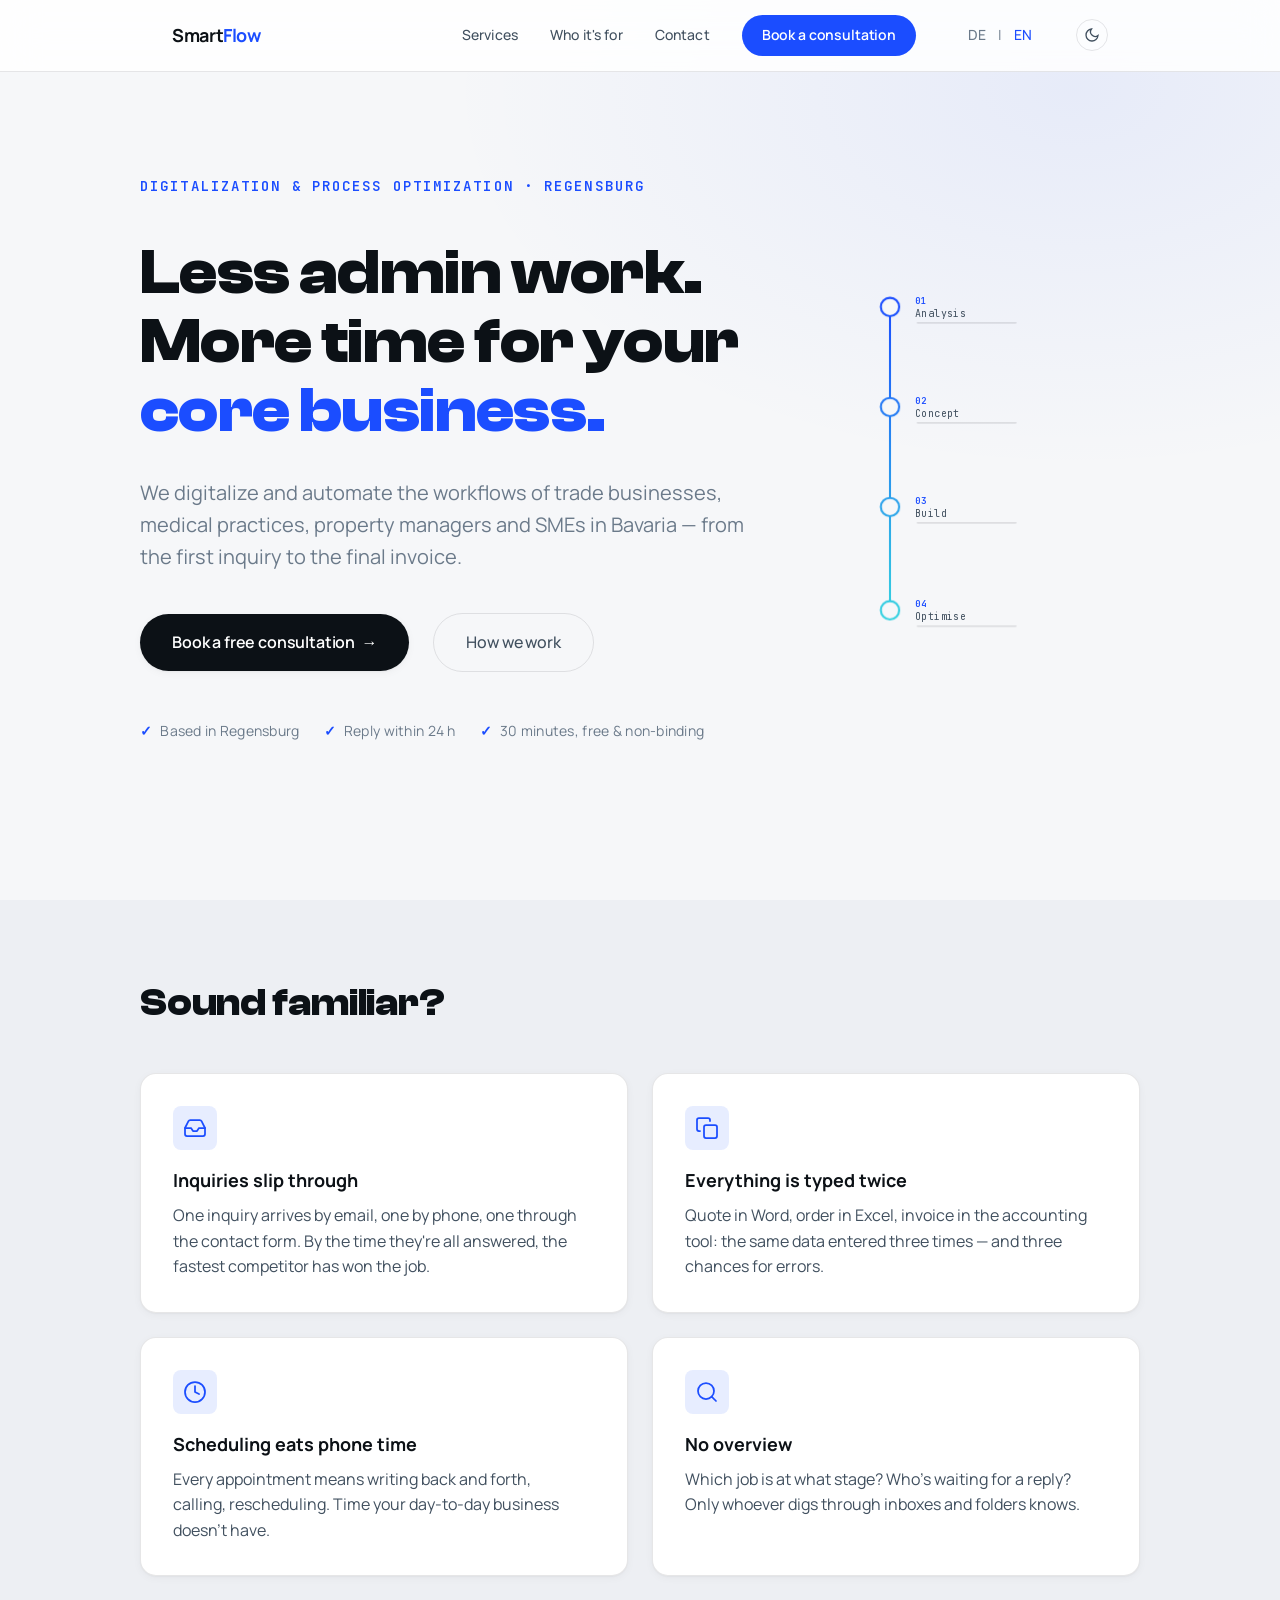
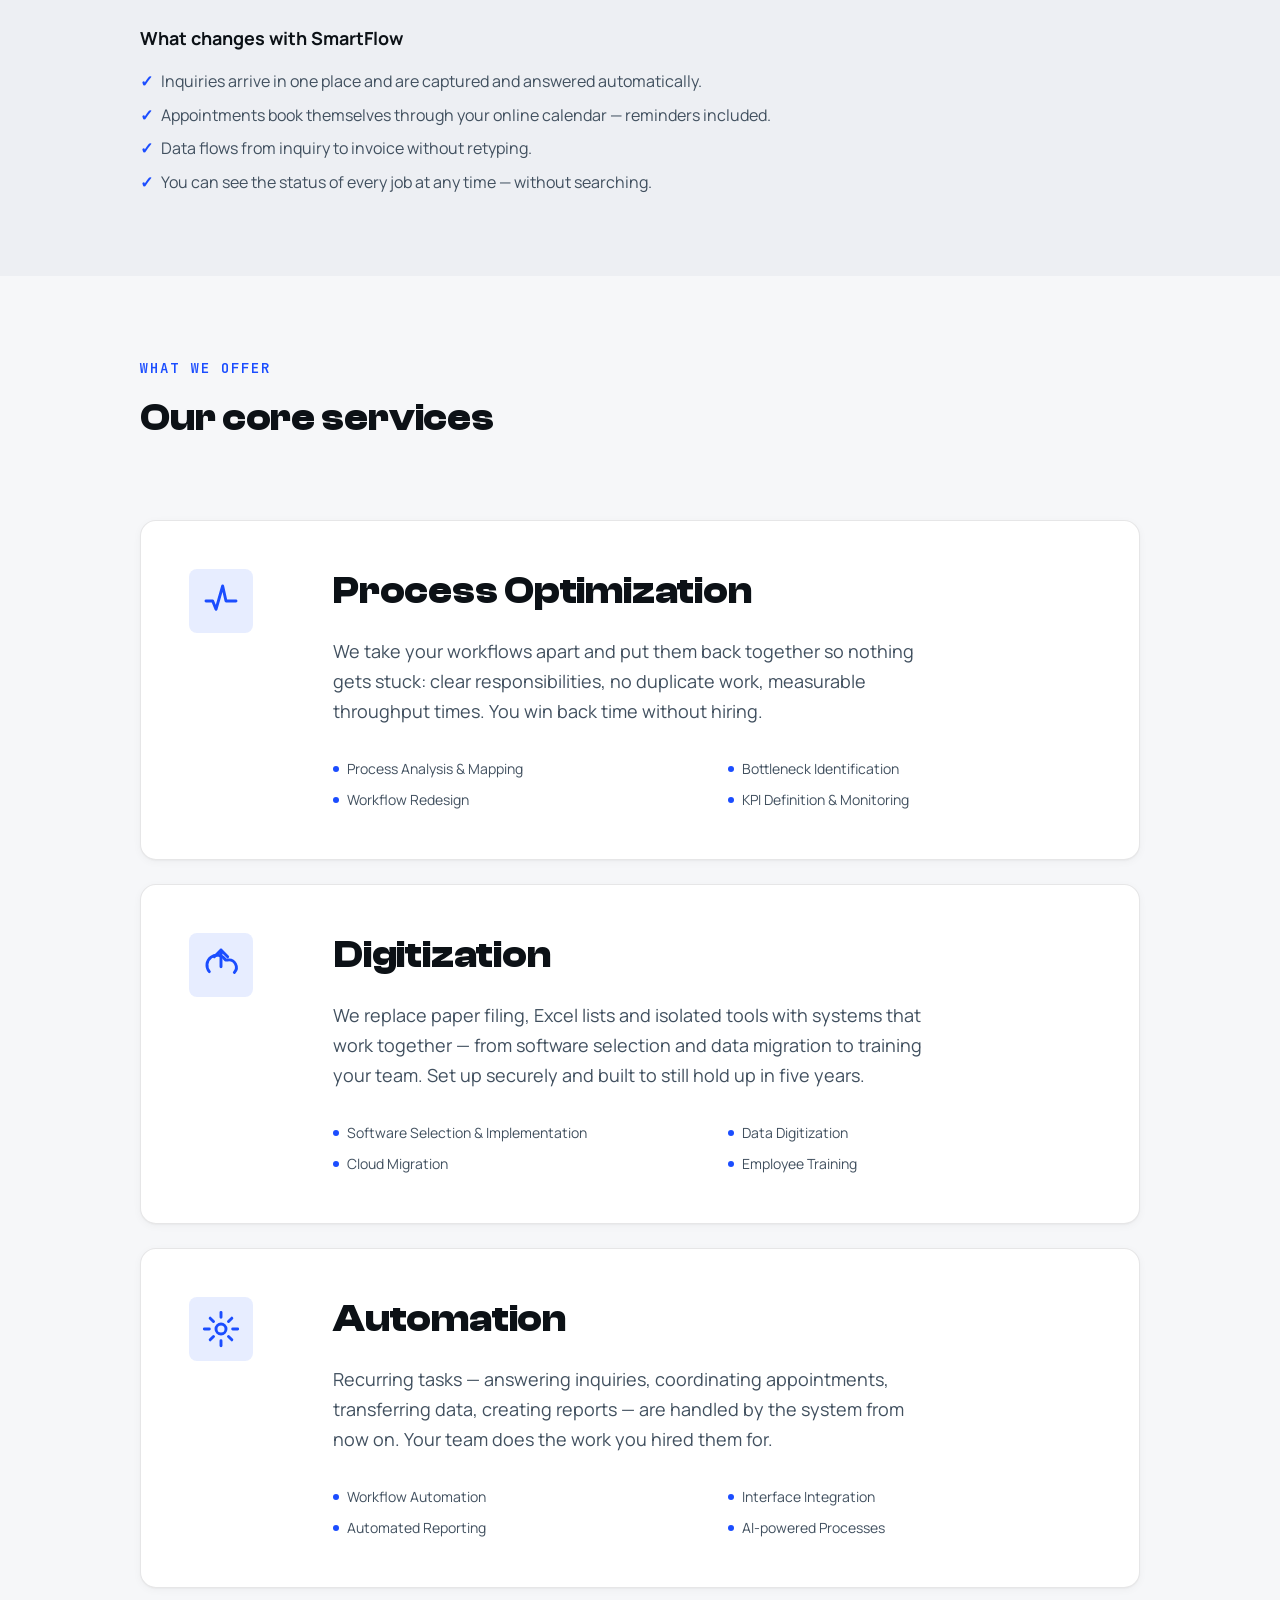
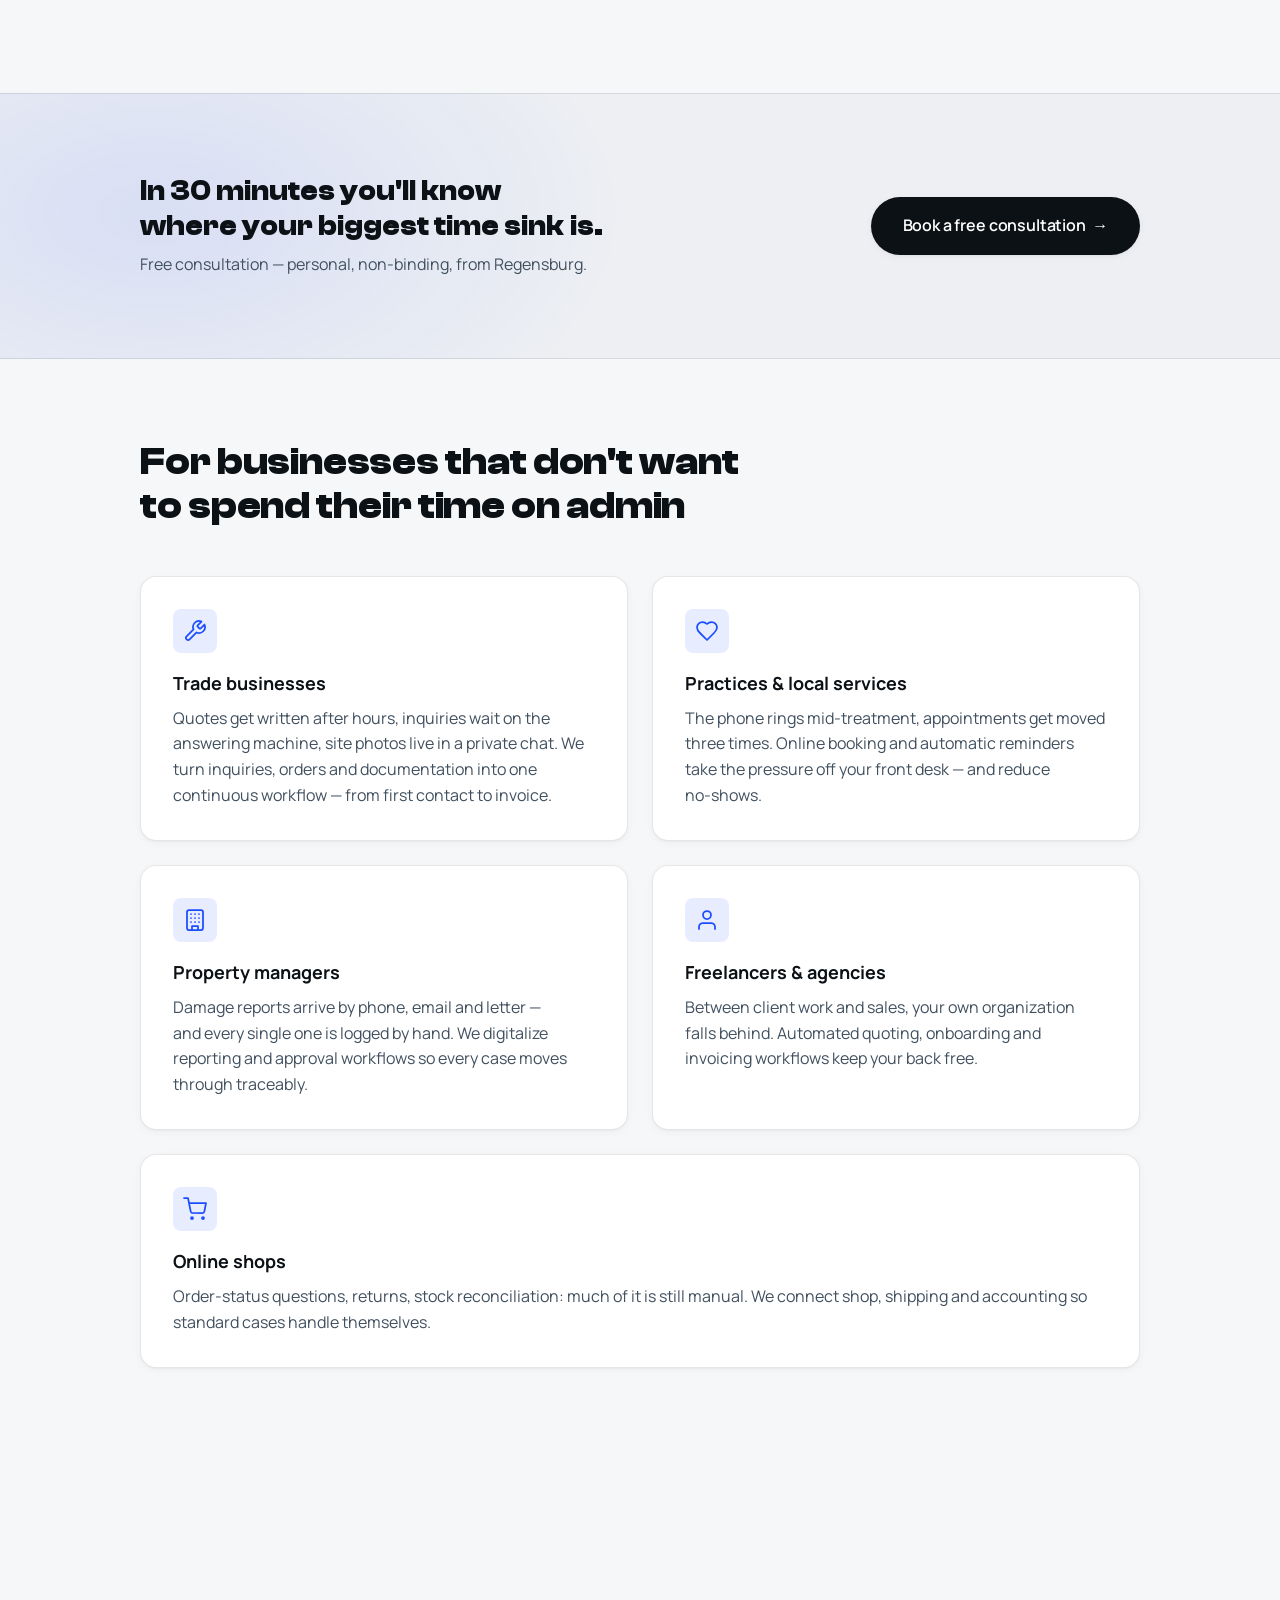
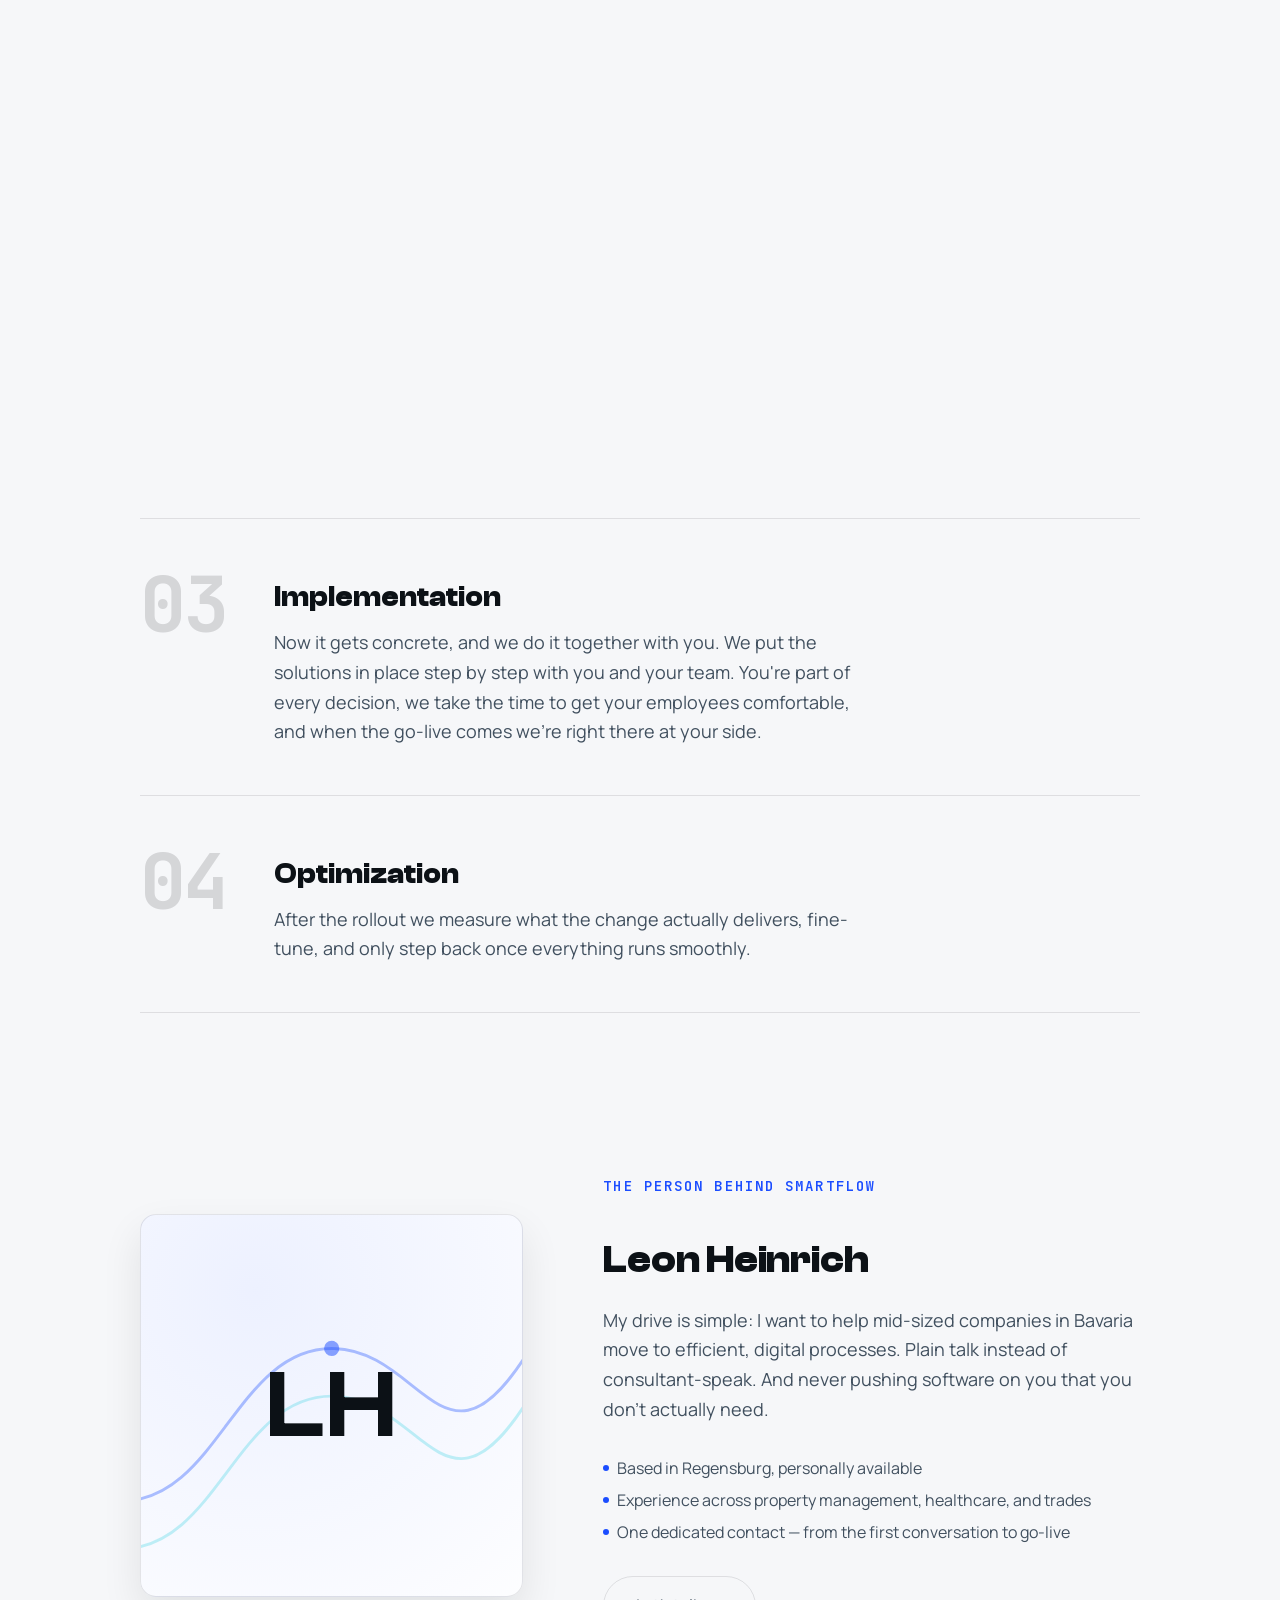
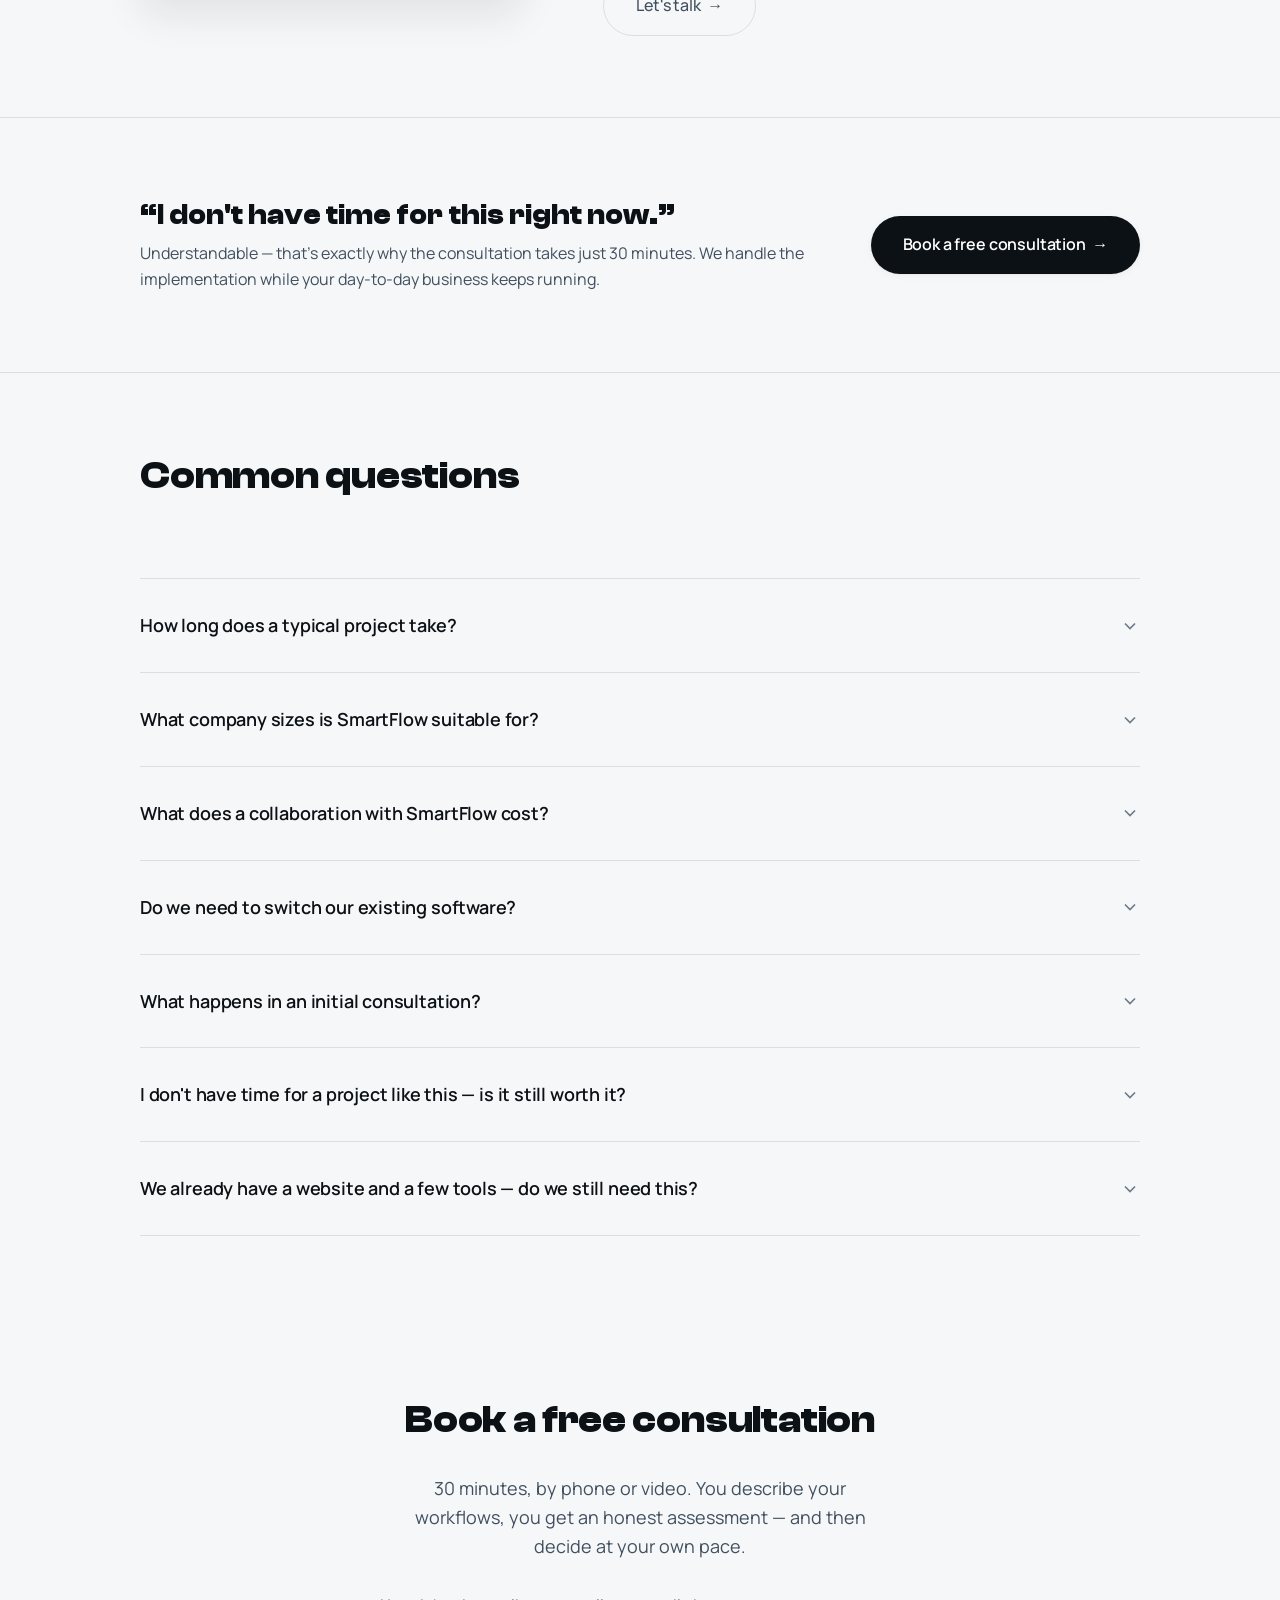
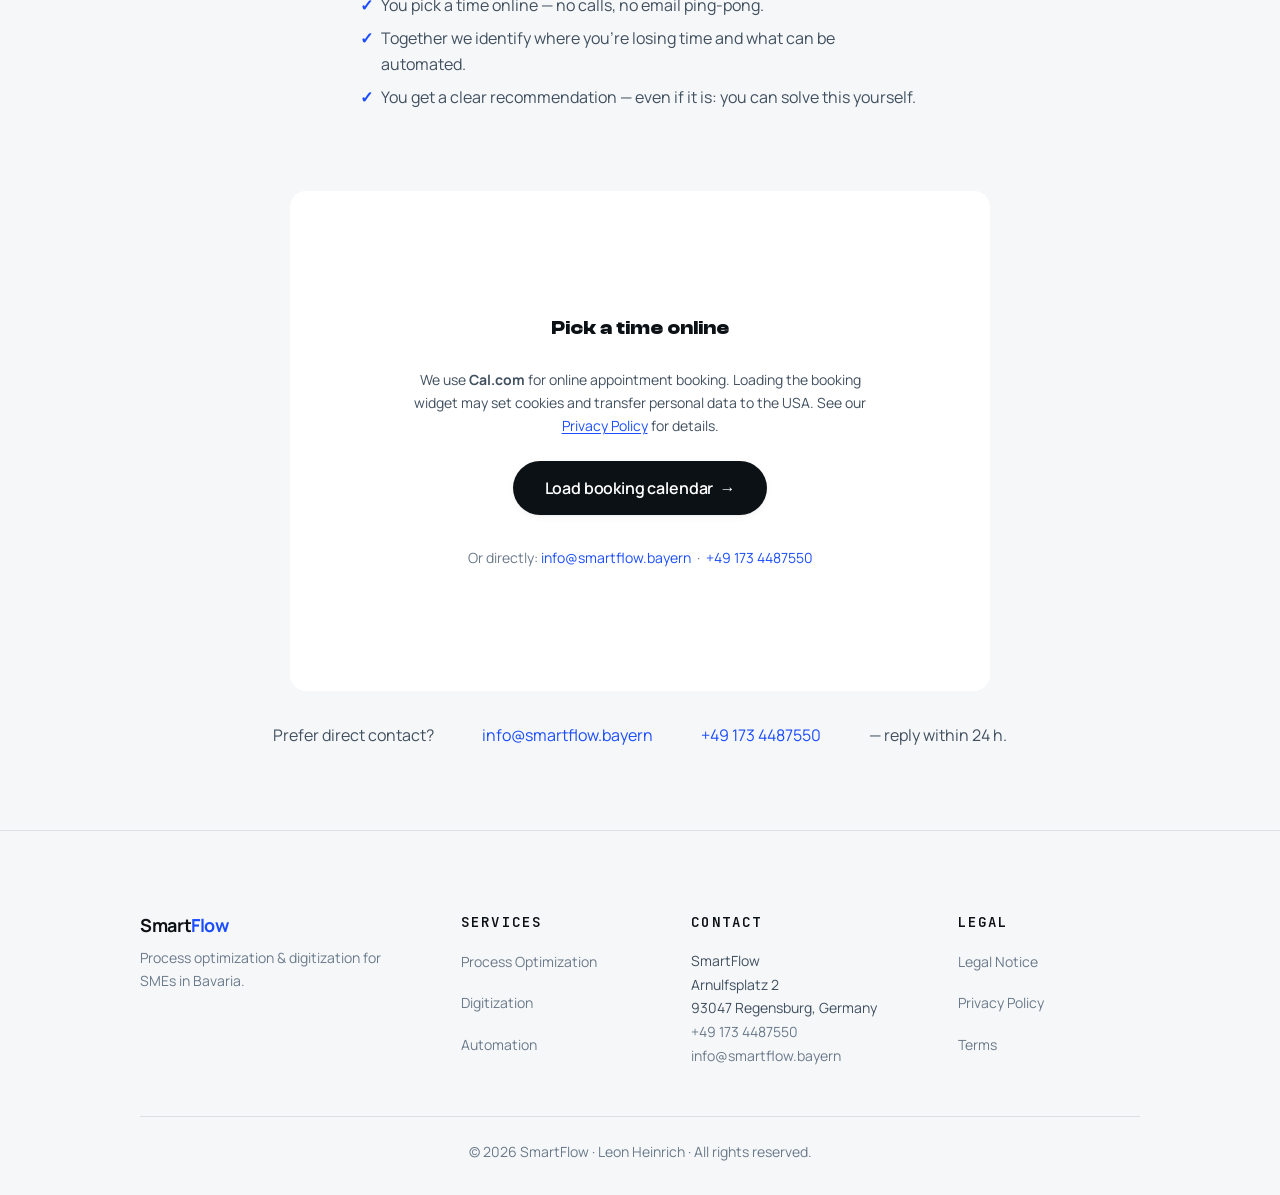
==== commit 149328f3: "geo: llms.txt, robots.txt-Fix, Logo-PNG, Font-Preload, sitemap-lastmod - llms.txt im Root nach llms." ====
--- a/en/index.html
+++ b/en/index.html
@@ -39,6 +39,7 @@
 
   <!-- Font preload -->
   <link rel="preload" as="font" type="font/woff2" href="../assets/fonts/manrope.woff2" crossorigin />
+  <link rel="preload" as="font" type="font/woff2" href="../assets/fonts/clashdisplay.woff2" crossorigin />
 
   <!-- Stylesheet -->
   <link rel="stylesheet" href="../css/styles.min.css" />
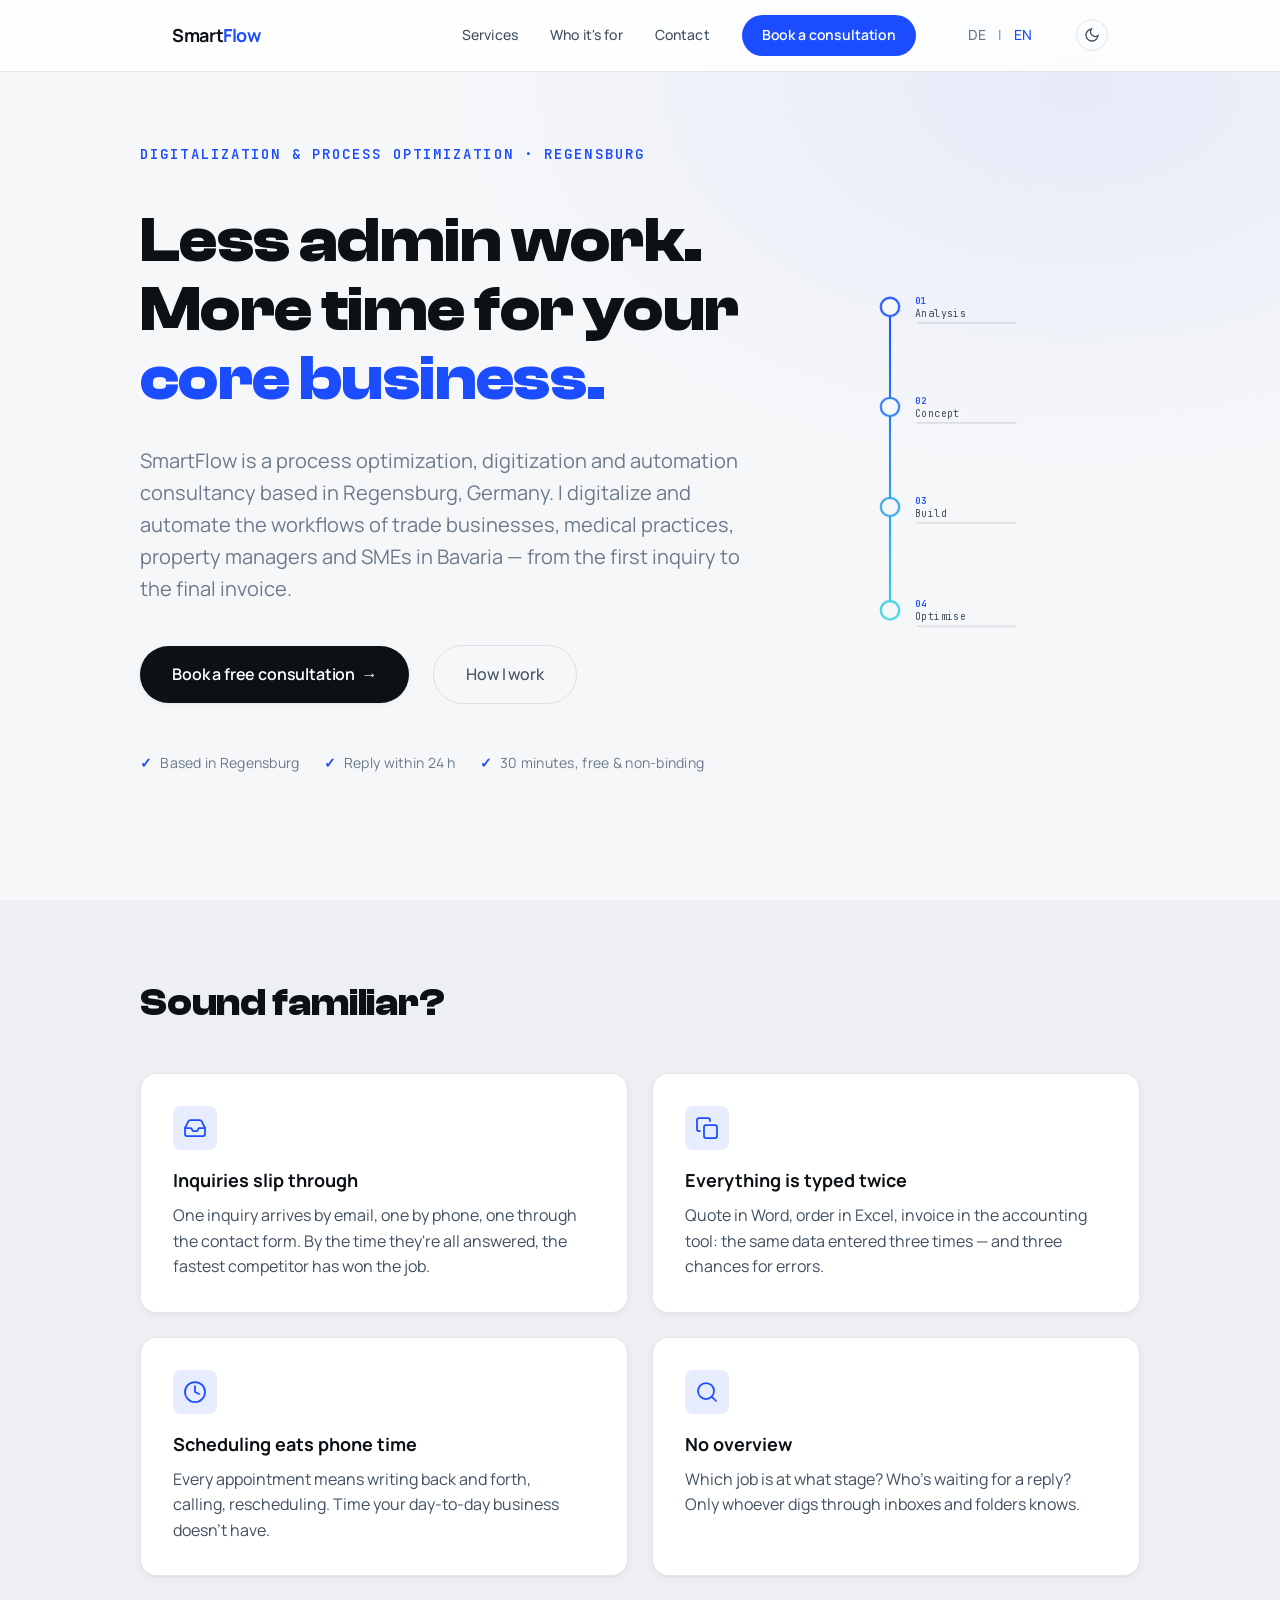
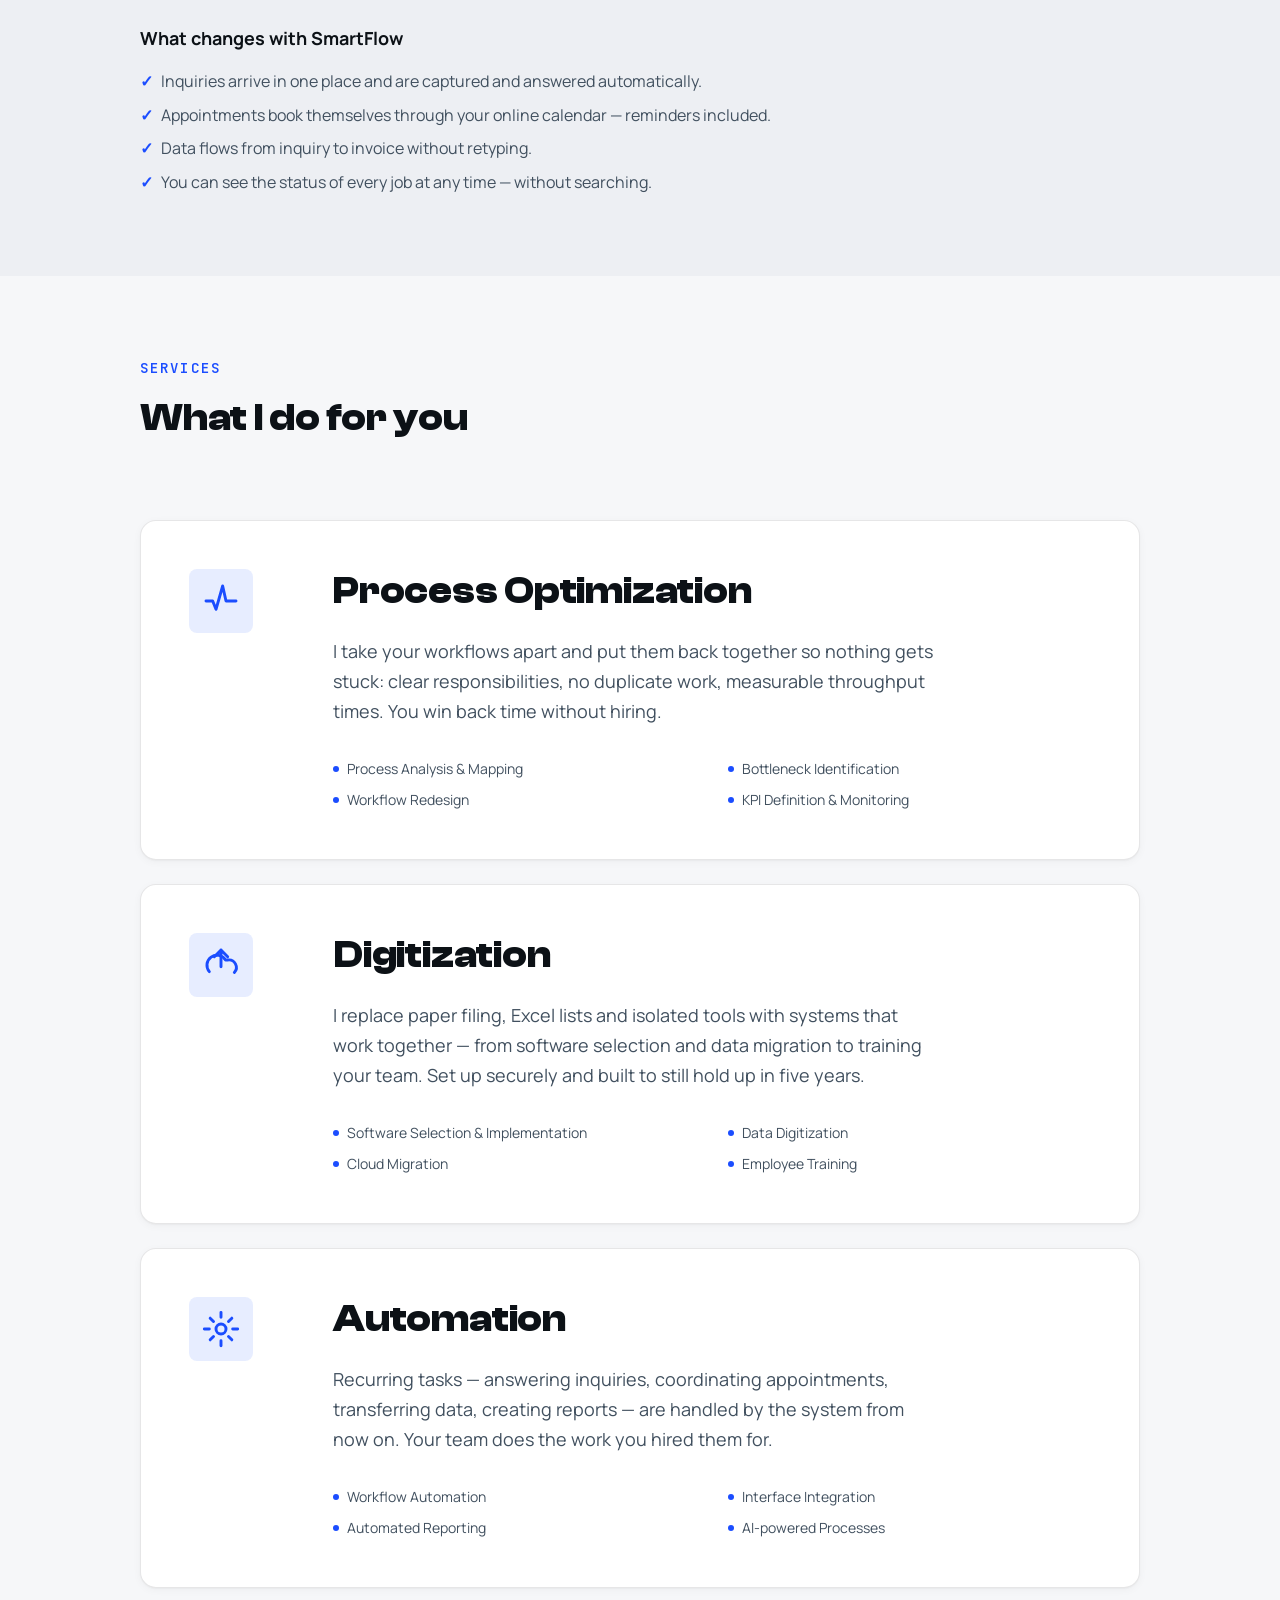
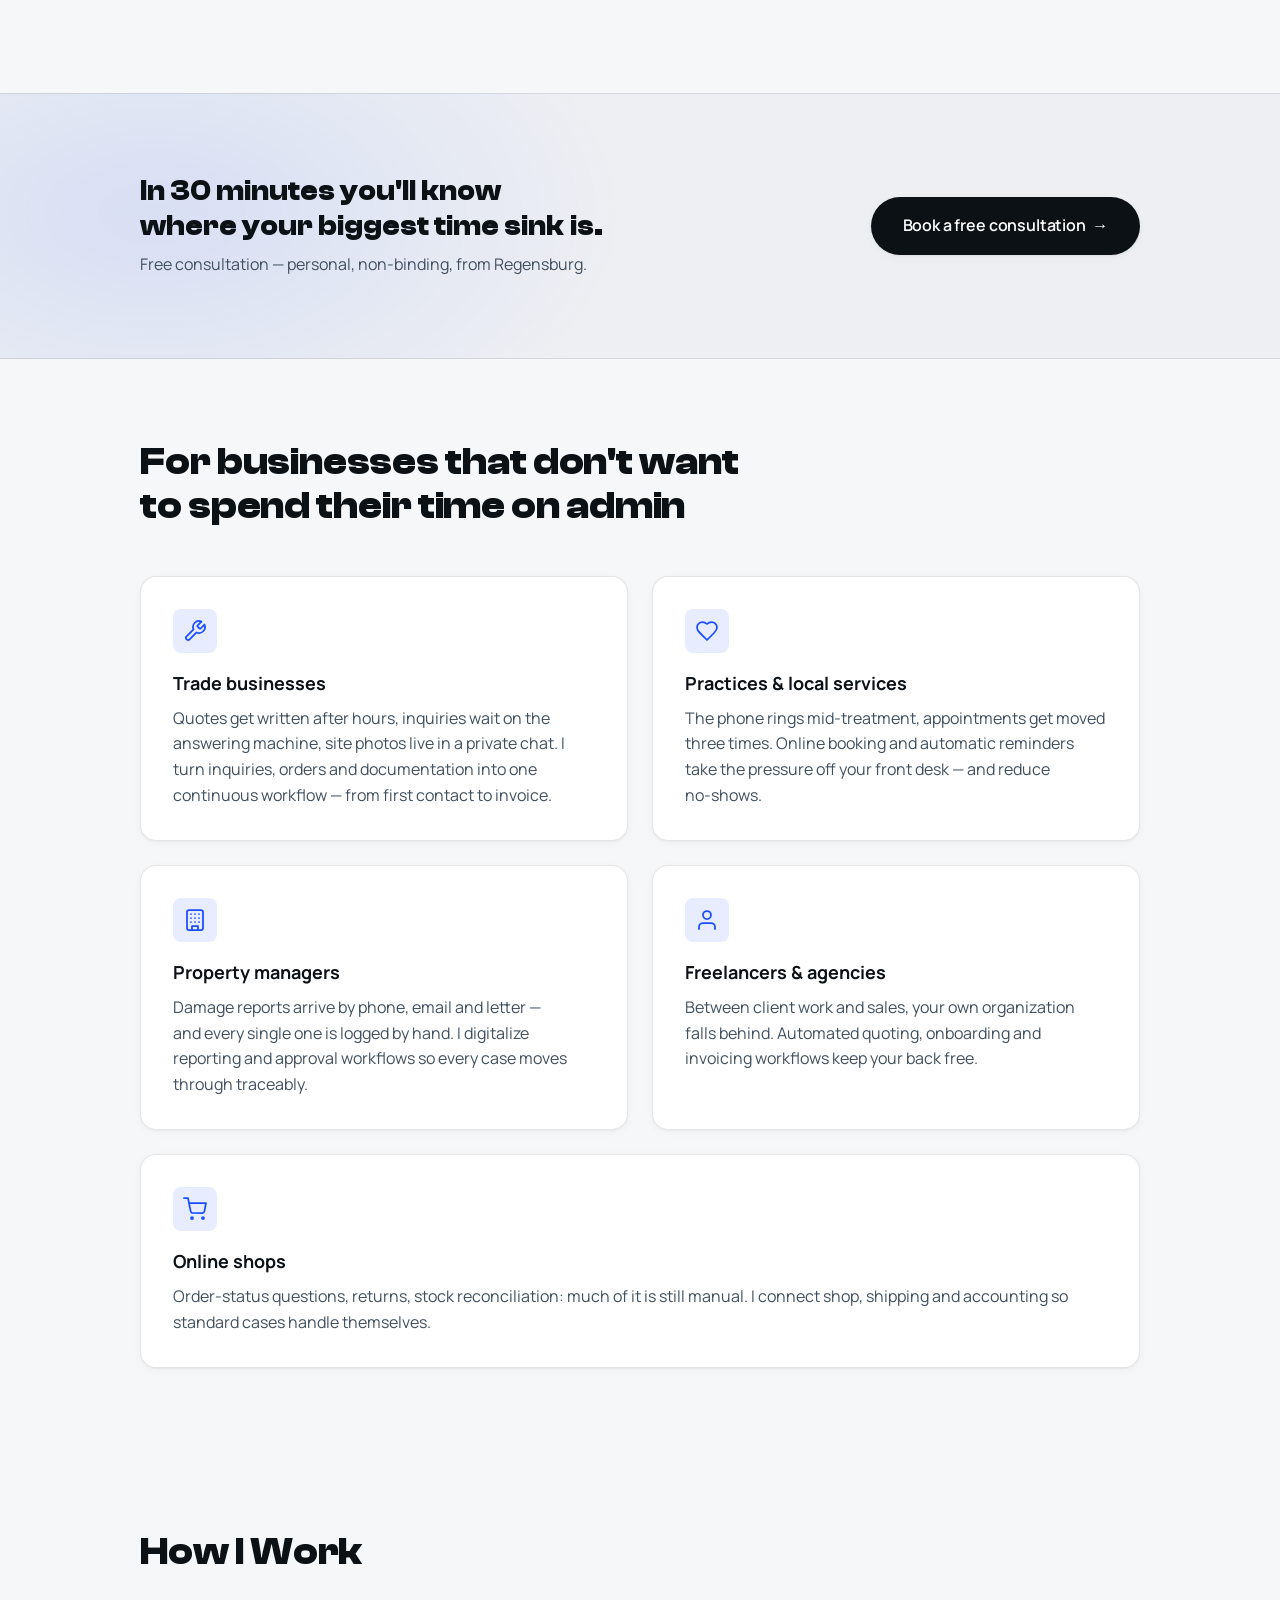
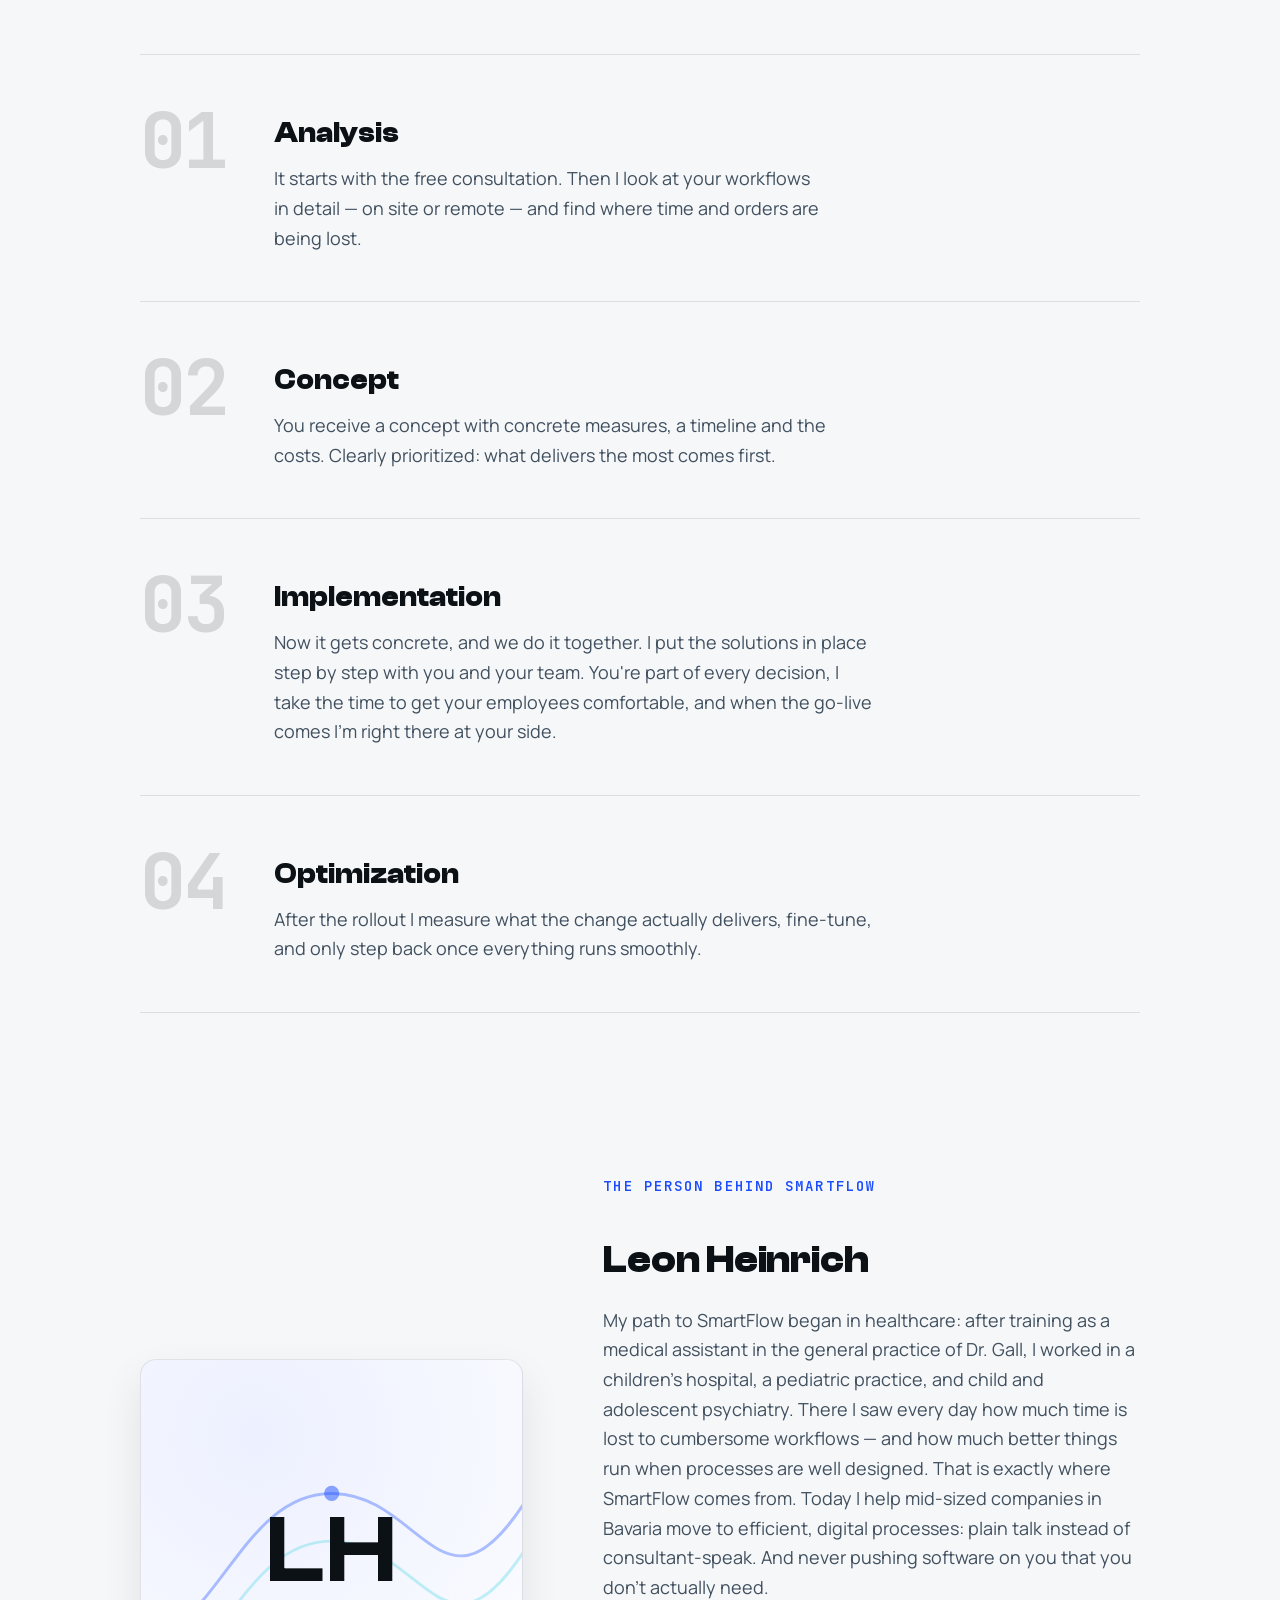
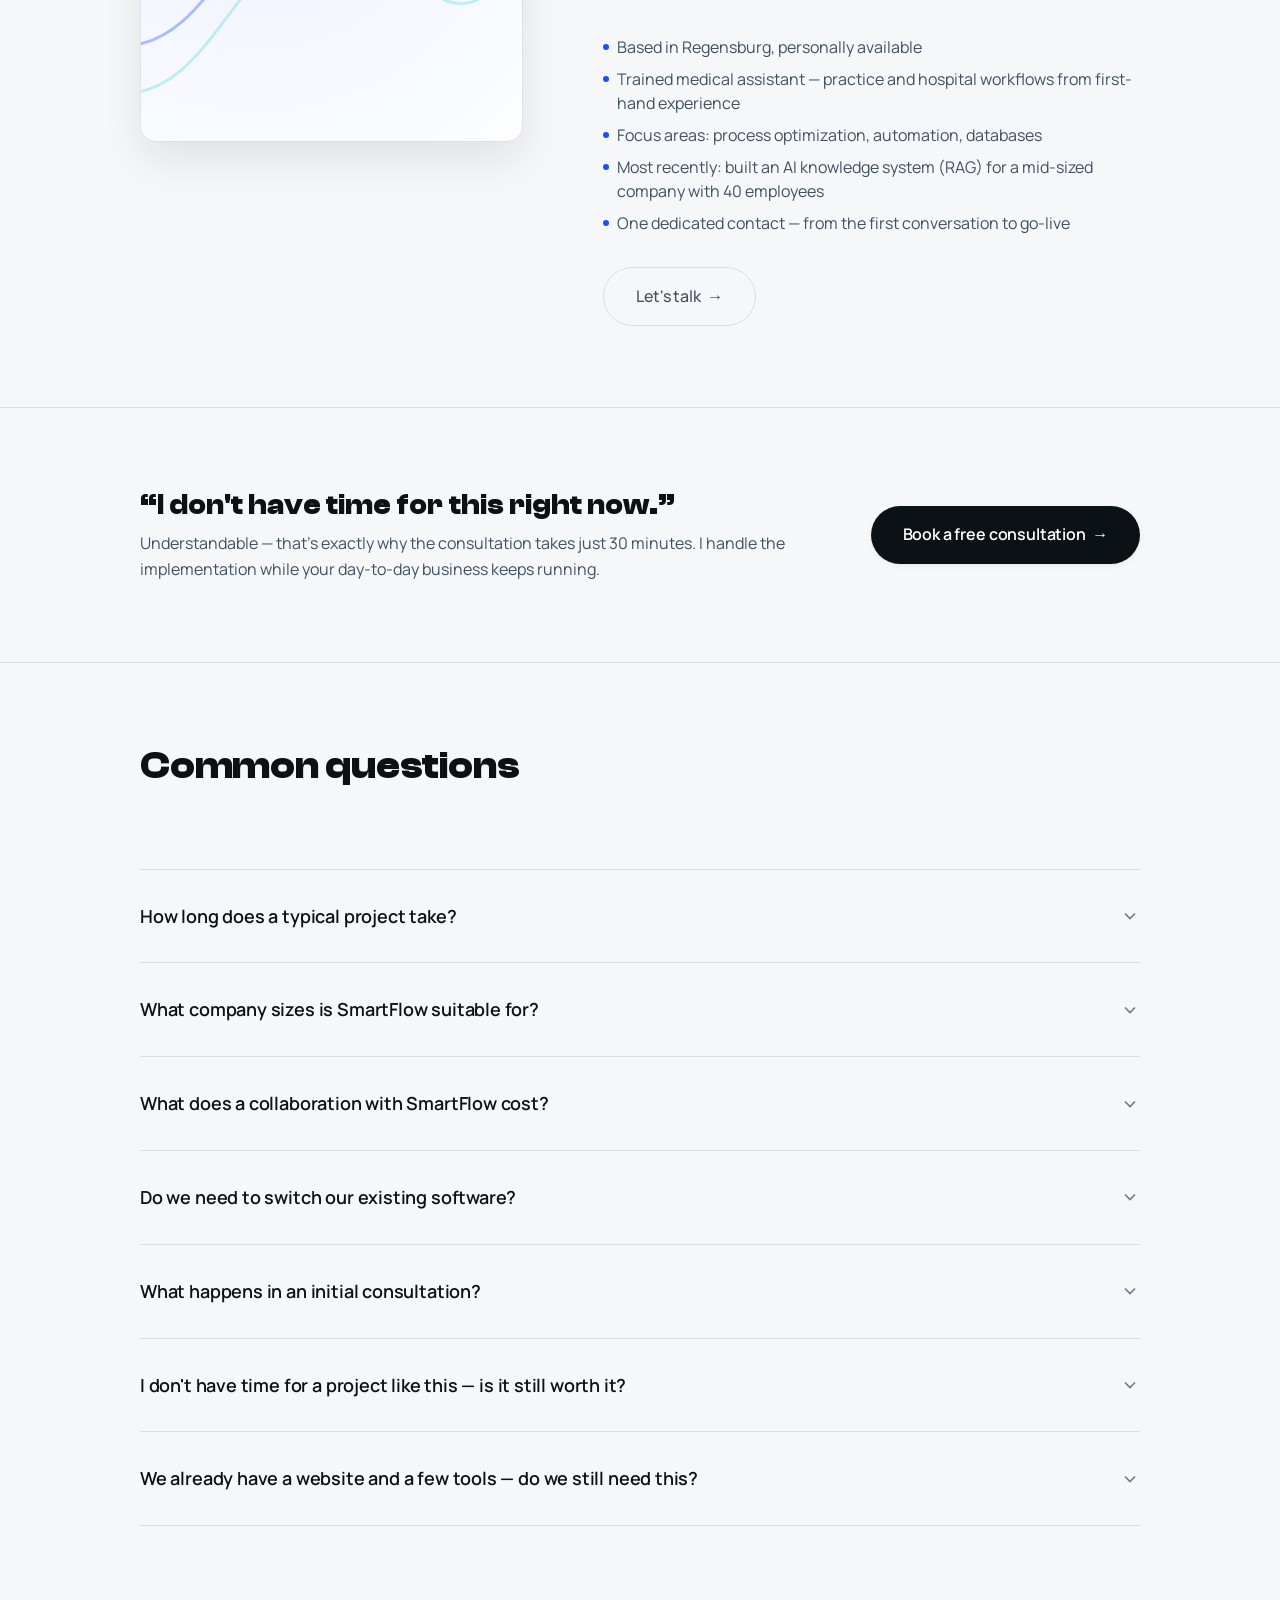
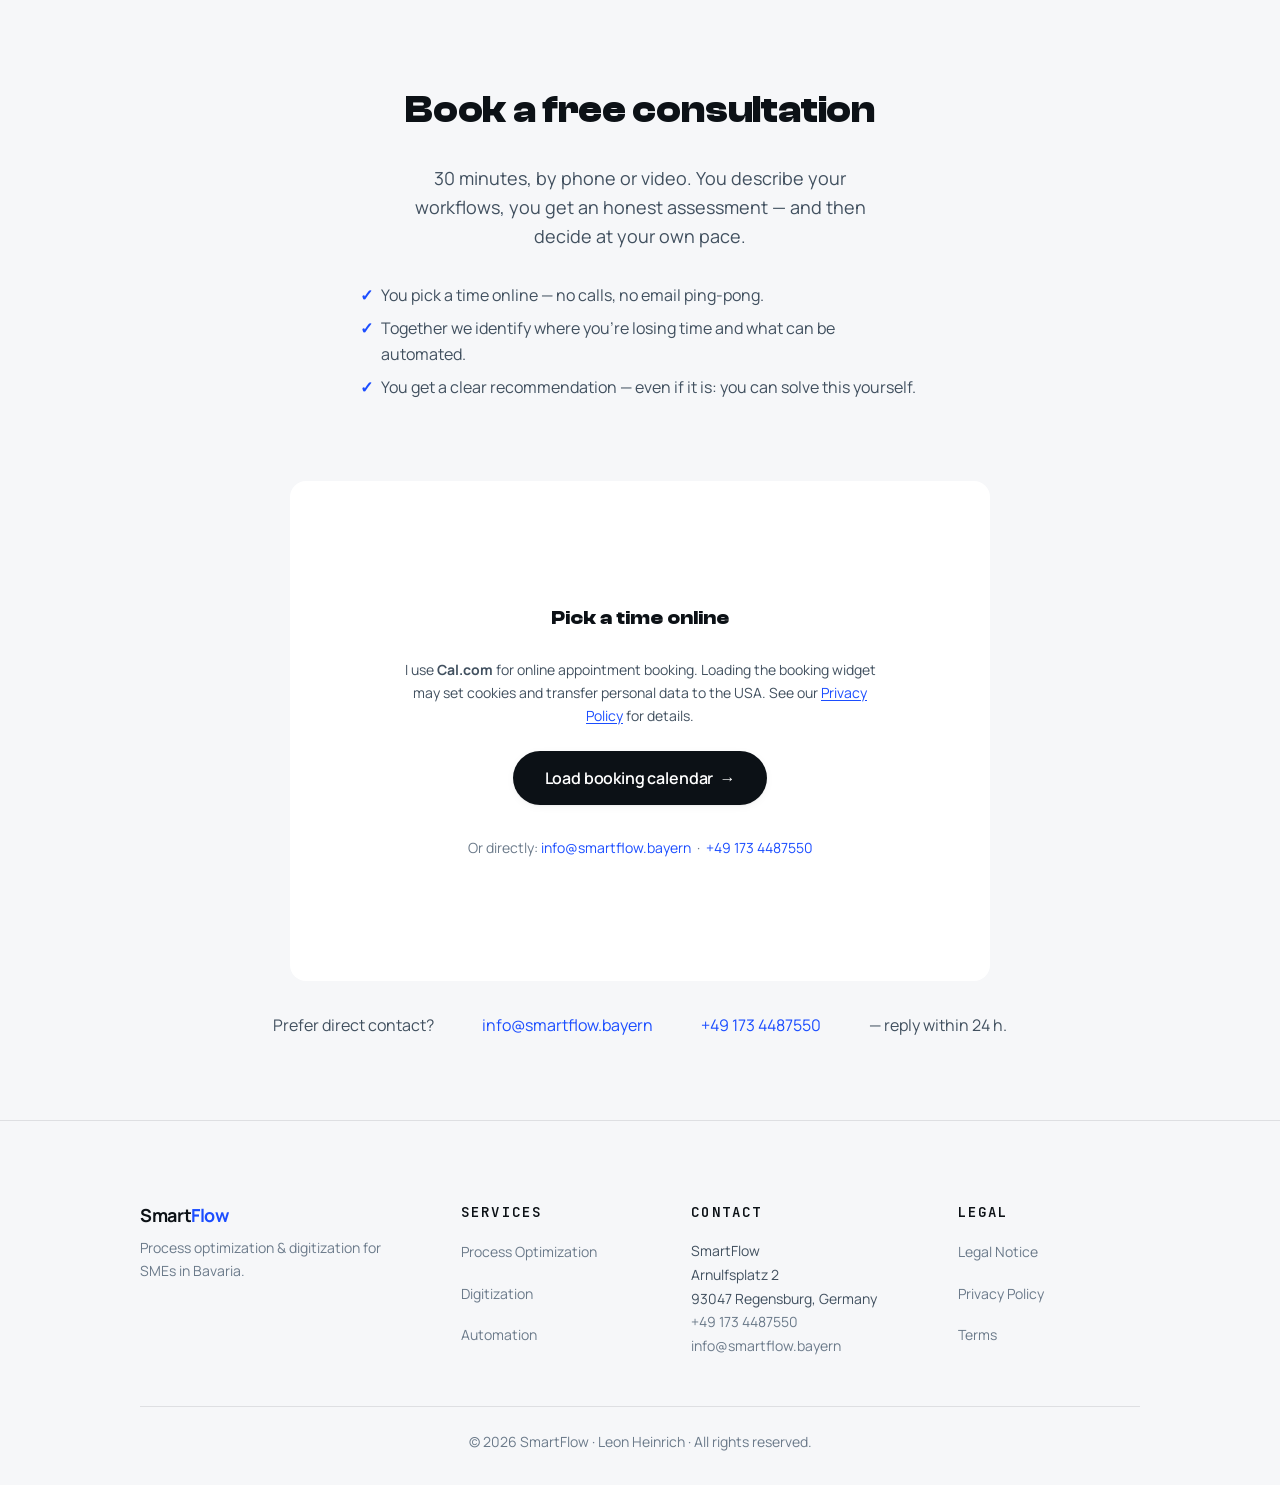
==== commit f7f252c1: "geo(en): mirror Schema-Ausbau, Definitionssatz, Werdegang, Ich-Form, Kosten-FAQ Spiegelt alle DE-Änd" ====
--- a/en/index.html
+++ b/en/index.html
@@ -44,60 +44,95 @@
   <!-- Stylesheet -->
   <link rel="stylesheet" href="../css/styles.min.css" />
 
-  <!-- Structured Data: LocalBusiness -->
+  <!-- Structured Data: LocalBusiness, Person, WebSite, WebPage -->
   <script type="application/ld+json">
   {
     "@context": "https://schema.org",
-    "@type": "LocalBusiness",
-    "@id": "https://smartflow.bayern/#organization",
-    "name": "SmartFlow",
-    "alternateName": "SmartFlow Process Consulting",
-    "founder": {
-      "@type": "Person",
-      "name": "Leon Heinrich",
-      "jobTitle": "Founder"
-    },
-    "address": {
-      "@type": "PostalAddress",
-      "streetAddress": "Arnulfsplatz 2",
-      "postalCode": "93047",
-      "addressLocality": "Regensburg",
-      "addressRegion": "BY",
-      "addressCountry": "DE"
-    },
-    "geo": {
-      "@type": "GeoCoordinates",
-      "latitude": 49.0169,
-      "longitude": 12.0952
-    },
-    "email": "info@smartflow.bayern",
-    "telephone": "+49 173 4487550",
-    "url": "https://smartflow.bayern/",
-    "image": "https://smartflow.bayern/assets/og-image.jpg",
-    "logo": "https://smartflow.bayern/favicon.svg",
-    "priceRange": "€€",
-    "description": "Process optimization, digitization, and automation for SMEs in Regensburg and Bavaria.",
-    "areaServed": [
-      { "@type": "City", "name": "Regensburg" },
-      { "@type": "City", "name": "Landshut" },
-      { "@type": "City", "name": "Straubing" },
-      { "@type": "City", "name": "Passau" },
-      { "@type": "State", "name": "Bayern" }
-    ],
-    "knowsAbout": [
-      "Process Optimization",
-      "Digitization",
-      "Workflow Automation",
-      "AI Integration for SMEs",
-      "Cloud Migration",
-      "Software Selection"
-    ],
-    "openingHoursSpecification": {
-      "@type": "OpeningHoursSpecification",
-      "dayOfWeek": ["Monday", "Tuesday", "Wednesday", "Thursday", "Friday"],
-      "opens": "09:00",
-      "closes": "18:00"
-    }
+    "@graph": [
+      {
+        "@type": ["LocalBusiness", "ProfessionalService"],
+        "@id": "https://smartflow.bayern/#organization",
+        "name": "SmartFlow",
+        "alternateName": "SmartFlow Regensburg",
+        "founder": { "@id": "https://smartflow.bayern/#leon-heinrich" },
+        "address": {
+          "@type": "PostalAddress",
+          "streetAddress": "Arnulfsplatz 2",
+          "postalCode": "93047",
+          "addressLocality": "Regensburg",
+          "addressRegion": "BY",
+          "addressCountry": "DE"
+        },
+        "geo": {
+          "@type": "GeoCoordinates",
+          "latitude": 49.0169,
+          "longitude": 12.0952
+        },
+        "email": "info@smartflow.bayern",
+        "telephone": "+49 173 4487550",
+        "url": "https://smartflow.bayern/",
+        "image": "https://smartflow.bayern/assets/og-image.jpg",
+        "logo": "https://smartflow.bayern/assets/logo.png",
+        "priceRange": "€€",
+        "description": "Process optimization, digitization, and automation for SMEs in Regensburg and Bavaria.",
+        "areaServed": [
+          { "@type": "City", "name": "Regensburg" },
+          { "@type": "City", "name": "Landshut" },
+          { "@type": "City", "name": "Straubing" },
+          { "@type": "City", "name": "Passau" },
+          { "@type": "State", "name": "Bavaria" }
+        ],
+        "knowsAbout": [
+          "Process Optimization",
+          "Digitization",
+          "Workflow Automation",
+          "AI Integration for SMEs",
+          "Cloud Migration",
+          "Software Selection"
+        ],
+        "openingHoursSpecification": {
+          "@type": "OpeningHoursSpecification",
+          "dayOfWeek": ["Monday", "Tuesday", "Wednesday", "Thursday", "Friday"],
+          "opens": "09:00",
+          "closes": "18:00"
+        }
+      },
+      {
+        "@type": "Person",
+        "@id": "https://smartflow.bayern/#leon-heinrich",
+        "name": "Leon Heinrich",
+        "jobTitle": "Owner",
+        "worksFor": { "@id": "https://smartflow.bayern/#organization" },
+        "description": "Trained medical assistant with roles in a general practice, a children's hospital, a pediatric practice, and child and adolescent psychiatry. Today he optimizes, digitizes and automates the processes of SMEs in Bavaria as the owner of SmartFlow.",
+        "knowsAbout": [
+          "Process Optimization",
+          "Workflow Automation",
+          "Databases",
+          "AI Integration for SMEs"
+        ]
+      },
+      {
+        "@type": "WebSite",
+        "@id": "https://smartflow.bayern/#website",
+        "url": "https://smartflow.bayern/",
+        "name": "SmartFlow",
+        "publisher": { "@id": "https://smartflow.bayern/#organization" },
+        "inLanguage": ["de", "en"]
+      },
+      {
+        "@type": "WebPage",
+        "@id": "https://smartflow.bayern/en/#webpage",
+        "url": "https://smartflow.bayern/en/",
+        "name": "SmartFlow Regensburg | Process Optimization & Digitization",
+        "isPartOf": { "@id": "https://smartflow.bayern/#website" },
+        "about": { "@id": "https://smartflow.bayern/#organization" },
+        "inLanguage": "en",
+        "speakable": {
+          "@type": "SpeakableSpecification",
+          "cssSelector": [".hero-subtitle", ".about-text"]
+        }
+      }
+    ]
   }
   </script>
 
@@ -113,7 +148,7 @@
         "name": "Process Optimization",
         "provider": { "@id": "https://smartflow.bayern/#organization" },
         "areaServed": { "@type": "State", "name": "Bavaria" },
-        "description": "We take your workflows apart and put them back together so nothing gets stuck: clear responsibilities, no duplicate work, measurable throughput times. You win back time without hiring.",
+        "description": "I take your workflows apart and put them back together so nothing gets stuck: clear responsibilities, no duplicate work, measurable throughput times. You win back time without hiring.",
         "offers": {
           "@type": "Offer",
           "price": "0",
@@ -128,7 +163,7 @@
         "name": "Digitization",
         "provider": { "@id": "https://smartflow.bayern/#organization" },
         "areaServed": { "@type": "State", "name": "Bavaria" },
-        "description": "We replace paper filing, Excel lists and isolated tools with systems that work together — from software selection and data migration to training your team. Set up securely and built to still hold up in five years.",
+        "description": "I replace paper filing, Excel lists and isolated tools with systems that work together — from software selection and data migration to training your team. Set up securely and built to still hold up in five years.",
         "offers": {
           "@type": "Offer",
           "price": "0",
@@ -174,7 +209,7 @@
         "name": "What company sizes is SmartFlow suitable for?",
         "acceptedAnswer": {
           "@type": "Answer",
-          "text": "We specialize in exactly these small and mid-sized businesses, from a tradesperson with 3 employees to an established regional company. Our solutions are tailored precisely to this size and stay affordable."
+          "text": "I specialize in exactly these small and mid-sized businesses, from a tradesperson with 3 employees to an established regional company. My solutions are tailored precisely to this size and stay affordable."
         }
       },
       {
@@ -182,7 +217,7 @@
         "name": "What does a collaboration with SmartFlow cost?",
         "acceptedAnswer": {
           "@type": "Answer",
-          "text": "The initial consultation is free and non-binding. In 30 minutes, we can estimate the effort involved and the realistic ROI you can expect."
+          "text": "The initial consultation is free and non-binding. What a collaboration costs afterwards depends on the scope: how many processes are involved, whether existing software is connected or new software introduced, and how much training your team needs. After the analysis you receive a fixed-price quote — so you know what to expect before implementation starts. Smaller automations are accordingly less expensive than full digitization projects."
         }
       },
       {
@@ -190,7 +225,7 @@
         "name": "Do we need to switch our existing software?",
         "acceptedAnswer": {
           "@type": "Answer",
-          "text": "Not necessarily. We first analyze whether your existing tools can be used more effectively. Often, better configuration or integrations can achieve major improvements without introducing entirely new software."
+          "text": "Not necessarily. I first analyze whether your existing tools can be used more effectively. Often, better configuration or integrations can achieve major improvements without introducing entirely new software."
         }
       },
       {
@@ -206,7 +241,7 @@
         "name": "I don't have time for a project like this — is it still worth it?",
         "acceptedAnswer": {
           "@type": "Answer",
-          "text": "Especially then. We plan the rollout so your day-to-day business keeps running: we handle preparation and implementation, you make the decisions. Your time investment is predictable and manageable — and the time sinks slowing you down today are gone afterwards."
+          "text": "Especially then. I plan the rollout so your day-to-day business keeps running: I handle preparation and implementation, you make the decisions. Your time investment is predictable and manageable — and the time sinks slowing you down today are gone afterwards."
         }
       },
       {
@@ -214,7 +249,7 @@
         "name": "We already have a website and a few tools — do we still need this?",
         "acceptedAnswer": {
           "@type": "Answer",
-          "text": "A website and individual tools are the start. What matters is whether they work together: if website inquiries are copied into Excel by hand or appointments are still arranged over the phone, you're giving away most of the benefit. Those connections are exactly what we build."
+          "text": "A website and individual tools are the start. What matters is whether they work together: if website inquiries are copied into Excel by hand or appointments are still arranged over the phone, you're giving away most of the benefit. Those connections are exactly what I build."
         }
       }
     ]
@@ -286,13 +321,14 @@
             <span class="accent">core business.</span>
           </h1>
           <p class="hero-subtitle">
-            We digitalize and automate the workflows of trade businesses, medical
-            practices, property managers and SMEs in Bavaria — from the first
-            inquiry to the final invoice.
+            SmartFlow is a process optimization, digitization and automation
+            consultancy based in Regensburg, Germany. I digitalize and automate the
+            workflows of trade businesses, medical practices, property managers and
+            SMEs in Bavaria — from the first inquiry to the final invoice.
           </p>
           <div class="hero-actions">
             <a href="#contact" class="btn-cta">Book a free consultation <span class="btn-arrow" aria-hidden="true">&rarr;</span></a>
-            <a href="#process" class="btn-secondary">How we work</a>
+            <a href="#process" class="btn-secondary">How I work</a>
           </div>
           <ul class="hero-trust" role="list">
             <li>Based in Regensburg</li>
@@ -408,8 +444,8 @@
     <section class="services-section" id="services">
       <div class="services-container">
         <div class="services-header fade-in">
-          <p class="section-label">What we offer</p>
-          <h2 class="section-title">Our core services</h2>
+          <p class="section-label">Services</p>
+          <h2 class="section-title">What I do for you</h2>
         </div>
 
         <!-- Service 01: Process Optimization -->
@@ -423,7 +459,7 @@
             <div class="service-body">
               <h3 class="service-title">Process Optimization</h3>
               <p class="service-description">
-                We take your workflows apart and put them back together so nothing gets stuck: clear responsibilities, no duplicate work, measurable throughput times. You win back time without hiring.
+                I take your workflows apart and put them back together so nothing gets stuck: clear responsibilities, no duplicate work, measurable throughput times. You win back time without hiring.
               </p>
               <ul class="service-features">
                 <li class="service-feature">Process Analysis &amp; Mapping</li>
@@ -446,7 +482,7 @@
             <div class="service-body">
               <h3 class="service-title">Digitization</h3>
               <p class="service-description">
-                We replace paper filing, Excel lists and isolated tools with systems that work together — from software selection and data migration to training your team. Set up securely and built to still hold up in five years.
+                I replace paper filing, Excel lists and isolated tools with systems that work together — from software selection and data migration to training your team. Set up securely and built to still hold up in five years.
               </p>
               <ul class="service-features">
                 <li class="service-feature">Software Selection &amp; Implementation</li>
@@ -510,7 +546,7 @@
               <svg width="24" height="24" viewBox="0 0 24 24" fill="none" stroke="currentColor" stroke-width="1.75" stroke-linecap="round" stroke-linejoin="round"><path d="M14.7 6.3a1 1 0 0 0 0 1.4l1.6 1.6a1 1 0 0 0 1.4 0l3.77-3.77a6 6 0 0 1-7.94 7.94l-6.91 6.91a2.12 2.12 0 0 1-3-3l6.91-6.91a6 6 0 0 1 7.94-7.94l-3.76 3.76z"/></svg>
             </span>
             <h3 class="tile-title">Trade businesses</h3>
-            <p class="tile-text">Quotes get written after hours, inquiries wait on the answering machine, site photos live in a private chat. We turn inquiries, orders and documentation into one continuous workflow — from first contact to invoice.</p>
+            <p class="tile-text">Quotes get written after hours, inquiries wait on the answering machine, site photos live in a private chat. I turn inquiries, orders and documentation into one continuous workflow — from first contact to invoice.</p>
           </div>
 
           <div class="tile fade-in">
@@ -526,7 +562,7 @@
               <svg width="24" height="24" viewBox="0 0 24 24" fill="none" stroke="currentColor" stroke-width="1.75" stroke-linecap="round" stroke-linejoin="round"><rect x="4" y="2" width="16" height="20" rx="2"/><path d="M9 22v-4h6v4"/><path d="M8 6h.01M16 6h.01M12 6h.01M8 10h.01M16 10h.01M12 10h.01M8 14h.01M16 14h.01M12 14h.01"/></svg>
             </span>
             <h3 class="tile-title">Property managers</h3>
-            <p class="tile-text">Damage reports arrive by phone, email and letter — and every single one is logged by hand. We digitalize reporting and approval workflows so every case moves through traceably.</p>
+            <p class="tile-text">Damage reports arrive by phone, email and letter — and every single one is logged by hand. I digitalize reporting and approval workflows so every case moves through traceably.</p>
           </div>
 
           <div class="tile fade-in">
@@ -542,7 +578,7 @@
               <svg width="24" height="24" viewBox="0 0 24 24" fill="none" stroke="currentColor" stroke-width="1.75" stroke-linecap="round" stroke-linejoin="round"><circle cx="9" cy="21" r="1"/><circle cx="20" cy="21" r="1"/><path d="M1 1h4l2.68 13.39a2 2 0 0 0 2 1.61h9.72a2 2 0 0 0 2-1.61L23 6H6"/></svg>
             </span>
             <h3 class="tile-title">Online shops</h3>
-            <p class="tile-text">Order-status questions, returns, stock reconciliation: much of it is still manual. We connect shop, shipping and accounting so standard cases handle themselves.</p>
+            <p class="tile-text">Order-status questions, returns, stock reconciliation: much of it is still manual. I connect shop, shipping and accounting so standard cases handle themselves.</p>
           </div>
         </div>
       </div>
@@ -555,7 +591,7 @@
       <div class="process-container">
 
         <div class="process-header fade-in">
-          <h2 class="section-title">How We Work</h2>
+          <h2 class="section-title">How I Work</h2>
         </div>
 
         <div class="process-steps">
@@ -564,7 +600,7 @@
             <span class="process-number">01</span>
             <div class="process-body">
               <h3 class="process-title">Analysis</h3>
-              <p class="process-description">It starts with the free consultation. Then we look at your workflows in detail — on site or remote — and find where time and orders are being lost.</p>
+              <p class="process-description">It starts with the free consultation. Then I look at your workflows in detail — on site or remote — and find where time and orders are being lost.</p>
             </div>
           </div>
 
@@ -580,7 +616,7 @@
             <span class="process-number">03</span>
             <div class="process-body">
               <h3 class="process-title">Implementation</h3>
-              <p class="process-description">Now it gets concrete, and we do it together with you. We put the solutions in place step by step with you and your team. You're part of every decision, we take the time to get your employees comfortable, and when the go-live comes we're right there at your side.</p>
+              <p class="process-description">Now it gets concrete, and we do it together. I put the solutions in place step by step with you and your team. You're part of every decision, I take the time to get your employees comfortable, and when the go-live comes I'm right there at your side.</p>
             </div>
           </div>
 
@@ -588,7 +624,7 @@
             <span class="process-number">04</span>
             <div class="process-body">
               <h3 class="process-title">Optimization</h3>
-              <p class="process-description">After the rollout we measure what the change actually delivers, fine-tune, and only step back once everything runs smoothly.</p>
+              <p class="process-description">After the rollout I measure what the change actually delivers, fine-tune, and only step back once everything runs smoothly.</p>
             </div>
           </div>
 
@@ -618,14 +654,21 @@
             <p class="section-label">The person behind SmartFlow</p>
             <h2 class="section-title">Leon Heinrich</h2>
             <p class="about-text">
-              <!-- TODO: replace with real bio. -->
-              My drive is simple: I want to help mid-sized companies in Bavaria move to
-              efficient, digital processes. Plain talk instead of consultant-speak. And
-              never pushing software on you that you don't actually need.
+              My path to SmartFlow began in healthcare: after training as a medical
+              assistant in the general practice of Dr. Gall, I worked in a children's
+              hospital, a pediatric practice, and child and adolescent psychiatry.
+              There I saw every day how much time is lost to cumbersome workflows —
+              and how much better things run when processes are well designed. That
+              is exactly where SmartFlow comes from. Today I help mid-sized companies
+              in Bavaria move to efficient, digital processes: plain talk instead of
+              consultant-speak. And never pushing software on you that you don't
+              actually need.
             </p>
             <ul class="about-credentials">
               <li>Based in Regensburg, personally available</li>
-              <li>Experience across property management, healthcare, and trades</li>
+              <li>Trained medical assistant — practice and hospital workflows from first-hand experience</li>
+              <li>Focus areas: process optimization, automation, databases</li>
+              <li>Most recently: built an AI knowledge system (RAG) for a mid-sized company with 40 employees</li>
               <li>One dedicated contact — from the first conversation to go-live</li>
             </ul>
             <a href="#contact" class="btn-secondary about-cta">Let's talk <span class="btn-arrow" aria-hidden="true">&rarr;</span></a>
@@ -639,7 +682,7 @@
       <div class="cta-banner-inner">
         <div class="cta-banner-text">
           <h2 class="cta-banner-title">&ldquo;I don't have time for this right now.&rdquo;</h2>
-          <p class="cta-banner-sub">Understandable — that's exactly why the consultation takes just 30 minutes. We handle the implementation while your day-to-day business keeps running.</p>
+          <p class="cta-banner-sub">Understandable — that's exactly why the consultation takes just 30 minutes. I handle the implementation while your day-to-day business keeps running.</p>
         </div>
         <a href="#contact" class="btn-cta">Book a free consultation <span class="btn-arrow" aria-hidden="true">&rarr;</span></a>
       </div>
@@ -673,7 +716,7 @@
               <svg class="faq-chevron" width="20" height="20" viewBox="0 0 24 24" fill="none" stroke="currentColor" stroke-width="2"><path d="m6 9 6 6 6-6"/></svg>
             </summary>
             <div class="faq-answer">
-              <p>We specialize in exactly these small and mid-sized businesses, from a tradesperson with 3 employees to an established regional company. Our solutions are tailored precisely to this size and stay affordable.</p>
+              <p>I specialize in exactly these small and mid-sized businesses, from a tradesperson with 3 employees to an established regional company. My solutions are tailored precisely to this size and stay affordable.</p>
             </div>
           </details>
 
@@ -683,7 +726,7 @@
               <svg class="faq-chevron" width="20" height="20" viewBox="0 0 24 24" fill="none" stroke="currentColor" stroke-width="2"><path d="m6 9 6 6 6-6"/></svg>
             </summary>
             <div class="faq-answer">
-              <p>The initial consultation is free and non-binding. In 30 minutes, we can estimate the effort involved and the realistic ROI you can expect.</p>
+              <p>The initial consultation is free and non-binding. What a collaboration costs afterwards depends on the scope: how many processes are involved, whether existing software is connected or new software introduced, and how much training your team needs. After the analysis you receive a fixed-price quote — so you know what to expect before implementation starts. Smaller automations are accordingly less expensive than full digitization projects.</p>
             </div>
           </details>
 
@@ -693,7 +736,7 @@
               <svg class="faq-chevron" width="20" height="20" viewBox="0 0 24 24" fill="none" stroke="currentColor" stroke-width="2"><path d="m6 9 6 6 6-6"/></svg>
             </summary>
             <div class="faq-answer">
-              <p>Not necessarily. We first analyze whether your existing tools can be used more effectively. Often, better configuration or integrations can achieve major improvements without introducing entirely new software.</p>
+              <p>Not necessarily. I first analyze whether your existing tools can be used more effectively. Often, better configuration or integrations can achieve major improvements without introducing entirely new software.</p>
             </div>
           </details>
 
@@ -713,7 +756,7 @@
               <svg class="faq-chevron" width="20" height="20" viewBox="0 0 24 24" fill="none" stroke="currentColor" stroke-width="2"><path d="m6 9 6 6 6-6"/></svg>
             </summary>
             <div class="faq-answer">
-              <p>Especially then. We plan the rollout so your day-to-day business keeps running: we handle preparation and implementation, you make the decisions. Your time investment is predictable and manageable — and the time sinks slowing you down today are gone afterwards.</p>
+              <p>Especially then. I plan the rollout so your day-to-day business keeps running: I handle preparation and implementation, you make the decisions. Your time investment is predictable and manageable — and the time sinks slowing you down today are gone afterwards.</p>
             </div>
           </details>
 
@@ -723,7 +766,7 @@
               <svg class="faq-chevron" width="20" height="20" viewBox="0 0 24 24" fill="none" stroke="currentColor" stroke-width="2"><path d="m6 9 6 6 6-6"/></svg>
             </summary>
             <div class="faq-answer">
-              <p>A website and individual tools are the start. What matters is whether they work together: if website inquiries are copied into Excel by hand or appointments are still arranged over the phone, you're giving away most of the benefit. Those connections are exactly what we build.</p>
+              <p>A website and individual tools are the start. What matters is whether they work together: if website inquiries are copied into Excel by hand or appointments are still arranged over the phone, you're giving away most of the benefit. Those connections are exactly what I build.</p>
             </div>
           </details>
 
@@ -755,7 +798,7 @@
             <div class="cal-placeholder-content">
               <h3 class="cal-placeholder-title">Pick a time online</h3>
               <p class="cal-placeholder-text">
-                We use <strong>Cal.com</strong> for online appointment booking. Loading the
+                I use <strong>Cal.com</strong> for online appointment booking. Loading the
                 booking widget may set cookies and transfer personal data to the USA. See our
                 <a href="privacy-policy.html">Privacy Policy</a> for details.
               </p>
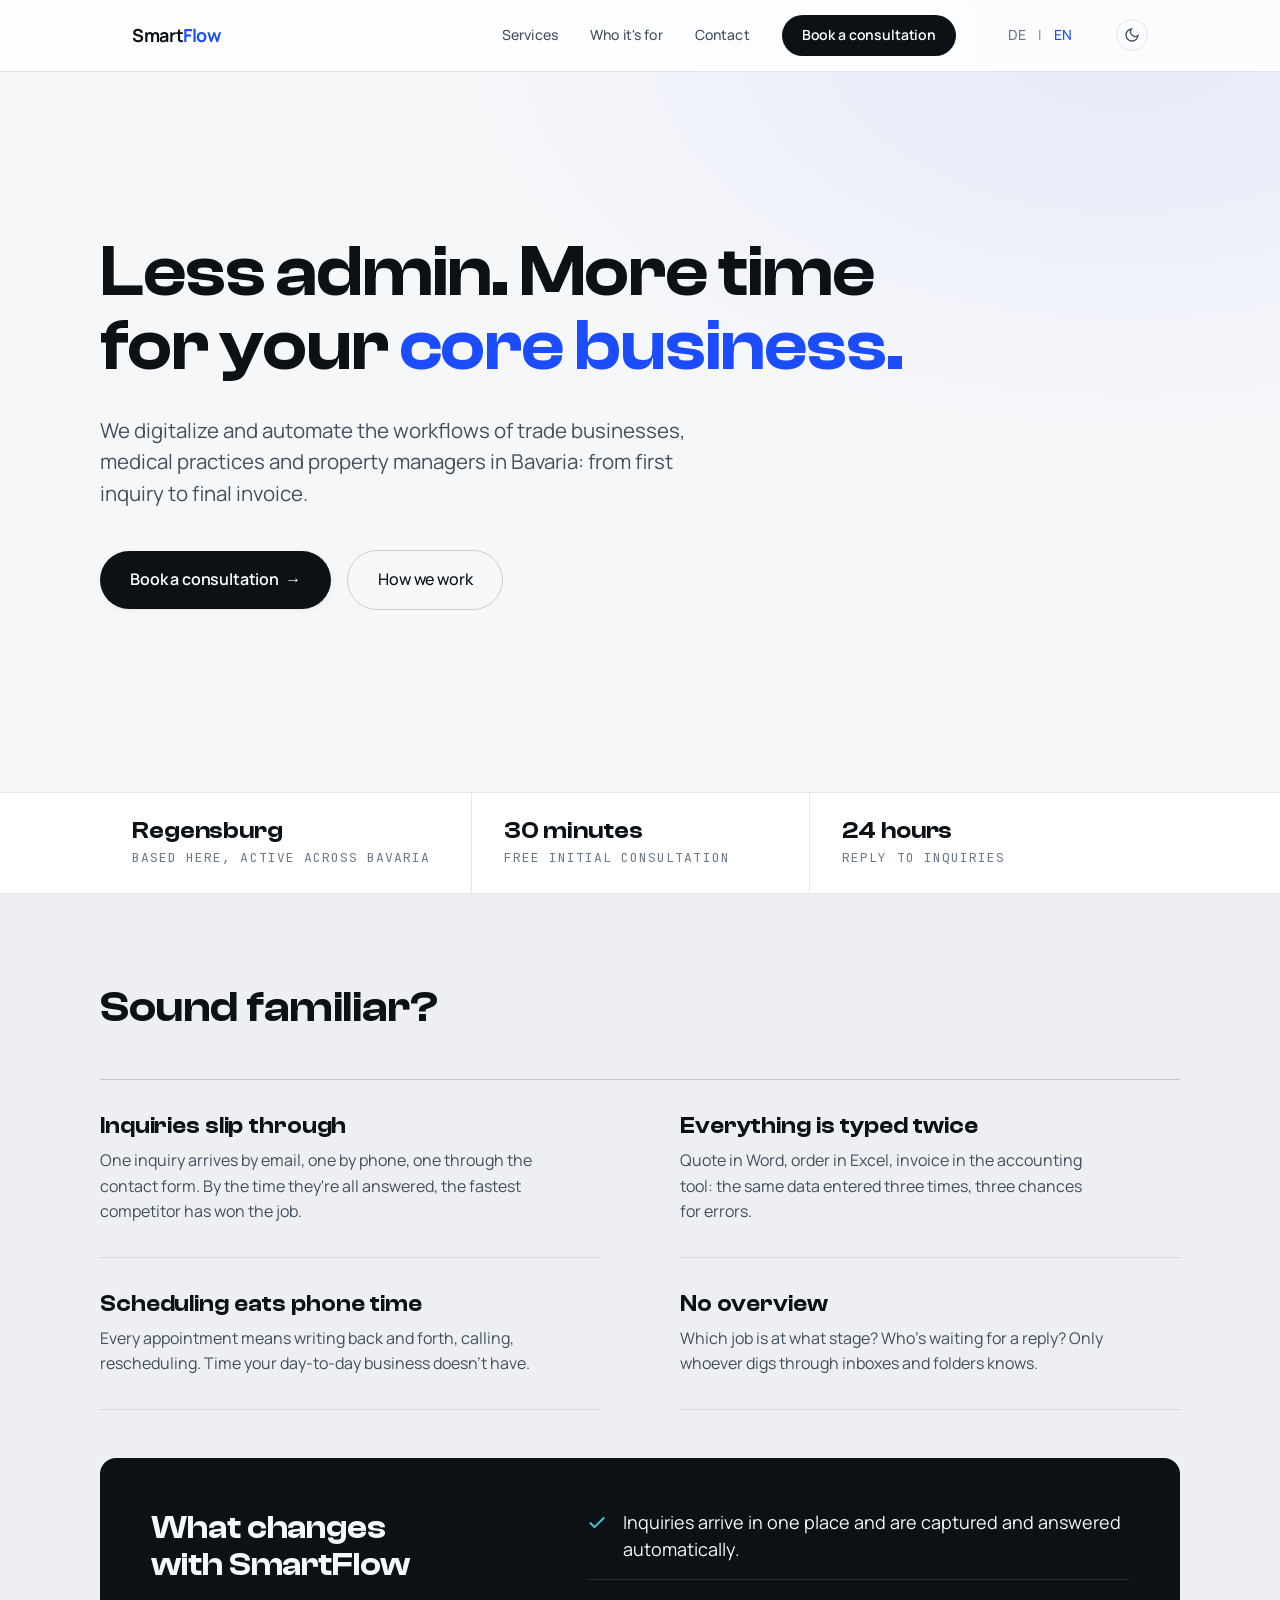
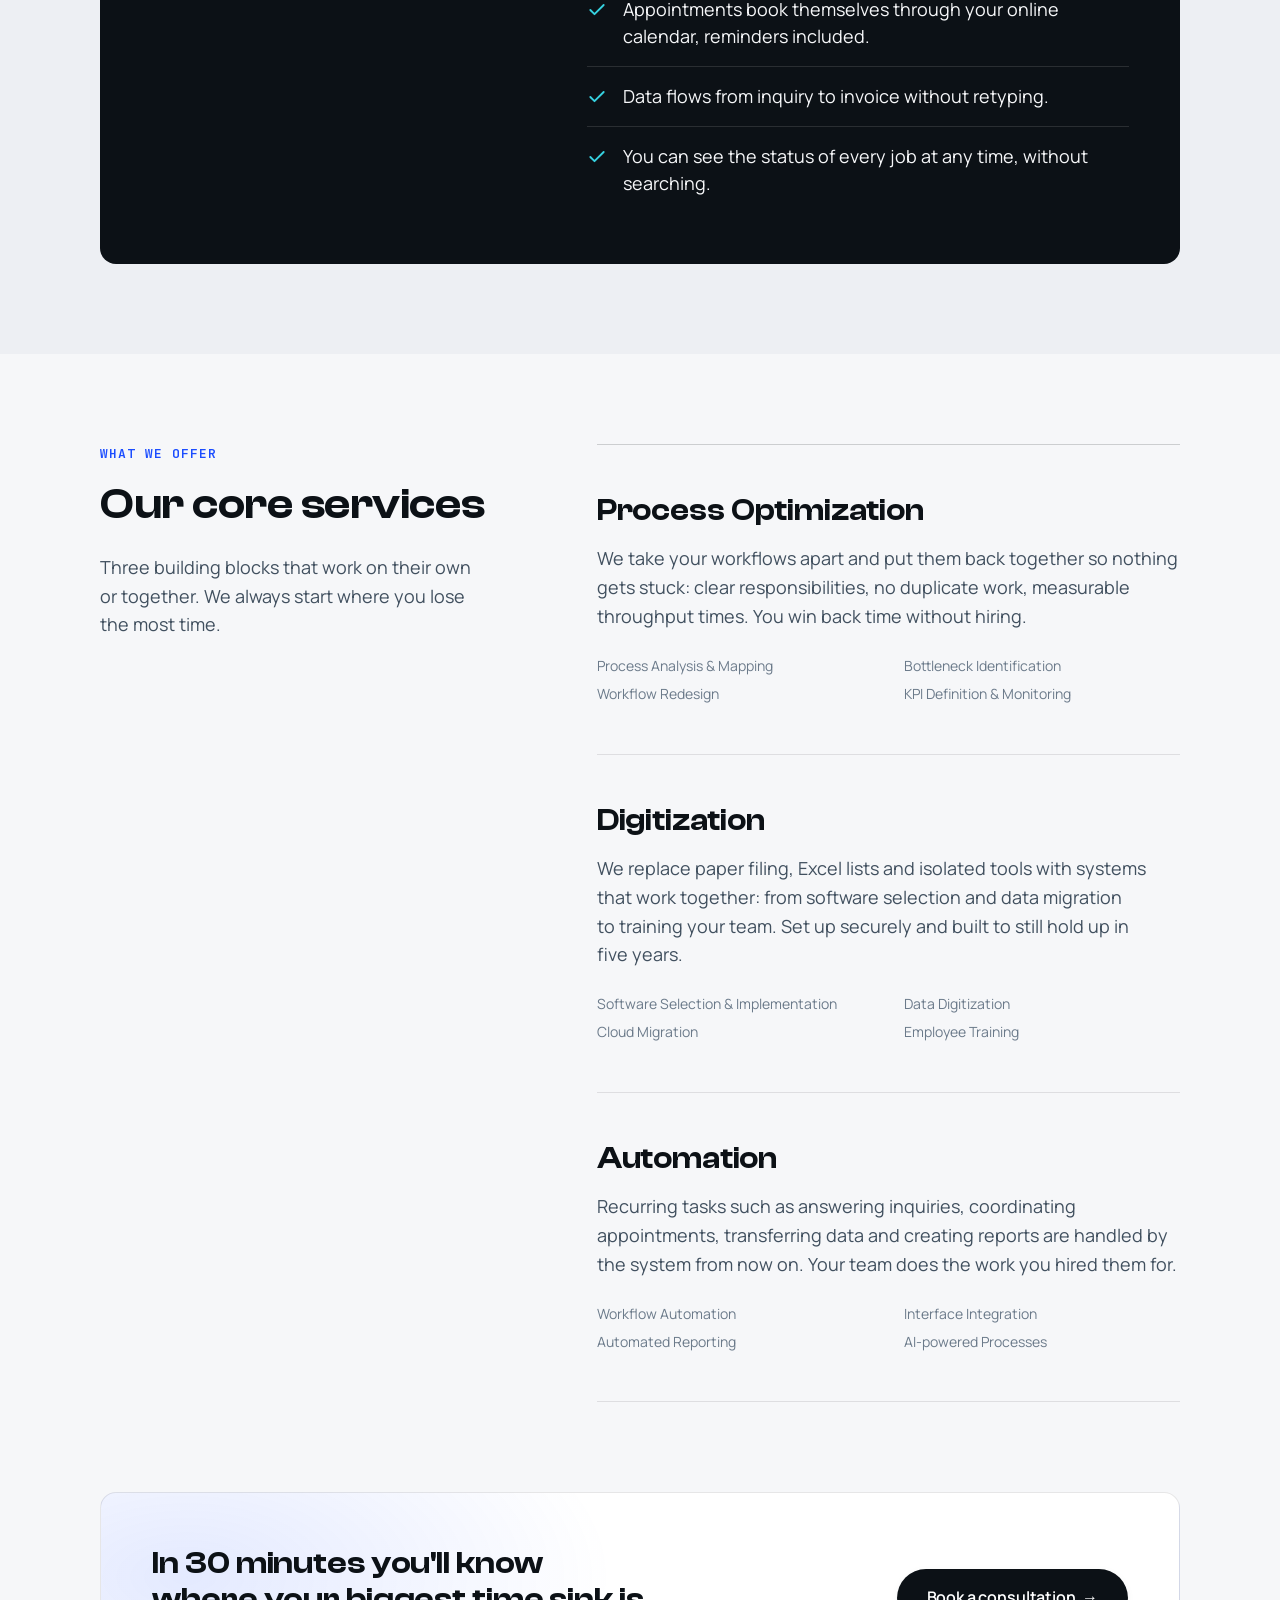
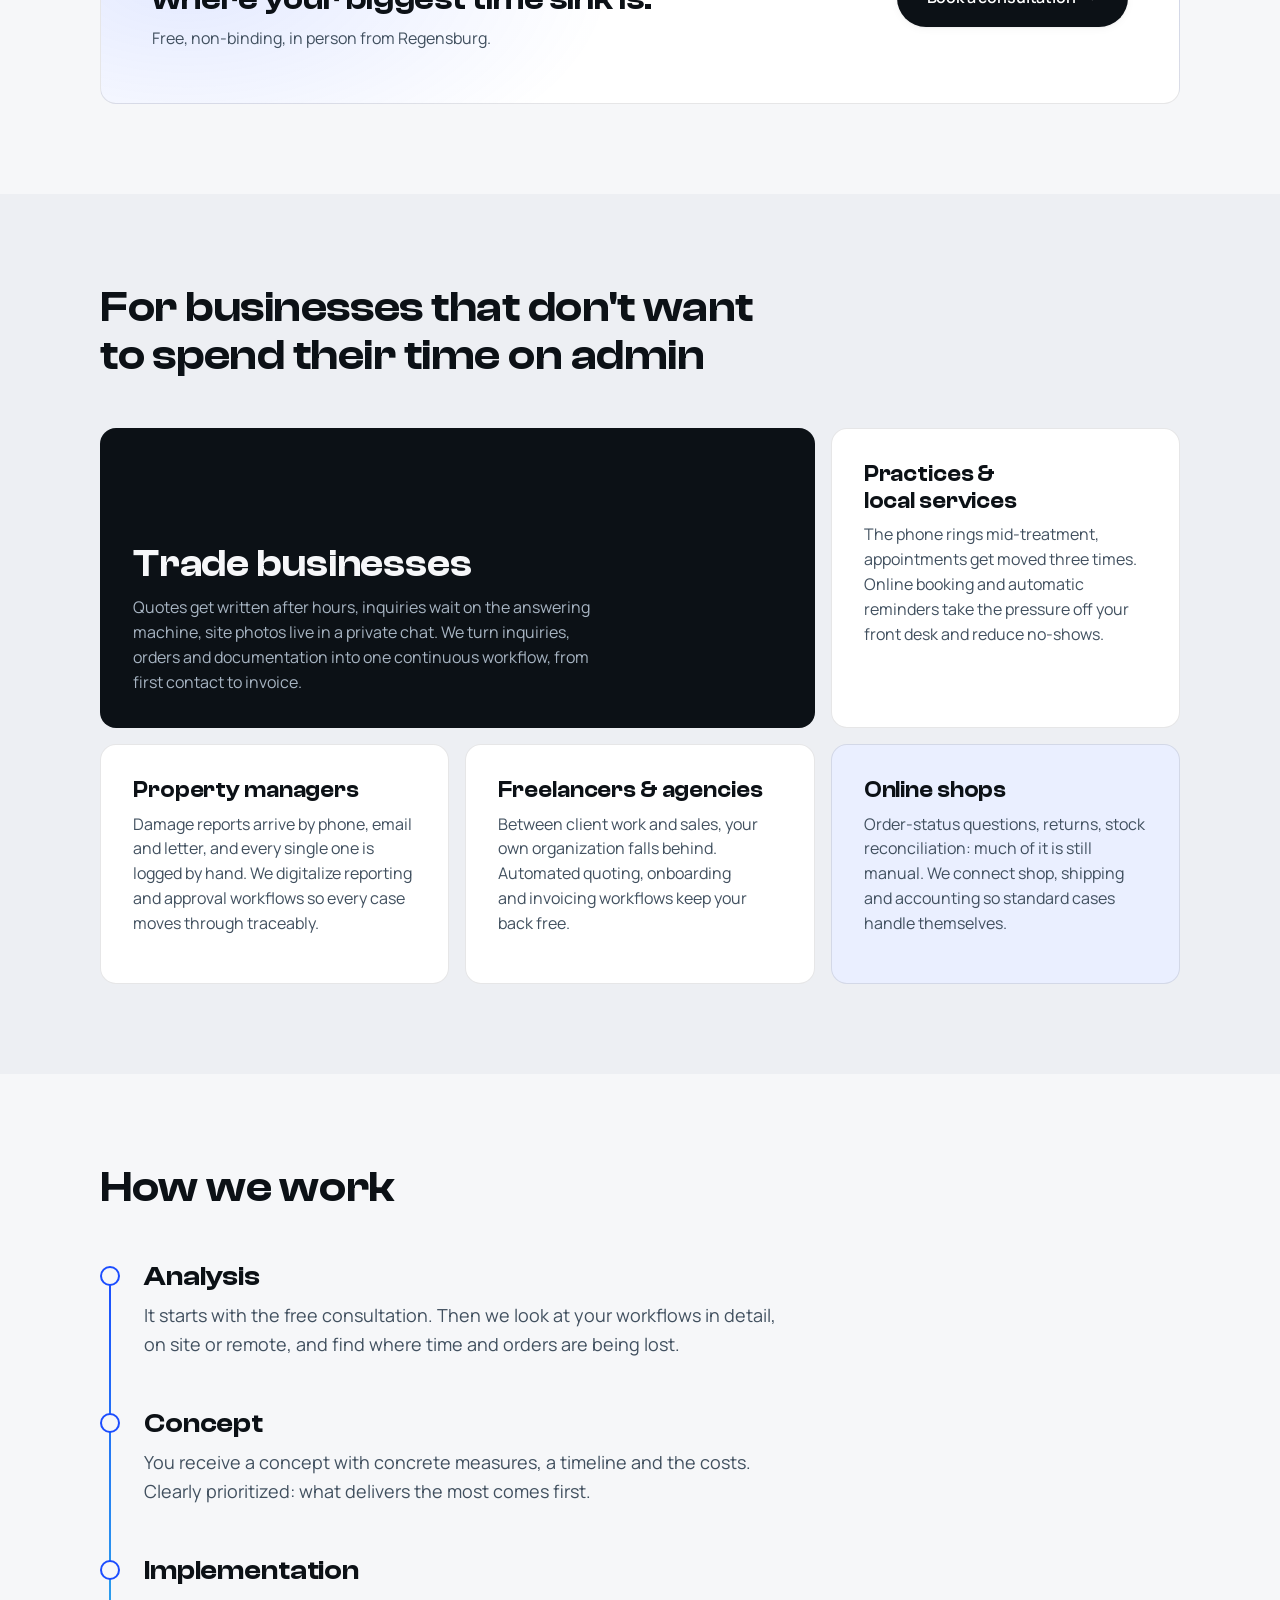
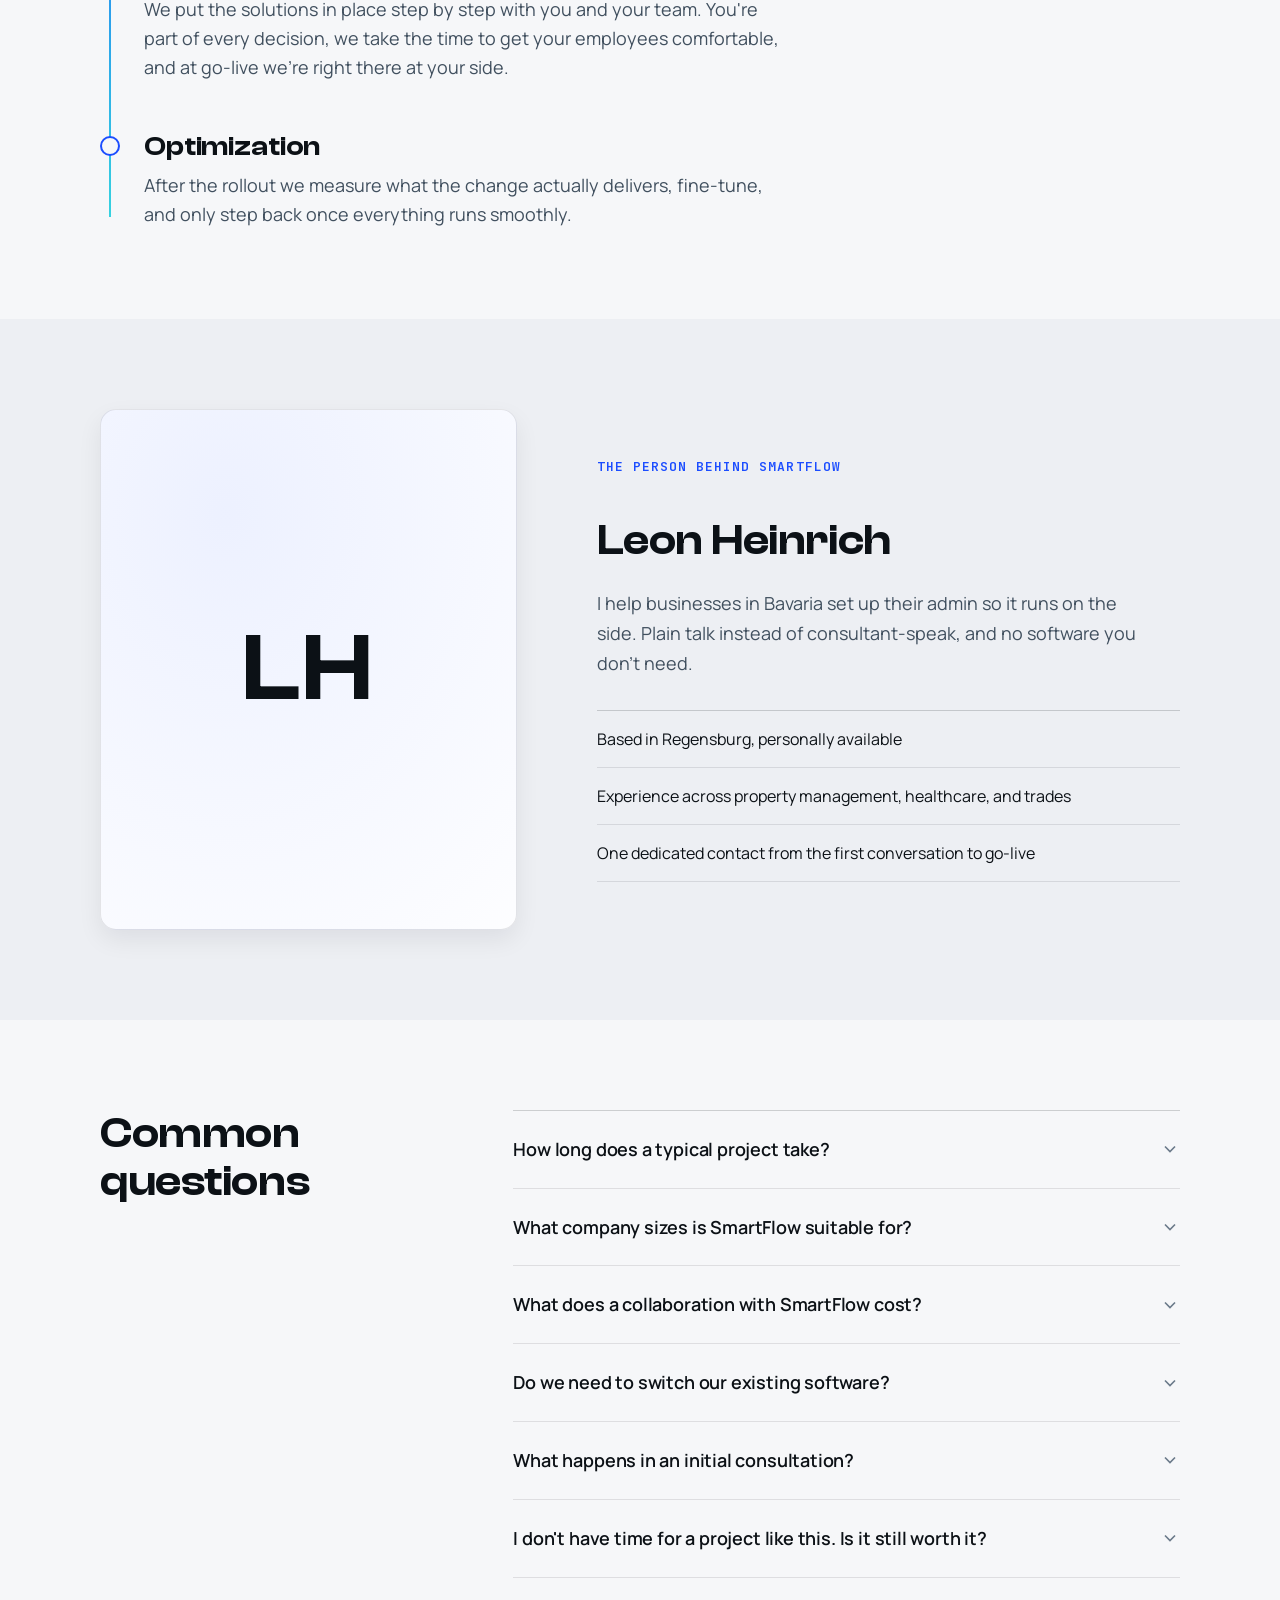
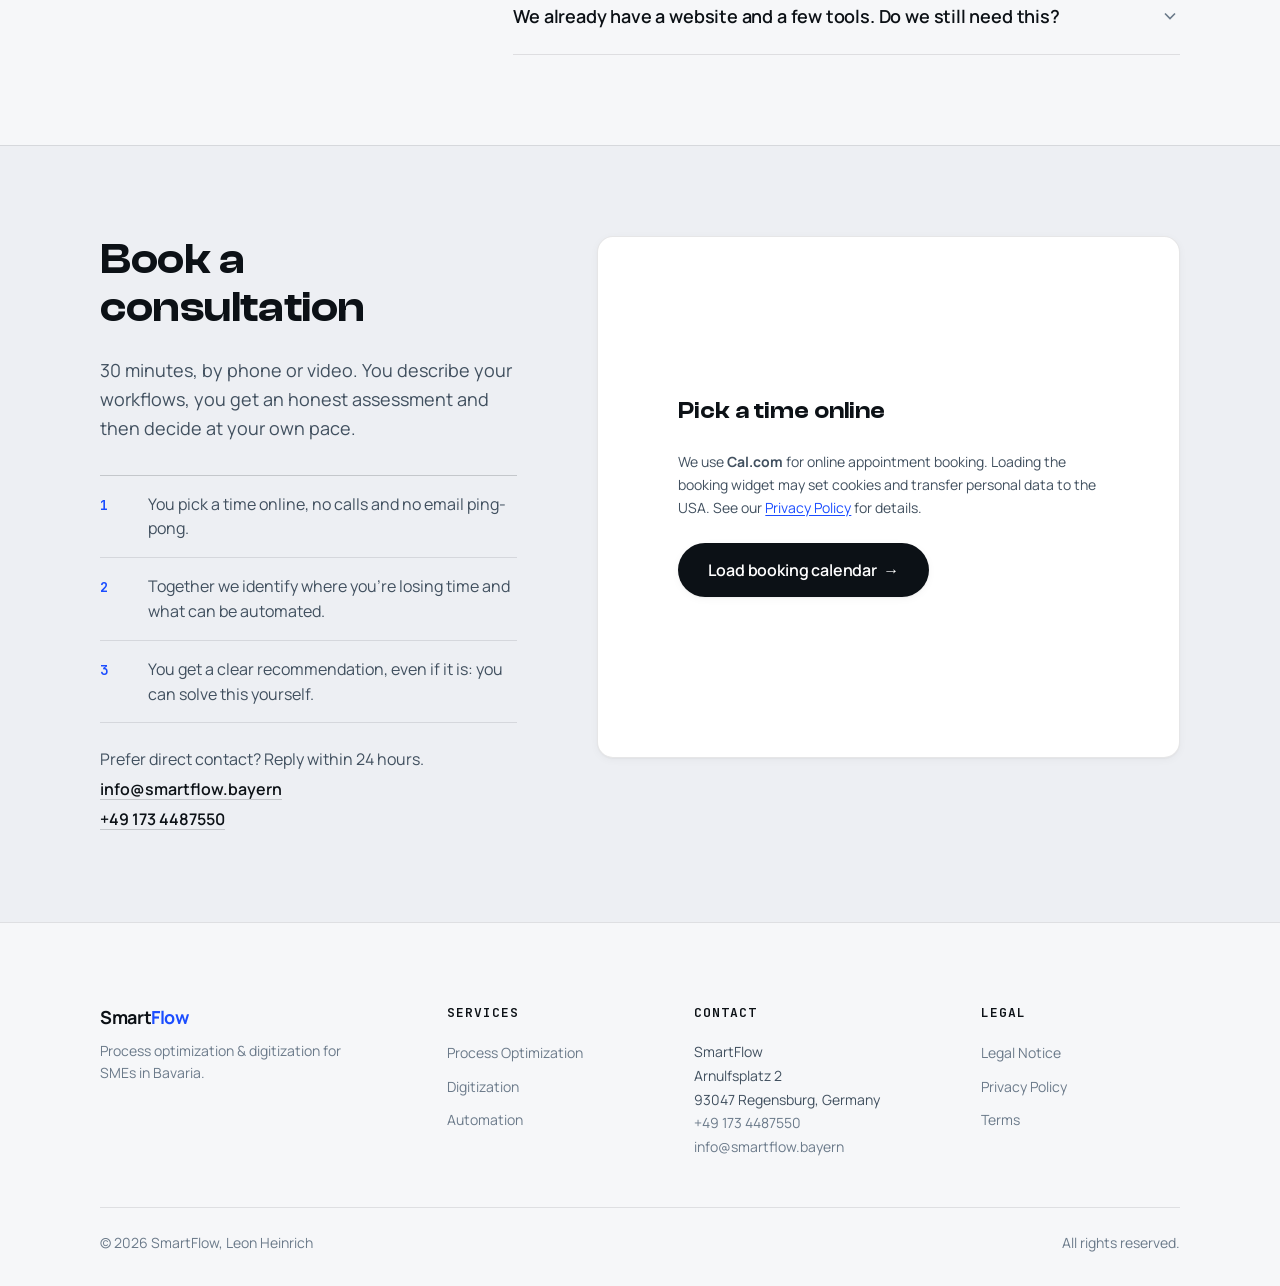
==== commit 86cb1186: "Premium-Redesign nach Taste-Skill: Hero, Layout-Familien, CTA-System, Copy (DE+EN) - Hero typografis" ====
--- a/en/index.html
+++ b/en/index.html
@@ -6,7 +6,7 @@
 
   <!-- SEO -->
   <title>SmartFlow Regensburg | Process Optimization & Digitization</title>
-  <meta name="description" content="SmartFlow in Regensburg – Process optimization, digitization, and automation for SMEs in Bavaria. Book a free consultation." />
+  <meta name="description" content="SmartFlow in Regensburg: process optimization, digitization, and automation for SMEs in Bavaria. Book a free consultation." />
   <link rel="canonical" href="https://smartflow.bayern/en/" />
 
   <!-- hreflang -->
@@ -21,13 +21,13 @@
   <meta property="og:type" content="website" />
   <meta property="og:url" content="https://smartflow.bayern/en/" />
   <meta property="og:title" content="SmartFlow Regensburg | Process Optimization & Digitization" />
-  <meta property="og:description" content="SmartFlow – Process optimization, digitization, and automation for your business. Measurable results." />
+  <meta property="og:description" content="SmartFlow: process optimization, digitization, and automation for your business. Measurable results." />
   <meta property="og:image" content="https://smartflow.bayern/assets/og-image.jpg" />
 
   <!-- Twitter Card -->
   <meta name="twitter:card" content="summary_large_image" />
   <meta name="twitter:title" content="SmartFlow Regensburg | Process Optimization & Digitization" />
-  <meta name="twitter:description" content="SmartFlow – Process optimization, digitization, and automation for your business. Measurable results." />
+  <meta name="twitter:description" content="SmartFlow: process optimization, digitization, and automation for your business. Measurable results." />
   <meta name="twitter:image" content="https://smartflow.bayern/assets/og-image.jpg" />
 
   <meta property="og:locale" content="en_US" />
@@ -35,104 +35,68 @@
   <meta name="geo.placename" content="Regensburg" />
   <meta name="geo.position" content="49.0169;12.0952" />
   <meta name="ICBM" content="49.0169, 12.0952" />
-  <meta name="author" content="Leon Heinrich, SmartFlow" />
-
-  <!-- Font preload -->
+
+  <!-- Font preload: display font carries the LCP headline, body font the rest -->
+  <link rel="preload" as="font" type="font/woff2" href="../assets/fonts/clashdisplay.woff2" crossorigin />
   <link rel="preload" as="font" type="font/woff2" href="../assets/fonts/manrope.woff2" crossorigin />
-  <link rel="preload" as="font" type="font/woff2" href="../assets/fonts/clashdisplay.woff2" crossorigin />
 
   <!-- Stylesheet -->
   <link rel="stylesheet" href="../css/styles.min.css" />
 
-  <!-- Structured Data: LocalBusiness, Person, WebSite, WebPage -->
+  <!-- Structured Data: LocalBusiness -->
   <script type="application/ld+json">
   {
     "@context": "https://schema.org",
-    "@graph": [
-      {
-        "@type": ["LocalBusiness", "ProfessionalService"],
-        "@id": "https://smartflow.bayern/#organization",
-        "name": "SmartFlow",
-        "alternateName": "SmartFlow Regensburg",
-        "founder": { "@id": "https://smartflow.bayern/#leon-heinrich" },
-        "address": {
-          "@type": "PostalAddress",
-          "streetAddress": "Arnulfsplatz 2",
-          "postalCode": "93047",
-          "addressLocality": "Regensburg",
-          "addressRegion": "BY",
-          "addressCountry": "DE"
-        },
-        "geo": {
-          "@type": "GeoCoordinates",
-          "latitude": 49.0169,
-          "longitude": 12.0952
-        },
-        "email": "info@smartflow.bayern",
-        "telephone": "+49 173 4487550",
-        "url": "https://smartflow.bayern/",
-        "image": "https://smartflow.bayern/assets/og-image.jpg",
-        "logo": "https://smartflow.bayern/assets/logo.png",
-        "priceRange": "€€",
-        "description": "Process optimization, digitization, and automation for SMEs in Regensburg and Bavaria.",
-        "areaServed": [
-          { "@type": "City", "name": "Regensburg" },
-          { "@type": "City", "name": "Landshut" },
-          { "@type": "City", "name": "Straubing" },
-          { "@type": "City", "name": "Passau" },
-          { "@type": "State", "name": "Bavaria" }
-        ],
-        "knowsAbout": [
-          "Process Optimization",
-          "Digitization",
-          "Workflow Automation",
-          "AI Integration for SMEs",
-          "Cloud Migration",
-          "Software Selection"
-        ],
-        "openingHoursSpecification": {
-          "@type": "OpeningHoursSpecification",
-          "dayOfWeek": ["Monday", "Tuesday", "Wednesday", "Thursday", "Friday"],
-          "opens": "09:00",
-          "closes": "18:00"
-        }
-      },
-      {
-        "@type": "Person",
-        "@id": "https://smartflow.bayern/#leon-heinrich",
-        "name": "Leon Heinrich",
-        "jobTitle": "Owner",
-        "worksFor": { "@id": "https://smartflow.bayern/#organization" },
-        "description": "Trained medical assistant with roles in a general practice, a children's hospital, a pediatric practice, and child and adolescent psychiatry. Today he optimizes, digitizes and automates the processes of SMEs in Bavaria as the owner of SmartFlow.",
-        "knowsAbout": [
-          "Process Optimization",
-          "Workflow Automation",
-          "Databases",
-          "AI Integration for SMEs"
-        ]
-      },
-      {
-        "@type": "WebSite",
-        "@id": "https://smartflow.bayern/#website",
-        "url": "https://smartflow.bayern/",
-        "name": "SmartFlow",
-        "publisher": { "@id": "https://smartflow.bayern/#organization" },
-        "inLanguage": ["de", "en"]
-      },
-      {
-        "@type": "WebPage",
-        "@id": "https://smartflow.bayern/en/#webpage",
-        "url": "https://smartflow.bayern/en/",
-        "name": "SmartFlow Regensburg | Process Optimization & Digitization",
-        "isPartOf": { "@id": "https://smartflow.bayern/#website" },
-        "about": { "@id": "https://smartflow.bayern/#organization" },
-        "inLanguage": "en",
-        "speakable": {
-          "@type": "SpeakableSpecification",
-          "cssSelector": [".hero-subtitle", ".about-text"]
-        }
-      }
-    ]
+    "@type": "LocalBusiness",
+    "@id": "https://smartflow.bayern/#organization",
+    "name": "SmartFlow",
+    "alternateName": "SmartFlow Process Consulting",
+    "founder": {
+      "@type": "Person",
+      "name": "Leon Heinrich",
+      "jobTitle": "Founder"
+    },
+    "address": {
+      "@type": "PostalAddress",
+      "streetAddress": "Arnulfsplatz 2",
+      "postalCode": "93047",
+      "addressLocality": "Regensburg",
+      "addressRegion": "BY",
+      "addressCountry": "DE"
+    },
+    "geo": {
+      "@type": "GeoCoordinates",
+      "latitude": 49.0169,
+      "longitude": 12.0952
+    },
+    "email": "info@smartflow.bayern",
+    "telephone": "+49 173 4487550",
+    "url": "https://smartflow.bayern/",
+    "image": "https://smartflow.bayern/assets/og-image.jpg",
+    "logo": "https://smartflow.bayern/favicon.svg",
+    "priceRange": "€€",
+    "description": "Process optimization, digitization, and automation for SMEs in Regensburg and Bavaria.",
+    "areaServed": [
+      { "@type": "City", "name": "Regensburg" },
+      { "@type": "City", "name": "Landshut" },
+      { "@type": "City", "name": "Straubing" },
+      { "@type": "City", "name": "Passau" },
+      { "@type": "State", "name": "Bayern" }
+    ],
+    "knowsAbout": [
+      "Process Optimization",
+      "Digitization",
+      "Workflow Automation",
+      "AI Integration for SMEs",
+      "Cloud Migration",
+      "Software Selection"
+    ],
+    "openingHoursSpecification": {
+      "@type": "OpeningHoursSpecification",
+      "dayOfWeek": ["Monday", "Tuesday", "Wednesday", "Thursday", "Friday"],
+      "opens": "09:00",
+      "closes": "18:00"
+    }
   }
   </script>
 
@@ -148,7 +112,7 @@
         "name": "Process Optimization",
         "provider": { "@id": "https://smartflow.bayern/#organization" },
         "areaServed": { "@type": "State", "name": "Bavaria" },
-        "description": "I take your workflows apart and put them back together so nothing gets stuck: clear responsibilities, no duplicate work, measurable throughput times. You win back time without hiring.",
+        "description": "We take your workflows apart and put them back together so nothing gets stuck: clear responsibilities, no duplicate work, measurable throughput times. You win back time without hiring.",
         "offers": {
           "@type": "Offer",
           "price": "0",
@@ -163,7 +127,7 @@
         "name": "Digitization",
         "provider": { "@id": "https://smartflow.bayern/#organization" },
         "areaServed": { "@type": "State", "name": "Bavaria" },
-        "description": "I replace paper filing, Excel lists and isolated tools with systems that work together — from software selection and data migration to training your team. Set up securely and built to still hold up in five years.",
+        "description": "We replace paper filing, Excel lists and isolated tools with systems that work together: from software selection and data migration to training your team. Set up securely and built to still hold up in five years.",
         "offers": {
           "@type": "Offer",
           "price": "0",
@@ -178,7 +142,7 @@
         "name": "Automation",
         "provider": { "@id": "https://smartflow.bayern/#organization" },
         "areaServed": { "@type": "State", "name": "Bavaria" },
-        "description": "Recurring tasks — answering inquiries, coordinating appointments, transferring data, creating reports — are handled by the system from now on. Your team does the work you hired them for.",
+        "description": "Recurring tasks such as answering inquiries, coordinating appointments, transferring data and creating reports are handled by the system from now on. Your team does the work you hired them for.",
         "offers": {
           "@type": "Offer",
           "price": "0",
@@ -209,7 +173,7 @@
         "name": "What company sizes is SmartFlow suitable for?",
         "acceptedAnswer": {
           "@type": "Answer",
-          "text": "I specialize in exactly these small and mid-sized businesses, from a tradesperson with 3 employees to an established regional company. My solutions are tailored precisely to this size and stay affordable."
+          "text": "We specialize in exactly these small and mid-sized businesses, from a tradesperson with 3 employees to an established regional company. Our solutions are tailored precisely to this size and stay affordable."
         }
       },
       {
@@ -217,7 +181,7 @@
         "name": "What does a collaboration with SmartFlow cost?",
         "acceptedAnswer": {
           "@type": "Answer",
-          "text": "The initial consultation is free and non-binding. What a collaboration costs afterwards depends on the scope: how many processes are involved, whether existing software is connected or new software introduced, and how much training your team needs. After the analysis you receive a fixed-price quote — so you know what to expect before implementation starts. Smaller automations are accordingly less expensive than full digitization projects."
+          "text": "The initial consultation is free and non-binding. In 30 minutes, we can estimate the effort involved and the realistic ROI you can expect."
         }
       },
       {
@@ -225,7 +189,7 @@
         "name": "Do we need to switch our existing software?",
         "acceptedAnswer": {
           "@type": "Answer",
-          "text": "Not necessarily. I first analyze whether your existing tools can be used more effectively. Often, better configuration or integrations can achieve major improvements without introducing entirely new software."
+          "text": "Not necessarily. We first analyze whether your existing tools can be used more effectively. Often, better configuration or integrations can achieve major improvements without introducing entirely new software."
         }
       },
       {
@@ -238,18 +202,18 @@
       },
       {
         "@type": "Question",
-        "name": "I don't have time for a project like this — is it still worth it?",
+        "name": "I don't have time for a project like this. Is it still worth it?",
         "acceptedAnswer": {
           "@type": "Answer",
-          "text": "Especially then. I plan the rollout so your day-to-day business keeps running: I handle preparation and implementation, you make the decisions. Your time investment is predictable and manageable — and the time sinks slowing you down today are gone afterwards."
+          "text": "Especially then. We plan the rollout so your day-to-day business keeps running: we handle preparation and implementation, you make the decisions. Your time investment is predictable and manageable, and the time sinks slowing you down today are gone afterwards."
         }
       },
       {
         "@type": "Question",
-        "name": "We already have a website and a few tools — do we still need this?",
+        "name": "We already have a website and a few tools. Do we still need this?",
         "acceptedAnswer": {
           "@type": "Answer",
-          "text": "A website and individual tools are the start. What matters is whether they work together: if website inquiries are copied into Excel by hand or appointments are still arranged over the phone, you're giving away most of the benefit. Those connections are exactly what I build."
+          "text": "A website and individual tools are the start. What matters is whether they work together: if website inquiries are copied into Excel by hand or appointments are still arranged over the phone, you're giving away most of the benefit. Those connections are exactly what we build."
         }
       }
     ]
@@ -309,401 +273,262 @@
   <main id="main">
 
     <!-- ================================================
-         SECTION 1 — HERO
+         HERO
          ================================================ -->
     <section class="hero" id="hero">
       <div class="hero-inner">
-        <div class="hero-content fade-in">
-          <p class="hero-eyebrow">Digitalization &amp; process optimization · Regensburg</p>
+        <div class="hero-content">
           <h1 class="hero-title">
-            Less admin work.<br>
-            More time for your<br>
-            <span class="accent">core business.</span>
+            Less admin. More time for your <span class="accent">core business.</span>
           </h1>
           <p class="hero-subtitle">
-            SmartFlow is a process optimization, digitization and automation
-            consultancy based in Regensburg, Germany. I digitalize and automate the
-            workflows of trade businesses, medical practices, property managers and
-            SMEs in Bavaria — from the first inquiry to the final invoice.
+            We digitalize and automate the workflows of trade businesses, medical
+            practices and property managers in Bavaria: from first inquiry to final invoice.
           </p>
           <div class="hero-actions">
-            <a href="#contact" class="btn-cta">Book a free consultation <span class="btn-arrow" aria-hidden="true">&rarr;</span></a>
-            <a href="#process" class="btn-secondary">How I work</a>
-          </div>
-          <ul class="hero-trust" role="list">
-            <li>Based in Regensburg</li>
-            <li>Reply within 24 h</li>
-            <li>30 minutes, free &amp; non-binding</li>
-          </ul>
-        </div>
-
-        <div class="hero-visual fade-in" aria-hidden="true">
-          <svg class="flow-svg" viewBox="0 0 360 460" fill="none" xmlns="http://www.w3.org/2000/svg" role="img">
-            <defs>
-              <linearGradient id="flowGrad" x1="60" y1="40" x2="60" y2="420" gradientUnits="userSpaceOnUse">
-                <stop offset="0" stop-color="var(--color-accent)"/>
-                <stop offset="1" stop-color="var(--color-accent-soft)"/>
-              </linearGradient>
-            </defs>
-
-            <!-- The pipeline: one line drawing top-to-bottom through four stages -->
-            <path class="flow-path" pathLength="1"
-              d="M60 48 V 120 C 60 150, 60 150, 60 168 V 240 C 60 270, 60 270, 60 288 V 360 C 60 390, 60 390, 60 412"
-              stroke="url(#flowGrad)" stroke-width="2.5" stroke-linecap="round"/>
-
-            <!-- Output rules: a quiet artifact emitted by each stage -->
-            <g class="flow-chips">
-              <rect class="flow-chip" style="--i:0" x="92"  y="66"  width="120" height="2" rx="1"/>
-              <rect class="flow-chip" style="--i:1" x="92"  y="186" width="120" height="2" rx="1"/>
-              <rect class="flow-chip" style="--i:2" x="92"  y="306" width="120" height="2" rx="1"/>
-              <rect class="flow-chip" style="--i:3" x="92"  y="430" width="120" height="2" rx="1"/>
-            </g>
-
-            <!-- Stage nodes -->
-            <g class="flow-nodes" stroke="url(#flowGrad)" stroke-width="2.5" fill="var(--color-bg)">
-              <circle class="flow-node" style="--i:0" cx="60" cy="48"  r="11"/>
-              <circle class="flow-node" style="--i:1" cx="60" cy="168" r="11"/>
-              <circle class="flow-node" style="--i:2" cx="60" cy="288" r="11"/>
-              <circle class="flow-node" style="--i:3" cx="60" cy="412" r="11"/>
-            </g>
-
-            <!-- Stage labels: the real SmartFlow process, in mono -->
-            <g class="flow-labels">
-              <text class="flow-node flow-stage-index" style="--i:0" x="90" y="44">01</text>
-              <text class="flow-node flow-stage-label" style="--i:0" x="90" y="60">Analysis</text>
-              <text class="flow-node flow-stage-index" style="--i:1" x="90" y="164">02</text>
-              <text class="flow-node flow-stage-label" style="--i:1" x="90" y="180">Concept</text>
-              <text class="flow-node flow-stage-index" style="--i:2" x="90" y="284">03</text>
-              <text class="flow-node flow-stage-label" style="--i:2" x="90" y="300">Build</text>
-              <text class="flow-node flow-stage-index" style="--i:3" x="90" y="408">04</text>
-              <text class="flow-node flow-stage-label" style="--i:3" x="90" y="424">Optimise</text>
-            </g>
-          </svg>
+            <a href="#contact" class="btn-cta">Book a consultation <span class="btn-arrow" aria-hidden="true">&rarr;</span></a>
+            <a href="#process" class="btn-secondary">How we work</a>
+          </div>
+        </div>
+      </div>
+    </section>
+
+    <!-- Facts strip: three verifiable statements, directly below the hero -->
+    <section class="facts" aria-label="At a glance">
+      <div class="facts-inner">
+        <div class="fact">
+          <span class="fact-value">Regensburg</span>
+          <span class="fact-label">Based here, active across Bavaria</span>
+        </div>
+        <div class="fact">
+          <span class="fact-value">30 minutes</span>
+          <span class="fact-label">Free initial consultation</span>
+        </div>
+        <div class="fact">
+          <span class="fact-value">24 hours</span>
+          <span class="fact-label">Reply to inquiries</span>
         </div>
       </div>
     </section>
 
     <!-- ================================================
-         SECTION 1.5 — PROBLEM / BENEFIT
+         PROBLEM / BENEFIT
          ================================================ -->
     <section class="pains-section" id="pains">
-      <div class="pains-container">
-        <div class="fade-in">
-          <h2 class="section-title">Sound familiar?</h2>
-        </div>
-
-        <div class="tile-grid">
-          <div class="tile fade-in">
-            <span class="tile-glyph" aria-hidden="true">
-              <svg width="24" height="24" viewBox="0 0 24 24" fill="none" stroke="currentColor" stroke-width="1.75" stroke-linecap="round" stroke-linejoin="round"><path d="M22 12h-6l-2 3h-4l-2-3H2"/><path d="M5.45 5.11 2 12v6a2 2 0 0 0 2 2h16a2 2 0 0 0 2-2v-6l-3.45-6.89A2 2 0 0 0 16.76 4H7.24a2 2 0 0 0-1.79 1.11z"/></svg>
-            </span>
-            <h3 class="tile-title">Inquiries slip through</h3>
-            <p class="tile-text">One inquiry arrives by email, one by phone, one through the contact form. By the time they're all answered, the fastest competitor has won the job.</p>
-          </div>
-
-          <div class="tile fade-in">
-            <span class="tile-glyph" aria-hidden="true">
-              <svg width="24" height="24" viewBox="0 0 24 24" fill="none" stroke="currentColor" stroke-width="1.75" stroke-linecap="round" stroke-linejoin="round"><rect x="9" y="9" width="13" height="13" rx="2"/><path d="M5 15H4a2 2 0 0 1-2-2V4a2 2 0 0 1 2-2h9a2 2 0 0 1 2 2v1"/></svg>
-            </span>
-            <h3 class="tile-title">Everything is typed twice</h3>
-            <p class="tile-text">Quote in Word, order in Excel, invoice in the accounting tool: the same data entered three times — and three chances for errors.</p>
-          </div>
-
-          <div class="tile fade-in">
-            <span class="tile-glyph" aria-hidden="true">
-              <svg width="24" height="24" viewBox="0 0 24 24" fill="none" stroke="currentColor" stroke-width="1.75" stroke-linecap="round" stroke-linejoin="round"><circle cx="12" cy="12" r="10"/><path d="M12 6v6l4 2"/></svg>
-            </span>
-            <h3 class="tile-title">Scheduling eats phone time</h3>
-            <p class="tile-text">Every appointment means writing back and forth, calling, rescheduling. Time your day-to-day business doesn't have.</p>
-          </div>
-
-          <div class="tile fade-in">
-            <span class="tile-glyph" aria-hidden="true">
-              <svg width="24" height="24" viewBox="0 0 24 24" fill="none" stroke="currentColor" stroke-width="1.75" stroke-linecap="round" stroke-linejoin="round"><circle cx="11" cy="11" r="8"/><path d="m21 21-4.35-4.35"/></svg>
-            </span>
-            <h3 class="tile-title">No overview</h3>
-            <p class="tile-text">Which job is at what stage? Who's waiting for a reply? Only whoever digs through inboxes and folders knows.</p>
-          </div>
-        </div>
-
-        <div class="benefits-block fade-in">
-          <h3 class="benefits-title">What changes with SmartFlow</h3>
-          <ul class="benefits-list" role="list">
-            <li>Inquiries arrive in one place and are captured and answered automatically.</li>
-            <li>Appointments book themselves through your online calendar — reminders included.</li>
-            <li>Data flows from inquiry to invoice without retyping.</li>
-            <li>You can see the status of every job at any time — without searching.</li>
+      <div class="container">
+        <h2 class="section-title fade-in">Sound familiar?</h2>
+
+        <div class="pain-grid stagger">
+          <div class="pain fade-in">
+            <h3 class="pain-title">Inquiries slip through</h3>
+            <p class="pain-text">One inquiry arrives by email, one by phone, one through the contact form. By the time they're all answered, the fastest competitor has won the job.</p>
+          </div>
+          <div class="pain fade-in">
+            <h3 class="pain-title">Everything is typed twice</h3>
+            <p class="pain-text">Quote in Word, order in Excel, invoice in the accounting tool: the same data entered three times, three chances for errors.</p>
+          </div>
+          <div class="pain fade-in">
+            <h3 class="pain-title">Scheduling eats phone time</h3>
+            <p class="pain-text">Every appointment means writing back and forth, calling, rescheduling. Time your day-to-day business doesn't have.</p>
+          </div>
+          <div class="pain fade-in">
+            <h3 class="pain-title">No overview</h3>
+            <p class="pain-text">Which job is at what stage? Who's waiting for a reply? Only whoever digs through inboxes and folders knows.</p>
+          </div>
+        </div>
+
+        <div class="outcome-panel fade-in">
+          <h3 class="outcome-title">What changes with SmartFlow</h3>
+          <ul class="outcome-list" role="list">
+            <li>
+              <svg viewBox="0 0 24 24" fill="none" stroke="currentColor" stroke-width="2.25" stroke-linecap="round" stroke-linejoin="round" aria-hidden="true"><path d="M20 6 9 17l-5-5"/></svg>
+              <span>Inquiries arrive in one place and are captured and answered automatically.</span>
+            </li>
+            <li>
+              <svg viewBox="0 0 24 24" fill="none" stroke="currentColor" stroke-width="2.25" stroke-linecap="round" stroke-linejoin="round" aria-hidden="true"><path d="M20 6 9 17l-5-5"/></svg>
+              <span>Appointments book themselves through your online calendar, reminders included.</span>
+            </li>
+            <li>
+              <svg viewBox="0 0 24 24" fill="none" stroke="currentColor" stroke-width="2.25" stroke-linecap="round" stroke-linejoin="round" aria-hidden="true"><path d="M20 6 9 17l-5-5"/></svg>
+              <span>Data flows from inquiry to invoice without retyping.</span>
+            </li>
+            <li>
+              <svg viewBox="0 0 24 24" fill="none" stroke="currentColor" stroke-width="2.25" stroke-linecap="round" stroke-linejoin="round" aria-hidden="true"><path d="M20 6 9 17l-5-5"/></svg>
+              <span>You can see the status of every job at any time, without searching.</span>
+            </li>
           </ul>
         </div>
       </div>
     </section>
 
     <!-- ================================================
-         SECTION 2 — SERVICES
+         SERVICES
          ================================================ -->
     <section class="services-section" id="services">
-      <div class="services-container">
-        <div class="services-header fade-in">
-          <p class="section-label">Services</p>
-          <h2 class="section-title">What I do for you</h2>
-        </div>
-
-        <!-- Service 01: Process Optimization -->
-        <div class="service-block fade-in">
-          <div class="service-block-inner">
-            <span class="service-glyph" aria-hidden="true">
-              <svg width="40" height="40" viewBox="0 0 24 24" fill="none" stroke="currentColor" stroke-width="1.75" stroke-linecap="round" stroke-linejoin="round">
-                <path d="M3 12h4l2 5 4-14 2 9h6"/>
-              </svg>
-            </span>
-            <div class="service-body">
-              <h3 class="service-title">Process Optimization</h3>
-              <p class="service-description">
-                I take your workflows apart and put them back together so nothing gets stuck: clear responsibilities, no duplicate work, measurable throughput times. You win back time without hiring.
-              </p>
-              <ul class="service-features">
-                <li class="service-feature">Process Analysis &amp; Mapping</li>
-                <li class="service-feature">Bottleneck Identification</li>
-                <li class="service-feature">Workflow Redesign</li>
-                <li class="service-feature">KPI Definition &amp; Monitoring</li>
-              </ul>
-            </div>
-          </div>
-        </div>
-
-        <!-- Service 02: Digitization -->
-        <div class="service-block fade-in">
-          <div class="service-block-inner">
-            <span class="service-glyph" aria-hidden="true">
-              <svg width="40" height="40" viewBox="0 0 24 24" fill="none" stroke="currentColor" stroke-width="1.75" stroke-linecap="round" stroke-linejoin="round">
-                <path d="M12 13V3m0 0L8 7m4-4 4 4"/><path d="M20 16.5A4.5 4.5 0 0 0 16 9h-1.3A6 6 0 1 0 5 16"/>
-              </svg>
-            </span>
-            <div class="service-body">
-              <h3 class="service-title">Digitization</h3>
-              <p class="service-description">
-                I replace paper filing, Excel lists and isolated tools with systems that work together — from software selection and data migration to training your team. Set up securely and built to still hold up in five years.
-              </p>
-              <ul class="service-features">
-                <li class="service-feature">Software Selection &amp; Implementation</li>
-                <li class="service-feature">Data Digitization</li>
-                <li class="service-feature">Cloud Migration</li>
-                <li class="service-feature">Employee Training</li>
-              </ul>
-            </div>
-          </div>
-        </div>
-
-        <!-- Service 03: Automation -->
-        <div class="service-block fade-in">
-          <div class="service-block-inner">
-            <span class="service-glyph" aria-hidden="true">
-              <svg width="40" height="40" viewBox="0 0 24 24" fill="none" stroke="currentColor" stroke-width="1.75" stroke-linecap="round" stroke-linejoin="round">
-                <circle cx="12" cy="12" r="3"/><path d="M12 2v3m0 14v3M2 12h3m14 0h3m-3.5-6.5-2 2m-9 9-2 2m0-13 2 2m9 9 2 2"/>
-              </svg>
-            </span>
-            <div class="service-body">
-              <h3 class="service-title">Automation</h3>
-              <p class="service-description">
-                Recurring tasks — answering inquiries, coordinating appointments, transferring data, creating reports — are handled by the system from now on. Your team does the work you hired them for.
-              </p>
-              <ul class="service-features">
-                <li class="service-feature">Workflow Automation</li>
-                <li class="service-feature">Interface Integration</li>
-                <li class="service-feature">Automated Reporting</li>
-                <li class="service-feature">AI-powered Processes</li>
-              </ul>
-            </div>
-          </div>
-        </div>
-
-      </div>
-    </section>
-
-    <!-- CTA Banner #1: after Services -->
-    <aside class="cta-banner fade-in" aria-label="Book a free consultation">
-      <div class="cta-banner-inner">
-        <div class="cta-banner-text">
-          <h2 class="cta-banner-title">In 30 minutes you'll know where your biggest time sink is.</h2>
-          <p class="cta-banner-sub">Free consultation — personal, non-binding, from Regensburg.</p>
-        </div>
-        <a href="#contact" class="btn-cta">Book a free consultation <span class="btn-arrow" aria-hidden="true">&rarr;</span></a>
+      <div class="services-layout">
+        <div class="services-rail fade-in">
+          <p class="section-label">What we offer</p>
+          <h2 class="section-title">Our core services</h2>
+          <p class="services-intro">Three building blocks that work on their own or together. We always start where you lose the most time.</p>
+        </div>
+
+        <div class="services-list stagger">
+          <article class="service fade-in">
+            <h3 class="service-title">Process Optimization</h3>
+            <p class="service-description">
+              We take your workflows apart and put them back together so nothing gets stuck: clear responsibilities, no duplicate work, measurable throughput times. You win back time without hiring.
+            </p>
+            <ul class="service-scope" role="list" aria-label="Scope">
+              <li>Process Analysis &amp; Mapping</li>
+              <li>Bottleneck Identification</li>
+              <li>Workflow Redesign</li>
+              <li>KPI Definition &amp; Monitoring</li>
+            </ul>
+          </article>
+
+          <article class="service fade-in">
+            <h3 class="service-title">Digitization</h3>
+            <p class="service-description">
+              We replace paper filing, Excel lists and isolated tools with systems that work together: from software selection and data migration to training your team. Set up securely and built to still hold up in five years.
+            </p>
+            <ul class="service-scope" role="list" aria-label="Scope">
+              <li>Software Selection &amp; Implementation</li>
+              <li>Data Digitization</li>
+              <li>Cloud Migration</li>
+              <li>Employee Training</li>
+            </ul>
+          </article>
+
+          <article class="service fade-in">
+            <h3 class="service-title">Automation</h3>
+            <p class="service-description">
+              Recurring tasks such as answering inquiries, coordinating appointments, transferring data and creating reports are handled by the system from now on. Your team does the work you hired them for.
+            </p>
+            <ul class="service-scope" role="list" aria-label="Scope">
+              <li>Workflow Automation</li>
+              <li>Interface Integration</li>
+              <li>Automated Reporting</li>
+              <li>AI-powered Processes</li>
+            </ul>
+          </article>
+        </div>
+      </div>
+    </section>
+
+    <!-- CTA panel after services -->
+    <aside class="cta-section" aria-label="Book a consultation">
+      <div class="cta-panel fade-in">
+        <div class="cta-panel-text">
+          <h2 class="cta-panel-title">In 30 minutes you'll know where your biggest time sink is.</h2>
+          <p class="cta-panel-sub">Free, non-binding, in person from Regensburg.</p>
+        </div>
+        <a href="#contact" class="btn-cta">Book a consultation <span class="btn-arrow" aria-hidden="true">&rarr;</span></a>
       </div>
     </aside>
 
     <!-- ================================================
-         SECTION 2.7 — WHO IT'S FOR
+         WHO IT'S FOR
          ================================================ -->
     <section class="audiences-section" id="audiences">
-      <div class="audiences-container">
-        <div class="fade-in">
-          <h2 class="section-title">For businesses that don't want to spend their time on admin</h2>
-        </div>
-
-        <div class="tile-grid">
-          <div class="tile fade-in">
-            <span class="tile-glyph" aria-hidden="true">
-              <svg width="24" height="24" viewBox="0 0 24 24" fill="none" stroke="currentColor" stroke-width="1.75" stroke-linecap="round" stroke-linejoin="round"><path d="M14.7 6.3a1 1 0 0 0 0 1.4l1.6 1.6a1 1 0 0 0 1.4 0l3.77-3.77a6 6 0 0 1-7.94 7.94l-6.91 6.91a2.12 2.12 0 0 1-3-3l6.91-6.91a6 6 0 0 1 7.94-7.94l-3.76 3.76z"/></svg>
-            </span>
-            <h3 class="tile-title">Trade businesses</h3>
-            <p class="tile-text">Quotes get written after hours, inquiries wait on the answering machine, site photos live in a private chat. I turn inquiries, orders and documentation into one continuous workflow — from first contact to invoice.</p>
-          </div>
-
-          <div class="tile fade-in">
-            <span class="tile-glyph" aria-hidden="true">
-              <svg width="24" height="24" viewBox="0 0 24 24" fill="none" stroke="currentColor" stroke-width="1.75" stroke-linecap="round" stroke-linejoin="round"><path d="M19 14c1.49-1.46 3-3.21 3-5.5A5.5 5.5 0 0 0 16.5 3c-1.76 0-3 .5-4.5 2-1.5-1.5-2.74-2-4.5-2A5.5 5.5 0 0 0 2 8.5c0 2.3 1.5 4.05 3 5.5l7 7z"/></svg>
-            </span>
-            <h3 class="tile-title">Practices &amp; local services</h3>
-            <p class="tile-text">The phone rings mid-treatment, appointments get moved three times. Online booking and automatic reminders take the pressure off your front desk — and reduce no-shows.</p>
-          </div>
-
-          <div class="tile fade-in">
-            <span class="tile-glyph" aria-hidden="true">
-              <svg width="24" height="24" viewBox="0 0 24 24" fill="none" stroke="currentColor" stroke-width="1.75" stroke-linecap="round" stroke-linejoin="round"><rect x="4" y="2" width="16" height="20" rx="2"/><path d="M9 22v-4h6v4"/><path d="M8 6h.01M16 6h.01M12 6h.01M8 10h.01M16 10h.01M12 10h.01M8 14h.01M16 14h.01M12 14h.01"/></svg>
-            </span>
-            <h3 class="tile-title">Property managers</h3>
-            <p class="tile-text">Damage reports arrive by phone, email and letter — and every single one is logged by hand. I digitalize reporting and approval workflows so every case moves through traceably.</p>
-          </div>
-
-          <div class="tile fade-in">
-            <span class="tile-glyph" aria-hidden="true">
-              <svg width="24" height="24" viewBox="0 0 24 24" fill="none" stroke="currentColor" stroke-width="1.75" stroke-linecap="round" stroke-linejoin="round"><path d="M20 21v-2a4 4 0 0 0-4-4H8a4 4 0 0 0-4 4v2"/><circle cx="12" cy="7" r="4"/></svg>
-            </span>
-            <h3 class="tile-title">Freelancers &amp; agencies</h3>
-            <p class="tile-text">Between client work and sales, your own organization falls behind. Automated quoting, onboarding and invoicing workflows keep your back free.</p>
-          </div>
-
-          <div class="tile tile-wide fade-in">
-            <span class="tile-glyph" aria-hidden="true">
-              <svg width="24" height="24" viewBox="0 0 24 24" fill="none" stroke="currentColor" stroke-width="1.75" stroke-linecap="round" stroke-linejoin="round"><circle cx="9" cy="21" r="1"/><circle cx="20" cy="21" r="1"/><path d="M1 1h4l2.68 13.39a2 2 0 0 0 2 1.61h9.72a2 2 0 0 0 2-1.61L23 6H6"/></svg>
-            </span>
-            <h3 class="tile-title">Online shops</h3>
-            <p class="tile-text">Order-status questions, returns, stock reconciliation: much of it is still manual. I connect shop, shipping and accounting so standard cases handle themselves.</p>
+      <div class="container">
+        <h2 class="section-title fade-in">For businesses that don't want to spend their time on admin</h2>
+
+        <div class="bento stagger">
+          <div class="bento-cell bento-anchor fade-in">
+            <h3 class="bento-title">Trade businesses</h3>
+            <p class="bento-text">Quotes get written after hours, inquiries wait on the answering machine, site photos live in a private chat. We turn inquiries, orders and documentation into one continuous workflow, from first contact to invoice.</p>
+          </div>
+          <div class="bento-cell fade-in">
+            <h3 class="bento-title">Practices &amp; local services</h3>
+            <p class="bento-text">The phone rings mid-treatment, appointments get moved three times. Online booking and automatic reminders take the pressure off your front desk and reduce no-shows.</p>
+          </div>
+          <div class="bento-cell fade-in">
+            <h3 class="bento-title">Property managers</h3>
+            <p class="bento-text">Damage reports arrive by phone, email and letter, and every single one is logged by hand. We digitalize reporting and approval workflows so every case moves through traceably.</p>
+          </div>
+          <div class="bento-cell fade-in">
+            <h3 class="bento-title">Freelancers &amp; agencies</h3>
+            <p class="bento-text">Between client work and sales, your own organization falls behind. Automated quoting, onboarding and invoicing workflows keep your back free.</p>
+          </div>
+          <div class="bento-cell bento-tint fade-in">
+            <h3 class="bento-title">Online shops</h3>
+            <p class="bento-text">Order-status questions, returns, stock reconciliation: much of it is still manual. We connect shop, shipping and accounting so standard cases handle themselves.</p>
           </div>
         </div>
       </div>
     </section>
 
     <!-- ================================================
-         SECTION 3 — PROCESS
+         PROCESS
          ================================================ -->
     <section class="process-section" id="process">
-      <div class="process-container">
-
-        <div class="process-header fade-in">
-          <h2 class="section-title">How I Work</h2>
-        </div>
-
-        <div class="process-steps">
-
-          <div class="process-step fade-in">
-            <span class="process-number">01</span>
-            <div class="process-body">
-              <h3 class="process-title">Analysis</h3>
-              <p class="process-description">It starts with the free consultation. Then I look at your workflows in detail — on site or remote — and find where time and orders are being lost.</p>
-            </div>
-          </div>
-
-          <div class="process-step fade-in">
-            <span class="process-number">02</span>
-            <div class="process-body">
-              <h3 class="process-title">Concept</h3>
-              <p class="process-description">You receive a concept with concrete measures, a timeline and the costs. Clearly prioritized: what delivers the most comes first.</p>
-            </div>
-          </div>
-
-          <div class="process-step fade-in">
-            <span class="process-number">03</span>
-            <div class="process-body">
-              <h3 class="process-title">Implementation</h3>
-              <p class="process-description">Now it gets concrete, and we do it together. I put the solutions in place step by step with you and your team. You're part of every decision, I take the time to get your employees comfortable, and when the go-live comes I'm right there at your side.</p>
-            </div>
-          </div>
-
-          <div class="process-step fade-in">
-            <span class="process-number">04</span>
-            <div class="process-body">
-              <h3 class="process-title">Optimization</h3>
-              <p class="process-description">After the rollout I measure what the change actually delivers, fine-tune, and only step back once everything runs smoothly.</p>
-            </div>
-          </div>
-
-        </div>
+      <div class="container">
+        <h2 class="section-title fade-in">How we work</h2>
+
+        <ol class="timeline" id="timeline">
+          <li class="timeline-step fade-in">
+            <span class="timeline-node" style="--i:0" aria-hidden="true"></span>
+            <h3 class="timeline-title">Analysis</h3>
+            <p class="timeline-text">It starts with the free consultation. Then we look at your workflows in detail, on site or remote, and find where time and orders are being lost.</p>
+          </li>
+          <li class="timeline-step fade-in">
+            <span class="timeline-node" style="--i:1" aria-hidden="true"></span>
+            <h3 class="timeline-title">Concept</h3>
+            <p class="timeline-text">You receive a concept with concrete measures, a timeline and the costs. Clearly prioritized: what delivers the most comes first.</p>
+          </li>
+          <li class="timeline-step fade-in">
+            <span class="timeline-node" style="--i:2" aria-hidden="true"></span>
+            <h3 class="timeline-title">Implementation</h3>
+            <p class="timeline-text">We put the solutions in place step by step with you and your team. You're part of every decision, we take the time to get your employees comfortable, and at go-live we're right there at your side.</p>
+          </li>
+          <li class="timeline-step fade-in">
+            <span class="timeline-node" style="--i:3" aria-hidden="true"></span>
+            <h3 class="timeline-title">Optimization</h3>
+            <p class="timeline-text">After the rollout we measure what the change actually delivers, fine-tune, and only step back once everything runs smoothly.</p>
+          </li>
+        </ol>
       </div>
     </section>
 
     <!-- ================================================
-         SECTION 3.5 — ABOUT
+         ABOUT
          ================================================ -->
     <section class="about-section" id="about">
-      <div class="about-container">
-        <div class="about-grid fade-in">
-          <!-- On-brand placeholder until a real portrait (assets/leon-heinrich.jpg) is added:
-               monogram over a faint flow motif, in the page's own token colours. -->
-          <div class="about-image about-portrait" role="img" aria-label="Leon Heinrich, founder of SmartFlow Regensburg">
-            <svg class="about-portrait-motif" viewBox="0 0 200 200" fill="none" aria-hidden="true" xmlns="http://www.w3.org/2000/svg">
-              <path d="M-10 150 C 40 150, 50 70, 100 70 S 160 150, 210 60"
-                    stroke="var(--color-accent)" stroke-width="1.5" opacity="0.35"/>
-              <path d="M-10 175 C 40 175, 50 95, 100 95 S 160 175, 210 85"
-                    stroke="var(--color-accent-soft)" stroke-width="1.5" opacity="0.3"/>
-              <circle cx="100" cy="70" r="4" fill="var(--color-accent)" opacity="0.5"/>
-            </svg>
-            <span class="about-portrait-monogram" aria-hidden="true">LH</span>
-          </div>
-          <div class="about-body">
-            <p class="section-label">The person behind SmartFlow</p>
-            <h2 class="section-title">Leon Heinrich</h2>
-            <p class="about-text">
-              My path to SmartFlow began in healthcare: after training as a medical
-              assistant in the general practice of Dr. Gall, I worked in a children's
-              hospital, a pediatric practice, and child and adolescent psychiatry.
-              There I saw every day how much time is lost to cumbersome workflows —
-              and how much better things run when processes are well designed. That
-              is exactly where SmartFlow comes from. Today I help mid-sized companies
-              in Bavaria move to efficient, digital processes: plain talk instead of
-              consultant-speak. And never pushing software on you that you don't
-              actually need.
-            </p>
-            <ul class="about-credentials">
-              <li>Based in Regensburg, personally available</li>
-              <li>Trained medical assistant — practice and hospital workflows from first-hand experience</li>
-              <li>Focus areas: process optimization, automation, databases</li>
-              <li>Most recently: built an AI knowledge system (RAG) for a mid-sized company with 40 employees</li>
-              <li>One dedicated contact — from the first conversation to go-live</li>
-            </ul>
-            <a href="#contact" class="btn-secondary about-cta">Let's talk <span class="btn-arrow" aria-hidden="true">&rarr;</span></a>
-          </div>
-        </div>
-      </div>
-    </section>
-
-    <!-- CTA Banner #2: Objection bridge after About -->
-    <aside class="cta-banner cta-banner-alt fade-in" aria-label="Book a free consultation">
-      <div class="cta-banner-inner">
-        <div class="cta-banner-text">
-          <h2 class="cta-banner-title">&ldquo;I don't have time for this right now.&rdquo;</h2>
-          <p class="cta-banner-sub">Understandable — that's exactly why the consultation takes just 30 minutes. I handle the implementation while your day-to-day business keeps running.</p>
-        </div>
-        <a href="#contact" class="btn-cta">Book a free consultation <span class="btn-arrow" aria-hidden="true">&rarr;</span></a>
-      </div>
-    </aside>
+      <div class="about-grid fade-in">
+        <!-- TODO: add a real portrait as assets/leon-heinrich.jpg (4:5, min. 800x1000) and replace this
+             placeholder with <img class="about-image" src="../assets/leon-heinrich.jpg" alt="Leon Heinrich, founder of SmartFlow">. -->
+        <div class="about-image about-portrait" aria-hidden="true">
+          <span class="about-portrait-monogram">LH</span>
+        </div>
+        <div class="about-body">
+          <p class="section-label">The person behind SmartFlow</p>
+          <h2 class="section-title">Leon Heinrich</h2>
+          <p class="about-text">
+            <!-- TODO: replace with real bio. -->
+            I help businesses in Bavaria set up their admin so it runs on the side.
+            Plain talk instead of consultant-speak, and no software you don't need.
+          </p>
+          <ul class="about-credentials" role="list">
+            <li>Based in Regensburg, personally available</li>
+            <li>Experience across property management, healthcare, and trades</li>
+            <li>One dedicated contact from the first conversation to go-live</li>
+          </ul>
+        </div>
+      </div>
+    </section>
 
     <!-- ================================================
-         SECTION 5 — FAQ
+         FAQ
          ================================================ -->
     <section class="faq-section" id="faq">
-      <div class="faq-container">
-
-        <div class="faq-header fade-in">
-          <h2 class="section-title">Common questions</h2>
-        </div>
-
-        <div class="faq-list">
-
+      <div class="faq-layout">
+        <h2 class="section-title fade-in">Common questions</h2>
+
+        <div class="faq-list stagger">
           <details class="faq-item fade-in">
             <summary class="faq-question">
               <span>How long does a typical project take?</span>
-              <svg class="faq-chevron" width="20" height="20" viewBox="0 0 24 24" fill="none" stroke="currentColor" stroke-width="2"><path d="m6 9 6 6 6-6"/></svg>
+              <svg class="faq-chevron" width="20" height="20" viewBox="0 0 24 24" fill="none" stroke="currentColor" stroke-width="2" aria-hidden="true"><path d="m6 9 6 6 6-6"/></svg>
             </summary>
             <div class="faq-answer">
               <p>It depends entirely on the scope. An initial process analysis usually takes 2 to 4 weeks. We plan larger digitization or automation projects together with you, and most of the time we're looking at something in the range of 6 to 16 weeks.</p>
@@ -713,37 +538,37 @@
           <details class="faq-item fade-in">
             <summary class="faq-question">
               <span>What company sizes is SmartFlow suitable for?</span>
-              <svg class="faq-chevron" width="20" height="20" viewBox="0 0 24 24" fill="none" stroke="currentColor" stroke-width="2"><path d="m6 9 6 6 6-6"/></svg>
+              <svg class="faq-chevron" width="20" height="20" viewBox="0 0 24 24" fill="none" stroke="currentColor" stroke-width="2" aria-hidden="true"><path d="m6 9 6 6 6-6"/></svg>
             </summary>
             <div class="faq-answer">
-              <p>I specialize in exactly these small and mid-sized businesses, from a tradesperson with 3 employees to an established regional company. My solutions are tailored precisely to this size and stay affordable.</p>
+              <p>We specialize in exactly these small and mid-sized businesses, from a tradesperson with 3 employees to an established regional company. Our solutions are tailored precisely to this size and stay affordable.</p>
             </div>
           </details>
 
           <details class="faq-item fade-in">
             <summary class="faq-question">
               <span>What does a collaboration with SmartFlow cost?</span>
-              <svg class="faq-chevron" width="20" height="20" viewBox="0 0 24 24" fill="none" stroke="currentColor" stroke-width="2"><path d="m6 9 6 6 6-6"/></svg>
+              <svg class="faq-chevron" width="20" height="20" viewBox="0 0 24 24" fill="none" stroke="currentColor" stroke-width="2" aria-hidden="true"><path d="m6 9 6 6 6-6"/></svg>
             </summary>
             <div class="faq-answer">
-              <p>The initial consultation is free and non-binding. What a collaboration costs afterwards depends on the scope: how many processes are involved, whether existing software is connected or new software introduced, and how much training your team needs. After the analysis you receive a fixed-price quote — so you know what to expect before implementation starts. Smaller automations are accordingly less expensive than full digitization projects.</p>
+              <p>The initial consultation is free and non-binding. In 30 minutes, we can estimate the effort involved and the realistic ROI you can expect.</p>
             </div>
           </details>
 
           <details class="faq-item fade-in">
             <summary class="faq-question">
               <span>Do we need to switch our existing software?</span>
-              <svg class="faq-chevron" width="20" height="20" viewBox="0 0 24 24" fill="none" stroke="currentColor" stroke-width="2"><path d="m6 9 6 6 6-6"/></svg>
+              <svg class="faq-chevron" width="20" height="20" viewBox="0 0 24 24" fill="none" stroke="currentColor" stroke-width="2" aria-hidden="true"><path d="m6 9 6 6 6-6"/></svg>
             </summary>
             <div class="faq-answer">
-              <p>Not necessarily. I first analyze whether your existing tools can be used more effectively. Often, better configuration or integrations can achieve major improvements without introducing entirely new software.</p>
+              <p>Not necessarily. We first analyze whether your existing tools can be used more effectively. Often, better configuration or integrations can achieve major improvements without introducing entirely new software.</p>
             </div>
           </details>
 
           <details class="faq-item fade-in">
             <summary class="faq-question">
               <span>What happens in an initial consultation?</span>
-              <svg class="faq-chevron" width="20" height="20" viewBox="0 0 24 24" fill="none" stroke="currentColor" stroke-width="2"><path d="m6 9 6 6 6-6"/></svg>
+              <svg class="faq-chevron" width="20" height="20" viewBox="0 0 24 24" fill="none" stroke="currentColor" stroke-width="2" aria-hidden="true"><path d="m6 9 6 6 6-6"/></svg>
             </summary>
             <div class="faq-answer">
               <p>Relaxed and with no sales pressure. In about 30 minutes (by phone or video) you simply tell me where the shoe pinches right now and what you'd like to achieve. I listen, ask a few focused questions, and then tell you honestly whether and how I can help. You leave the conversation with a clear assessment, whether or not we end up working together afterwards.</p>
@@ -752,45 +577,51 @@
 
           <details class="faq-item fade-in">
             <summary class="faq-question">
-              <span>I don't have time for a project like this — is it still worth it?</span>
-              <svg class="faq-chevron" width="20" height="20" viewBox="0 0 24 24" fill="none" stroke="currentColor" stroke-width="2"><path d="m6 9 6 6 6-6"/></svg>
+              <span>I don't have time for a project like this. Is it still worth it?</span>
+              <svg class="faq-chevron" width="20" height="20" viewBox="0 0 24 24" fill="none" stroke="currentColor" stroke-width="2" aria-hidden="true"><path d="m6 9 6 6 6-6"/></svg>
             </summary>
             <div class="faq-answer">
-              <p>Especially then. I plan the rollout so your day-to-day business keeps running: I handle preparation and implementation, you make the decisions. Your time investment is predictable and manageable — and the time sinks slowing you down today are gone afterwards.</p>
+              <p>Especially then. We plan the rollout so your day-to-day business keeps running: we handle preparation and implementation, you make the decisions. Your time investment is predictable and manageable, and the time sinks slowing you down today are gone afterwards.</p>
             </div>
           </details>
 
           <details class="faq-item fade-in">
             <summary class="faq-question">
-              <span>We already have a website and a few tools — do we still need this?</span>
-              <svg class="faq-chevron" width="20" height="20" viewBox="0 0 24 24" fill="none" stroke="currentColor" stroke-width="2"><path d="m6 9 6 6 6-6"/></svg>
+              <span>We already have a website and a few tools. Do we still need this?</span>
+              <svg class="faq-chevron" width="20" height="20" viewBox="0 0 24 24" fill="none" stroke="currentColor" stroke-width="2" aria-hidden="true"><path d="m6 9 6 6 6-6"/></svg>
             </summary>
             <div class="faq-answer">
-              <p>A website and individual tools are the start. What matters is whether they work together: if website inquiries are copied into Excel by hand or appointments are still arranged over the phone, you're giving away most of the benefit. Those connections are exactly what I build.</p>
+              <p>A website and individual tools are the start. What matters is whether they work together: if website inquiries are copied into Excel by hand or appointments are still arranged over the phone, you're giving away most of the benefit. Those connections are exactly what we build.</p>
             </div>
           </details>
-
         </div>
       </div>
     </section>
 
     <!-- ================================================
-         SECTION 6 — CONTACT
+         CONTACT
          ================================================ -->
     <section class="contact-section" id="contact">
-      <div class="contact-container">
-
-        <h2 class="contact-title fade-in">Book a free consultation</h2>
-        <p class="contact-subtitle fade-in">
-          30 minutes, by phone or video. You describe your workflows, you get
-          an honest assessment — and then decide at your own pace.
-        </p>
-
-        <ul class="benefits-list contact-flow fade-in" role="list" aria-label="How the call works">
-          <li>You pick a time online — no calls, no email ping-pong.</li>
-          <li>Together we identify where you're losing time and what can be automated.</li>
-          <li>You get a clear recommendation — even if it is: you can solve this yourself.</li>
-        </ul>
+      <div class="contact-layout">
+        <div class="contact-body fade-in">
+          <h2 class="contact-title">Book a consultation</h2>
+          <p class="contact-subtitle">
+            30 minutes, by phone or video. You describe your workflows, you get
+            an honest assessment and then decide at your own pace.
+          </p>
+
+          <ol class="contact-flow" aria-label="How the call works">
+            <li>You pick a time online, no calls and no email ping-pong.</li>
+            <li>Together we identify where you're losing time and what can be automated.</li>
+            <li>You get a clear recommendation, even if it is: you can solve this yourself.</li>
+          </ol>
+
+          <p class="contact-direct">
+            <span>Prefer direct contact? Reply within 24 hours.</span>
+            <a href="mailto:info@smartflow.bayern">info@smartflow.bayern</a>
+            <a href="tel:+491734487550">+49 173 4487550</a>
+          </p>
+        </div>
 
         <!-- Cal.com inline embed (Click-to-Load: GDPR-compliant, no third party without consent) -->
         <div class="cal-embed-wrapper fade-in" id="cal-embed">
@@ -798,19 +629,13 @@
             <div class="cal-placeholder-content">
               <h3 class="cal-placeholder-title">Pick a time online</h3>
               <p class="cal-placeholder-text">
-                I use <strong>Cal.com</strong> for online appointment booking. Loading the
+                We use <strong>Cal.com</strong> for online appointment booking. Loading the
                 booking widget may set cookies and transfer personal data to the USA. See our
                 <a href="privacy-policy.html">Privacy Policy</a> for details.
               </p>
               <button type="button" class="btn-cta" id="cal-load-btn" aria-controls="cal-embed">
                 Load booking calendar <span class="btn-arrow" aria-hidden="true">&rarr;</span>
               </button>
-              <p class="cal-placeholder-alt">
-                Or directly:
-                <a href="mailto:info@smartflow.bayern">info@smartflow.bayern</a>
-                &nbsp;·&nbsp;
-                <a href="tel:+491734487550">+49 173 4487550</a>
-              </p>
             </div>
           </div>
         </div>
@@ -863,7 +688,7 @@
                 layout: 'month_view',
                 config: {
                   theme: calTheme,
-                  brandColor: '#00D9FF'
+                  brandColor: '#1B4DFF'
                 }
               });
             }
@@ -871,20 +696,11 @@
             btn.addEventListener('click', loadCal, { once: true });
           })();
         </script>
-
-        <!-- Fallback contact -->
-        <div class="contact-fallback fade-in">
-          <span>Prefer direct contact?</span>
-          <a href="mailto:info@smartflow.bayern">info@smartflow.bayern</a>
-          <a href="tel:+491734487550">+49 173 4487550</a>
-          <span>— reply within 24 h.</span>
-        </div>
-
       </div>
     </section>
 
     <!-- Sticky Mobile CTA -->
-    <a href="#contact" class="sticky-cta" id="sticky-cta" aria-label="Book a consultation">
+    <a href="#contact" class="sticky-cta" id="sticky-cta">
       Book a consultation
     </a>
   </main>
@@ -930,7 +746,10 @@
         </nav>
       </div>
     </div>
-    <p class="footer-copy">&copy; <span id="footer-year">2026</span> SmartFlow · Leon Heinrich · All rights reserved.</p>
+    <p class="footer-copy">
+      <span>&copy; <span id="footer-year">2026</span> SmartFlow, Leon Heinrich</span>
+      <span>All rights reserved.</span>
+    </p>
   </footer>
 
   <!-- Main script -->
--- a/css/styles.min.css
+++ b/css/styles.min.css
@@ -1 +1 @@
-@font-face{font-family:Manrope;src:url(../assets/fonts/manrope.woff2) format("woff2");font-weight:400 700;font-style:normal;font-display:swap}@font-face{font-family:Clash Display;src:url(../assets/fonts/clashdisplay.woff2) format("woff2");font-weight:400 700;font-style:normal;font-display:swap}@font-face{font-family:JetBrains Mono;src:url(../assets/fonts/jetbrainsmono.woff2) format("woff2");font-weight:400 700;font-style:normal;font-display:swap}:root{--color-bg: #F6F7F9;--color-bg-alt: #EDEFF3;--color-surface: #FFFFFF;--color-text: #0C1116;--color-text-secondary: #41505F;--color-text-muted: #6B7A8A;--color-accent: #1B4DFF;--color-accent-soft: #36D2E0;--color-border: rgba(12, 17, 22, .1);--font-display: "Clash Display", "Manrope", -apple-system, BlinkMacSystemFont, sans-serif;--font-body: "Manrope", -apple-system, BlinkMacSystemFont, sans-serif;--font-mono: "JetBrains Mono", ui-monospace, "SF Mono", Menlo, monospace;--text-sm: .875rem;--text-base: 1rem;--text-lg: 1.125rem;--text-xl: 1.25rem;--space-xs: .5rem;--space-sm: 1rem;--space-md: 1.5rem;--space-lg: 2rem;--space-xl: 3rem;--space-2xl: 5rem;--space-3xl: 8rem;--section-gap: clamp(72px, 9vh, 120px);--container-max: 1000px;--header-height: 72px;--radius-sm: 4px;--radius-md: 8px;--radius-lg: 16px;--radius-full: 9999px;--ease-out: cubic-bezier(.22, 1, .36, 1);--transition-fast: .18s cubic-bezier(.22, 1, .36, 1);--transition-normal: .32s cubic-bezier(.22, 1, .36, 1);--shadow-sm: 0 1px 2px rgba(12, 17, 22, .04), 0 2px 8px rgba(12, 17, 22, .04);--shadow-md: 0 10px 24px rgba(12, 17, 22, .07);--shadow-lg: 0 18px 40px rgba(12, 17, 22, .09);--z-sticky: 200;--header-bg: rgba(255, 255, 255, .85);--mobile-menu-bg: #f0f0f0;--btn-cta-bg: #0C1116;--btn-cta-color: #ffffff;--process-number-color: rgba(12, 17, 22, .14)}[data-theme=dark]{--color-bg: #0C1116;--color-bg-alt: #131A22;--color-surface: #1A232E;--color-text: #F6F7F9;--color-text-secondary: #A7B4C2;--color-text-muted: #6B7A8A;--color-accent: #5B7BFF;--color-accent-soft: #36D2E0;--color-border: rgba(255, 255, 255, .12);--header-bg: rgba(12, 17, 22, .85);--mobile-menu-bg: #0F151C;--btn-cta-bg: #F6F7F9;--btn-cta-color: #0C1116;--process-number-color: rgba(255, 255, 255, .1);--shadow-sm: 0 1px 2px rgba(0, 0, 0, .3), 0 2px 8px rgba(0, 0, 0, .25);--shadow-md: 0 10px 24px rgba(0, 0, 0, .38);--shadow-lg: 0 18px 44px rgba(0, 0, 0, .5)}*,*:before,*:after{box-sizing:border-box;margin:0;padding:0}html{scroll-behavior:smooth;scroll-padding-top:calc(var(--header-height) + 16px);font-size:16px}body{font-family:var(--font-body);background-color:var(--color-bg);color:var(--color-text);transition:background-color var(--transition-normal),color var(--transition-normal);overflow-x:hidden;-webkit-font-smoothing:antialiased;-moz-osx-font-smoothing:grayscale;line-height:1.6}.hero-title,.section-title,.service-title,.results-title,.contact-title,.cta-banner-title,.case-study-title,.process-title,.cal-placeholder-title,.legal-page h1,.legal-page h2{font-family:var(--font-display);font-weight:600;letter-spacing:-.005em;word-spacing:.04em;text-wrap:balance}.hero-subtitle,.service-description,.process-description,.tile-text,.contact-subtitle,.cta-banner-sub,.about-text{text-wrap:pretty}.hero-eyebrow,.section-label,.results-label,.contact-label,.case-study-industry,.footer-heading,.metric-number,.case-study-metric,.process-number,.service-number,.testimonial-role{font-family:var(--font-mono);font-feature-settings:"tnum" 1}.hero-eyebrow,.section-label,.results-label,.contact-label,.case-study-industry,.footer-heading{letter-spacing:.08em}img,video{max-width:100%;display:block}a{color:inherit;text-decoration:none}button{cursor:pointer;border:none;background:none;font-family:inherit}ul,ol{list-style:none}:focus-visible{outline:2px solid var(--color-accent);outline-offset:3px;border-radius:var(--radius-sm)}a:focus-visible,button:focus-visible,summary:focus-visible{outline:2px solid var(--color-accent);outline-offset:3px}.skip-link{position:fixed;top:-100px;left:var(--space-sm);z-index:calc(var(--z-sticky) + 1);background:var(--btn-cta-bg);color:var(--btn-cta-color);font-size:var(--text-sm);font-weight:600;padding:10px 18px;border-radius:var(--radius-full)}.skip-link:focus-visible{top:var(--space-sm)}.header{position:fixed;top:0;left:0;right:0;height:var(--header-height);background:var(--header-bg);backdrop-filter:blur(20px);-webkit-backdrop-filter:blur(20px);border-bottom:1px solid var(--color-border);z-index:var(--z-sticky);transition:transform var(--transition-normal)}.header--hidden{transform:translateY(-100%)}.nav{display:flex;align-items:center;justify-content:space-between;max-width:var(--container-max);margin:0 auto;padding:0 var(--space-lg);height:100%}.logo-text{font-size:var(--text-lg);font-weight:700;color:var(--color-text);letter-spacing:-.02em}.logo-text .accent{color:var(--color-accent)}.nav-links{display:flex;align-items:center;gap:var(--space-lg)}.nav-link{font-size:var(--text-sm);font-weight:500;color:var(--color-text-secondary);transition:color var(--transition-fast);letter-spacing:.01em}.nav-link:hover,.nav-link.active{color:var(--color-text)}.nav-cta{display:inline-flex;align-items:center;background:var(--color-accent);color:#fff;font-size:var(--text-sm);font-weight:600;padding:9px 20px;border-radius:var(--radius-full);letter-spacing:-.01em;white-space:nowrap;transition:background var(--transition-fast),transform var(--transition-fast)}.nav-cta:hover{background:color-mix(in srgb,var(--color-accent) 85%,#000);color:#fff;transform:translateY(-1px)}.lang-toggle{display:flex;align-items:center;gap:var(--space-xs);margin-left:var(--space-sm)}.lang-btn{font-size:var(--text-sm);font-weight:500;color:var(--color-text-muted);transition:color var(--transition-fast);background:none;border:none;cursor:pointer;font-family:inherit;padding:2px 4px}.lang-btn:hover{color:var(--color-text)}.lang-btn.current{color:var(--color-accent)}.lang-separator{color:var(--color-text-muted);font-size:var(--text-sm)}.theme-toggle{display:flex;align-items:center;justify-content:center;width:32px;height:32px;background:none;border:1px solid var(--color-border);border-radius:var(--radius-full);cursor:pointer;color:var(--color-text-secondary);transition:color var(--transition-fast),border-color var(--transition-fast);margin-left:var(--space-xs);padding:0}.theme-toggle:hover{color:var(--color-text);border-color:var(--color-text-muted)}.theme-toggle .icon-sun,.theme-toggle .icon-moon{display:none}:root .theme-toggle .icon-moon{display:block}[data-theme=dark] .theme-toggle .icon-moon{display:none}[data-theme=dark] .theme-toggle .icon-sun{display:block}.nav-hamburger{display:none;flex-direction:column;justify-content:center;gap:5px;width:32px;height:32px;cursor:pointer;background:none;border:none;padding:4px}.nav-hamburger span{display:block;height:2px;background:var(--color-text);border-radius:2px;transition:transform var(--transition-normal),opacity var(--transition-normal)}.nav-hamburger.open span:nth-child(1){transform:translateY(7px) rotate(45deg)}.nav-hamburger.open span:nth-child(2){opacity:0}.nav-hamburger.open span:nth-child(3){transform:translateY(-7px) rotate(-45deg)}.mobile-menu{display:none;position:fixed;top:var(--header-height);left:0;right:0;background:var(--mobile-menu-bg);border-bottom:1px solid var(--color-border);padding:var(--space-lg);z-index:calc(var(--z-sticky) - 1);flex-direction:column;gap:var(--space-sm)}.mobile-menu.open{display:flex}.mobile-menu .nav-link{font-size:var(--text-base);padding:var(--space-xs) 0;border-bottom:1px solid var(--color-border)}.mobile-menu .lang-toggle{margin-left:0;margin-top:var(--space-xs)}.mobile-menu .nav-cta{justify-content:center;margin-top:var(--space-sm);padding:12px 20px;border-bottom:none}@media(max-width:768px){.nav-links{display:none}.nav-hamburger{display:flex}}.hero{min-height:100vh;min-height:100dvh;display:flex;align-items:center;padding:calc(var(--header-height) + 6vh) var(--space-lg) 12vh;background:radial-gradient(56rem 34rem at 84% 10%,color-mix(in srgb,var(--color-accent) 7%,transparent),transparent 70%)}.hero-inner{max-width:var(--container-max);margin:0 auto;width:100%;display:grid;grid-template-columns:minmax(0,1fr) clamp(220px,26vw,300px);gap:var(--space-2xl);align-items:center}.hero-content{display:flex;flex-direction:column;align-items:flex-start;gap:var(--space-lg);text-align:left}.hero-subtitle,.hero-trust{text-align:left}.hero-subtitle{font-size:clamp(1rem,2vw,1.25rem);color:var(--color-text-muted);max-width:620px;line-height:1.6}.hero-actions{display:flex;align-items:center;gap:var(--space-md);flex-wrap:wrap;justify-content:flex-start;margin-top:var(--space-xs)}.hero-visual{display:flex;align-items:center;justify-content:center;min-width:0}.flow-svg{width:100%;height:auto;aspect-ratio:360 / 460;overflow:visible}.flow-stage-label{font-family:var(--font-mono);font-size:12px;letter-spacing:.04em;fill:var(--color-text-secondary);font-feature-settings:"tnum" 1}.flow-stage-index{font-family:var(--font-mono);font-size:11px;fill:var(--color-accent);font-weight:600}.flow-path{stroke-dasharray:1;stroke-dashoffset:1}.flow-node,.flow-chip{opacity:0}.flow-animate .flow-path{animation:flow-draw 1.4s cubic-bezier(.65,.05,.36,1) forwards}.flow-animate .flow-node{animation:flow-pop .5s ease-out forwards;animation-delay:calc(.5s + var(--i) * .45s);transform-box:fill-box;transform-origin:center}.flow-animate .flow-chip{fill:var(--color-border);animation:flow-fade .5s ease-out forwards;animation-delay:calc(.7s + var(--i) * .45s)}.flow-static .flow-path{stroke-dashoffset:0}.flow-static .flow-node,.flow-static .flow-chip{opacity:1}.flow-static .flow-chip{fill:var(--color-border)}@keyframes flow-draw{to{stroke-dashoffset:0}}@keyframes flow-pop{0%{opacity:0;transform:scale(.4)}70%{transform:scale(1.15)}to{opacity:1;transform:scale(1)}}@keyframes flow-fade{to{opacity:1}}@media(max-width:860px){.hero-inner{grid-template-columns:1fr;gap:var(--space-xl)}.hero-visual{order:1;justify-content:flex-start}.flow-svg{width:100%;max-width:300px}}@media(max-width:460px){.hero-title{font-size:clamp(1.9rem,9vw,2.5rem);word-spacing:0;hyphens:auto}.hero-eyebrow{font-size:.7rem;letter-spacing:.08em}}@media(prefers-reduced-motion:reduce){.flow-path{stroke-dashoffset:0}.flow-node,.flow-chip{opacity:1}.flow-chip{fill:var(--color-border)}}.hero-title{font-size:clamp(2.5rem,5.4vw,4rem);font-weight:700;letter-spacing:-.01em;word-spacing:.02em;line-height:1.08;color:var(--color-text)}.hero-title .accent{color:var(--color-accent)}.hero-eyebrow{font-size:var(--text-sm);font-weight:600;letter-spacing:.15em;text-transform:uppercase;color:var(--color-accent);margin-bottom:var(--space-xs);max-width:100%}.hero-trust{display:flex;flex-wrap:wrap;align-items:center;gap:var(--space-xs) var(--space-md);font-size:var(--text-sm);color:var(--color-text-muted);letter-spacing:.02em;margin-top:var(--space-sm)}.hero-trust li{display:flex;align-items:baseline;gap:var(--space-xs)}.hero-trust li:before{content:"\2713";color:var(--color-accent);font-weight:700;flex-shrink:0}.btn-cta{display:inline-flex;align-items:center;justify-content:center;background:var(--btn-cta-bg);color:var(--btn-cta-color);font-family:inherit;font-size:var(--text-base);font-weight:600;border-radius:var(--radius-full);padding:16px 32px;box-shadow:var(--shadow-sm);transition:transform var(--transition-fast),box-shadow var(--transition-fast);border:none;cursor:pointer;letter-spacing:-.01em;white-space:nowrap}.btn-cta:hover{transform:translateY(-2px);box-shadow:var(--shadow-md)}.btn-cta:active{transform:translateY(0) scale(.98);box-shadow:var(--shadow-sm)}.btn-arrow{display:inline-block;margin-left:.4em;transition:transform var(--transition-fast)}.btn-cta:hover .btn-arrow,.btn-secondary:hover .btn-arrow{transform:translate(4px)}.btn-secondary{display:inline-flex;align-items:center;justify-content:center;background:transparent;color:var(--color-text-secondary);font-family:inherit;font-size:var(--text-base);font-weight:500;border-radius:var(--radius-full);padding:16px 32px;border:1px solid var(--color-border);transition:color var(--transition-fast),border-color var(--transition-fast);cursor:pointer;letter-spacing:-.01em;white-space:nowrap}.btn-secondary:hover{color:var(--color-text);border-color:var(--color-text-muted)}.btn-secondary:active,.nav-cta:active{transform:scale(.98)}.services-section{padding:var(--section-gap) var(--space-lg)}.services-container{max-width:var(--container-max);margin:0 auto}.services-header{margin-bottom:var(--space-2xl)}.section-label{font-size:var(--text-sm);font-weight:600;letter-spacing:.15em;text-transform:uppercase;color:var(--color-accent);margin-bottom:var(--space-sm)}.section-title{font-size:clamp(1.5rem,3vw,2.5rem);font-weight:700;letter-spacing:-.005em;line-height:1.15;color:var(--color-text)}.service-block{border:1px solid var(--color-border);border-radius:var(--radius-lg);background:var(--color-surface);padding:var(--space-xl);margin-bottom:var(--space-md);box-shadow:var(--shadow-sm);transition:transform var(--transition-normal),box-shadow var(--transition-normal),border-color var(--transition-normal)}.service-block:hover{transform:translateY(-3px);box-shadow:var(--shadow-lg);border-color:color-mix(in srgb,var(--color-accent) 40%,var(--color-border))}.service-block-inner{display:grid;grid-template-columns:auto 1fr;gap:var(--space-2xl);align-items:start}.service-glyph{display:inline-flex;align-items:center;justify-content:center;width:64px;height:64px;border-radius:var(--radius-md);background:color-mix(in srgb,var(--color-accent) 10%,transparent);color:var(--color-accent);flex-shrink:0}.service-body{display:flex;flex-direction:column;gap:var(--space-md)}.service-title{font-size:clamp(1.5rem,3vw,2.5rem);font-weight:700;letter-spacing:-.005em;line-height:1.15;color:var(--color-text)}.service-description{font-size:var(--text-lg);color:var(--color-text-secondary);max-width:600px;line-height:1.65}.service-features{display:grid;grid-template-columns:1fr 1fr;gap:var(--space-xs) var(--space-lg);margin-top:var(--space-xs)}.service-feature{font-size:var(--text-sm);color:var(--color-text-secondary);display:flex;align-items:center;gap:var(--space-xs)}.service-feature:before{content:"";display:inline-block;width:6px;height:6px;border-radius:50%;background:var(--color-accent);flex-shrink:0}@media(max-width:600px){.service-block-inner{grid-template-columns:1fr;gap:var(--space-sm)}.service-features{grid-template-columns:1fr}}.pains-section,.audiences-section{padding:var(--section-gap) var(--space-lg)}.pains-section{background:var(--color-bg-alt)}.pains-container,.audiences-container{max-width:var(--container-max);margin:0 auto}.tile-grid{display:grid;grid-template-columns:repeat(2,1fr);gap:var(--space-md);margin-top:var(--space-xl)}.tile{border:1px solid var(--color-border);border-radius:var(--radius-lg);background:var(--color-surface);padding:var(--space-lg);box-shadow:var(--shadow-sm);display:flex;flex-direction:column;gap:var(--space-xs);transition:transform var(--transition-normal),box-shadow var(--transition-normal),border-color var(--transition-normal)}.tile:hover{transform:translateY(-3px);box-shadow:var(--shadow-md);border-color:color-mix(in srgb,var(--color-accent) 40%,var(--color-border))}.tile-wide{grid-column:1 / -1}.tile-glyph{display:inline-flex;align-items:center;justify-content:center;width:44px;height:44px;border-radius:var(--radius-md);background:color-mix(in srgb,var(--color-accent) 10%,transparent);color:var(--color-accent);margin-bottom:var(--space-xs)}.tile-title{font-size:var(--text-lg);font-weight:700;color:var(--color-text)}.tile-text{font-size:var(--text-base);color:var(--color-text-secondary);line-height:1.6}.benefits-block{margin-top:var(--space-xl)}.benefits-title{font-size:var(--text-lg);font-weight:700;color:var(--color-text);margin-bottom:var(--space-sm)}.benefits-list{display:flex;flex-direction:column;gap:var(--space-xs)}.benefits-list li{display:flex;align-items:flex-start;gap:var(--space-xs);color:var(--color-text-secondary);line-height:1.6}.benefits-list li:before{content:"\2713";color:var(--color-accent);font-weight:700;flex-shrink:0}.contact-flow{max-width:560px;margin:0 auto var(--space-xl);text-align:left}@media(max-width:768px){.tile-grid{grid-template-columns:1fr}}.process-section{padding:var(--section-gap) var(--space-lg)}.process-container{max-width:var(--container-max);margin:0 auto}.process-header{margin-bottom:var(--space-2xl)}.process-steps{display:flex;flex-direction:column;position:relative}.process-number{position:relative;z-index:1}.process-step{display:grid;grid-template-columns:auto 1fr;gap:var(--space-xl);align-items:start;padding:var(--space-xl) 0;border-top:1px solid var(--color-border)}.process-step:last-child{border-bottom:1px solid var(--color-border)}.process-number{font-size:clamp(3rem,6vw,5rem);font-weight:700;color:var(--process-number-color);line-height:1;letter-spacing:-.04em;user-select:none}.process-body{display:flex;flex-direction:column;gap:var(--space-xs);padding-top:.5rem}.process-title{font-size:clamp(1.25rem,2.5vw,1.75rem);font-weight:700;letter-spacing:0;color:var(--color-text)}.process-description{font-size:var(--text-lg);color:var(--color-text-secondary);max-width:600px;line-height:1.65}@media(max-width:600px){.process-step{grid-template-columns:1fr;gap:var(--space-sm)}}.results-section{padding:var(--section-gap) var(--space-lg);background:var(--color-bg-alt)}.results-container{max-width:var(--container-max);margin:0 auto}.results-header{text-align:center;margin-bottom:var(--space-2xl)}.results-label{font-size:var(--text-sm);font-weight:600;letter-spacing:.15em;text-transform:uppercase;color:var(--color-accent);margin-bottom:var(--space-sm)}.results-title{font-size:clamp(1.5rem,3vw,2.5rem);font-weight:700;letter-spacing:-.005em;line-height:1.15;color:var(--color-text)}.metrics-grid{display:grid;grid-template-columns:repeat(3,1fr);gap:var(--space-xl);text-align:center;margin-bottom:var(--space-2xl)}.metric-item{display:flex;flex-direction:column;align-items:center;gap:var(--space-xs)}.metric-number{font-size:clamp(3rem,8vw,6rem);font-weight:700;letter-spacing:-.04em;line-height:1;color:var(--color-text)}.metric-unit{color:var(--color-accent)}.metric-label{font-size:var(--text-sm);color:var(--color-text-muted);letter-spacing:.02em}.case-studies{display:grid;grid-template-columns:1fr 1fr;gap:var(--space-md)}.case-study{background:var(--color-surface);border:1px solid var(--color-border);border-radius:var(--radius-lg);padding:var(--space-xl);display:flex;flex-direction:column;gap:var(--space-sm)}.case-study,.testimonial{box-shadow:var(--shadow-sm);transition:transform var(--transition-normal),box-shadow var(--transition-normal)}.case-study:hover,.testimonial:hover{transform:translateY(-3px);box-shadow:var(--shadow-lg)}.case-study-industry{font-size:var(--text-sm);font-weight:600;letter-spacing:.1em;text-transform:uppercase;color:var(--color-accent)}.case-study-title{font-size:var(--text-xl);font-weight:700;letter-spacing:0;color:var(--color-text)}.case-study-description{font-size:var(--text-base);color:var(--color-text-secondary);line-height:1.6}.case-study-metric{font-size:clamp(1.5rem,3vw,2rem);font-weight:700;letter-spacing:-.03em;color:var(--color-text);margin-top:var(--space-xs)}.case-study-metric .unit{color:var(--color-accent)}@media(max-width:640px){.metrics-grid{grid-template-columns:1fr;gap:var(--space-lg)}.case-studies{grid-template-columns:1fr}}.faq-section{padding:var(--section-gap) var(--space-lg)}.faq-container{max-width:var(--container-max);margin:0 auto}.faq-header{margin-bottom:var(--space-2xl)}.faq-list{display:flex;flex-direction:column}.faq-item{border-top:1px solid var(--color-border)}.faq-item:last-child{border-bottom:1px solid var(--color-border)}.faq-question{display:flex;align-items:center;justify-content:space-between;gap:var(--space-md);padding:var(--space-lg) 0;cursor:pointer;list-style:none;font-size:var(--text-lg);font-weight:600;color:var(--color-text);letter-spacing:-.01em;transition:color var(--transition-fast)}.faq-question::-webkit-details-marker{display:none}.faq-question:hover,.faq-question:hover .faq-chevron{color:var(--color-accent)}.faq-chevron{flex-shrink:0;color:var(--color-text-muted);transition:transform var(--transition-normal),color var(--transition-fast)}.faq-item[open] .faq-question{color:var(--color-accent)}.faq-item[open] .faq-chevron{transform:rotate(180deg);color:var(--color-accent)}.faq-answer{padding-bottom:var(--space-lg)}.faq-answer p{font-size:var(--text-base);color:var(--color-text-secondary);line-height:1.7;max-width:700px}.contact-section{padding:var(--section-gap) var(--space-lg);text-align:center}.contact-container{max-width:var(--container-max);margin:0 auto;display:flex;flex-direction:column;align-items:center;gap:var(--space-lg)}.contact-label{font-size:var(--text-sm);font-weight:600;letter-spacing:.15em;text-transform:uppercase;color:var(--color-accent)}.contact-title{font-size:clamp(1.5rem,3vw,2.5rem);font-weight:700;letter-spacing:-.005em;line-height:1.15;color:var(--color-text)}.contact-subtitle{font-size:var(--text-lg);color:var(--color-text-secondary);max-width:500px;line-height:1.6}.cal-embed-wrapper{width:100%;max-width:700px;min-height:500px;background:var(--color-surface);border-radius:var(--radius-lg);overflow:hidden;margin:0 auto}.cal-placeholder{display:flex;align-items:center;justify-content:center;width:100%;min-height:500px;padding:var(--space-xl) var(--space-lg)}.cal-placeholder-content{display:flex;flex-direction:column;align-items:center;gap:var(--space-md);max-width:480px;text-align:center}.cal-placeholder-title{font-size:var(--text-xl);font-weight:700;letter-spacing:0;color:var(--color-text)}.cal-placeholder-text{font-size:var(--text-sm);color:var(--color-text-secondary);line-height:1.65}.cal-placeholder-text a{color:var(--color-accent);text-decoration:underline;text-underline-offset:2px}.cal-placeholder-text a:hover{opacity:.75}.cal-placeholder-alt{font-size:var(--text-sm);color:var(--color-text-muted);margin-top:var(--space-xs)}.cal-placeholder-alt a{color:var(--color-accent);transition:opacity var(--transition-fast)}.cal-placeholder-alt a:hover{opacity:.75}.contact-fallback{display:flex;align-items:center;justify-content:center;gap:var(--space-xl);color:var(--color-text-secondary);flex-wrap:wrap}.contact-fallback a{color:var(--color-accent);transition:opacity var(--transition-fast)}.contact-fallback a:hover{opacity:.75}.footer{border-top:1px solid var(--color-border);padding:var(--space-2xl) var(--space-lg) var(--space-lg)}.footer-grid{max-width:var(--container-max);margin:0 auto;display:grid;grid-template-columns:1.5fr 1fr 1.2fr 1fr;gap:var(--space-xl)}.footer-col{display:flex;flex-direction:column;gap:var(--space-sm)}.footer-col-brand{gap:var(--space-xs)}.footer-logo{font-size:var(--text-lg);font-weight:700;color:var(--color-text);letter-spacing:-.02em}.footer-logo .accent{color:var(--color-accent)}.footer-tagline{font-size:var(--text-sm);color:var(--color-text-muted);line-height:1.6;max-width:260px}.footer-heading{font-size:var(--text-sm);font-weight:600;letter-spacing:.15em;text-transform:uppercase;color:var(--color-text);margin:0}.footer-list{display:flex;flex-direction:column;gap:var(--space-sm)}.footer-address{font-size:var(--text-sm);color:var(--color-text-secondary);font-style:normal;line-height:1.7}.footer-link{font-size:var(--text-sm);color:var(--color-text-muted);transition:color var(--transition-fast);padding:4px 0}.footer-link:hover{color:var(--color-text)}.footer-copy{max-width:var(--container-max);margin:var(--space-xl) auto 0;padding-top:var(--space-md);border-top:1px solid var(--color-border);font-size:var(--text-sm);color:var(--color-text-muted);text-align:center}@media(max-width:768px){.footer-grid{grid-template-columns:1fr 1fr;gap:var(--space-lg)}}@media(max-width:480px){.footer-grid{grid-template-columns:1fr}}.fade-in{opacity:0;transform:translateY(24px);transition:opacity .7s var(--ease-out),transform .7s var(--ease-out)}.fade-in.visible{opacity:1;transform:translateY(0)}.fade-in-group .fade-in:nth-child(1){transition-delay:0ms}.fade-in-group .fade-in:nth-child(2){transition-delay:.1s}.fade-in-group .fade-in:nth-child(3){transition-delay:.2s}.fade-in-group .fade-in:nth-child(4){transition-delay:.3s}.fade-in-group .fade-in:nth-child(5){transition-delay:.4s}.fade-in-group .fade-in:nth-child(6){transition-delay:.5s}.legal-page{max-width:var(--container-max);margin:0 auto;padding:calc(var(--header-height) + var(--space-2xl)) var(--space-lg) var(--space-2xl)}.legal-page h1{font-size:clamp(1.75rem,4vw,3rem);font-weight:700;letter-spacing:-.005em;line-height:1.15;color:var(--color-text);margin-bottom:var(--space-lg)}.legal-page h2{font-size:clamp(1.25rem,2.5vw,1.75rem);font-weight:700;letter-spacing:0;line-height:1.2;color:var(--color-text);margin-top:var(--space-xl);margin-bottom:var(--space-sm)}.legal-page h3{font-size:var(--text-xl);font-weight:600;letter-spacing:-.01em;color:var(--color-text);margin-top:var(--space-lg);margin-bottom:var(--space-xs)}.legal-page p{font-size:var(--text-base);color:var(--color-text-secondary);line-height:1.7;margin-bottom:var(--space-sm)}.legal-page a{color:var(--color-accent);transition:opacity var(--transition-fast)}.legal-page a:hover{opacity:.75}.legal-page ul,.legal-page ol{margin-bottom:var(--space-sm);padding-left:var(--space-md)}.legal-page ul{list-style:disc}.legal-page ol{list-style:decimal}.legal-page li{font-size:var(--text-base);color:var(--color-text-secondary);line-height:1.7;margin-bottom:var(--space-xs)}.legal-page hr{border:none;border-top:1px solid var(--color-border);margin:var(--space-xl) 0}.legal-meta{font-size:var(--text-sm);color:var(--color-text-muted);margin-bottom:var(--space-xl)}.legal-section{margin-bottom:var(--space-lg)}.container{max-width:var(--container-max);margin:0 auto;padding:0 var(--space-lg)}.sr-only{position:absolute;width:1px;height:1px;padding:0;margin:-1px;overflow:hidden;clip:rect(0,0,0,0);white-space:nowrap;border-width:0}@media(prefers-reduced-motion:reduce){html{scroll-behavior:auto}.fade-in{opacity:1;transform:none;transition:none}}.about-section{padding:var(--section-gap) var(--space-lg)}.about-container{max-width:var(--container-max);margin:0 auto}.about-grid{display:grid;grid-template-columns:1fr 1.4fr;gap:var(--space-2xl);align-items:center}.about-image{width:100%;aspect-ratio:1 / 1;background:var(--color-surface);border:1px solid var(--color-border);border-radius:var(--radius-lg);overflow:hidden;box-shadow:var(--shadow-lg)}.about-image img{width:100%;height:100%;object-fit:cover}.about-portrait{position:relative;display:flex;align-items:center;justify-content:center;background:radial-gradient(120% 120% at 30% 20%,color-mix(in srgb,var(--color-accent) 8%,var(--color-surface)),var(--color-surface))}.about-portrait-motif{position:absolute;inset:0;width:100%;height:100%}.about-portrait-monogram{position:relative;font-family:var(--font-display);font-weight:600;font-size:clamp(3.5rem,9vw,6rem);letter-spacing:.02em;color:var(--color-text);line-height:1}.about-body{display:flex;flex-direction:column;gap:var(--space-md)}.about-text{font-size:var(--text-lg);color:var(--color-text-secondary);line-height:1.65;max-width:560px}.about-credentials{display:flex;flex-direction:column;gap:var(--space-xs);margin-top:var(--space-xs)}.about-credentials li{font-size:var(--text-base);color:var(--color-text-secondary);display:flex;align-items:flex-start;gap:var(--space-xs);line-height:1.5}.about-credentials li:before{content:"";display:inline-block;width:6px;height:6px;border-radius:50%;background:var(--color-accent);flex-shrink:0;margin-top:9px}.about-cta{align-self:flex-start;margin-top:var(--space-xs)}@media(max-width:768px){.about-grid{grid-template-columns:1fr;gap:var(--space-lg)}.about-image{max-width:320px;margin:0 auto}}.testimonials-section{padding:var(--section-gap) var(--space-lg)}.testimonials-container{max-width:var(--container-max);margin:0 auto}.testimonials-header{margin-bottom:var(--space-2xl);text-align:center}.testimonials-grid{display:grid;grid-template-columns:repeat(3,1fr);gap:var(--space-md)}.testimonial{background:var(--color-surface);border:1px solid var(--color-border);border-radius:var(--radius-lg);padding:var(--space-xl);display:flex;flex-direction:column;gap:var(--space-md);margin:0}.testimonial-quote{font-size:var(--text-base);color:var(--color-text);line-height:1.65;margin:0;font-style:italic}.testimonial-author{display:flex;align-items:center;gap:var(--space-sm)}.testimonial-avatar{display:inline-flex;align-items:center;justify-content:center;width:40px;height:40px;border-radius:50%;background:var(--color-accent);color:var(--btn-cta-color);font-size:var(--text-sm);font-weight:700;letter-spacing:.02em;flex-shrink:0}.testimonial-meta{display:flex;flex-direction:column;gap:2px}.testimonial-name{font-size:var(--text-sm);font-weight:600;color:var(--color-text)}.testimonial-role{font-size:var(--text-sm);color:var(--color-text-muted)}@media(max-width:768px){.testimonials-grid{grid-template-columns:1fr}}.cta-banner{padding:var(--space-2xl) var(--space-lg);background:radial-gradient(42rem 24rem at 12% 45%,color-mix(in srgb,var(--color-accent) 10%,transparent),transparent 70%),var(--color-bg-alt);border-top:1px solid var(--color-border);border-bottom:1px solid var(--color-border)}.cta-banner-inner{max-width:var(--container-max);margin:0 auto;display:grid;grid-template-columns:1fr auto;gap:var(--space-xl);align-items:center}.cta-banner-text{display:flex;flex-direction:column;gap:var(--space-xs)}.cta-banner-title{font-size:clamp(1.25rem,2.5vw,1.75rem);font-weight:700;letter-spacing:0;line-height:1.25;color:var(--color-text);margin:0}.cta-banner-sub{font-size:var(--text-base);color:var(--color-text-secondary);margin:0}.cta-banner-alt{background:transparent}@media(max-width:640px){.cta-banner-inner{grid-template-columns:1fr;gap:var(--space-md)}.cta-banner-inner .btn-cta{width:100%}}.sticky-cta{position:fixed;right:var(--space-md);bottom:calc(var(--space-md) + env(safe-area-inset-bottom,0px));z-index:calc(var(--z-sticky) - 1);display:none;align-items:center;justify-content:center;background:var(--btn-cta-bg);color:var(--btn-cta-color);font-weight:600;font-size:var(--text-sm);letter-spacing:-.01em;padding:14px 22px;border-radius:var(--radius-full);box-shadow:0 12px 28px #0000002e;opacity:0;pointer-events:none;transform:translateY(16px);transition:opacity .25s ease,transform .25s ease}.sticky-cta.visible{opacity:1;pointer-events:auto;transform:translateY(0)}@media(max-width:768px){.sticky-cta{display:inline-flex}}
+@keyframes hero-rise{0%{opacity:0;transform:translateY(16px)}to{opacity:1;transform:translateY(0)}}@keyframes faq-open{0%{opacity:0;transform:translateY(-6px)}to{opacity:1;transform:translateY(0)}}@font-face{font-family:"Manrope";src:url(../assets/fonts/manrope.woff2)format("woff2");font-weight:400 700;font-style:normal;font-display:swap}@font-face{font-family:"Clash Display";src:url(../assets/fonts/clashdisplay.woff2)format("woff2");font-weight:400 700;font-style:normal;font-display:swap}@font-face{font-family:"JetBrains Mono";src:url(../assets/fonts/jetbrainsmono.woff2)format("woff2");font-weight:400 700;font-style:normal;font-display:swap}:root{--color-bg:#F6F7F9;--color-bg-alt:#EDEFF3;--color-surface:#FFFFFF;--color-text:#0C1116;--color-text-secondary:#41505F;--color-text-muted:#6B7A8A;--color-accent:#1B4DFF;--color-accent-soft:#36D2E0;--color-border:rgba(12, 17, 22, 0.10);--color-border-strong:rgba(12, 17, 22, 0.18);--color-ink:#0C1116;--color-ink-text:#F6F7F9;--color-ink-muted:#A7B4C2;--color-ink-border:rgba(255, 255, 255, 0.12);--font-display:'Clash Display', 'Manrope', -apple-system, BlinkMacSystemFont, sans-serif;--font-body:'Manrope', -apple-system, BlinkMacSystemFont, sans-serif;--font-mono:'JetBrains Mono', ui-monospace, 'SF Mono', Menlo, monospace;--text-xs:0.8125rem;--text-sm:0.875rem;--text-base:1rem;--text-lg:1.125rem;--text-xl:1.25rem;--space-xs:0.5rem;--space-sm:1rem;--space-md:1.5rem;--space-lg:2rem;--space-xl:3rem;--space-2xl:5rem;--space-3xl:8rem;--section-gap:clamp(80px, 10vh, 140px);--container-max:1080px;--header-height:72px;--radius-sm:4px;--radius-md:8px;--radius-lg:16px;--radius-full:9999px;--ease-out:cubic-bezier(0.22, 1, 0.36, 1);--transition-fast:180ms cubic-bezier(0.22, 1, 0.36, 1);--transition-normal:320ms cubic-bezier(0.22, 1, 0.36, 1);--shadow-sm:0 1px 2px rgba(12, 17, 22, 0.04), 0 2px 8px rgba(12, 17, 22, 0.04);--shadow-md:0 10px 24px rgba(12, 17, 22, 0.07);--shadow-lg:0 18px 40px rgba(12, 17, 22, 0.09);--z-sticky:200;--header-bg:rgba(255, 255, 255, 0.85);--mobile-menu-bg:#f0f0f0;--btn-cta-bg:#0C1116;--btn-cta-color:#ffffff}[data-theme=dark]{--color-bg:#0C1116;--color-bg-alt:#131A22;--color-surface:#1A232E;--color-text:#F6F7F9;--color-text-secondary:#A7B4C2;--color-text-muted:#7E8C9B;--color-accent:#5B7BFF;--color-accent-soft:#36D2E0;--color-border:rgba(255, 255, 255, 0.12);--color-border-strong:rgba(255, 255, 255, 0.22);--color-ink:#F6F7F9;--color-ink-text:#0C1116;--color-ink-muted:#41505F;--color-ink-border:rgba(12, 17, 22, 0.12);--header-bg:rgba(12, 17, 22, 0.85);--mobile-menu-bg:#0F151C;--btn-cta-bg:#F6F7F9;--btn-cta-color:#0C1116;--shadow-sm:0 1px 2px rgba(0, 0, 0, 0.30), 0 2px 8px rgba(0, 0, 0, 0.25);--shadow-md:0 10px 24px rgba(0, 0, 0, 0.38);--shadow-lg:0 18px 44px rgba(0, 0, 0, 0.50)}*,::after,::before{box-sizing:border-box;margin:0;padding:0}html{scroll-behavior:smooth;scroll-padding-top:calc(var(--header-height) + 16px);font-size:16px}body{font-family:var(--font-body);background-color:var(--color-bg);color:var(--color-text);transition:background-color var(--transition-normal),color var(--transition-normal);overflow-x:hidden;-webkit-font-smoothing:antialiased;-moz-osx-font-smoothing:grayscale;line-height:1.6}.hero-title,.section-title{font-family:var(--font-display);font-weight:600;text-wrap:balance}.section-title{word-spacing:.04em}.bento-title,.cta-panel-title,.fact-value,.outcome-title,.pain-title,.service-title,.timeline-title{font-family:var(--font-display);font-weight:600;letter-spacing:-.005em;word-spacing:.04em;text-wrap:balance}.contact-title{font-family:var(--font-display);font-weight:600;word-spacing:.04em;text-wrap:balance}.cal-placeholder-title{letter-spacing:-.005em}.cal-placeholder-title,.legal-page h1,.legal-page h2{font-family:var(--font-display);font-weight:600;word-spacing:.04em;text-wrap:balance}.about-text,.bento-text,.contact-subtitle,.cta-panel-sub,.faq-answer p,.hero-subtitle,.pain-text,.service-description,.services-intro,.timeline-text{text-wrap:pretty}.fact-label,.footer-heading,.section-label{font-family:var(--font-mono);font-feature-settings:"tnum"1;letter-spacing:.08em}img,video{max-width:100%;display:block}a{color:inherit;text-decoration:none}button{cursor:pointer;border:0;background:0 0;font-family:inherit}ol,ul{list-style:none}:focus-visible{border-radius:var(--radius-sm)}:focus-visible,a:focus-visible,button:focus-visible,summary:focus-visible{outline:2px solid var(--color-accent);outline-offset:3px}.skip-link{position:fixed;top:-100px;left:var(--space-sm);z-index:calc(var(--z-sticky) + 1);background:var(--btn-cta-bg);color:var(--btn-cta-color);font-size:var(--text-sm);font-weight:600;padding:10px 18px;border-radius:var(--radius-full)}.skip-link:focus-visible{top:var(--space-sm)}.container{max-width:var(--container-max);margin:0 auto;padding:0 var(--space-lg)}section>.container{padding-left:0;padding-right:0}.header{position:fixed;top:0;left:0;right:0;height:var(--header-height);background:var(--header-bg);backdrop-filter:blur(20px);-webkit-backdrop-filter:blur(20px);border-bottom:1px solid var(--color-border);z-index:var(--z-sticky);transition:transform var(--transition-normal)}.header--hidden{transform:translateY(-100%)}.nav{display:flex;align-items:center;justify-content:space-between;max-width:var(--container-max);margin:0 auto;padding:0 var(--space-lg);height:100%}.logo-text{font-size:var(--text-lg);font-weight:700;color:var(--color-text);letter-spacing:-.02em}.logo-text .accent{color:var(--color-accent)}.nav-links{display:flex;align-items:center;gap:var(--space-lg)}.nav-cta,.nav-link{font-size:var(--text-sm);font-weight:500;color:var(--color-text-secondary);transition:color var(--transition-fast);letter-spacing:.01em}.nav-link.active,.nav-link:hover{color:var(--color-text)}.nav-cta{display:inline-flex;align-items:center;background:var(--btn-cta-bg);color:var(--btn-cta-color);font-weight:600;padding:9px 20px;border-radius:var(--radius-full);letter-spacing:-.01em;white-space:nowrap;transition:transform var(--transition-fast),box-shadow var(--transition-fast)}.nav-cta:hover{transform:translateY(-1px);box-shadow:var(--shadow-sm)}.lang-toggle{display:flex;align-items:center;gap:var(--space-xs);margin-left:var(--space-sm)}.lang-btn{font-weight:500;transition:color var(--transition-fast);background:0 0;border:0;cursor:pointer;font-family:inherit;padding:2px 4px}.lang-btn:hover{color:var(--color-text)}.lang-btn.current{color:var(--color-accent)}.lang-btn,.lang-separator{color:var(--color-text-muted);font-size:var(--text-sm)}.theme-toggle{display:flex;align-items:center;justify-content:center;width:32px;height:32px;background:0 0;border:1px solid var(--color-border);border-radius:var(--radius-full);cursor:pointer;color:var(--color-text-secondary);transition:color var(--transition-fast),border-color var(--transition-fast);margin-left:var(--space-xs);padding:0}.theme-toggle:hover{color:var(--color-text);border-color:var(--color-text-muted)}.theme-toggle .icon-moon,.theme-toggle .icon-sun{display:none}:root .theme-toggle .icon-moon{display:block}[data-theme=dark] .theme-toggle .icon-moon{display:none}[data-theme=dark] .theme-toggle .icon-sun{display:block}.nav-hamburger{display:none;flex-direction:column;justify-content:center;gap:5px;width:44px;height:44px;cursor:pointer;background:0 0;border:0;padding:10px;margin-right:-10px}.nav-hamburger span{display:block;height:2px;background:var(--color-text);border-radius:2px;transition:transform var(--transition-normal),opacity var(--transition-normal)}.nav-hamburger.open span:nth-child(1){transform:translateY(7px) rotate(45deg)}.nav-hamburger.open span:nth-child(2){opacity:0}.nav-hamburger.open span:nth-child(3){transform:translateY(-7px) rotate(-45deg)}.mobile-menu{display:none;position:fixed;top:var(--header-height);left:0;right:0;background:var(--mobile-menu-bg);padding:var(--space-lg);z-index:calc(var(--z-sticky) - 1);flex-direction:column;gap:var(--space-sm)}.mobile-menu.open{display:flex}.mobile-menu,.mobile-menu .nav-link{border-bottom:1px solid var(--color-border)}.mobile-menu .nav-link{font-size:var(--text-base);padding:var(--space-sm)0}.mobile-menu .lang-toggle{margin-left:0;margin-top:var(--space-xs)}.mobile-menu .nav-cta{justify-content:center;margin-top:var(--space-sm);padding:14px 20px;border-bottom:none}@media (max-width:768px){.nav-links{display:none}.nav-hamburger{display:flex}}.btn-cta{display:inline-flex;align-items:center;justify-content:center;background:var(--btn-cta-bg);color:var(--btn-cta-color);font-family:inherit;font-size:var(--text-base);font-weight:600;border-radius:var(--radius-full);padding:16px 30px;transition:transform var(--transition-fast),box-shadow var(--transition-fast);border:0;cursor:pointer;letter-spacing:-.01em;white-space:nowrap}.btn-cta:hover{transform:translateY(-2px);box-shadow:var(--shadow-md)}.btn-cta,.btn-cta:active{box-shadow:var(--shadow-sm)}.btn-cta:active{transform:translateY(0) scale(.98)}.btn-arrow{display:inline-block;margin-left:.4em;transition:transform var(--transition-fast)}.btn-cta:hover .btn-arrow,.btn-secondary:hover .btn-arrow{transform:translateX(4px)}.btn-secondary{display:inline-flex;align-items:center;justify-content:center;background:0 0;color:var(--color-text);font-family:inherit;font-size:var(--text-base);font-weight:500;border-radius:var(--radius-full);padding:16px 30px;border:1px solid var(--color-border-strong);transition:color var(--transition-fast),border-color var(--transition-fast),background var(--transition-fast);cursor:pointer;letter-spacing:-.01em;white-space:nowrap}.btn-secondary:hover{border-color:var(--color-text);background:var(--color-surface)}.btn-secondary:active,.nav-cta:active{transform:scale(.98)}.hero{min-height:min(88dvh,860px);display:flex;align-items:center;padding:calc(var(--header-height) + 5vh) var(--space-lg) 7vh;background:radial-gradient(60rem 36rem at 88% 4%,color-mix(in srgb,var(--color-accent) 8%,transparent),transparent 70%)}.hero-inner{max-width:var(--container-max);margin:0 auto;width:100%;display:grid;grid-template-columns:repeat(12,minmax(0,1fr));column-gap:var(--space-md)}.hero-content{grid-column:1/span 11;display:flex;flex-direction:column;align-items:flex-start;gap:var(--space-lg);animation:hero-rise .8s var(--ease-out) both}.hero-title{font-size:clamp(2.6rem,5.6vw,4.75rem);letter-spacing:-.015em;word-spacing:.02em;line-height:1.02;color:var(--color-text);max-width:16ch}.hero-title .accent{color:var(--color-accent)}.hero-subtitle{font-size:clamp(1.05rem,1.6vw,1.3rem);color:var(--color-text-secondary);max-width:38rem;line-height:1.55}.hero-actions{display:flex;align-items:center;gap:var(--space-sm);flex-wrap:wrap;margin-top:var(--space-xs)}@media (max-width:460px){.hero{min-height:0;padding-top:calc(var(--header-height) + 2.5rem);padding-bottom:3rem}.hero-title{font-size:clamp(1.85rem,9vw,2.4rem);word-spacing:0;hyphens:manual;max-width:none}.hero-actions,.hero-actions>*{width:100%}}.facts{border-top:1px solid var(--color-border);border-bottom:1px solid var(--color-border);background:var(--color-surface)}.facts-inner{max-width:var(--container-max);margin:0 auto;padding:0 var(--space-lg);display:grid;grid-template-columns:repeat(3,1fr)}.fact{padding:var(--space-md)0;display:flex;flex-direction:column;gap:2px}.fact+.fact{padding-left:var(--space-lg);border-left:1px solid var(--color-border)}.fact-value{font-size:clamp(1.25rem,2vw,1.5rem);line-height:1.2;color:var(--color-text)}.fact-label{font-size:var(--text-xs);color:var(--color-text-muted);text-transform:uppercase}@media (max-width:720px){.facts-inner{grid-template-columns:1fr}.fact+.fact{padding-left:0;border-left:none;border-top:1px solid var(--color-border)}.fact{padding:var(--space-sm)0}}section{scroll-margin-top:var(--header-height)}.section-label{font-size:var(--text-xs);font-weight:600;text-transform:uppercase;color:var(--color-accent);margin-bottom:var(--space-sm)}.section-title{font-size:clamp(1.75rem,3.4vw,2.75rem);letter-spacing:-.01em;line-height:1.1;color:var(--color-text);max-width:22ch}.pains-section{padding:var(--section-gap) var(--space-lg);background:var(--color-bg-alt)}.pain-grid{display:grid;grid-template-columns:repeat(2,1fr);column-gap:var(--space-2xl);margin-top:var(--space-xl);border-top:1px solid var(--color-border-strong)}.pain{padding:var(--space-lg)0;border-bottom:1px solid var(--color-border);display:flex;flex-direction:column;gap:var(--space-xs)}.pain-title{font-size:clamp(1.2rem,1.8vw,1.45rem);line-height:1.2;color:var(--color-text)}.pain-text{font-size:var(--text-base);color:var(--color-text-secondary);max-width:44ch}.outcome-panel{margin-top:var(--space-xl);background:var(--color-ink);color:var(--color-ink-text);border-radius:var(--radius-lg);padding:clamp(2rem,4vw,3.5rem);display:grid;grid-template-columns:minmax(0,5fr) minmax(0,7fr);gap:var(--space-xl);align-items:start}.outcome-title{font-size:clamp(1.5rem,2.6vw,2.1rem);line-height:1.12;max-width:14ch}.outcome-list{display:flex;flex-direction:column}.outcome-list li{display:grid;grid-template-columns:20px 1fr;gap:var(--space-sm);align-items:start;padding:var(--space-sm)0;border-top:1px solid var(--color-ink-border);font-size:var(--text-lg);line-height:1.5}.outcome-list li:first-child{border-top:none;padding-top:0}.outcome-list svg{width:20px;height:20px;margin-top:4px;color:var(--color-accent-soft);flex-shrink:0}@media (max-width:768px){.outcome-panel,.pain-grid{grid-template-columns:1fr}.outcome-panel{gap:var(--space-md)}.outcome-list li{font-size:var(--text-base)}}.services-section{padding:var(--section-gap) var(--space-lg)}.services-layout{max-width:var(--container-max);margin:0 auto;display:grid;grid-template-columns:minmax(0,5fr) minmax(0,7fr);gap:var(--space-2xl);align-items:start}.services-rail{position:sticky;top:calc(var(--header-height) + var(--space-lg));display:flex;flex-direction:column}.services-intro{margin-top:var(--space-md);font-size:var(--text-lg);color:var(--color-text-secondary);max-width:34ch}.services-list{border-top:1px solid var(--color-border-strong)}.service{padding:var(--space-xl)0;border-bottom:1px solid var(--color-border);display:flex;flex-direction:column;gap:var(--space-sm)}.service-title{font-size:clamp(1.5rem,2.4vw,2rem);line-height:1.15;color:var(--color-text)}.service-description{font-size:var(--text-lg);color:var(--color-text-secondary);line-height:1.6}.service-scope{display:grid;grid-template-columns:1fr 1fr;gap:6px var(--space-lg);margin-top:var(--space-xs);font-size:var(--text-sm);color:var(--color-text-muted)}@media (max-width:860px){.services-layout{grid-template-columns:1fr;gap:var(--space-xl)}.services-rail{position:static}}@media (max-width:480px){.service-scope{grid-template-columns:1fr}}.cta-section{padding:0 var(--space-lg) var(--section-gap)}.cta-panel{max-width:var(--container-max);margin:0 auto;padding:clamp(2rem,4vw,3.5rem);border-radius:var(--radius-lg);border:1px solid var(--color-border);background:radial-gradient(38rem 20rem at 8% 40%,color-mix(in srgb,var(--color-accent) 12%,transparent),transparent 70%),var(--color-surface);display:grid;grid-template-columns:minmax(0,1fr) auto;gap:var(--space-xl);align-items:center}.cta-panel-text{display:flex;flex-direction:column;gap:var(--space-xs)}.cta-panel-title{font-size:clamp(1.4rem,2.6vw,2rem);line-height:1.15;color:var(--color-text);max-width:24ch}.cta-panel-sub{font-size:var(--text-base);color:var(--color-text-secondary)}@media (max-width:720px){.cta-panel{grid-template-columns:1fr;gap:var(--space-md)}.cta-panel .btn-cta{width:100%}}.audiences-section{padding:var(--section-gap) var(--space-lg);background:var(--color-bg-alt)}.bento{display:grid;grid-template-columns:repeat(6,minmax(0,1fr));gap:var(--space-sm);margin-top:var(--space-xl)}.bento-cell{grid-column:span 2;background:var(--color-surface);border:1px solid var(--color-border);border-radius:var(--radius-lg);padding:var(--space-lg);display:flex;flex-direction:column;gap:var(--space-xs);min-height:240px;transition:transform var(--transition-normal),box-shadow var(--transition-normal),border-color var(--transition-normal)}.bento-cell:hover{transform:translateY(-3px);box-shadow:var(--shadow-md);border-color:color-mix(in srgb,var(--color-accent) 35%,var(--color-border))}.bento-anchor{grid-column:span 4;background:var(--color-ink);color:var(--color-ink-text);border-color:transparent;justify-content:flex-end;min-height:300px}.bento-anchor .bento-text{color:var(--color-ink-muted);max-width:48ch}.bento-anchor .bento-title{font-size:clamp(1.75rem,3vw,2.4rem)}.bento-tint{background:color-mix(in srgb,var(--color-accent) 9%,var(--color-surface))}.bento-title{font-size:clamp(1.2rem,1.8vw,1.4rem);line-height:1.2}.bento-text{font-size:var(--text-base);color:var(--color-text-secondary);line-height:1.55}@media (max-width:860px){.bento{grid-template-columns:repeat(2,minmax(0,1fr))}.bento-cell{grid-column:span 1;min-height:0}.bento-anchor{grid-column:span 2;min-height:0}}@media (max-width:560px){.bento{grid-template-columns:1fr}.bento-anchor,.bento-cell{grid-column:span 1}}.process-section{padding:var(--section-gap) var(--space-lg)}.timeline{position:relative;margin-top:var(--space-xl);padding-left:44px}.timeline::before{content:"";position:absolute;left:9px;top:12px;bottom:12px;width:2px;background:linear-gradient(to bottom,var(--color-accent),var(--color-accent-soft));transform:scaleY(0);transform-origin:top;transition:transform 1.6s cubic-bezier(.65,.05,.36,1)}.timeline.is-active::before{transform:scaleY(1)}.timeline-step{position:relative;padding-bottom:var(--space-xl);display:grid;grid-template-columns:minmax(0,1fr);gap:var(--space-xs)}.timeline-step:last-child{padding-bottom:0}.timeline-node{position:absolute;left:-44px;top:6px;width:20px;height:20px;border-radius:50%;border:2px solid var(--color-accent);background:var(--color-bg);opacity:0;transform:scale(.4);transition:opacity .5s var(--ease-out),transform .5s var(--ease-out);transition-delay:calc(.3s + var(--i, 0)*.35s)}.timeline.is-active .timeline-node{opacity:1;transform:scale(1)}.timeline-title{font-size:clamp(1.35rem,2.2vw,1.75rem);line-height:1.2;color:var(--color-text)}.timeline-text{font-size:var(--text-lg);color:var(--color-text-secondary);line-height:1.6;max-width:58ch}@media (prefers-reduced-motion:reduce){.timeline::before{transform:scaleY(1);transition:none}.timeline-node{opacity:1;transform:none;transition:none}}.about-section{padding:var(--section-gap) var(--space-lg);background:var(--color-bg-alt)}.about-grid{max-width:var(--container-max);margin:0 auto;display:grid;grid-template-columns:minmax(0,5fr) minmax(0,7fr);gap:var(--space-2xl);align-items:center}.about-image{width:100%;aspect-ratio:4/5;background:var(--color-surface);border:1px solid var(--color-border);border-radius:var(--radius-lg);overflow:hidden;box-shadow:var(--shadow-md)}.about-image img{width:100%;height:100%;object-fit:cover}.about-portrait{position:relative;display:flex;align-items:center;justify-content:center;background:radial-gradient(120% 120%at 30% 20%,color-mix(in srgb,var(--color-accent) 8%,var(--color-surface)),var(--color-surface))}.about-portrait-monogram{position:relative;font-family:var(--font-display);font-weight:600;font-size:clamp(3.5rem,9vw,6rem);letter-spacing:.02em;color:var(--color-text);line-height:1}.about-body{display:flex;flex-direction:column;gap:var(--space-md)}.about-text{font-size:var(--text-lg);color:var(--color-text-secondary);line-height:1.65;max-width:52ch}.about-credentials{display:flex;flex-direction:column;border-top:1px solid var(--color-border-strong);margin-top:var(--space-xs)}.about-credentials li{font-size:var(--text-base);color:var(--color-text);padding:var(--space-sm)0;border-bottom:1px solid var(--color-border);line-height:1.5}@media (max-width:768px){.about-grid{grid-template-columns:1fr;gap:var(--space-lg)}.about-image{max-width:320px}}.faq-section{padding:var(--section-gap) var(--space-lg)}.faq-layout{max-width:var(--container-max);margin:0 auto;display:grid;grid-template-columns:minmax(0,4fr) minmax(0,8fr);gap:var(--space-2xl);align-items:start}.faq-list{border-top:1px solid var(--color-border-strong)}.faq-item{border-bottom:1px solid var(--color-border)}.faq-question{display:flex;align-items:center;justify-content:space-between;gap:var(--space-md);padding:var(--space-md)0;cursor:pointer;list-style:none;font-size:var(--text-lg);font-weight:600;color:var(--color-text);letter-spacing:-.01em;transition:color var(--transition-fast)}.faq-question::-webkit-details-marker{display:none}.contact-flow li::before,.faq-item[open] .faq-chevron,.faq-item[open] .faq-question,.faq-question:hover,.faq-question:hover .faq-chevron{color:var(--color-accent)}.faq-chevron{flex-shrink:0;color:var(--color-text-muted);transition:transform var(--transition-normal),color var(--transition-fast)}.faq-item[open] .faq-chevron{transform:rotate(180deg)}.faq-answer{padding-bottom:var(--space-md)}.faq-item[open] .faq-answer{animation:faq-open .35s var(--ease-out)}.contact-flow li,.faq-answer p{color:var(--color-text-secondary)}.faq-answer p{font-size:var(--text-base);line-height:1.7;max-width:62ch}@media (max-width:860px){.faq-layout{grid-template-columns:1fr;gap:var(--space-lg)}}.contact-section{padding:var(--section-gap) var(--space-lg);background:var(--color-bg-alt);border-top:1px solid var(--color-border)}.contact-layout{max-width:var(--container-max);margin:0 auto;display:grid;grid-template-columns:minmax(0,5fr) minmax(0,7fr);gap:var(--space-2xl);align-items:start}.contact-body{display:flex;flex-direction:column;gap:var(--space-md)}.contact-title{font-size:clamp(1.75rem,3.4vw,2.75rem);letter-spacing:-.01em;line-height:1.1;color:var(--color-text)}.contact-subtitle{font-size:var(--text-lg);color:var(--color-text-secondary);max-width:40ch}.contact-direct,.contact-flow{display:flex;flex-direction:column}.contact-flow{counter-reset:step;border-top:1px solid var(--color-border-strong);margin-top:var(--space-xs)}.contact-flow li{counter-increment:step;display:grid;grid-template-columns:2rem 1fr;gap:var(--space-sm);padding:var(--space-sm)0;border-bottom:1px solid var(--color-border);line-height:1.55}.contact-flow li::before{content:counter(step);font-family:var(--font-mono);font-size:var(--text-sm);font-weight:600;padding-top:3px}.contact-direct{font-size:var(--text-base);color:var(--color-text-secondary);gap:4px}.contact-direct a{color:var(--color-text);font-weight:600;text-decoration:underline;text-decoration-color:var(--color-border-strong);text-underline-offset:4px;transition:text-decoration-color var(--transition-fast)}.contact-direct a:hover{text-decoration-color:var(--color-accent)}.cal-embed-wrapper{width:100%;min-height:520px;background:var(--color-surface);border:1px solid var(--color-border);border-radius:var(--radius-lg);overflow:hidden;box-shadow:var(--shadow-sm)}.cal-placeholder{display:flex;align-items:center;justify-content:center;width:100%;min-height:520px;padding:var(--space-xl) var(--space-lg)}.cal-placeholder-content{display:flex;flex-direction:column;align-items:flex-start;gap:var(--space-md);max-width:420px}.cal-placeholder-title{font-size:clamp(1.25rem,2vw,1.5rem);line-height:1.2;color:var(--color-text)}.cal-placeholder-text{font-size:var(--text-sm);color:var(--color-text-secondary);line-height:1.65}.cal-placeholder-text a{color:var(--color-accent);text-decoration:underline;text-underline-offset:2px}.cal-placeholder-text a:hover,.legal-page a:hover{opacity:.75}@media (max-width:860px){.contact-layout{grid-template-columns:1fr;gap:var(--space-xl)}}@media (max-width:480px){.cal-placeholder .btn-cta{width:100%}}.footer{border-top:1px solid var(--color-border);padding:var(--space-2xl) var(--space-lg) var(--space-lg)}.footer-grid{max-width:var(--container-max);margin:0 auto;display:grid;grid-template-columns:1.5fr 1fr 1.2fr 1fr;gap:var(--space-xl)}.footer-col{display:flex;flex-direction:column;gap:var(--space-sm)}.footer-col-brand{gap:var(--space-xs)}.footer-logo{font-size:var(--text-lg);font-weight:700;color:var(--color-text);letter-spacing:-.02em}.footer-logo .accent{color:var(--color-accent)}.footer-tagline{font-size:var(--text-sm);color:var(--color-text-muted);line-height:1.6;max-width:260px}.footer-heading{font-size:var(--text-xs);font-weight:600;text-transform:uppercase;color:var(--color-text);margin:0}.footer-list{display:flex;flex-direction:column;gap:var(--space-xs)}.footer-address{font-size:var(--text-sm);color:var(--color-text-secondary);font-style:normal;line-height:1.7}.footer-copy,.footer-link{font-size:var(--text-sm);color:var(--color-text-muted)}.footer-link{transition:color var(--transition-fast);padding:4px 0}.footer-link:hover{color:var(--color-text)}.footer-copy{max-width:var(--container-max);margin:var(--space-xl) auto 0;padding-top:var(--space-md);border-top:1px solid var(--color-border);display:flex;justify-content:space-between;gap:var(--space-sm);flex-wrap:wrap}@media (max-width:768px){.footer-grid{grid-template-columns:1fr 1fr;gap:var(--space-lg)}}@media (max-width:480px){.footer-grid{grid-template-columns:1fr}}.fade-in{opacity:0;transform:translateY(20px);transition:opacity .7s var(--ease-out),transform .7s var(--ease-out);transition-delay:var(--d, 0ms)}.fade-in.visible{opacity:1;transform:translateY(0)}.stagger>.fade-in:nth-child(2){--d:80ms}.stagger>.fade-in:nth-child(3){--d:160ms}.stagger>.fade-in:nth-child(4){--d:240ms}.stagger>.fade-in:nth-child(5){--d:320ms}.stagger>.fade-in:nth-child(6){--d:400ms}.stagger>.fade-in:nth-child(7){--d:480ms}.legal-page{max-width:var(--container-max);margin:0 auto;padding:calc(var(--header-height) + var(--space-2xl)) var(--space-lg) var(--space-2xl)}.legal-page h1,.legal-page h2{font-size:clamp(1.75rem,4vw,3rem);letter-spacing:-.005em;line-height:1.15;color:var(--color-text);margin-bottom:var(--space-lg)}.legal-page h2{font-size:clamp(1.25rem,2.5vw,1.75rem);letter-spacing:0;line-height:1.2;margin-top:var(--space-xl);margin-bottom:var(--space-sm)}.legal-page h3{font-size:var(--text-xl);font-weight:600;letter-spacing:-.01em;color:var(--color-text);margin-top:var(--space-lg)}.legal-page li,.legal-page p{font-size:var(--text-base);color:var(--color-text-secondary);line-height:1.7;margin-bottom:var(--space-sm)}.legal-page a{color:var(--color-accent);transition:opacity var(--transition-fast)}.legal-page ol,.legal-page ul{margin-bottom:var(--space-sm);padding-left:var(--space-md)}.legal-page ul{list-style:disc}.legal-page ol{list-style:decimal}.legal-page h3,.legal-page li{margin-bottom:var(--space-xs)}.legal-page hr{border:0;border-top:1px solid var(--color-border);margin:var(--space-xl)0}.legal-meta{font-size:var(--text-sm);color:var(--color-text-muted);margin-bottom:var(--space-xl)}.legal-section{margin-bottom:var(--space-lg)}.sr-only{position:absolute;width:1px;height:1px;padding:0;margin:-1px;overflow:hidden;clip:rect(0,0,0,0);white-space:nowrap;border-width:0}@media (prefers-reduced-motion:reduce){html{scroll-behavior:auto}.fade-in{opacity:1;transform:none;transition:none}.faq-item[open] .faq-answer,.hero-content{animation:none}.bento-cell:hover,.btn-cta:hover,.nav-cta:hover{transform:none}}.sticky-cta{position:fixed;right:var(--space-md);bottom:calc(var(--space-md) + env(safe-area-inset-bottom,0));z-index:calc(var(--z-sticky) - 1);display:none;align-items:center;justify-content:center;background:var(--btn-cta-bg);color:var(--btn-cta-color);font-weight:600;font-size:var(--text-sm);letter-spacing:-.01em;padding:14px 22px;border-radius:var(--radius-full);box-shadow:0 12px 28px rgba(0,0,0,.18);opacity:0;pointer-events:none;transform:translateY(16px);transition:opacity 250ms ease,transform 250ms ease}.sticky-cta.visible{opacity:1;pointer-events:auto;transform:translateY(0)}@media (max-width:768px){.sticky-cta{display:inline-flex}}
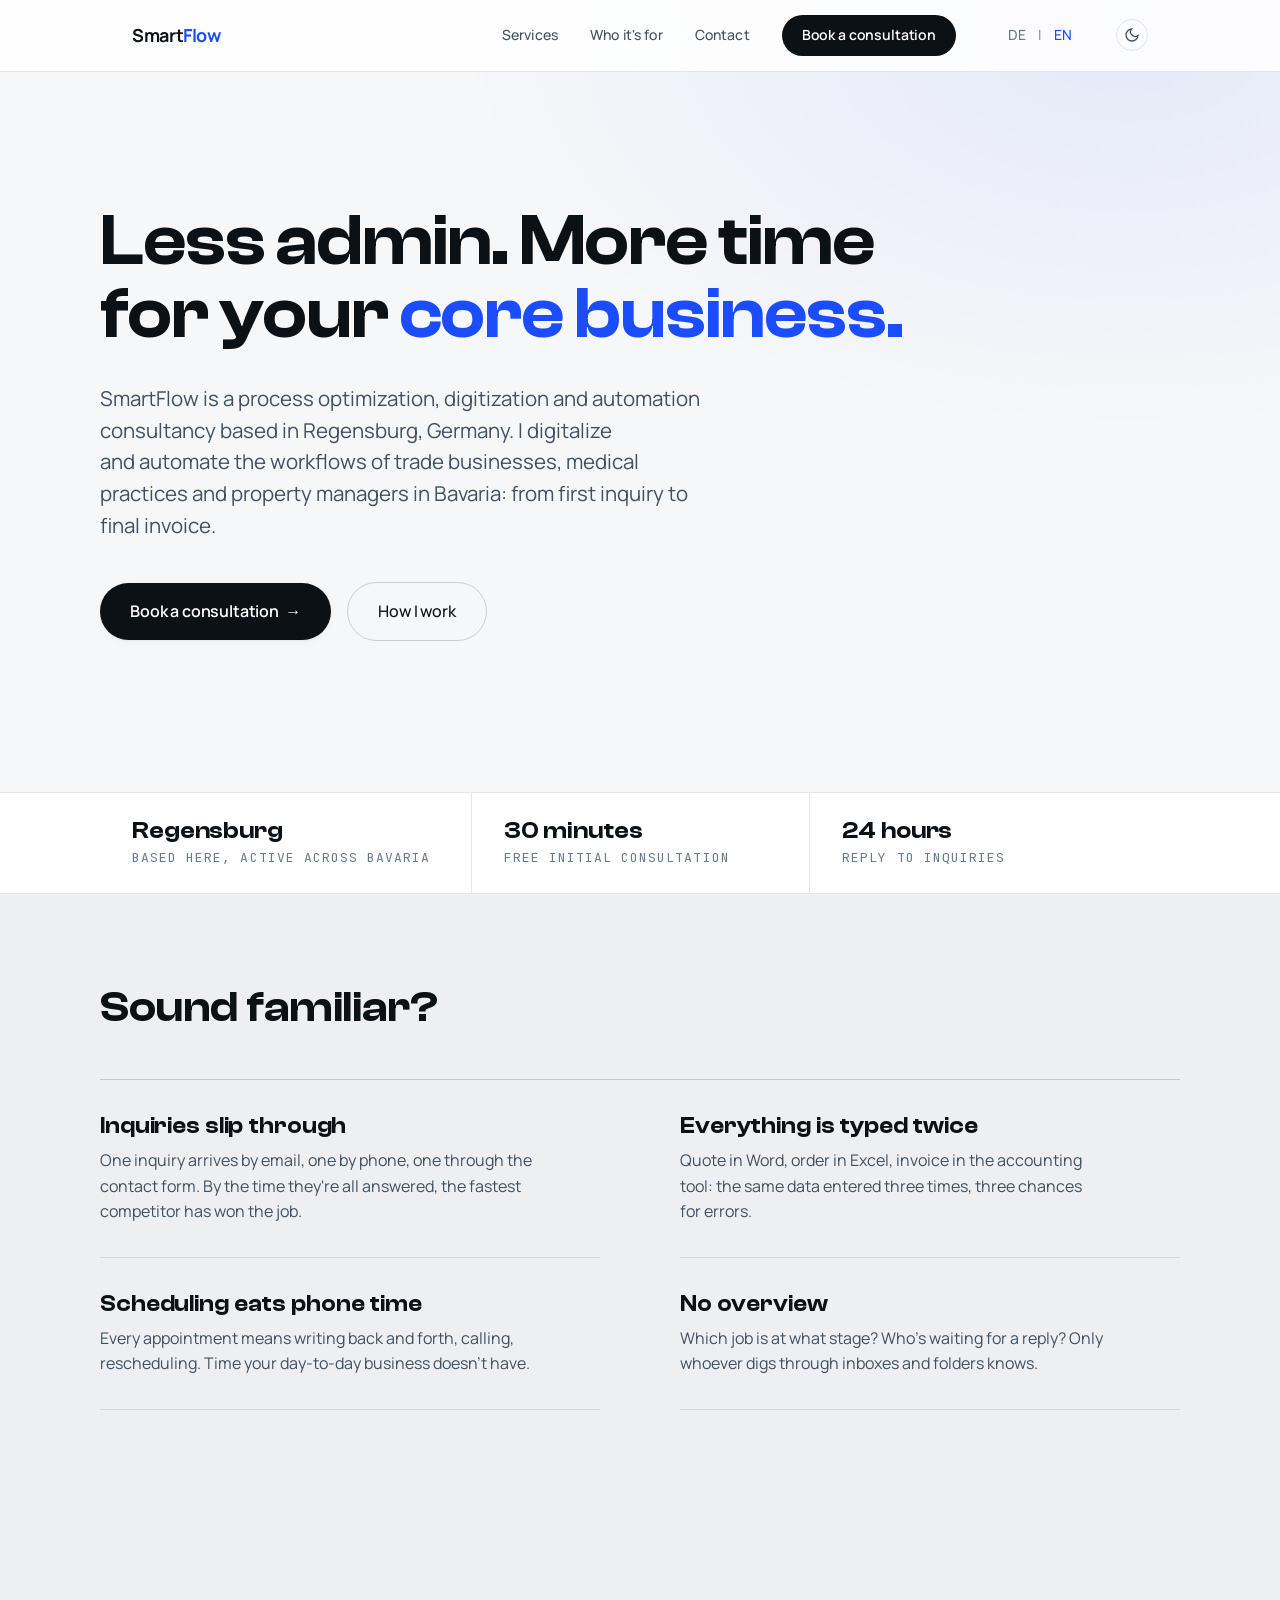
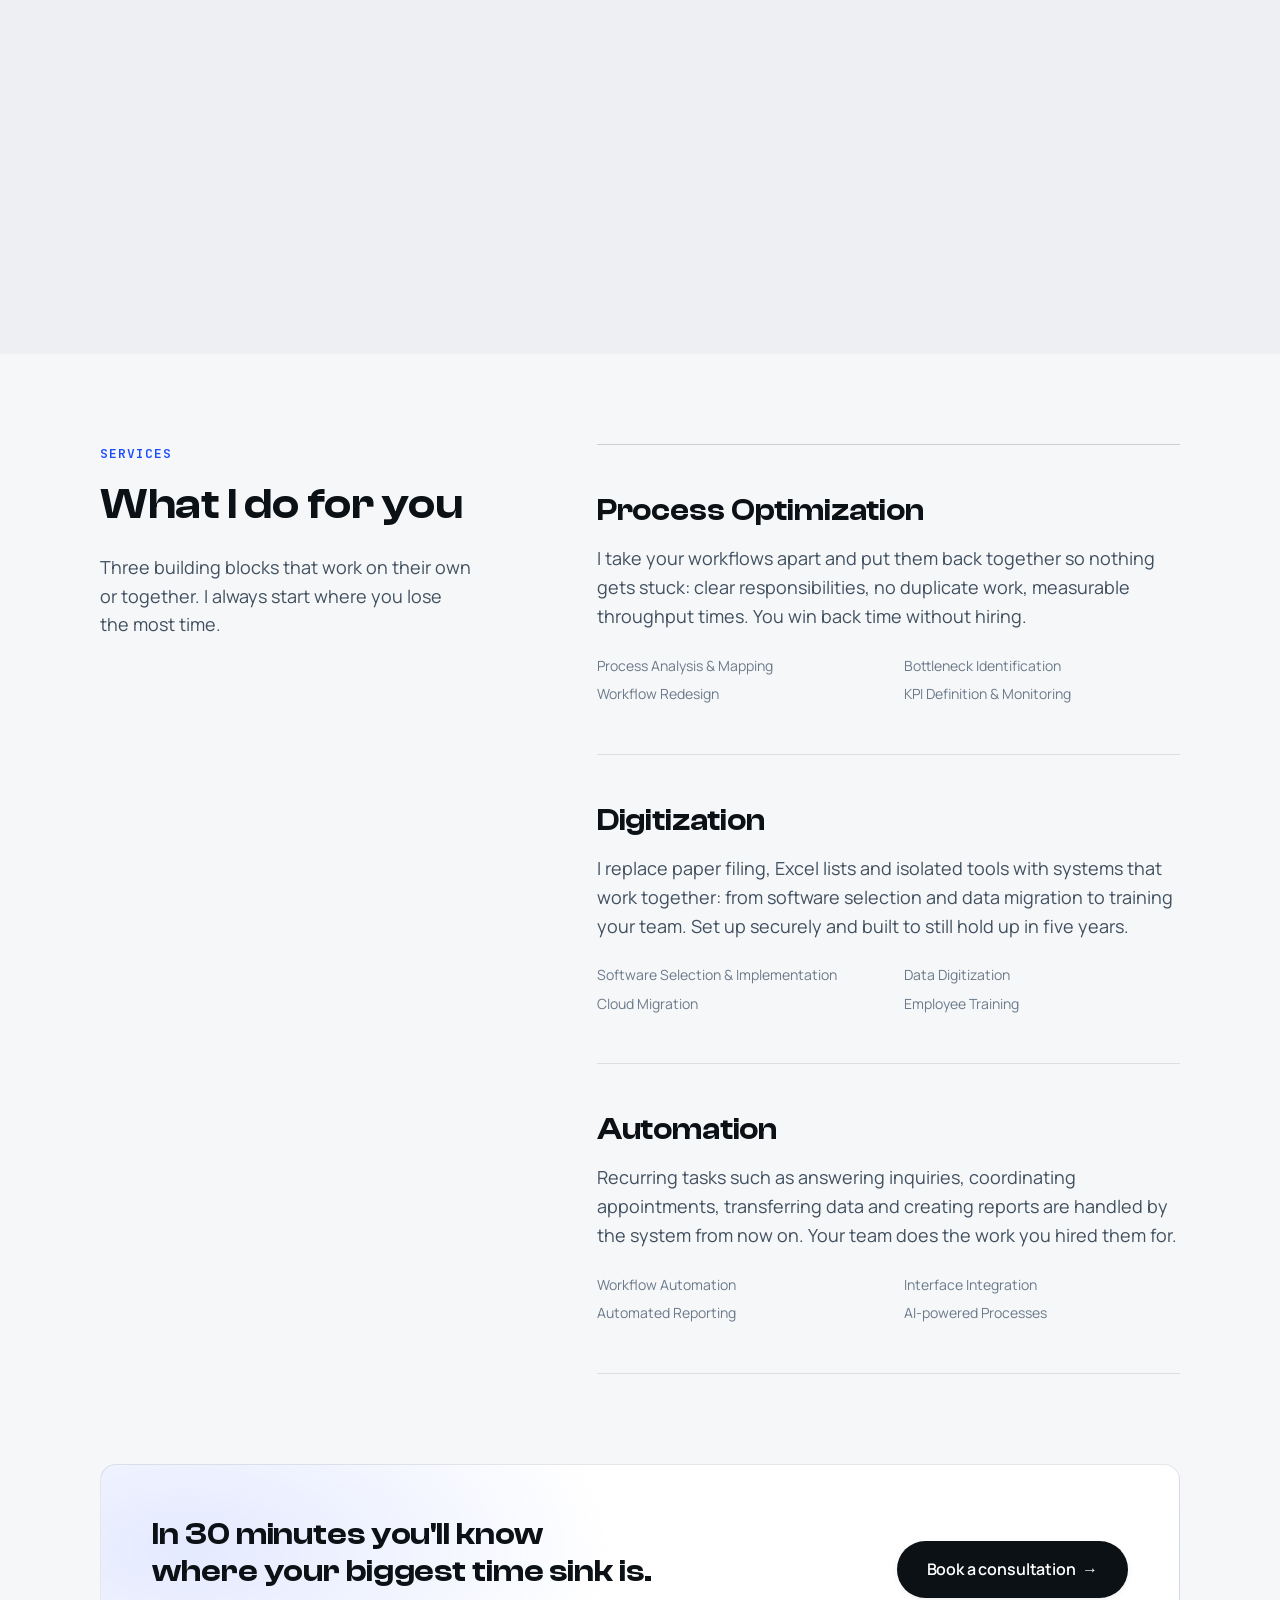
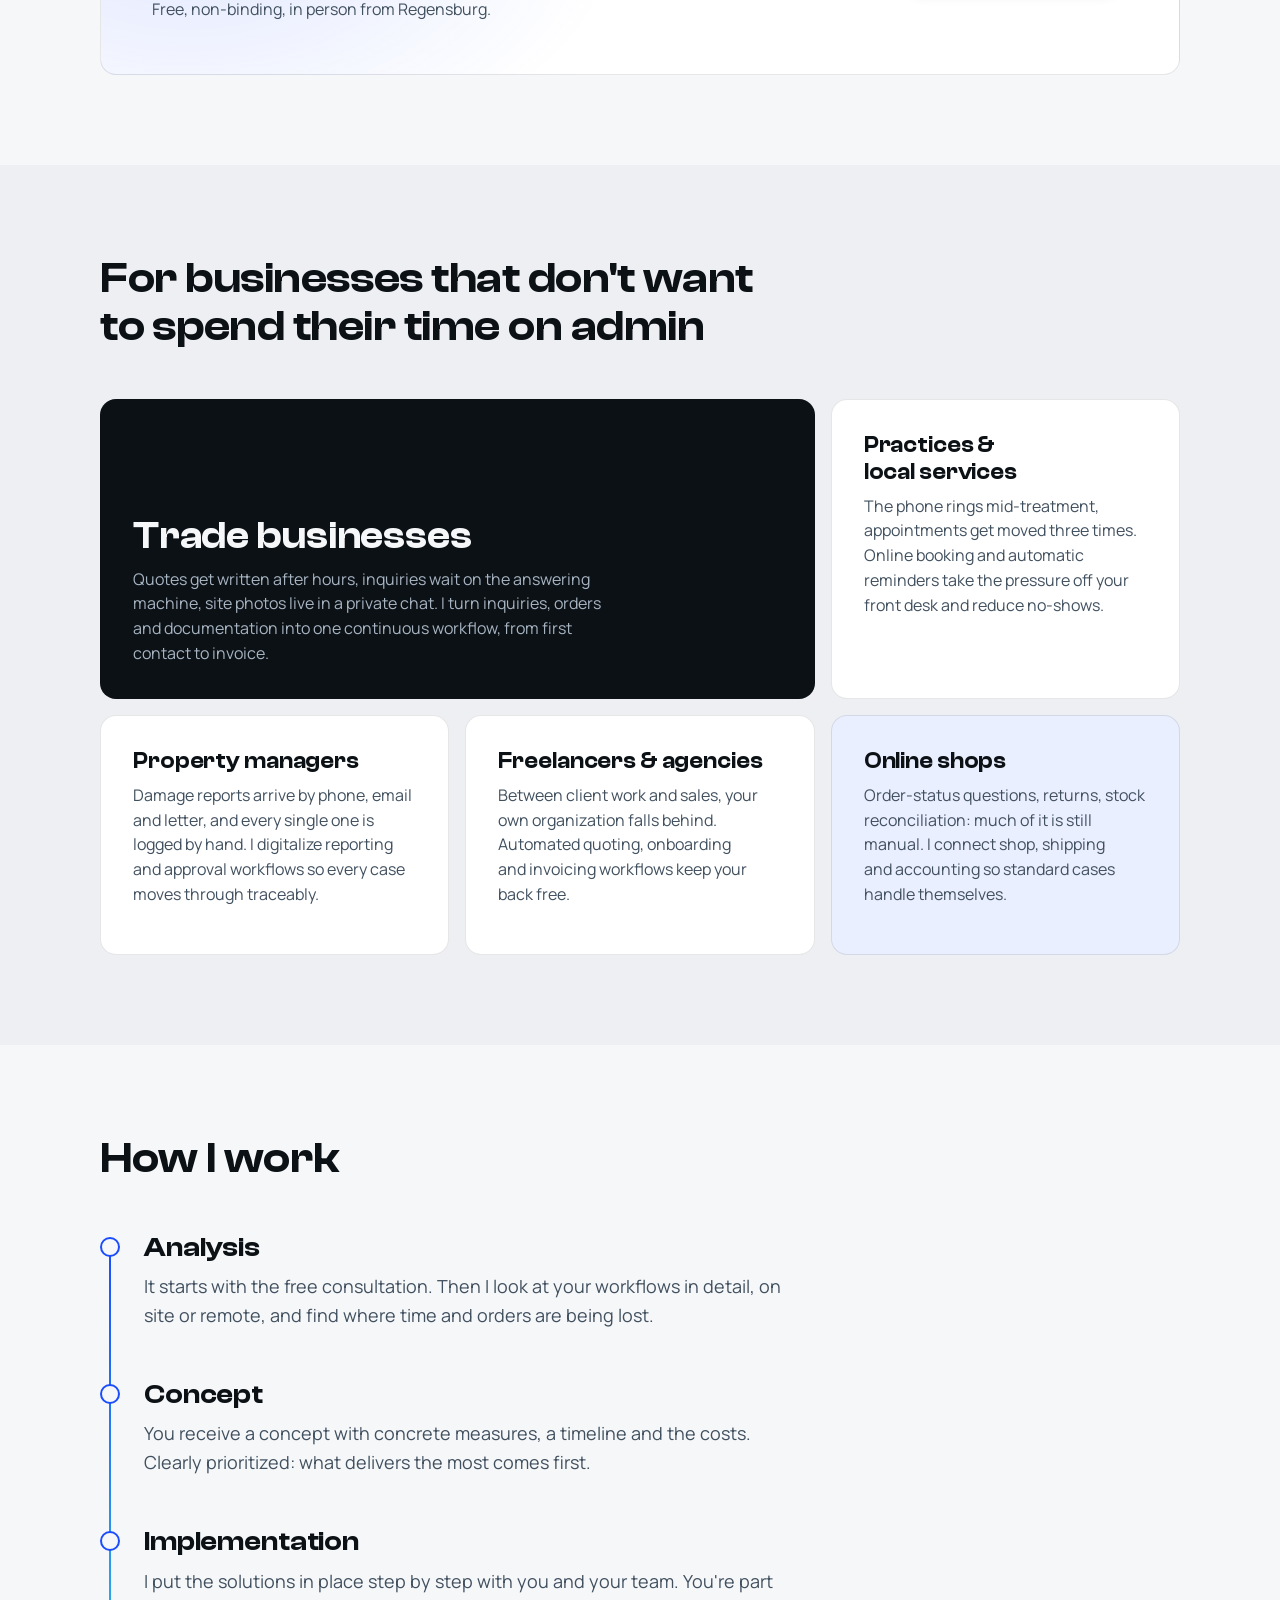
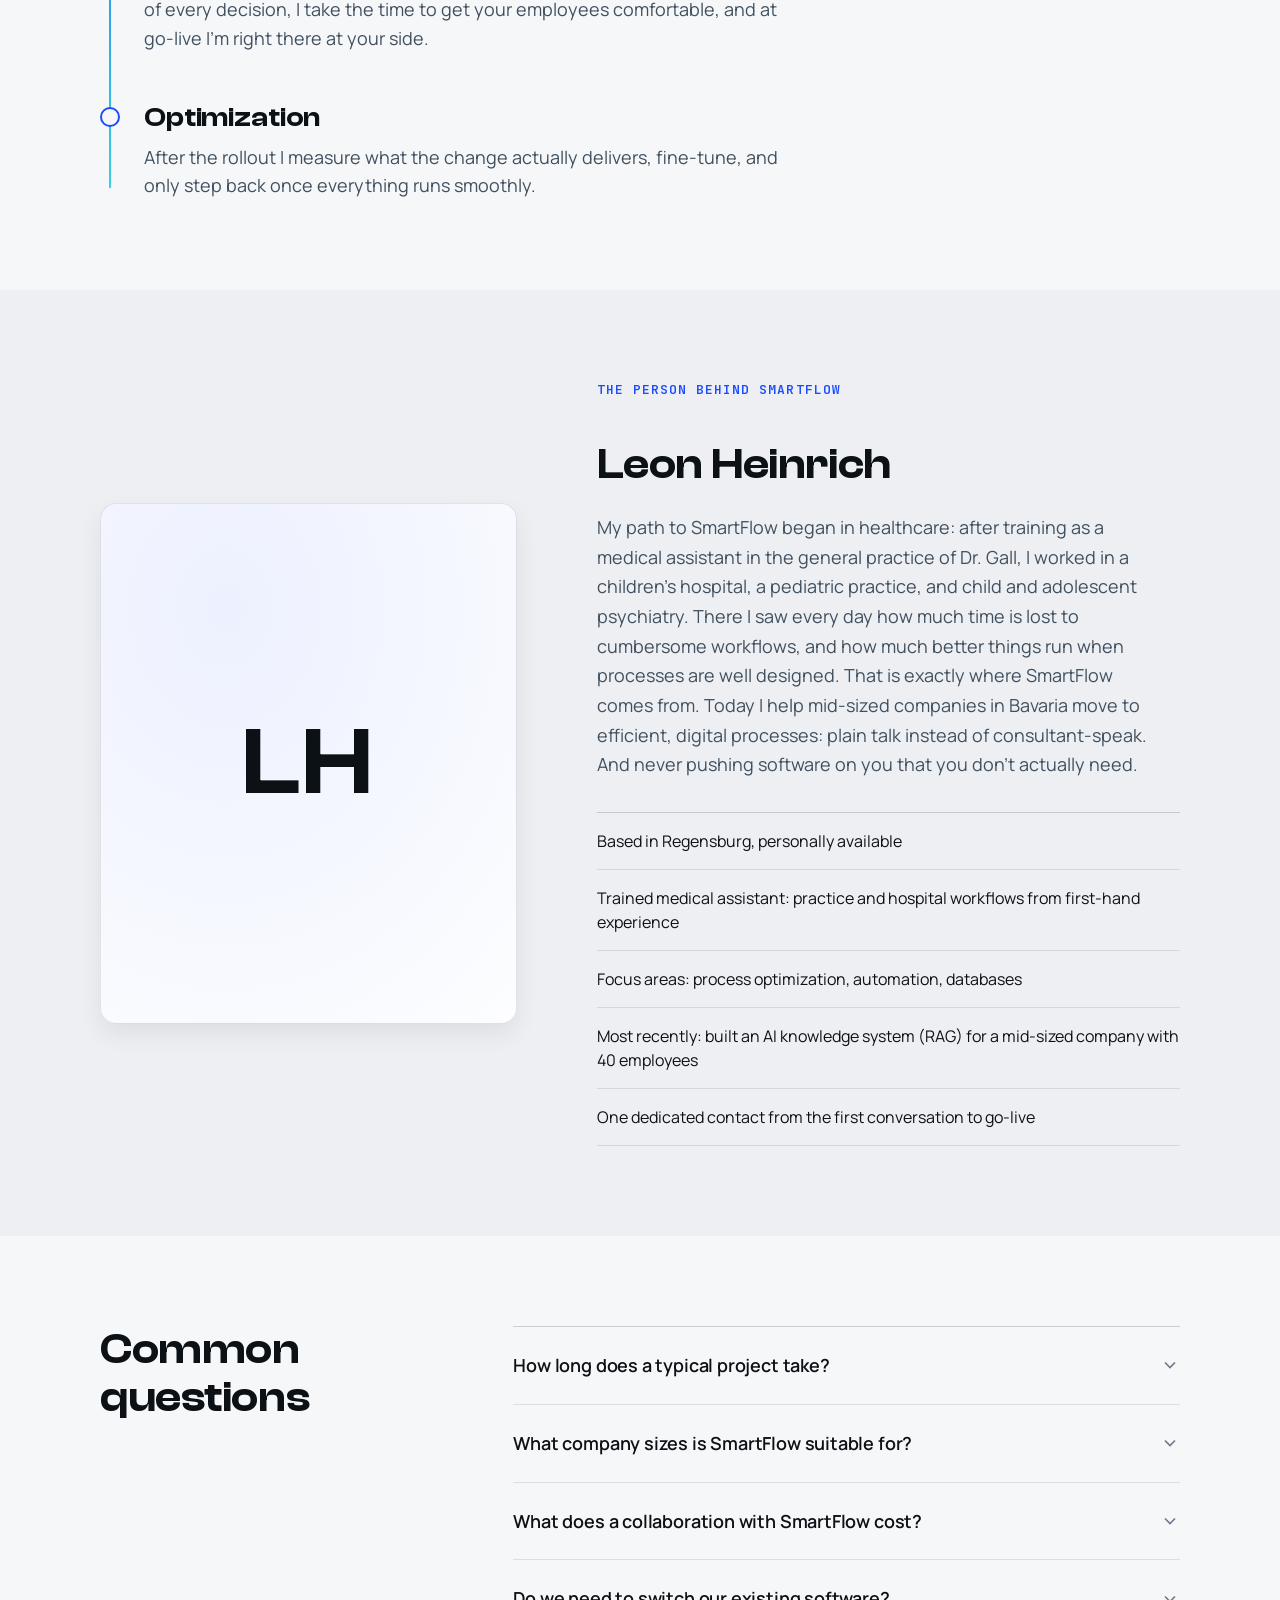
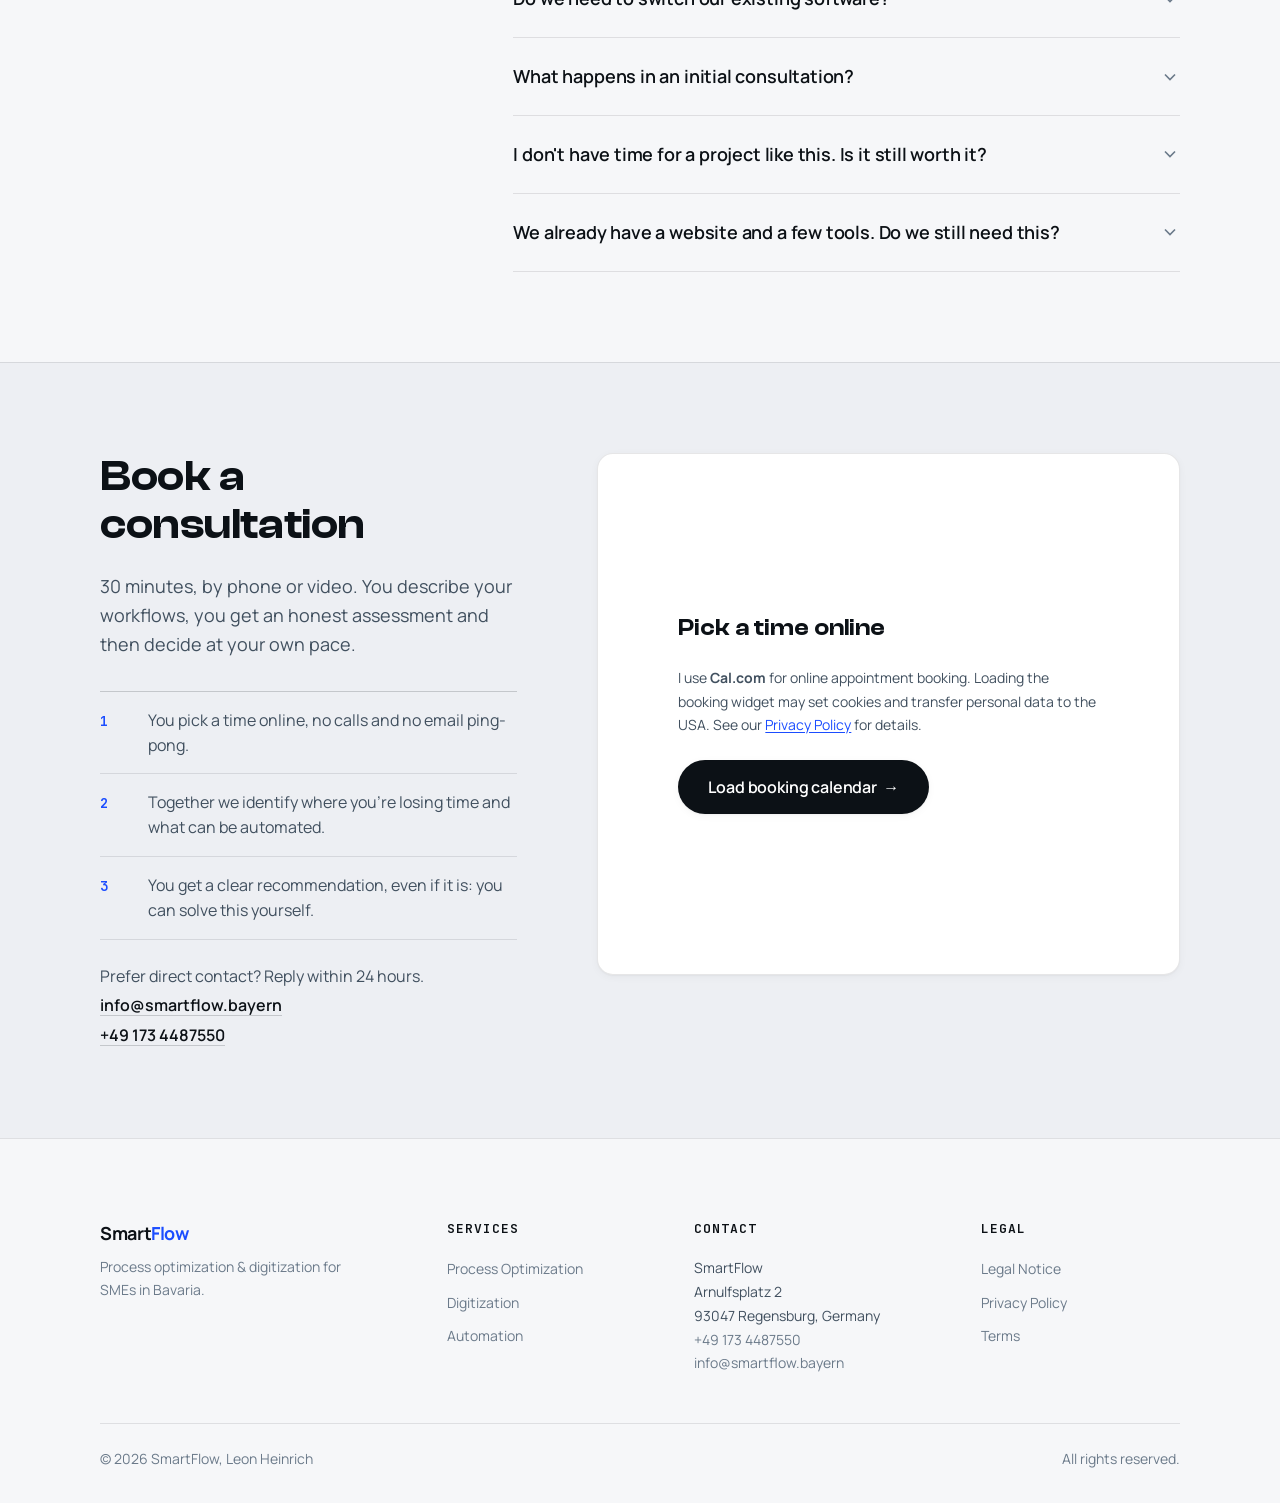
==== commit 730a4734: "Merge origin/main (GEO-On-Page-Fixes) in das Taste-Redesign Die GEO-Inhalte aus PR #2 sind in die ne" ====
--- a/en/index.html
+++ b/en/index.html
@@ -43,60 +43,95 @@
   <!-- Stylesheet -->
   <link rel="stylesheet" href="../css/styles.min.css" />
 
-  <!-- Structured Data: LocalBusiness -->
+  <!-- Structured Data: LocalBusiness, Person, WebSite, WebPage -->
   <script type="application/ld+json">
   {
     "@context": "https://schema.org",
-    "@type": "LocalBusiness",
-    "@id": "https://smartflow.bayern/#organization",
-    "name": "SmartFlow",
-    "alternateName": "SmartFlow Process Consulting",
-    "founder": {
-      "@type": "Person",
-      "name": "Leon Heinrich",
-      "jobTitle": "Founder"
-    },
-    "address": {
-      "@type": "PostalAddress",
-      "streetAddress": "Arnulfsplatz 2",
-      "postalCode": "93047",
-      "addressLocality": "Regensburg",
-      "addressRegion": "BY",
-      "addressCountry": "DE"
-    },
-    "geo": {
-      "@type": "GeoCoordinates",
-      "latitude": 49.0169,
-      "longitude": 12.0952
-    },
-    "email": "info@smartflow.bayern",
-    "telephone": "+49 173 4487550",
-    "url": "https://smartflow.bayern/",
-    "image": "https://smartflow.bayern/assets/og-image.jpg",
-    "logo": "https://smartflow.bayern/favicon.svg",
-    "priceRange": "€€",
-    "description": "Process optimization, digitization, and automation for SMEs in Regensburg and Bavaria.",
-    "areaServed": [
-      { "@type": "City", "name": "Regensburg" },
-      { "@type": "City", "name": "Landshut" },
-      { "@type": "City", "name": "Straubing" },
-      { "@type": "City", "name": "Passau" },
-      { "@type": "State", "name": "Bayern" }
-    ],
-    "knowsAbout": [
-      "Process Optimization",
-      "Digitization",
-      "Workflow Automation",
-      "AI Integration for SMEs",
-      "Cloud Migration",
-      "Software Selection"
-    ],
-    "openingHoursSpecification": {
-      "@type": "OpeningHoursSpecification",
-      "dayOfWeek": ["Monday", "Tuesday", "Wednesday", "Thursday", "Friday"],
-      "opens": "09:00",
-      "closes": "18:00"
-    }
+    "@graph": [
+      {
+        "@type": ["LocalBusiness", "ProfessionalService"],
+        "@id": "https://smartflow.bayern/#organization",
+        "name": "SmartFlow",
+        "alternateName": "SmartFlow Regensburg",
+        "founder": { "@id": "https://smartflow.bayern/#leon-heinrich" },
+        "address": {
+          "@type": "PostalAddress",
+          "streetAddress": "Arnulfsplatz 2",
+          "postalCode": "93047",
+          "addressLocality": "Regensburg",
+          "addressRegion": "BY",
+          "addressCountry": "DE"
+        },
+        "geo": {
+          "@type": "GeoCoordinates",
+          "latitude": 49.0169,
+          "longitude": 12.0952
+        },
+        "email": "info@smartflow.bayern",
+        "telephone": "+49 173 4487550",
+        "url": "https://smartflow.bayern/",
+        "image": "https://smartflow.bayern/assets/og-image.jpg",
+        "logo": "https://smartflow.bayern/assets/logo.png",
+        "priceRange": "€€",
+        "description": "Process optimization, digitization, and automation for SMEs in Regensburg and Bavaria.",
+        "areaServed": [
+          { "@type": "City", "name": "Regensburg" },
+          { "@type": "City", "name": "Landshut" },
+          { "@type": "City", "name": "Straubing" },
+          { "@type": "City", "name": "Passau" },
+          { "@type": "State", "name": "Bavaria" }
+        ],
+        "knowsAbout": [
+          "Process Optimization",
+          "Digitization",
+          "Workflow Automation",
+          "AI Integration for SMEs",
+          "Cloud Migration",
+          "Software Selection"
+        ],
+        "openingHoursSpecification": {
+          "@type": "OpeningHoursSpecification",
+          "dayOfWeek": ["Monday", "Tuesday", "Wednesday", "Thursday", "Friday"],
+          "opens": "09:00",
+          "closes": "18:00"
+        }
+      },
+      {
+        "@type": "Person",
+        "@id": "https://smartflow.bayern/#leon-heinrich",
+        "name": "Leon Heinrich",
+        "jobTitle": "Owner",
+        "worksFor": { "@id": "https://smartflow.bayern/#organization" },
+        "description": "Trained medical assistant with roles in a general practice, a children's hospital, a pediatric practice, and child and adolescent psychiatry. Today he optimizes, digitizes and automates the processes of SMEs in Bavaria as the owner of SmartFlow.",
+        "knowsAbout": [
+          "Process Optimization",
+          "Workflow Automation",
+          "Databases",
+          "AI Integration for SMEs"
+        ]
+      },
+      {
+        "@type": "WebSite",
+        "@id": "https://smartflow.bayern/#website",
+        "url": "https://smartflow.bayern/",
+        "name": "SmartFlow",
+        "publisher": { "@id": "https://smartflow.bayern/#organization" },
+        "inLanguage": ["de", "en"]
+      },
+      {
+        "@type": "WebPage",
+        "@id": "https://smartflow.bayern/en/#webpage",
+        "url": "https://smartflow.bayern/en/",
+        "name": "SmartFlow Regensburg | Process Optimization & Digitization",
+        "isPartOf": { "@id": "https://smartflow.bayern/#website" },
+        "about": { "@id": "https://smartflow.bayern/#organization" },
+        "inLanguage": "en",
+        "speakable": {
+          "@type": "SpeakableSpecification",
+          "cssSelector": [".hero-subtitle", ".about-text"]
+        }
+      }
+    ]
   }
   </script>
 
@@ -112,7 +147,7 @@
         "name": "Process Optimization",
         "provider": { "@id": "https://smartflow.bayern/#organization" },
         "areaServed": { "@type": "State", "name": "Bavaria" },
-        "description": "We take your workflows apart and put them back together so nothing gets stuck: clear responsibilities, no duplicate work, measurable throughput times. You win back time without hiring.",
+        "description": "I take your workflows apart and put them back together so nothing gets stuck: clear responsibilities, no duplicate work, measurable throughput times. You win back time without hiring.",
         "offers": {
           "@type": "Offer",
           "price": "0",
@@ -127,7 +162,7 @@
         "name": "Digitization",
         "provider": { "@id": "https://smartflow.bayern/#organization" },
         "areaServed": { "@type": "State", "name": "Bavaria" },
-        "description": "We replace paper filing, Excel lists and isolated tools with systems that work together: from software selection and data migration to training your team. Set up securely and built to still hold up in five years.",
+        "description": "I replace paper filing, Excel lists and isolated tools with systems that work together: from software selection and data migration to training your team. Set up securely and built to still hold up in five years.",
         "offers": {
           "@type": "Offer",
           "price": "0",
@@ -173,7 +208,7 @@
         "name": "What company sizes is SmartFlow suitable for?",
         "acceptedAnswer": {
           "@type": "Answer",
-          "text": "We specialize in exactly these small and mid-sized businesses, from a tradesperson with 3 employees to an established regional company. Our solutions are tailored precisely to this size and stay affordable."
+          "text": "I specialize in exactly these small and mid-sized businesses, from a tradesperson with 3 employees to an established regional company. My solutions are tailored precisely to this size and stay affordable."
         }
       },
       {
@@ -181,7 +216,7 @@
         "name": "What does a collaboration with SmartFlow cost?",
         "acceptedAnswer": {
           "@type": "Answer",
-          "text": "The initial consultation is free and non-binding. In 30 minutes, we can estimate the effort involved and the realistic ROI you can expect."
+          "text": "The initial consultation is free and non-binding. What a collaboration costs afterwards depends on the scope: how many processes are involved, whether existing software is connected or new software introduced, and how much training your team needs. After the analysis you receive a fixed-price quote, so you know what to expect before implementation starts. Smaller automations are accordingly less expensive than full digitization projects."
         }
       },
       {
@@ -189,7 +224,7 @@
         "name": "Do we need to switch our existing software?",
         "acceptedAnswer": {
           "@type": "Answer",
-          "text": "Not necessarily. We first analyze whether your existing tools can be used more effectively. Often, better configuration or integrations can achieve major improvements without introducing entirely new software."
+          "text": "Not necessarily. I first analyze whether your existing tools can be used more effectively. Often, better configuration or integrations can achieve major improvements without introducing entirely new software."
         }
       },
       {
@@ -205,7 +240,7 @@
         "name": "I don't have time for a project like this. Is it still worth it?",
         "acceptedAnswer": {
           "@type": "Answer",
-          "text": "Especially then. We plan the rollout so your day-to-day business keeps running: we handle preparation and implementation, you make the decisions. Your time investment is predictable and manageable, and the time sinks slowing you down today are gone afterwards."
+          "text": "Especially then. I plan the rollout so your day-to-day business keeps running: I handle preparation and implementation, you make the decisions. Your time investment is predictable and manageable, and the time sinks slowing you down today are gone afterwards."
         }
       },
       {
@@ -213,7 +248,7 @@
         "name": "We already have a website and a few tools. Do we still need this?",
         "acceptedAnswer": {
           "@type": "Answer",
-          "text": "A website and individual tools are the start. What matters is whether they work together: if website inquiries are copied into Excel by hand or appointments are still arranged over the phone, you're giving away most of the benefit. Those connections are exactly what we build."
+          "text": "A website and individual tools are the start. What matters is whether they work together: if website inquiries are copied into Excel by hand or appointments are still arranged over the phone, you're giving away most of the benefit. Those connections are exactly what I build."
         }
       }
     ]
@@ -282,12 +317,14 @@
             Less admin. More time for your <span class="accent">core business.</span>
           </h1>
           <p class="hero-subtitle">
-            We digitalize and automate the workflows of trade businesses, medical
-            practices and property managers in Bavaria: from first inquiry to final invoice.
+            SmartFlow is a process optimization, digitization and automation consultancy
+            based in Regensburg, Germany. I digitalize and automate the workflows of trade
+            businesses, medical practices and property managers in Bavaria: from first
+            inquiry to final invoice.
           </p>
           <div class="hero-actions">
             <a href="#contact" class="btn-cta">Book a consultation <span class="btn-arrow" aria-hidden="true">&rarr;</span></a>
-            <a href="#process" class="btn-secondary">How we work</a>
+            <a href="#process" class="btn-secondary">How I work</a>
           </div>
         </div>
       </div>
@@ -367,16 +404,16 @@
     <section class="services-section" id="services">
       <div class="services-layout">
         <div class="services-rail fade-in">
-          <p class="section-label">What we offer</p>
-          <h2 class="section-title">Our core services</h2>
-          <p class="services-intro">Three building blocks that work on their own or together. We always start where you lose the most time.</p>
+          <p class="section-label">Services</p>
+          <h2 class="section-title">What I do for you</h2>
+          <p class="services-intro">Three building blocks that work on their own or together. I always start where you lose the most time.</p>
         </div>
 
         <div class="services-list stagger">
           <article class="service fade-in">
             <h3 class="service-title">Process Optimization</h3>
             <p class="service-description">
-              We take your workflows apart and put them back together so nothing gets stuck: clear responsibilities, no duplicate work, measurable throughput times. You win back time without hiring.
+              I take your workflows apart and put them back together so nothing gets stuck: clear responsibilities, no duplicate work, measurable throughput times. You win back time without hiring.
             </p>
             <ul class="service-scope" role="list" aria-label="Scope">
               <li>Process Analysis &amp; Mapping</li>
@@ -389,7 +426,7 @@
           <article class="service fade-in">
             <h3 class="service-title">Digitization</h3>
             <p class="service-description">
-              We replace paper filing, Excel lists and isolated tools with systems that work together: from software selection and data migration to training your team. Set up securely and built to still hold up in five years.
+              I replace paper filing, Excel lists and isolated tools with systems that work together: from software selection and data migration to training your team. Set up securely and built to still hold up in five years.
             </p>
             <ul class="service-scope" role="list" aria-label="Scope">
               <li>Software Selection &amp; Implementation</li>
@@ -436,7 +473,7 @@
         <div class="bento stagger">
           <div class="bento-cell bento-anchor fade-in">
             <h3 class="bento-title">Trade businesses</h3>
-            <p class="bento-text">Quotes get written after hours, inquiries wait on the answering machine, site photos live in a private chat. We turn inquiries, orders and documentation into one continuous workflow, from first contact to invoice.</p>
+            <p class="bento-text">Quotes get written after hours, inquiries wait on the answering machine, site photos live in a private chat. I turn inquiries, orders and documentation into one continuous workflow, from first contact to invoice.</p>
           </div>
           <div class="bento-cell fade-in">
             <h3 class="bento-title">Practices &amp; local services</h3>
@@ -444,7 +481,7 @@
           </div>
           <div class="bento-cell fade-in">
             <h3 class="bento-title">Property managers</h3>
-            <p class="bento-text">Damage reports arrive by phone, email and letter, and every single one is logged by hand. We digitalize reporting and approval workflows so every case moves through traceably.</p>
+            <p class="bento-text">Damage reports arrive by phone, email and letter, and every single one is logged by hand. I digitalize reporting and approval workflows so every case moves through traceably.</p>
           </div>
           <div class="bento-cell fade-in">
             <h3 class="bento-title">Freelancers &amp; agencies</h3>
@@ -452,7 +489,7 @@
           </div>
           <div class="bento-cell bento-tint fade-in">
             <h3 class="bento-title">Online shops</h3>
-            <p class="bento-text">Order-status questions, returns, stock reconciliation: much of it is still manual. We connect shop, shipping and accounting so standard cases handle themselves.</p>
+            <p class="bento-text">Order-status questions, returns, stock reconciliation: much of it is still manual. I connect shop, shipping and accounting so standard cases handle themselves.</p>
           </div>
         </div>
       </div>
@@ -463,13 +500,13 @@
          ================================================ -->
     <section class="process-section" id="process">
       <div class="container">
-        <h2 class="section-title fade-in">How we work</h2>
+        <h2 class="section-title fade-in">How I work</h2>
 
         <ol class="timeline" id="timeline">
           <li class="timeline-step fade-in">
             <span class="timeline-node" style="--i:0" aria-hidden="true"></span>
             <h3 class="timeline-title">Analysis</h3>
-            <p class="timeline-text">It starts with the free consultation. Then we look at your workflows in detail, on site or remote, and find where time and orders are being lost.</p>
+            <p class="timeline-text">It starts with the free consultation. Then I look at your workflows in detail, on site or remote, and find where time and orders are being lost.</p>
           </li>
           <li class="timeline-step fade-in">
             <span class="timeline-node" style="--i:1" aria-hidden="true"></span>
@@ -479,12 +516,12 @@
           <li class="timeline-step fade-in">
             <span class="timeline-node" style="--i:2" aria-hidden="true"></span>
             <h3 class="timeline-title">Implementation</h3>
-            <p class="timeline-text">We put the solutions in place step by step with you and your team. You're part of every decision, we take the time to get your employees comfortable, and at go-live we're right there at your side.</p>
+            <p class="timeline-text">I put the solutions in place step by step with you and your team. You're part of every decision, I take the time to get your employees comfortable, and at go-live I'm right there at your side.</p>
           </li>
           <li class="timeline-step fade-in">
             <span class="timeline-node" style="--i:3" aria-hidden="true"></span>
             <h3 class="timeline-title">Optimization</h3>
-            <p class="timeline-text">After the rollout we measure what the change actually delivers, fine-tune, and only step back once everything runs smoothly.</p>
+            <p class="timeline-text">After the rollout I measure what the change actually delivers, fine-tune, and only step back once everything runs smoothly.</p>
           </li>
         </ol>
       </div>
@@ -504,13 +541,21 @@
           <p class="section-label">The person behind SmartFlow</p>
           <h2 class="section-title">Leon Heinrich</h2>
           <p class="about-text">
-            <!-- TODO: replace with real bio. -->
-            I help businesses in Bavaria set up their admin so it runs on the side.
-            Plain talk instead of consultant-speak, and no software you don't need.
+            My path to SmartFlow began in healthcare: after training as a medical
+            assistant in the general practice of Dr. Gall, I worked in a children's
+            hospital, a pediatric practice, and child and adolescent psychiatry.
+            There I saw every day how much time is lost to cumbersome workflows,
+            and how much better things run when processes are well designed. That
+            is exactly where SmartFlow comes from. Today I help mid-sized companies
+            in Bavaria move to efficient, digital processes: plain talk instead of
+            consultant-speak. And never pushing software on you that you don't
+            actually need.
           </p>
           <ul class="about-credentials" role="list">
             <li>Based in Regensburg, personally available</li>
-            <li>Experience across property management, healthcare, and trades</li>
+            <li>Trained medical assistant: practice and hospital workflows from first-hand experience</li>
+            <li>Focus areas: process optimization, automation, databases</li>
+            <li>Most recently: built an AI knowledge system (RAG) for a mid-sized company with 40 employees</li>
             <li>One dedicated contact from the first conversation to go-live</li>
           </ul>
         </div>
@@ -541,7 +586,7 @@
               <svg class="faq-chevron" width="20" height="20" viewBox="0 0 24 24" fill="none" stroke="currentColor" stroke-width="2" aria-hidden="true"><path d="m6 9 6 6 6-6"/></svg>
             </summary>
             <div class="faq-answer">
-              <p>We specialize in exactly these small and mid-sized businesses, from a tradesperson with 3 employees to an established regional company. Our solutions are tailored precisely to this size and stay affordable.</p>
+              <p>I specialize in exactly these small and mid-sized businesses, from a tradesperson with 3 employees to an established regional company. My solutions are tailored precisely to this size and stay affordable.</p>
             </div>
           </details>
 
@@ -551,7 +596,7 @@
               <svg class="faq-chevron" width="20" height="20" viewBox="0 0 24 24" fill="none" stroke="currentColor" stroke-width="2" aria-hidden="true"><path d="m6 9 6 6 6-6"/></svg>
             </summary>
             <div class="faq-answer">
-              <p>The initial consultation is free and non-binding. In 30 minutes, we can estimate the effort involved and the realistic ROI you can expect.</p>
+              <p>The initial consultation is free and non-binding. What a collaboration costs afterwards depends on the scope: how many processes are involved, whether existing software is connected or new software introduced, and how much training your team needs. After the analysis you receive a fixed-price quote, so you know what to expect before implementation starts. Smaller automations are accordingly less expensive than full digitization projects.</p>
             </div>
           </details>
 
@@ -561,7 +606,7 @@
               <svg class="faq-chevron" width="20" height="20" viewBox="0 0 24 24" fill="none" stroke="currentColor" stroke-width="2" aria-hidden="true"><path d="m6 9 6 6 6-6"/></svg>
             </summary>
             <div class="faq-answer">
-              <p>Not necessarily. We first analyze whether your existing tools can be used more effectively. Often, better configuration or integrations can achieve major improvements without introducing entirely new software.</p>
+              <p>Not necessarily. I first analyze whether your existing tools can be used more effectively. Often, better configuration or integrations can achieve major improvements without introducing entirely new software.</p>
             </div>
           </details>
 
@@ -581,7 +626,7 @@
               <svg class="faq-chevron" width="20" height="20" viewBox="0 0 24 24" fill="none" stroke="currentColor" stroke-width="2" aria-hidden="true"><path d="m6 9 6 6 6-6"/></svg>
             </summary>
             <div class="faq-answer">
-              <p>Especially then. We plan the rollout so your day-to-day business keeps running: we handle preparation and implementation, you make the decisions. Your time investment is predictable and manageable, and the time sinks slowing you down today are gone afterwards.</p>
+              <p>Especially then. I plan the rollout so your day-to-day business keeps running: I handle preparation and implementation, you make the decisions. Your time investment is predictable and manageable, and the time sinks slowing you down today are gone afterwards.</p>
             </div>
           </details>
 
@@ -591,7 +636,7 @@
               <svg class="faq-chevron" width="20" height="20" viewBox="0 0 24 24" fill="none" stroke="currentColor" stroke-width="2" aria-hidden="true"><path d="m6 9 6 6 6-6"/></svg>
             </summary>
             <div class="faq-answer">
-              <p>A website and individual tools are the start. What matters is whether they work together: if website inquiries are copied into Excel by hand or appointments are still arranged over the phone, you're giving away most of the benefit. Those connections are exactly what we build.</p>
+              <p>A website and individual tools are the start. What matters is whether they work together: if website inquiries are copied into Excel by hand or appointments are still arranged over the phone, you're giving away most of the benefit. Those connections are exactly what I build.</p>
             </div>
           </details>
         </div>
@@ -629,7 +674,7 @@
             <div class="cal-placeholder-content">
               <h3 class="cal-placeholder-title">Pick a time online</h3>
               <p class="cal-placeholder-text">
-                We use <strong>Cal.com</strong> for online appointment booking. Loading the
+                I use <strong>Cal.com</strong> for online appointment booking. Loading the
                 booking widget may set cookies and transfer personal data to the USA. See our
                 <a href="privacy-policy.html">Privacy Policy</a> for details.
               </p>
